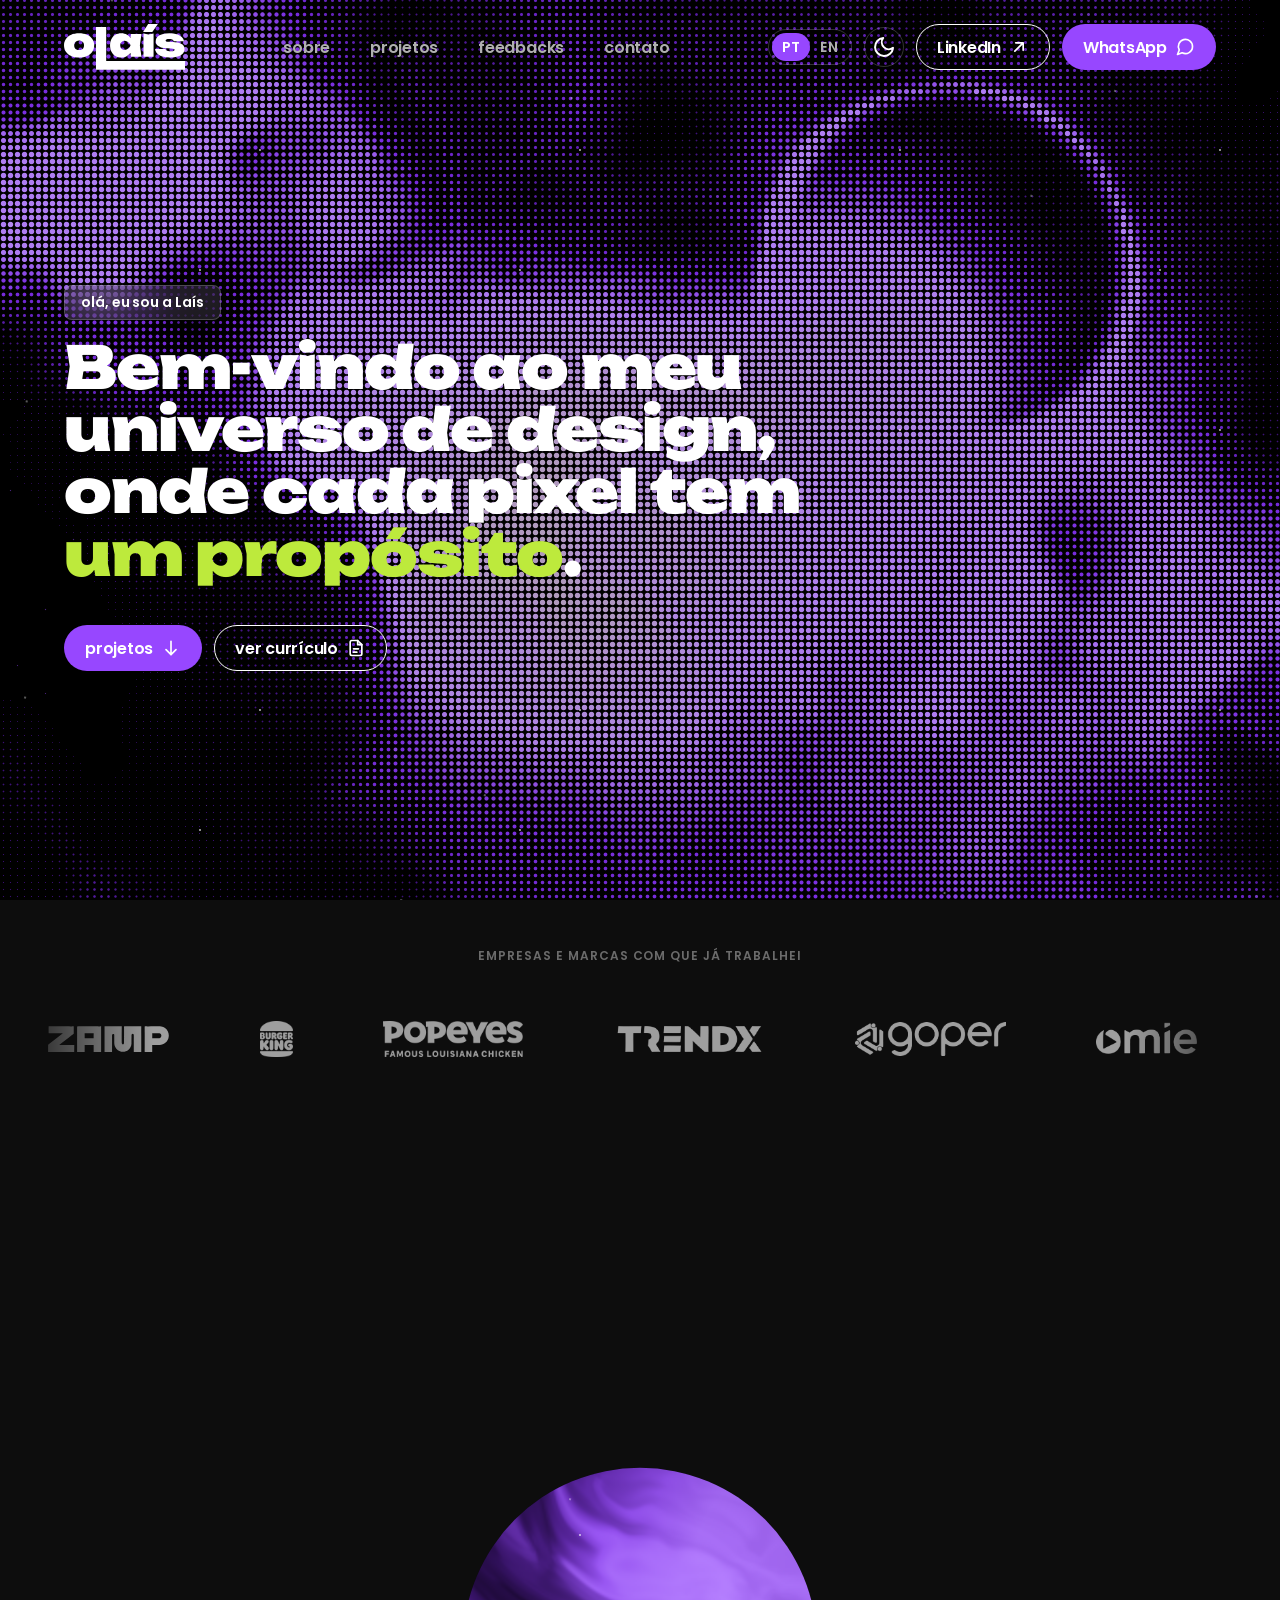
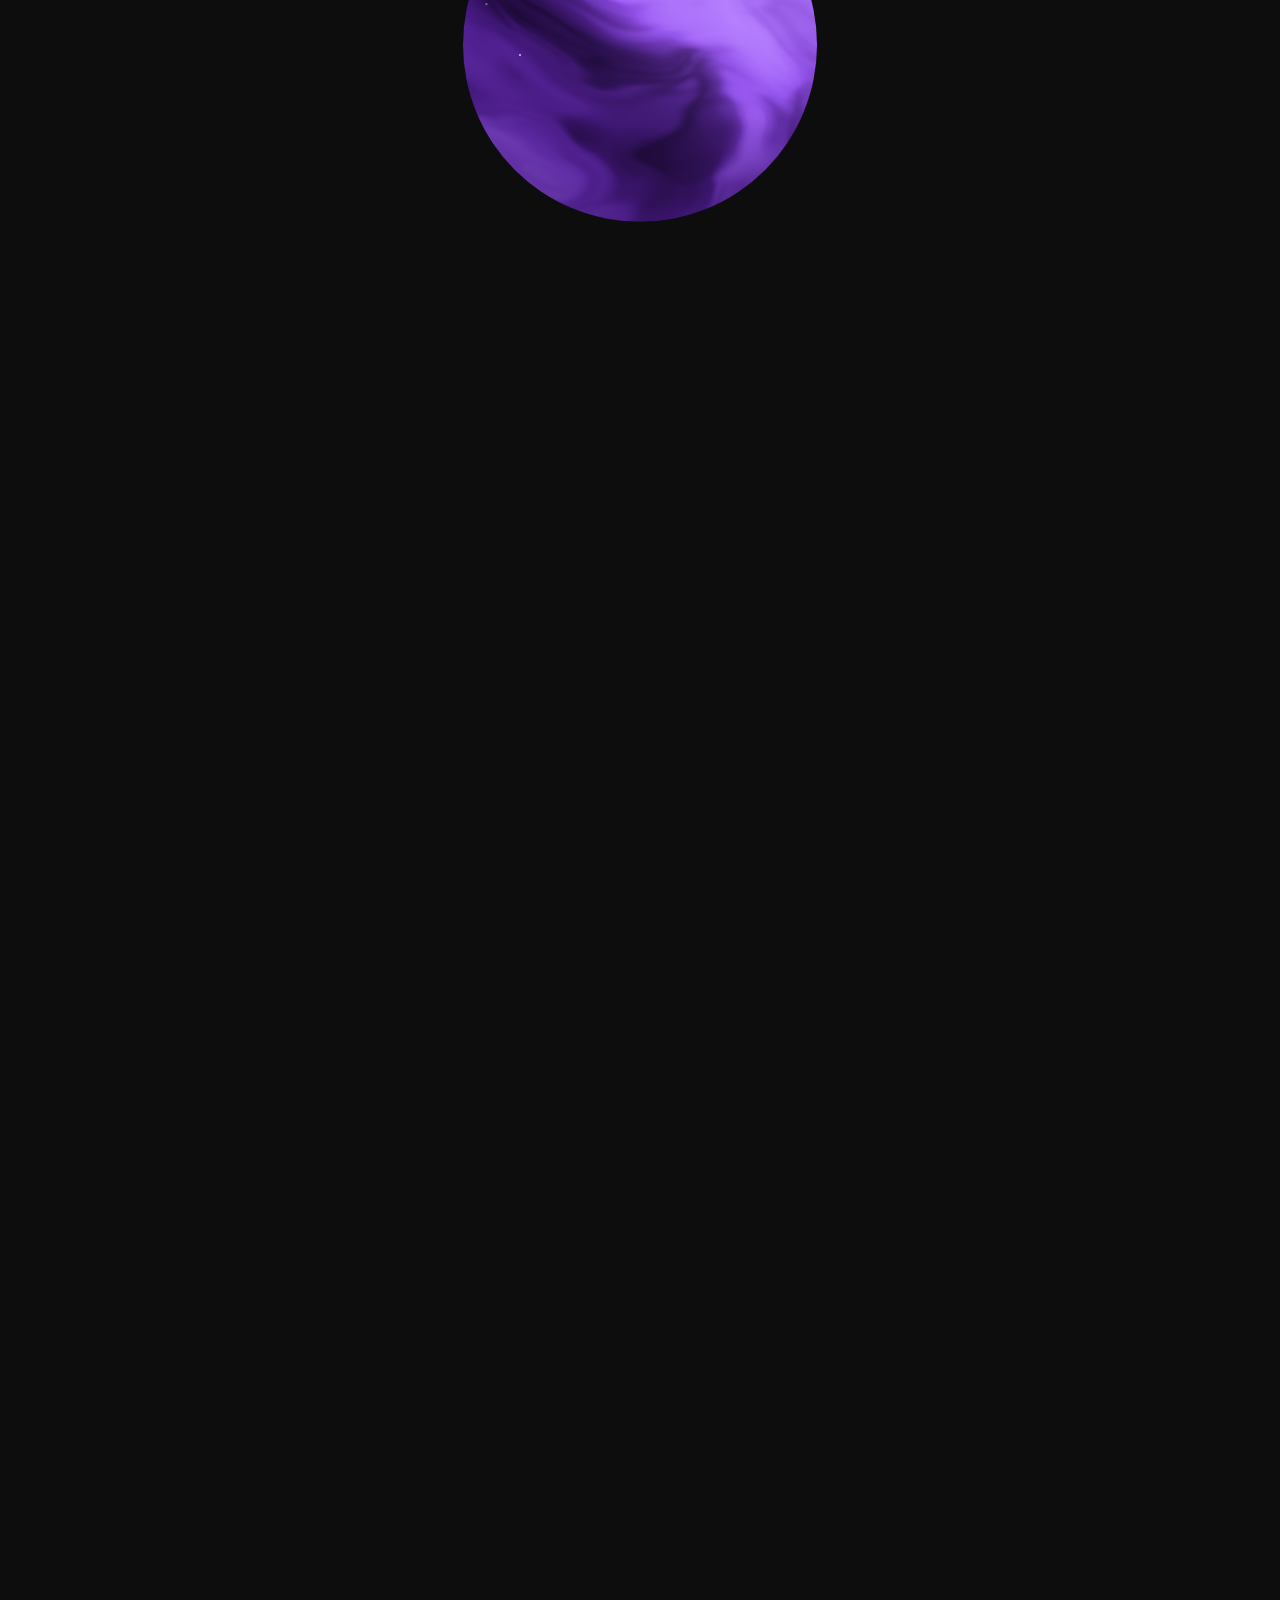
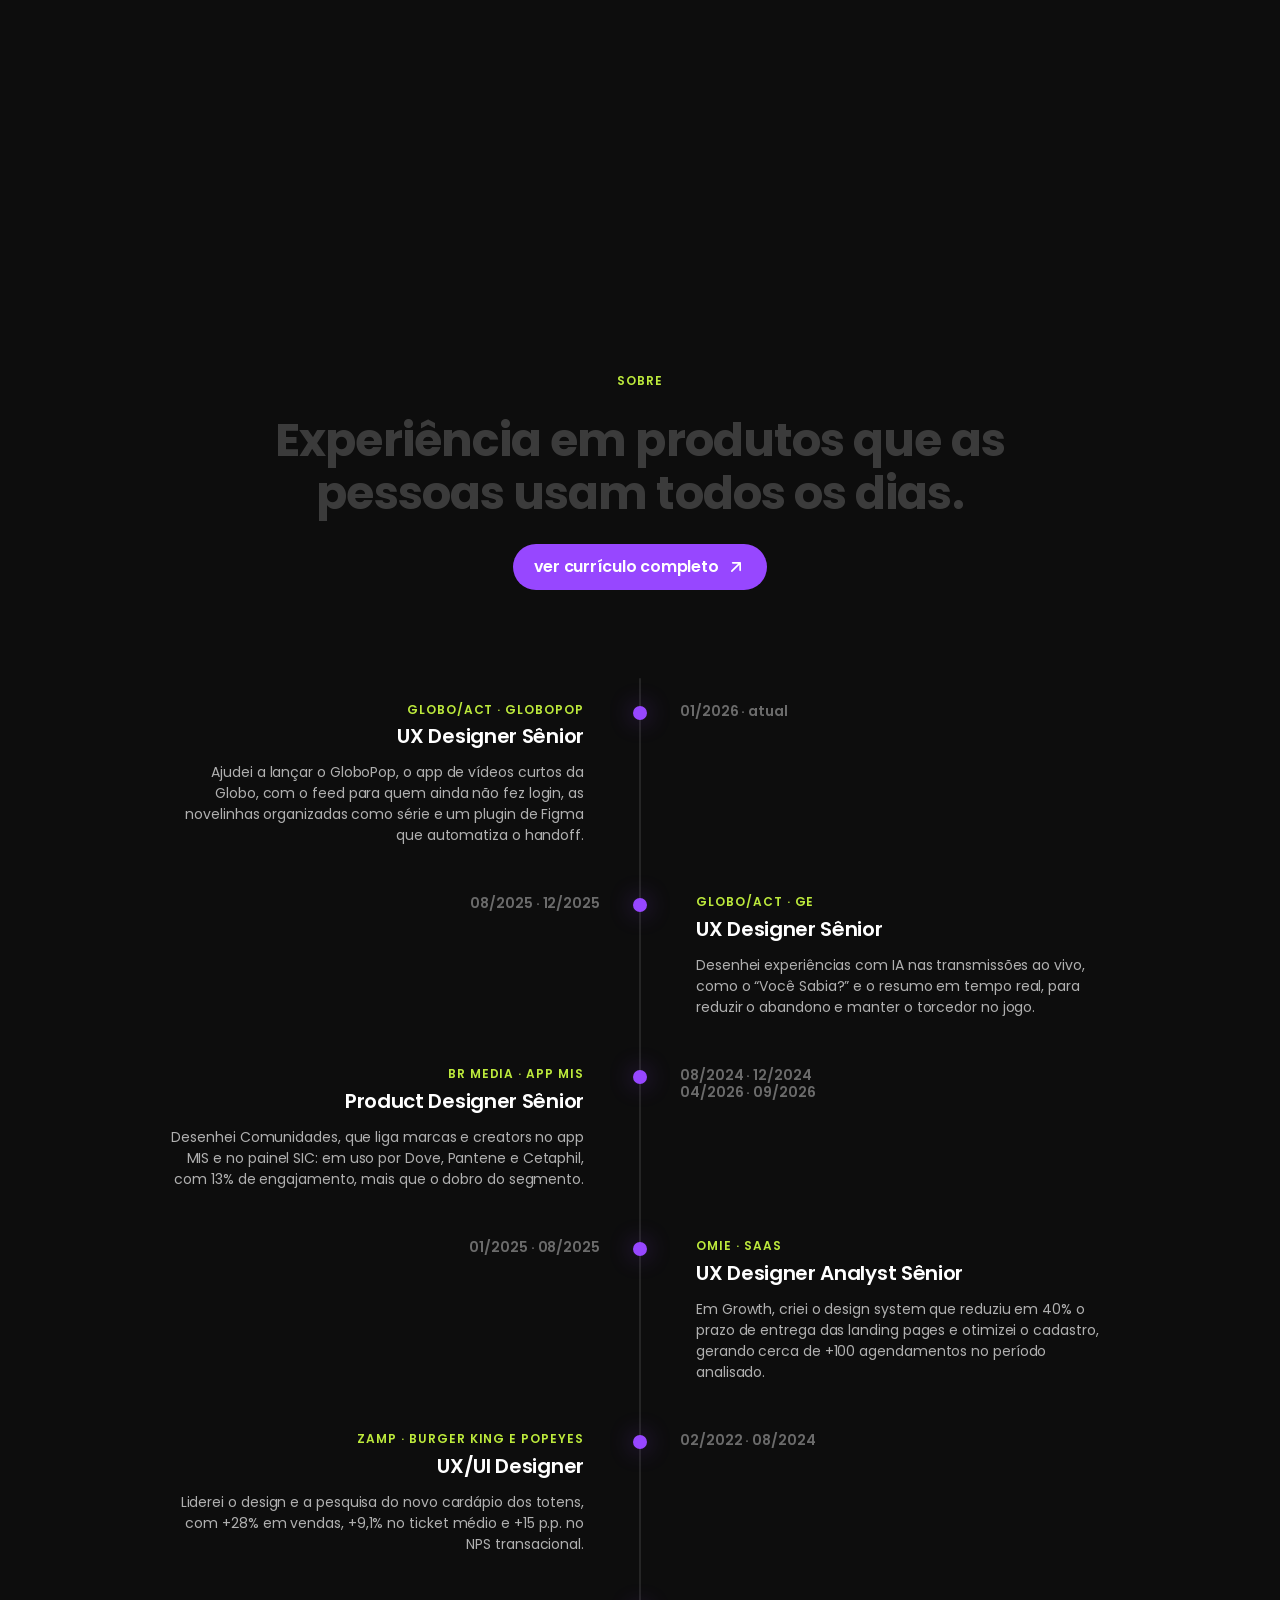
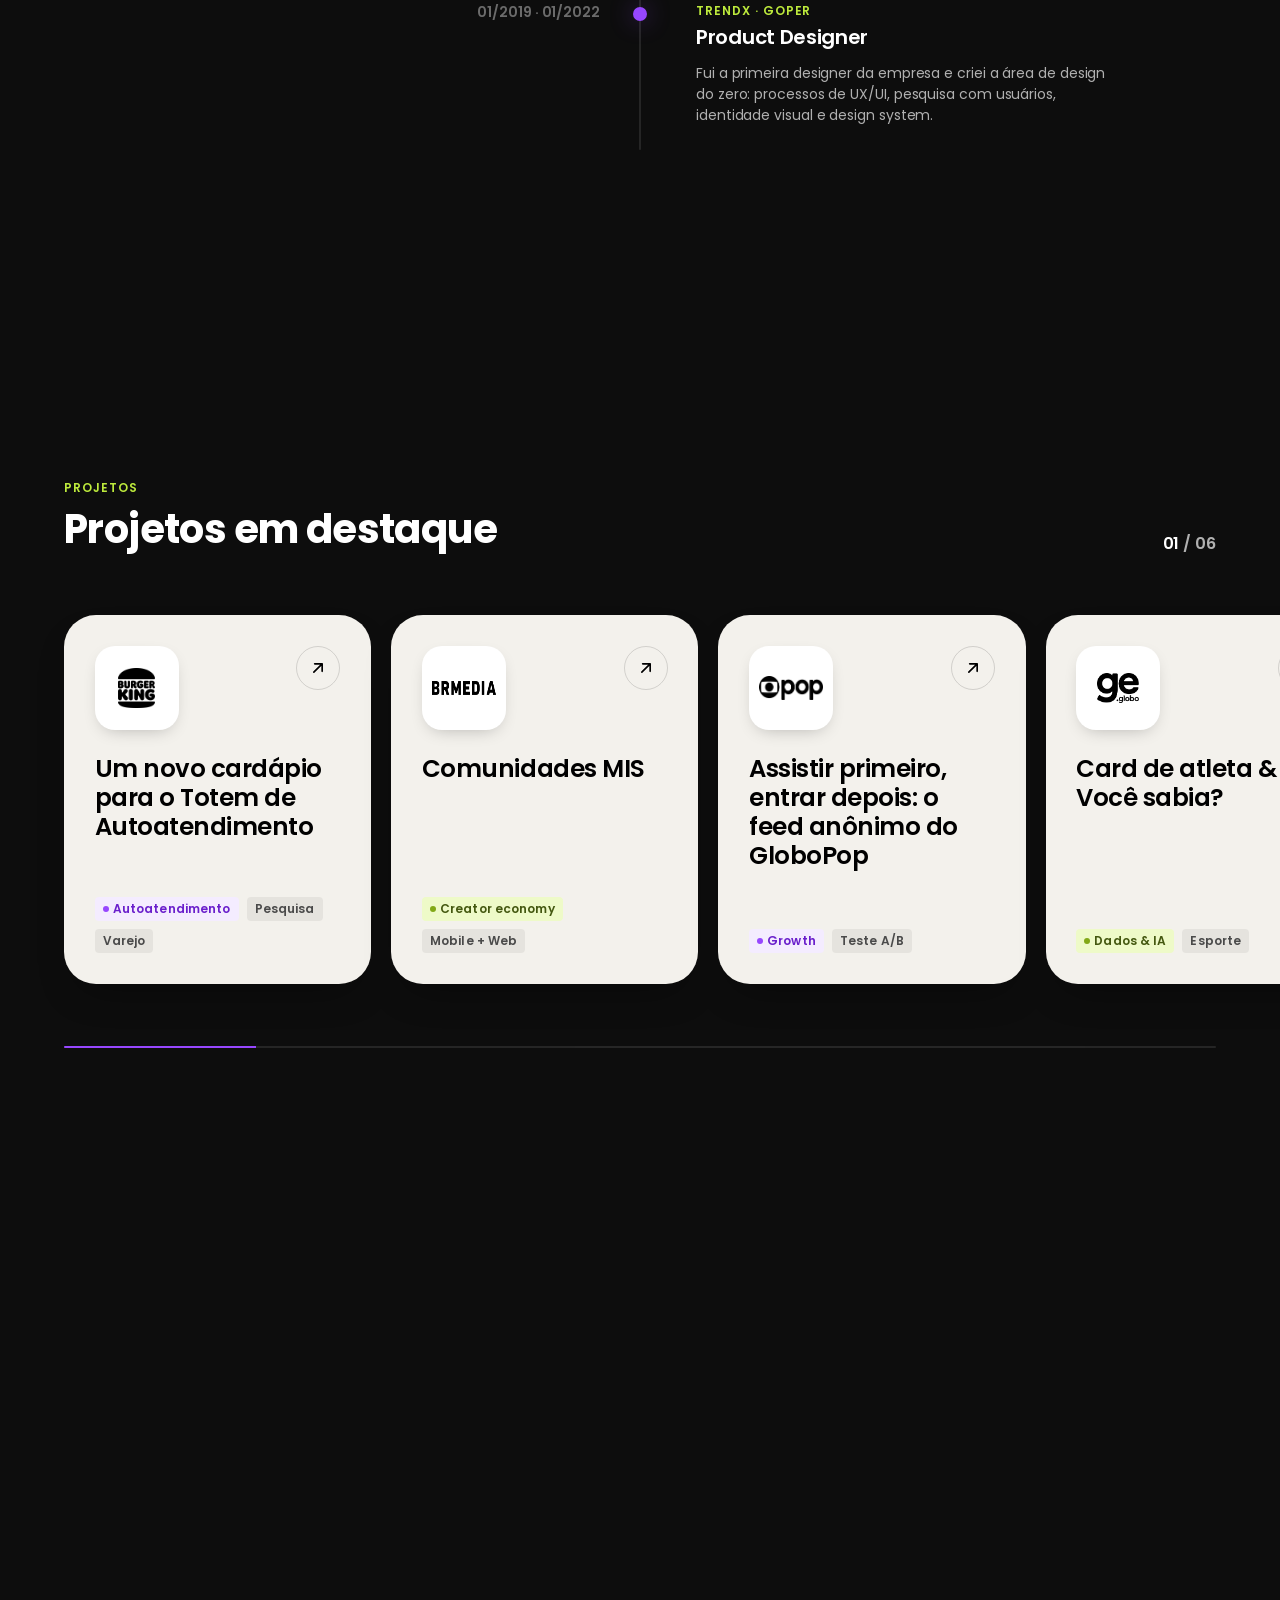
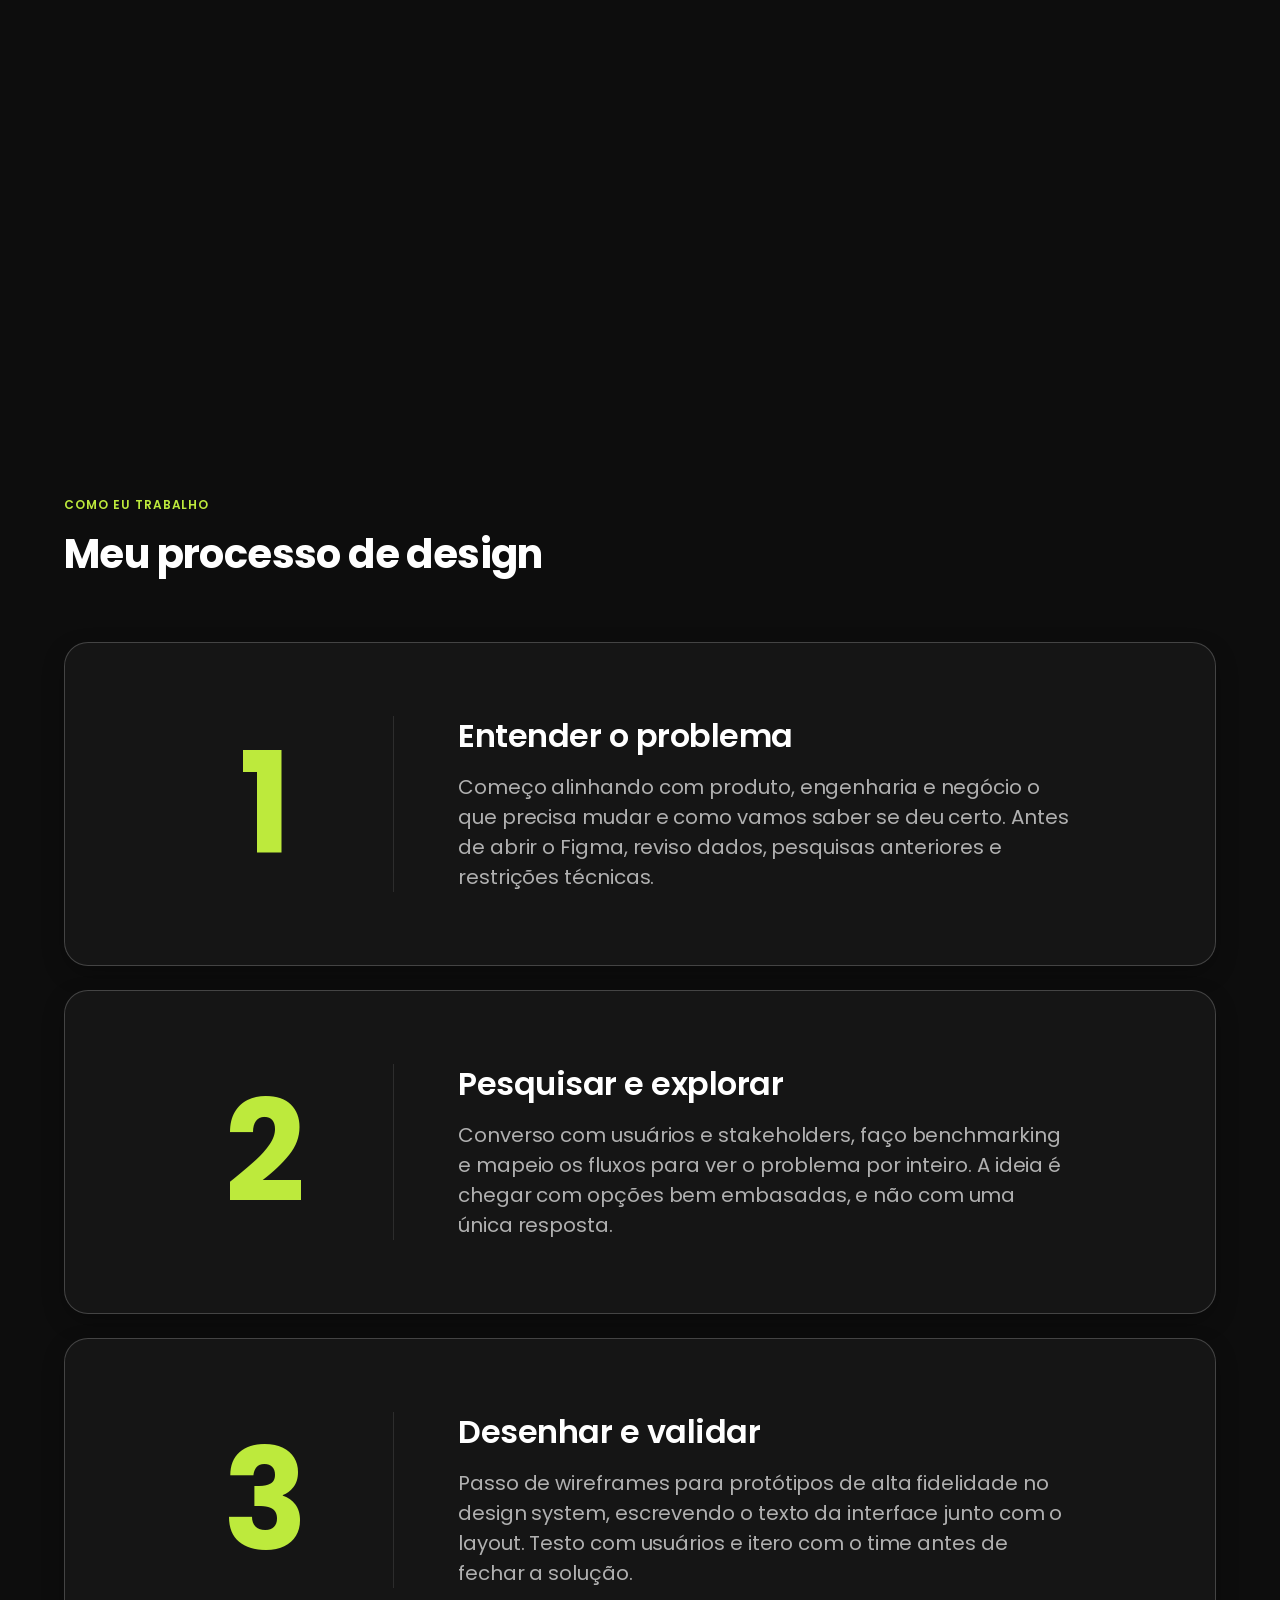
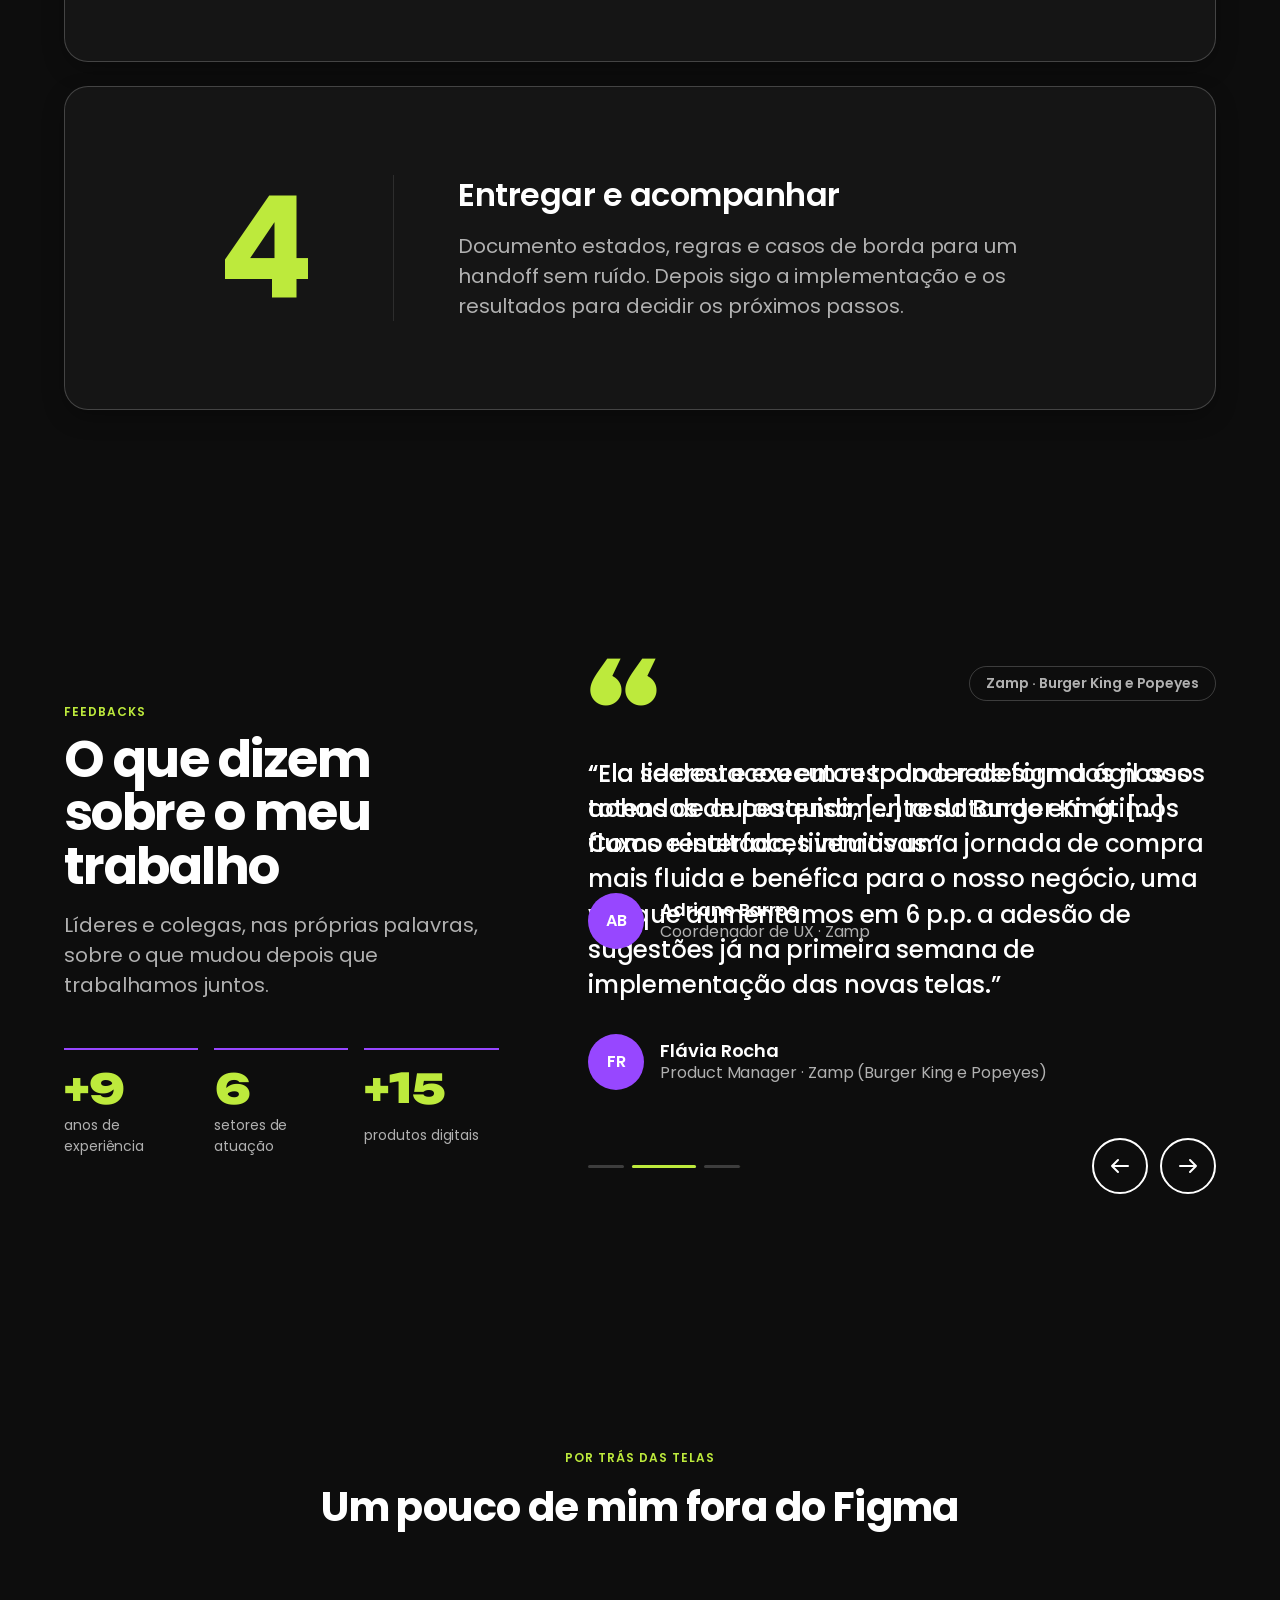
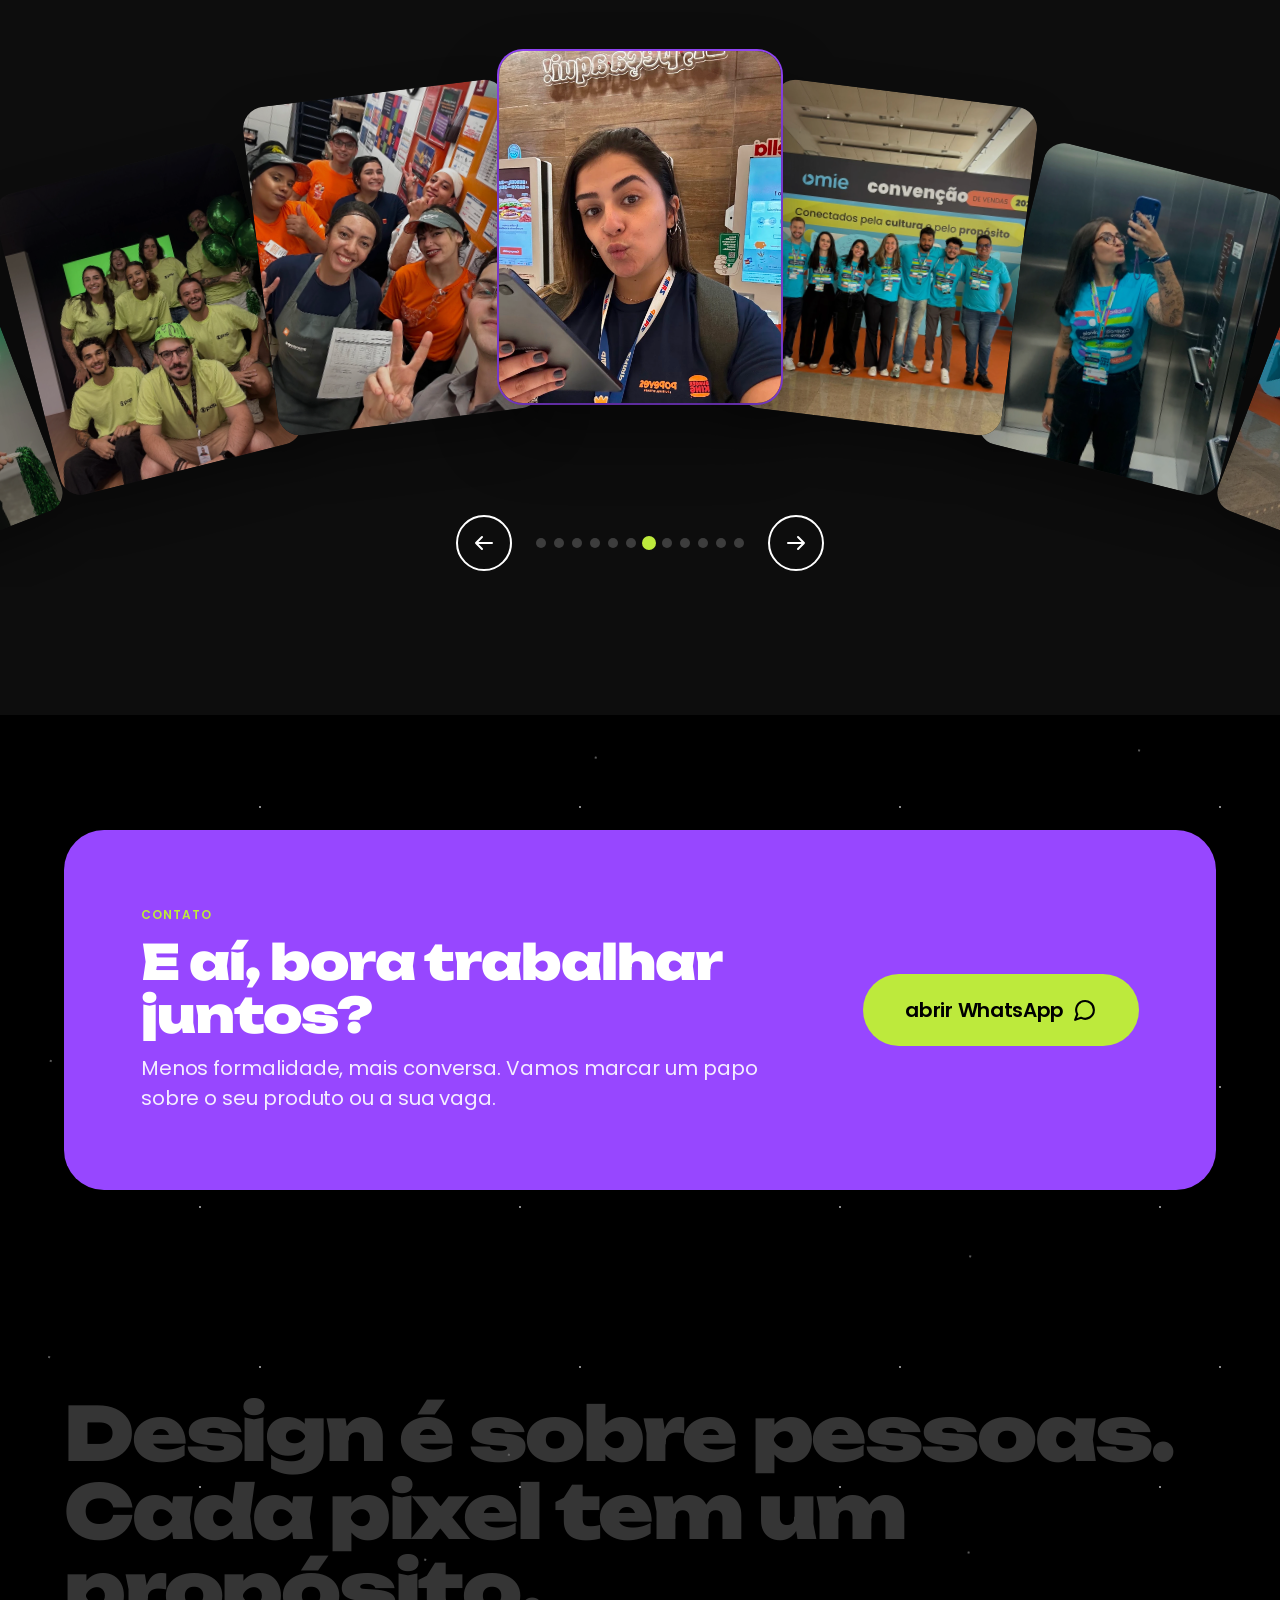
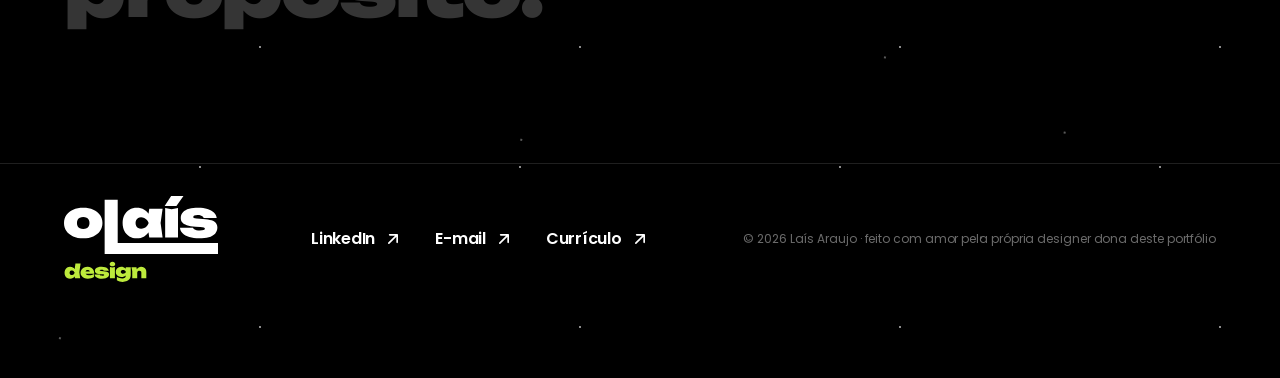
==== index.html @ 25b0c425 "Tags usam os tokens novos do Figma (color/tag/*, radius-xs, spacing) Co-Authored-By: Claude Opus 5.5" ====
<!doctype html>
<html lang="pt-BR">
<head>
  <meta charset="utf-8">
  <meta name="viewport" content="width=device-width, initial-scale=1">
  <title>Laís Araujo — Product Designer | UX/UI</title>
  <meta name="description" content="Portfólio de Laís Araujo, Product Designer e UX/UI Designer em São Paulo. Pesquisa, prototipação e Design System para produtos digitais.">
  <meta property="og:title" content="Laís Araujo — Product Designer">
  <meta property="og:description" content="Bem-vindo ao meu universo de design, onde cada pixel tem um propósito.">
  <meta name="theme-color" content="#000000">
  <link rel="icon" href="assets/favicon.svg?v=2" type="image/svg+xml">
  <link rel="icon" href="assets/favicon-32.png?v=2" sizes="32x32" type="image/png">
  <link rel="apple-touch-icon" href="assets/apple-touch-icon.png?v=2">
  <link rel="preconnect" href="https://fonts.googleapis.com">
  <link rel="preconnect" href="https://fonts.gstatic.com" crossorigin>
  <link href="https://fonts.googleapis.com/css2?family=Poppins:wght@400;600;700&family=Unbounded:wght@900&display=swap" rel="stylesheet">
  <link rel="stylesheet" href="styles/tokens.css?v=64">
  <link rel="stylesheet" href="styles/main.css?v=64">
  <link rel="stylesheet" href="styles/home.css?v=64">
  <link rel="stylesheet" href="styles/motion.css?v=64">
  <script>try{var t=localStorage.getItem('theme');if(t)document.documentElement.dataset.theme=t}catch(e){}document.documentElement.classList.add('js');/* captura da miniatura (navegador automatizado ou sem armazenamento): pula a abertura e mostra a home pronta */(function(){var c=navigator.webdriver===true||/[?&]thumb/.test(location.search);try{sessionStorage.setItem('_t','1');sessionStorage.removeItem('_t')}catch(e){c=true}if(c)document.documentElement.classList.add('is-capture')})()</script>
</head>
<body>
  <!-- Ícones (antes em assets/icons.svg): ficam dentro da página para aparecerem também abrindo o arquivo direto -->
  <svg aria-hidden="true" style="position:absolute;width:0;height:0;overflow:hidden" xmlns="http://www.w3.org/2000/svg">
  <symbol id="arrow-up-right" viewBox="0 0 24 24"><path d="M7 17 17 7M8 7h9v9"/></symbol>
  <symbol id="arrow-right" viewBox="0 0 24 24"><path d="M4 12h16M14 6l6 6-6 6"/></symbol>
  <symbol id="arrow-down" viewBox="0 0 24 24"><path d="M12 4v16M6 14l6 6 6-6"/></symbol>
  <symbol id="mail" viewBox="0 0 24 24"><path d="M3 6h18v12H3zM3 6l9 7 9-7"/></symbol>
  <symbol id="sun" viewBox="0 0 24 24"><circle cx="12" cy="12" r="4"/><path d="M12 2v2M12 20v2M4.9 4.9l1.4 1.4M17.7 17.7l1.4 1.4M2 12h2M20 12h2M4.9 19.1l1.4-1.4M17.7 6.3l1.4-1.4"/></symbol>
  <symbol id="moon" viewBox="0 0 24 24"><path d="M21 12.8A9 9 0 1 1 11.2 3a7 7 0 0 0 9.8 9.8z"/></symbol>
  <symbol id="star" viewBox="0 0 34 34"><path d="M17 0c1.2 9.6 7.4 15.8 17 17-9.6 1.2-15.8 7.4-17 17-1.2-9.6-7.4-15.8-17-17C9.6 15.8 15.8 9.6 17 0z" stroke="none"/></symbol>
  <symbol id="chat" viewBox="0 0 24 24"><path d="M21 11.5a8.4 8.4 0 0 1-12.4 7.4L3 21l2.1-5.4A8.5 8.5 0 1 1 21 11.5z"/></symbol>
  <symbol id="file" viewBox="0 0 24 24"><path d="M14 3H7a2 2 0 0 0-2 2v14a2 2 0 0 0 2 2h10a2 2 0 0 0 2-2V8z"/><path d="M14 3v5h5M9 13h6M9 17h4"/></symbol>
  <symbol id="quote" viewBox="0 0 24 24"><path d="M10 7H6a2 2 0 0 0-2 2v3a2 2 0 0 0 2 2h3v1a3 3 0 0 1-3 3M20 7h-4a2 2 0 0 0-2 2v3a2 2 0 0 0 2 2h3v1a3 3 0 0 1-3 3"/></symbol>
  <symbol id="plus" viewBox="0 0 24 24"><path d="M12 5v14M5 12h14"/></symbol>
</svg>
  <!-- Tela de abertura (animação do logo, 1x por visita; dá para pular) -->
  <div class="preloader" data-preloader>
    <svg viewBox="0 0 800 500" class="logo-intro__svg" aria-hidden="true">
      <g id="li-cam">
        <g id="li-logo" transform="scale(2.136) translate(0 -59.74)">
          <defs><clipPath id="li-lClip"><rect id="li-lRect" x="57" y="0" width="20.7" height="59.74"/></clipPath></defs>
          <g id="li-gO"><path d="M27.4507 61.0418C21.9606 61.0418 17.1447 60.1268 13.003 58.2968C8.90945 56.4667 5.70687 53.8902 3.39522 50.5672C1.13174 47.2442 0 43.3915 0 39.009C0 34.5784 1.13174 30.7015 3.39522 27.3786C5.70687 24.0556 8.90945 21.4791 13.003 19.649C17.1447 17.819 21.9606 16.9039 27.4507 16.9039C32.9409 16.9039 37.7327 17.819 41.8263 19.649C45.968 21.4791 49.1706 24.0556 51.434 27.3786C53.7457 30.7015 54.9015 34.5784 54.9015 39.009C54.9015 43.3915 53.7457 47.2442 51.434 50.5672C49.1706 53.8902 45.968 56.4667 41.8263 58.2968C37.7327 60.1268 32.9409 61.0418 27.4507 61.0418ZM27.4507 47.6777C29.3771 47.6777 30.9904 47.3406 32.2907 46.6663C33.6392 45.9921 34.6505 45.0048 35.3248 43.7045C36.0472 42.4042 36.4084 40.8391 36.4084 39.009C36.4084 37.1308 36.0472 35.5415 35.3248 34.2412C34.6505 32.9409 33.6392 31.9537 32.2907 31.2795C30.9904 30.6052 29.3771 30.2681 27.4507 30.2681C25.5725 30.2681 23.9592 30.6052 22.6107 31.2795C21.2623 31.9537 20.2269 32.9409 19.5045 34.2412C18.8302 35.5415 18.4931 37.1308 18.4931 39.009C18.4931 40.8391 18.8302 42.4042 19.5045 43.7045C20.2269 45.0048 21.2623 45.9921 22.6107 46.6663C23.9592 47.3406 25.5725 47.6777 27.4507 47.6777Z"/></g>
          <g id="li-gL"><path clip-path="url(#li-lClip)" d="M76.7052 5.5625V78.806L68.3255 67.7239H220V83.7314H58.0676V5.5625H76.7052Z"/></g>
          <g id="li-gA"><path d="M121.801 59.7416L119.706 45.0771L121.801 39.009L119.706 33.0132L121.801 18.2042H140.872L137.983 38.9368L140.872 59.7416H121.801ZM125.63 39.009C125.148 43.4397 123.944 47.3165 122.018 50.6395C120.14 53.9143 117.66 56.4667 114.577 58.2968C111.543 60.1268 108.052 61.0418 104.103 61.0418C100.057 61.0418 96.4936 60.1268 93.4114 58.2968C90.3774 56.4667 87.9935 53.8902 86.2598 50.5672C84.5742 47.2442 83.7314 43.3915 83.7314 39.009C83.7314 34.5784 84.5742 30.7015 86.2598 27.3786C87.9935 24.0556 90.3774 21.4791 93.4114 19.649C96.4936 17.819 100.057 16.9039 104.103 16.9039C108.052 16.9039 111.543 17.819 114.577 19.649C117.66 21.4309 120.164 23.9833 122.09 27.3063C124.017 30.5812 125.197 34.482 125.63 39.009ZM102.225 39.009C102.225 40.5983 102.538 42.019 103.164 43.2711C103.838 44.4751 104.753 45.4383 105.909 46.1607C107.113 46.883 108.485 47.2442 110.026 47.2442C111.616 47.2442 113.157 46.883 114.65 46.1607C116.143 45.4383 117.443 44.4751 118.551 43.2711C119.706 42.019 120.501 40.5983 120.934 39.009C120.501 37.4198 119.706 35.9991 118.551 34.7469C117.443 33.4948 116.143 32.5075 114.65 31.7851C113.157 31.0627 111.616 30.7015 110.026 30.7015C108.485 30.7015 107.113 31.0627 105.909 31.7851C104.753 32.5075 103.838 33.4948 103.164 34.7469C102.538 35.9991 102.225 37.4198 102.225 39.009Z"/></g>
          <g id="li-gI"><path d="M144.525 17.3373L153.699 19.2155L162.874 17.3373V59.7415H144.525V17.3373Z"/></g>
          <g id="li-gS"><path d="M219.119 45.5827C219.119 49.0502 218.036 51.9398 215.868 54.2514C213.701 56.5149 210.667 58.2245 206.766 59.3804C202.914 60.488 198.387 61.0418 193.185 61.0418C187.84 61.0418 183.12 60.4158 179.027 59.1636C174.981 57.8633 171.779 56.0574 169.419 53.7457C167.107 51.4341 165.879 48.7372 165.735 45.655H184.372C184.709 46.57 185.287 47.3406 186.106 47.9666C186.925 48.5445 187.984 49.002 189.284 49.3392C190.633 49.6281 192.27 49.7726 194.197 49.7726C196.508 49.7726 198.266 49.5559 199.47 49.1224C200.674 48.6409 201.276 47.9907 201.276 47.172C201.276 46.3533 200.77 45.7754 199.759 45.4383C198.748 45.1012 197.11 44.8604 194.847 44.7159L188.056 44.2824C182.807 43.9453 178.617 43.2711 175.487 42.2598C172.405 41.2003 170.189 39.7796 168.841 37.9977C167.492 36.2158 166.818 34.0727 166.818 31.5684C166.818 28.2454 167.854 25.5004 169.924 23.3332C172.043 21.166 174.981 19.5527 178.738 18.4932C182.494 17.4337 186.876 16.9039 191.885 16.9039C196.797 16.9039 201.156 17.53 204.96 18.7821C208.765 19.9861 211.823 21.6958 214.135 23.9111C216.446 26.1264 217.795 28.7029 218.18 31.6407H199.542C199.302 30.7738 198.82 30.0273 198.098 29.4012C197.375 28.7752 196.436 28.2936 195.28 27.9565C194.124 27.6194 192.728 27.4508 191.09 27.4508C188.875 27.4508 187.262 27.7157 186.25 28.2454C185.239 28.727 184.733 29.3772 184.733 30.1959C184.733 30.9664 185.046 31.5203 185.673 31.8574C186.299 32.1463 187.527 32.339 189.357 32.4353L198.459 33.0132C203.66 33.3021 207.754 33.9764 210.739 35.0359C213.773 36.0472 215.917 37.4198 217.169 39.1535C218.469 40.8872 219.119 43.0303 219.119 45.5827Z"/></g>
          <g id="li-gAc"><path d="M129.873 0H112.247L103 14.4478H119.759L129.873 0Z"/></g>
        </g>
        <text id="li-design" class="design" x="124" y="96" textLength="346" lengthAdjust="spacing">design</text>
        <g id="li-caps" class="cap" display="none">
          <text id="li-cO" text-anchor="end">o</text>
          <text id="li-cLa">lá</text>
          <text id="li-cComma">,</text>
          <text id="li-cLais"><tspan id="li-cLaisLa">la</tspan><tspan id="li-cLaisIs">ís</tspan></text>
        </g>
      </g>
    </svg>
    <button class="logo-intro__skip" type="button" data-intro-skip data-i18n="intro.skip">pular intro</button>
  </div>
  <a class="skip-link btn btn--primary" href="#conteudo">Pular para o conteúdo</a>

  <!-- ============ Header ============ -->
  <!-- Sem fundo, fixo no topo: some ao descer e volta ao subir -->
  <header class="site-header site-header--overlay">
    <div class="container site-header__inner">
      <a href="#inicio" aria-label="olaís — início"><img class="logo" src="assets/logo.svg" alt="" width="121" height="46"></a>
      <nav class="site-nav" aria-label="Principal">
        <a href="#sobre" data-i18n="nav.about">sobre</a>
        <a href="#projetos" data-i18n="nav.projects">projetos</a>
        <a href="#feedbacks" data-i18n="nav.feedbacks">feedbacks</a>
        <a href="#contato" data-i18n="nav.contact">contato</a>
      </nav>
      <div class="site-header__actions">
        <div class="lang-switch" role="group" aria-label="Idioma / Language">
          <button type="button" data-lang="pt" aria-pressed="true" lang="pt-BR" aria-label="Português">PT</button>
          <button type="button" data-lang="en" aria-pressed="false" lang="en" aria-label="English">EN</button>
        </div>
        <button class="icon-btn theme-toggle" type="button" data-theme-toggle aria-label="Alternar tema">
          <svg class="icon icon-moon" aria-hidden="true"><use href="#moon"/></svg>
          <svg class="icon icon-sun" aria-hidden="true"><use href="#sun"/></svg>
        </button>
        <a class="btn btn--outline" href="https://www.linkedin.com/in/laisaaraujo/" target="_blank" rel="noopener">LinkedIn
          <svg class="icon" aria-hidden="true"><use href="#arrow-up-right"/></svg></a>
        <!-- WhatsApp (55 + DDD + número, só dígitos) -->
        <a class="btn btn--primary" href="https://wa.me/5511966239797" target="_blank" rel="noopener">WhatsApp
          <svg class="icon" aria-hidden="true"><use href="#chat"/></svg></a>
      </div>
    </div>
  </header>

  <nav class="menu-toggle" aria-label="Atalhos">
    <a href="#projetos" class="is-active"><span data-i18n="nav.projects">projetos</span> <svg class="icon" aria-hidden="true"><use href="#arrow-up-right"/></svg></a>
    <a href="#contato" data-i18n="nav.talk">fale comigo</a>
  </nav>

  <main id="conteudo">
    <!-- ============ 1. Hero ============ -->
    <section class="intro" id="inicio" data-nebula>
      <div class="starfield" aria-hidden="true"></div>
      <!-- Foto em silhueta (PNG com fundo transparente), à direita como no exemplo:
           <img class="intro__portrait" src="images/lais-silhueta.png" alt=""> -->
      <div class="container intro__inner">
        <p class="hello hero-in" style="--i:0" data-i18n="hero.hello">olá, eu sou a Laís</p>
        <h1 class="intro__title" data-split data-i18n="hero.title">Bem-vindo ao meu universo de design, onde cada pixel tem <span class="highlight">um propósito</span>.</h1>
        <div class="intro__actions hero-in" style="--i:2">
          <a class="btn btn--primary" href="#projetos"><span data-i18n="hero.projects">projetos</span> <svg class="icon" aria-hidden="true"><use href="#arrow-down"/></svg></a>
          <a class="btn btn--outline" href="assets/curriculo-lais-araujo.pdf" target="_blank" rel="noopener"><span data-i18n="hero.cv">ver currículo</span> <svg class="icon" aria-hidden="true"><use href="#file"/></svg></a>
        </div>
      </div>
    </section>

    <!-- ============ 2. Empresas que trabalhei ============ -->
    <section class="logos" aria-label="Empresas onde trabalhei" data-logos>
      <p class="overline logos__label" data-i18n="logos.label">empresas e marcas com que já trabalhei</p>
      <!-- Logos monocromáticos (assets/logos/): a cor vem do token --color-icon-secondary, então ficam claros no tema escuro e escuros no tema claro -->
      <!-- Uma faixa só, com todas as empresas, passando para a esquerda.
           Para mudar a velocidade, ajuste --logos-duration em styles/home.css (maior = mais lento). -->
      <div class="logos__viewport">
      <div class="logos__track logos__track--left">
        <div class="logos__group">
          <span class="logos__item"><img class="company-logo" src="assets/logos/zamp.svg" alt="Zamp" style="--ratio: 234/67; --h: 36px" loading="lazy"></span>
          <span class="logos__item"><img class="company-logo" src="assets/logos/burger-king.png" alt="Burger King" style="--ratio: 184/200; --h: 36px" loading="lazy"></span>
          <span class="logos__item"><img class="company-logo" src="assets/logos/popeyes.png" alt="Popeyes" style="--ratio: 780/200; --h: 36px" loading="lazy"></span>
          <span class="logos__item"><img class="company-logo" src="assets/logos/trendx.png" alt="Trendx" style="--ratio: 900/200; --h: 34px" loading="lazy"></span>
          <span class="logos__item"><img class="company-logo" src="assets/logos/goper.png" alt="Goper" style="--ratio: 887/200; --h: 34px" loading="lazy"></span>
          <span class="logos__item"><img class="company-logo" src="assets/logos/omie.png" alt="Omie" style="--ratio: 594/200; --h: 34px" loading="lazy"></span>
          <span class="logos__item"><img class="company-logo" src="assets/logos/tv-globo.svg" alt="TV Globo" style="--ratio: 96/71; --h: 36px" loading="lazy"></span>
          <span class="logos__item"><img class="company-logo" src="assets/logos/ge.png" alt="ge" style="--ratio: 282/200; --h: 36px" loading="lazy"></span>
          <span class="logos__item"><img class="company-logo" src="assets/logos/opop.png" alt="O POP" style="--ratio: 556/200; --h: 34px" loading="lazy"></span>
          <span class="logos__item"><img class="company-logo" src="assets/logos/mis.png" alt="MIS" style="--ratio: 564/200; --h: 32px" loading="lazy"></span>
          <span class="logos__item"><img class="company-logo" src="assets/logos/br-media.png" alt="BR Media Group" style="--ratio: 1312/200; --h: 26px" loading="lazy"></span>
        </div>
        <div class="logos__group" aria-hidden="true">
          <span class="logos__item"><img class="company-logo" src="assets/logos/zamp.svg" alt="" style="--ratio: 234/67; --h: 36px" loading="lazy"></span>
          <span class="logos__item"><img class="company-logo" src="assets/logos/burger-king.png" alt="" style="--ratio: 184/200; --h: 36px" loading="lazy"></span>
          <span class="logos__item"><img class="company-logo" src="assets/logos/popeyes.png" alt="" style="--ratio: 780/200; --h: 36px" loading="lazy"></span>
          <span class="logos__item"><img class="company-logo" src="assets/logos/trendx.png" alt="" style="--ratio: 900/200; --h: 34px" loading="lazy"></span>
          <span class="logos__item"><img class="company-logo" src="assets/logos/goper.png" alt="" style="--ratio: 887/200; --h: 34px" loading="lazy"></span>
          <span class="logos__item"><img class="company-logo" src="assets/logos/omie.png" alt="" style="--ratio: 594/200; --h: 34px" loading="lazy"></span>
          <span class="logos__item"><img class="company-logo" src="assets/logos/tv-globo.svg" alt="" style="--ratio: 96/71; --h: 36px" loading="lazy"></span>
          <span class="logos__item"><img class="company-logo" src="assets/logos/ge.png" alt="" style="--ratio: 282/200; --h: 36px" loading="lazy"></span>
          <span class="logos__item"><img class="company-logo" src="assets/logos/opop.png" alt="" style="--ratio: 556/200; --h: 34px" loading="lazy"></span>
          <span class="logos__item"><img class="company-logo" src="assets/logos/mis.png" alt="" style="--ratio: 564/200; --h: 32px" loading="lazy"></span>
          <span class="logos__item"><img class="company-logo" src="assets/logos/br-media.png" alt="" style="--ratio: 1312/200; --h: 26px" loading="lazy"></span>
        </div>
      </div>
      </div>
    </section>

    <!-- ============ 3. Dobra de descanso: círculo que cresce até ocupar a tela ============ -->
    <section class="reel" aria-label="Respira" data-reel>
      <div class="reel__sticky">
        <div class="reel__media" data-fluid="dark">
          <!-- Fundo: fumaça roxa que segue o mouse (fluid.js) + estrelas -->
          <div class="starfield" aria-hidden="true"></div>
        </div>
        <div class="container reel__caption">
          <p class="reel__text" data-i18n="rest.phrase"><span class="highlight">Respira.</span> Bons produtos nascem de boas perguntas.</p>
          <a class="btn btn--outline reel__btn" href="#projetos"><span data-i18n="rest.cta">ver projetos</span> <svg class="icon" aria-hidden="true"><use href="#arrow-down"/></svg></a>
        </div>
      </div>
    </section>

    <!-- ============ 4. Sobre + mini currículo ============ -->
    <!-- Conteúdo resumido de assets/curriculo-lais-araujo.pdf -->
    <section class="section" id="sobre">
      <div class="container about-cv about-cv--center">
        <div class="about-cv__text reveal">
          <p class="overline" data-i18n="about.overline">Sobre</p>
          <h2 class="about-cv__title scrub-text" data-scrub data-i18n="about.title">Experiência em produtos que as pessoas usam todos os dias.</h2>
          <div class="about-cv__actions">
            <a class="btn btn--primary" href="assets/curriculo-lais-araujo.pdf" target="_blank" rel="noopener"><span data-i18n="about.cv">ver currículo completo</span> <svg class="icon" aria-hidden="true"><use href="#arrow-up-right"/></svg></a>
          </div>
        </div>

        <!-- Linha do tempo: a linha cresce com o scroll e cada experiência entra uma a uma -->
        <ol class="cv cv--timeline cv--center" aria-label="Experiência profissional" data-timeline>
          <li class="cv__item">
            <p class="cv__company">Globo/ACT · GloboPop</p>
            <h3 class="cv__role" data-i18n="cv.ux.role">UX Designer Sênior</h3>
            <p class="cv__period" data-i18n="cv.globopop.per">01/2026 · atual</p>
            <p class="cv__desc" data-i18n="cv.globopop.desc">Ajudei a lançar o GloboPop, o app de vídeos curtos da Globo, com o feed para quem ainda não fez login, as novelinhas organizadas como série e um plugin de Figma que automatiza o handoff.</p>
          </li>
          <li class="cv__item">
            <p class="cv__company">Globo/ACT · ge</p>
            <h3 class="cv__role" data-i18n="cv.ux.role">UX Designer Sênior</h3>
            <p class="cv__period">08/2025 · 12/2025</p>
            <p class="cv__desc" data-i18n="cv.ge.desc">Desenhei experiências com IA nas transmissões ao vivo, como o “Você Sabia?” e o resumo em tempo real, para reduzir o abandono e manter o torcedor no jogo.</p>
          </li>
          <li class="cv__item">
            <p class="cv__company">BR Media · App MIS</p>
            <h3 class="cv__role" data-i18n="cv.mis.role">Product Designer Sênior</h3>
            <p class="cv__period" data-i18n="cv.mis.per">08/2024 · 12/2024<br>04/2026 · 09/2026</p>
            <p class="cv__desc" data-i18n="cv.mis.desc">Desenhei Comunidades, que liga marcas e creators no app MIS e no painel SIC: em uso por Dove, Pantene e Cetaphil, com 13% de engajamento, mais que o dobro do segmento.</p>
          </li>
          <li class="cv__item">
            <p class="cv__company">Omie · SaaS</p>
            <h3 class="cv__role" data-i18n="cv.omie.role">UX Designer Analyst Sênior</h3>
            <p class="cv__period">01/2025 · 08/2025</p>
            <p class="cv__desc" data-i18n="cv.omie.desc">Em Growth, criei o design system que reduziu em 40% o prazo de entrega das landing pages e otimizei o cadastro, gerando cerca de +100 agendamentos no período analisado.</p>
          </li>
          <li class="cv__item">
            <p class="cv__company" data-i18n="cv.zamp.co">Zamp · Burger King e Popeyes</p>
            <h3 class="cv__role">UX/UI Designer</h3>
            <p class="cv__period">02/2022 · 08/2024</p>
            <p class="cv__desc" data-i18n="cv.zamp.desc">Liderei o design e a pesquisa do novo cardápio dos totens, com +28% em vendas, +9,1% no ticket médio e +15 p.p. no NPS transacional.</p>
          </li>
          <li class="cv__item">
            <p class="cv__company">Trendx · Goper</p>
            <h3 class="cv__role">Product Designer</h3>
            <p class="cv__period">01/2019 · 01/2022</p>
            <p class="cv__desc" data-i18n="cv.goper.desc">Fui a primeira designer da empresa e criei a área de design do zero: processos de UX/UI, pesquisa com usuários, identidade visual e design system.</p>
          </li>
        </ol>
      </div>
    </section>

    <!-- ============ 5. Projetos em destaque ============ -->
    <section class="section section--projects" id="projetos">
      <!-- No computador a seção fica parada e os projetos andam para o lado com o scroll; no celular, deslizam com o dedo -->
      <div class="hscroll" data-hscroll>
        <div class="hscroll__sticky">
        <div class="container hscroll__head">
          <header class="section-header reveal">
            <p class="overline" data-i18n="projects.overline">Projetos</p>
            <h2 class="h2" data-i18n="projects.title">Projetos em destaque</h2>
          </header>
          <div class="hscroll__meta" aria-hidden="true"><span data-hscroll-count>01</span> / <span data-hscroll-total>03</span></div>
        </div>
        <div class="projects hscroll__track" data-hscroll-track>
          <!-- Cards sem imagem: logo da empresa (assets/logos/), título e tags. --h ajusta o tamanho de cada logo -->
          <article class="project-card reveal" data-tilt>
            <div class="project-card__inner">
              <div class="project-card__top">
                <span class="project-card__logo" role="img" aria-label="Burger King"><img class="company-logo" src="assets/logos/burger-king.png" alt="" style="--ratio: 184/200; --h: 40px" loading="lazy"></span>
                <span class="project-card__arrow" aria-hidden="true"><svg class="icon"><use href="#arrow-up-right"/></svg></span>
              </div>
              <h3 class="project-card__title"><a class="project-card__link" href="projetos/burger-king-totem.html" data-i18n="card.bk.title">Um novo cardápio para o Totem de Autoatendimento</a></h3>
              <div class="project-card__foot">
                <ul class="tag-list"><li class="tag tag--brand" data-i18n="card.bk.tag0">Autoatendimento</li><li class="tag tag--outline" data-i18n="card.bk.tag1">Pesquisa</li><li class="tag tag--outline" data-i18n="card.bk.tag2">Varejo</li></ul>
              </div>
            </div>
          </article>
          <article class="project-card reveal" data-tilt>
            <div class="project-card__inner">
              <div class="project-card__top">
                <span class="project-card__logo" role="img" aria-label="BR Media"><img class="company-logo" src="assets/logos/br-media.png" alt="" style="--ratio: 1312/200; --h: 14px" loading="lazy"></span>
                <span class="project-card__arrow" aria-hidden="true"><svg class="icon"><use href="#arrow-up-right"/></svg></span>
              </div>
              <h3 class="project-card__title"><a class="project-card__link" href="projetos/mis-comunidades.html" data-i18n="card.mis.title">Comunidades MIS</a></h3>
              <div class="project-card__foot">
                <ul class="tag-list"><li class="tag tag--accent" data-i18n="card.mis.tag0">Creator economy</li><li class="tag tag--outline" data-i18n="card.mis.tag1">Mobile + Web</li></ul>
              </div>
            </div>
          </article>
          <article class="project-card reveal" data-tilt>
            <div class="project-card__inner">
              <div class="project-card__top">
                <span class="project-card__logo" role="img" aria-label="GloboPop"><img class="company-logo" src="assets/logos/opop.png" alt="" style="--ratio: 556/200; --h: 24px" loading="lazy"></span>
                <span class="project-card__arrow" aria-hidden="true"><svg class="icon"><use href="#arrow-up-right"/></svg></span>
              </div>
              <h3 class="project-card__title"><a class="project-card__link" href="projetos/globopop-feed-anonimo.html" data-i18n="card.feed.title">Assistir primeiro, entrar depois: o feed anônimo do GloboPop</a></h3>
              <div class="project-card__foot">
                <ul class="tag-list"><li class="tag tag--brand" data-i18n="card.feed.tag0">Growth</li><li class="tag tag--outline" data-i18n="card.feed.tag1">Teste A/B</li></ul>
              </div>
            </div>
          </article>
          <article class="project-card reveal" data-tilt>
            <div class="project-card__inner">
              <div class="project-card__top">
                <span class="project-card__logo" role="img" aria-label="ge"><img class="company-logo" src="assets/logos/ge.png" alt="" style="--ratio: 282/200; --h: 30px" loading="lazy"></span>
                <span class="project-card__arrow" aria-hidden="true"><svg class="icon"><use href="#arrow-up-right"/></svg></span>
              </div>
              <h3 class="project-card__title"><a class="project-card__link" href="projetos/ge-card-de-atleta.html" data-i18n="card.ge.title">Card de atleta & Você sabia?</a></h3>
              <div class="project-card__foot">
                <ul class="tag-list"><li class="tag tag--accent" data-i18n="card.ge.tag0">Dados & IA</li><li class="tag tag--outline" data-i18n="card.ge.tag1">Esporte</li></ul>
              </div>
            </div>
          </article>
          <article class="project-card reveal" data-tilt>
            <div class="project-card__inner">
              <div class="project-card__top">
                <span class="project-card__logo" role="img" aria-label="GloboPop"><img class="company-logo" src="assets/logos/opop.png" alt="" style="--ratio: 556/200; --h: 24px" loading="lazy"></span>
                <span class="project-card__arrow" aria-hidden="true"><svg class="icon"><use href="#arrow-up-right"/></svg></span>
              </div>
              <h3 class="project-card__title"><a class="project-card__link" href="projetos/globopop-novelinhas.html" data-i18n="card.novelinhas.title">Microdramas & Novelinhas</a></h3>
              <div class="project-card__foot">
                <ul class="tag-list"><li class="tag tag--brand" data-i18n="card.novelinhas.tag0">Retenção</li><li class="tag tag--outline" data-i18n="card.novelinhas.tag1">Vídeo vertical</li></ul>
              </div>
            </div>
          </article>
          <article class="project-card reveal" data-tilt>
            <div class="project-card__inner">
              <div class="project-card__top">
                <span class="project-card__logo" role="img" aria-label="Goper"><img class="company-logo" src="assets/logos/goper.png" alt="" style="--ratio: 887/200; --h: 18px" loading="lazy"></span>
                <span class="project-card__arrow" aria-hidden="true"><svg class="icon"><use href="#arrow-up-right"/></svg></span>
              </div>
              <h3 class="project-card__title"><a class="project-card__link" href="projetos/goper.html" data-i18n="card.goper.title">A academia que cabe na rotina</a></h3>
              <div class="project-card__foot">
                <ul class="tag-list"><li class="tag tag--accent" data-i18n="card.goper.tag0">Fitness</li><li class="tag tag--outline" data-i18n="card.goper.tag1">Produto 0→1</li><li class="tag tag--outline" data-i18n="card.goper.tag2">Branding</li></ul>
              </div>
            </div>
          </article>
        </div>
        <!-- linha que acompanha o scroll dos projetos -->
        <div class="container hscroll__progress" aria-hidden="true"><span class="hscroll__line"><span data-hscroll-bar></span></span></div>
        </div>
      </div>
    </section>

    <!-- ============ 6. Meu processo de design ============ -->
    <section class="section" id="processo">
      <div class="container">
        <header class="section-header reveal">
          <p class="overline" data-i18n="process.overline">Como eu trabalho</p>
          <h2 class="h2" data-i18n="process.heading">Meu processo de design</h2>
        </header>
        <ol class="process process--stack">
          <li class="process__step reveal">
            <div class="process__text">
              <h3 data-i18n="process.1.title">Entender o problema</h3>
              <p data-i18n="process.1.text">Começo alinhando com produto, engenharia e negócio o que precisa mudar e como vamos saber se deu certo. Antes de abrir o Figma, reviso dados, pesquisas anteriores e restrições técnicas.</p>
            </div>
          </li>
          <li class="process__step reveal">
            <div class="process__text">
              <h3 data-i18n="process.2.title">Pesquisar e explorar</h3>
              <p data-i18n="process.2.text">Converso com usuários e stakeholders, faço benchmarking e mapeio os fluxos para ver o problema por inteiro. A ideia é chegar com opções bem embasadas, e não com uma única resposta.</p>
            </div>
          </li>
          <li class="process__step reveal">
            <div class="process__text">
              <h3 data-i18n="process.3.title">Desenhar e validar</h3>
              <p data-i18n="process.3.text">Passo de wireframes para protótipos de alta fidelidade no design system, escrevendo o texto da interface junto com o layout. Testo com usuários e itero com o time antes de fechar a solução.</p>
            </div>
          </li>
          <li class="process__step reveal">
            <div class="process__text">
              <h3 data-i18n="process.4.title">Entregar e acompanhar</h3>
              <p data-i18n="process.4.text">Documento estados, regras e casos de borda para um handoff sem ruído. Depois sigo a implementação e os resultados para decidir os próximos passos.</p>
            </div>
          </li>
        </ol>
      </div>
    </section>

    <!-- ============ 7. Prova social + números ============ -->
    <section class="section testi" id="feedbacks">
      <div class="container testi__layout">
        <div class="testi__intro">
        <header class="testi__head reveal">
          <div>
            <p class="overline" data-i18n="testi.overline">Feedbacks</p>
            <h2 class="testi__title" data-i18n="testi.title">O que dizem sobre o meu trabalho</h2>
          </div>
          <p class="testi__sub" data-i18n="testi.sub">Líderes e colegas, nas próprias palavras, sobre o que mudou depois que trabalhamos juntos.</p>
        </header>

        <div class="numbers testi__numbers reveal">
          <div class="number"><span class="number__value" data-count>+9</span><span class="number__label" data-i18n="num.years">anos de experiência</span></div>
          <div class="number"><span class="number__value" data-count>6</span><span class="number__label" data-i18n="num.sectors">setores de atuação</span></div>
          <div class="number"><span class="number__value" data-count>+15</span><span class="number__label" data-i18n="num.products">produtos digitais</span></div>
        </div>
        </div>

        <!-- Carrossel de depoimentos: troca sozinho, pausa com o mouse em cima, setas e tracinhos para navegar.
             Para adicionar um depoimento: duplique um <figure class="testi__slide"> e um botão em .testi__dots -->
        <div class="testi__slider reveal" data-testimonials aria-roledescription="carrossel" aria-label="Depoimentos">
          <div class="testi__content">
            <div class="testi__top">
              <span class="testi__mark" aria-hidden="true">“</span>
              <span class="testi__badge" data-i18n="testi.badge">Zamp · Burger King e Popeyes</span>
            </div>
            <div class="testi__slides" aria-live="polite">
            <figure class="testi__slide is-active" id="depoimento-1" aria-roledescription="slide" aria-label="1 de 3">
              <blockquote class="testi__quote">“Ela liderou e executou todo o redesign dos nossos totens de autoatendimento do Burger King. […] Como resultado, tivemos uma jornada de compra mais fluida e benéfica para o nosso negócio, uma vez que aumentamos em 6 p.p. a adesão de sugestões já na primeira semana de implementação das novas telas.”</blockquote>
              <figcaption class="testi__author">
                <span class="testi__avatar testi__avatar--l" aria-hidden="true">FR</span>
                <span><span class="testi__name">Flávia Rocha</span><span class="testi__role" data-i18n="testi.role1">Product Manager · Zamp (Burger King e Popeyes)</span></span>
              </figcaption>
            </figure>
            <figure class="testi__slide" id="depoimento-2" aria-roledescription="slide" aria-label="2 de 3" aria-hidden="true">
              <blockquote class="testi__quote">“Ela se destacou em responder de forma ágil aos achados de pesquisa, […] resultando em ótimos fluxos e interfaces intuitivas.”</blockquote>
              <figcaption class="testi__author">
                <span class="testi__avatar testi__avatar--l" aria-hidden="true">AB</span>
                <span><span class="testi__name">Adriano Barros</span><span class="testi__role" data-i18n="testi.role2">Coordenador de UX · Zamp</span></span>
              </figcaption>
            </figure>
            <figure class="testi__slide" id="depoimento-3" aria-roledescription="slide" aria-label="3 de 3" aria-hidden="true">
              <blockquote class="testi__quote">“Sua proatividade em padronização junto ao nosso Design System e habilidade em comunicar para o time e demais stakeholders […] são parte de um caminho de sucesso.”</blockquote>
              <figcaption class="testi__author">
                <span class="testi__avatar testi__avatar--l" aria-hidden="true">MR</span>
                <span><span class="testi__name">Marcos Razuk</span><span class="testi__role" data-i18n="testi.role3">Líder de Visual Design · Zamp</span></span>
              </figcaption>
            </figure>
            </div>
            <div class="testi__controls">
              <div class="testi__dots"><button type="button" class="testi__dot is-active" aria-label="Depoimento 1" aria-controls="depoimento-1" aria-current="true"><span></span></button><button type="button" class="testi__dot" aria-label="Depoimento 2" aria-controls="depoimento-2"><span></span></button><button type="button" class="testi__dot" aria-label="Depoimento 3" aria-controls="depoimento-3"><span></span></button></div>
              <div class="testi__arrows">
                <button type="button" class="icon-btn testi__prev" aria-label="Depoimento anterior"><svg class="icon" aria-hidden="true" style="rotate:180deg"><use href="#arrow-right"/></svg></button>
                <button type="button" class="icon-btn testi__next" aria-label="Próximo depoimento"><svg class="icon" aria-hidden="true"><use href="#arrow-right"/></svg></button>
              </div>
            </div>
          </div>
        </div>
      </div>
    </section>

    <!-- ============ 8. Galeria de fotos pessoais ============ -->
    <!-- Fotos em images/galeria/. Para adicionar: copie a foto (formato 4:5) para lá e duplique um <li class="arc__item"> e um botão em .arc__dots -->
    <section class="section gallery" id="galeria" aria-label="Fotos pessoais">
      <div class="container">
        <header class="section-header section-header--center reveal">
          <p class="overline" data-i18n="gallery.overline">Por trás das telas</p>
          <h2 class="h2" data-i18n="gallery.title">Um pouco de mim fora do Figma</h2>
        </header>
      </div>
      <div class="arc" data-arc aria-roledescription="carrossel" aria-label="Galeria de fotos">
        <ul class="arc__stage">
          <li class="arc__item"><img src="images/galeria/foto-01.webp" alt="Laís mostrando o app do Goper ao lado da bike" loading="lazy" draggable="false"></li>
          <li class="arc__item"><img src="images/galeria/foto-02.webp" alt="Laís sentada na escada da Zamp" loading="lazy" draggable="false"></li>
          <li class="arc__item"><img src="images/galeria/foto-03.webp" alt="Logo da Globo no escritório" loading="lazy" draggable="false"></li>
          <li class="arc__item"><img src="images/galeria/foto-04.webp" alt="Laís no estúdio do GloboPop" loading="lazy" draggable="false"></li>
          <li class="arc__item"><img src="images/galeria/foto-05.webp" alt="Time do GloboPop" loading="lazy" draggable="false"></li>
          <li class="arc__item"><img src="images/galeria/foto-06.webp" alt="Laís com o time de uma loja Popeyes" loading="lazy" draggable="false"></li>
          <li class="arc__item"><img src="images/galeria/foto-07.webp" alt="Laís diante dos totens do Burger King" loading="lazy" draggable="false"></li>
          <li class="arc__item"><img src="images/galeria/foto-08.webp" alt="Time da Omie na convenção de vendas" loading="lazy" draggable="false"></li>
          <li class="arc__item"><img src="images/galeria/foto-09.webp" alt="Laís no elevador na convenção da Omie" loading="lazy" draggable="false"></li>
          <li class="arc__item"><img src="images/galeria/foto-10.webp" alt="Letreiro da Omie na convenção de vendas 2025" loading="lazy" draggable="false"></li>
          <li class="arc__item"><img src="images/galeria/foto-11.webp" alt="Laís no estande da Trendx numa feira" loading="lazy" draggable="false"></li>
          <li class="arc__item"><img src="images/galeria/foto-12.webp" alt="Time da Trendx no estande da feira" loading="lazy" draggable="false"></li>
        </ul>
        <div class="arc__controls">
          <button type="button" class="icon-btn arc__prev" aria-label="Foto anterior"><svg class="icon" aria-hidden="true" style="rotate:180deg"><use href="#arrow-right"/></svg></button>
          <div class="arc__dots"><button type="button" class="arc__dot" aria-label="Foto 1"></button><button type="button" class="arc__dot" aria-label="Foto 2"></button><button type="button" class="arc__dot" aria-label="Foto 3"></button><button type="button" class="arc__dot" aria-label="Foto 4"></button><button type="button" class="arc__dot" aria-label="Foto 5"></button><button type="button" class="arc__dot" aria-label="Foto 6"></button><button type="button" class="arc__dot" aria-label="Foto 7"></button><button type="button" class="arc__dot" aria-label="Foto 8"></button><button type="button" class="arc__dot" aria-label="Foto 9"></button><button type="button" class="arc__dot" aria-label="Foto 10"></button><button type="button" class="arc__dot" aria-label="Foto 11"></button><button type="button" class="arc__dot" aria-label="Foto 12"></button></div>
          <button type="button" class="icon-btn arc__next" aria-label="Próxima foto"><svg class="icon" aria-hidden="true"><use href="#arrow-right"/></svg></button>
        </div>
      </div>
    </section>

    <!-- ============ 9. Última chamada para contato + frase ============ -->
    <section class="final-cta" id="contato">
      <div class="starfield" aria-hidden="true"></div>
      <div class="container final-cta__inner">
        <div class="cta-card reveal">
          <div class="cta-card__text">
            <p class="overline" data-i18n="cta.overline">Contato</p>
            <h2 class="cta-card__title" data-i18n="cta.title">E aí, bora trabalhar juntos?</h2>
            <p data-i18n="cta.text">Menos formalidade, mais conversa. Vamos marcar um papo sobre o seu produto ou a sua vaga.</p>
          </div>
          <a class="btn btn--accent btn--l cta-card__btn" href="https://wa.me/5511966239797?text=Ol%C3%A1%20La%C3%ADs%2C%20vi%20seu%20portf%C3%B3lio!" target="_blank" rel="noopener"><span data-i18n="cta.btn">abrir WhatsApp</span> <svg class="icon" aria-hidden="true"><use href="#chat"/></svg></a>
        </div>
        <p class="closing__phrase final-cta__phrase scrub-text" data-scrub data-i18n="cta.phrase">Design é sobre pessoas.<br> <span class="highlight">Cada pixel</span> tem um<br> <span class="brand">propósito</span>.</p>
      </div>
    </section>
  </main>

  <!-- ============ 10. Footer ============ -->
  <footer class="site-foot">
    <div class="starfield" aria-hidden="true"></div>
    <div class="container site-foot__inner">
      <img class="site-foot__logo" src="assets/logo-lockup.svg" alt="olaís design" width="160" height="90">
      <ul class="social">
        <li><a class="link" href="https://www.linkedin.com/in/laisaaraujo/" target="_blank" rel="noopener">LinkedIn <svg class="icon" aria-hidden="true"><use href="#arrow-up-right"/></svg></a></li>
        <li><a class="link" href="mailto:olais.design@gmail.com">E-mail <svg class="icon" aria-hidden="true"><use href="#arrow-up-right"/></svg></a></li>
        <li><a class="link" href="assets/curriculo-lais-araujo.pdf" target="_blank" rel="noopener"><span data-i18n="foot.cv">Currículo</span> <svg class="icon" aria-hidden="true"><use href="#arrow-up-right"/></svg></a></li>
      </ul>
      <p class="caption text-tertiary">© <span data-year>2026</span> Laís Araujo · <span data-i18n="foot.note">feito com amor pela própria designer dona deste portfólio</span></p>
    </div>
  </footer>

  <script src="i18n.js?v=64" defer></script>
  <script src="logo-intro.js?v=64" defer></script>
  <script src="scripts.js?v=64" defer></script>
  <script src="fluid.js?v=64" defer></script>
  <script src="nebula.js?v=64" defer></script>
</body>
</html>
---- styles/tokens.css ----
/* ==========================================================================
   olaís design system — tokens
   Espelha as variáveis do Figma (arquivo "Design System": Primitives, Color,
   Spacing, Radius) e os estilos de texto/efeito. Use sempre os semânticos
   (--color-*) nos componentes; as primitivas existem só para alimentá-los.
   ========================================================================== */

:root {
  /* ---------- Primitives ---------- */
  --purple-50: #F4ECFF;  --purple-100: #E6D5FF; --purple-200: #CFADFF; --purple-300: #B884FF; --purple-400: #A766FF;
  --purple-500: #9747FF; --purple-600: #7F2EEB; --purple-700: #6A1FCC; --purple-800: #5214A3; --purple-900: #3A0E75;

  --lime-50: #F7FDE6;  --lime-100: #EEFAC8; --lime-200: #DDF494; --lime-300: #CDEF66; --lime-400: #BDEA3C;
  --lime-500: #A3D21F; --lime-600: #82A916; --lime-700: #627F12; --lime-800: #445810; --lime-900: #2A360B;

  --neutral-0: #FFFFFF;   --neutral-50: #F5F5F5;  --neutral-100: #E8E8E8; --neutral-200: #D1D1D1; --neutral-300: #B0B0B0;
  --neutral-400: #8A8A8A; --neutral-500: #6B6B6B; --neutral-600: #4A4A4A; --neutral-700: #2C2C2C; --neutral-800: #1F1F1F;
  --neutral-850: #151515; --neutral-900: #0D0D0D; --neutral-1000: #000000;

  --lilac-400: #B993D6; --sky-400: #8CA6DB; --mint-200: #BDFFF3;
  --green-400: #4ADE80; --green-600: #16A34A; --amber-400: #FBBF24; --amber-600: #D97706; --red-400: #F87171; --red-600: #DC2626;

  --alpha-white-5: rgb(255 255 255 / 0.05); --alpha-white-10: rgb(255 255 255 / 0.10); --alpha-white-20: rgb(255 255 255 / 0.20);
  --alpha-black-5: rgb(0 0 0 / 0.05); --alpha-black-10: rgb(0 0 0 / 0.10); --alpha-black-30: rgb(0 0 0 / 0.30); --alpha-black-60: rgb(0 0 0 / 0.60);

  /* ---------- Spacing (escala de 4px) ---------- */
  --spacing-0: 0;      --spacing-1: 4px;   --spacing-2: 8px;   --spacing-3: 12px;  --spacing-4: 16px;
  --spacing-5: 20px;   --spacing-6: 24px;  --spacing-8: 32px;  --spacing-10: 40px; --spacing-12: 48px;
  --spacing-16: 64px;  --spacing-20: 80px; --spacing-24: 96px; --spacing-30: 120px; --spacing-32: 128px;

  /* ---------- Radius ---------- */
  --radius-none: 0; --radius-xs: 4px; --radius-sm: 8px; --radius-md: 16px; --radius-lg: 24px; --radius-xl: 40px; --radius-full: 999px;

  /* ---------- Typography (Poppins) ---------- */
  --font-family: "Poppins", system-ui, -apple-system, "Segoe UI", sans-serif;
  --font-brand: "Unbounded", "Poppins", system-ui, sans-serif; /* Brand · Unbounded Black (900) */
  --text-brand-hero: 900 clamp(40px, 4.6vw, 80px)/1.06 var(--font-brand);
  /* tamanhos fluidos: mínimo no celular → valor do Figma no desktop */
  --text-display-xl: 700 clamp(44px, 7vw, 72px)/1.05 var(--font-family);
  --text-display-l:  600 clamp(36px, 5.5vw, 56px)/1.1 var(--font-family);
  --text-h1:         600 clamp(32px, 4.5vw, 48px)/1.15 var(--font-family);
  --text-h2:         700 clamp(28px, 4vw, 40px)/1.2 var(--font-family);
  --text-h3:         600 clamp(24px, 3vw, 32px)/1.25 var(--font-family);
  --text-h4:         700 24px/1.3 var(--font-family);
  --text-h5:         600 20px/1.4 var(--font-family);
  --text-body-l:     400 clamp(18px, 1.6vw, 20px)/1.5 var(--font-family);
  --text-body-m:     400 16px/1.5 var(--font-family);
  --text-body-s:     400 14px/1.5 var(--font-family);
  --text-label-l:    600 18px/1.2 var(--font-family);
  --text-label-m:    600 16px/1.2 var(--font-family);
  --text-label-s:    600 14px/1.2 var(--font-family);
  --text-caption:    400 12px/1.4 var(--font-family);
  --text-overline:   600 12px/1.4 var(--font-family);
  --tracking-tight: -0.015em; /* títulos e labels */
  --tracking-body:  -0.005em;
  --tracking-overline: 0.08em;

  /* ---------- Effects ---------- */
  --blur-sm: blur(15px);
  --blur-lg: blur(25px);
  --shadow-sm: 0 2px 8px rgb(0 0 0 / 0.25);
  --shadow-md: 0 8px 24px -4px rgb(0 0 0 / 0.35);
  --shadow-glow-brand: 0 0 24px rgb(151 71 255 / 0.45);

  /* ---------- Gradients ---------- */
  --color-gradient-lilac-start: var(--lilac-400); --color-gradient-lilac-end: var(--sky-400);
  --color-gradient-lime-start: var(--lime-400);   --color-gradient-lime-end: var(--mint-200);
  --gradient-lilac: linear-gradient(90deg, var(--color-gradient-lilac-start), var(--color-gradient-lilac-end));
  --gradient-lime: linear-gradient(90deg, var(--color-gradient-lime-start), var(--color-gradient-lime-end));

  /* ---------- Layout ---------- */
  --container: 1280px;
  --gutter: clamp(16px, 5vw, 80px);
}

/* ---------- Color — modo Dark (padrão) ---------- */
:root,
:root[data-theme="dark"] {
  color-scheme: dark;
  --color-bg-base: var(--neutral-1000);
  --color-bg-primary: var(--neutral-900);
  --color-bg-secondary: var(--neutral-850);
  --color-bg-elevated: var(--neutral-800);
  --color-bg-inverse: var(--neutral-0);
  --color-bg-glass: var(--alpha-white-10);
  --color-bg-scrim: var(--alpha-black-10);
  --color-bg-scrim-strong: var(--alpha-black-30);
  --color-bg-overlay: var(--alpha-black-60);

  --color-surface-brand: var(--purple-500);
  --color-surface-brand-hover: var(--purple-400);
  --color-surface-brand-subtle: var(--purple-900);
  --color-surface-accent: var(--lime-400);
  --color-surface-accent-subtle: var(--lime-900);
  --color-surface-neutral: var(--neutral-700);
  --color-surface-disabled: var(--neutral-800);

  --color-text-primary: var(--neutral-0);
  --color-text-secondary: var(--neutral-300);
  --color-text-tertiary: var(--neutral-500);
  --color-text-disabled: var(--neutral-600);
  --color-text-inverse: var(--neutral-900);
  --color-text-brand: var(--purple-300);
  --color-text-accent: var(--lime-400);
  --color-text-on-brand: var(--neutral-0);
  --color-text-on-accent: var(--neutral-1000);

  --color-border-default: var(--alpha-white-20);
  --color-border-subtle: var(--alpha-white-10);
  --color-border-strong: var(--neutral-0);
  --color-border-brand: var(--purple-500);
  --color-border-focus: var(--lime-400);

  --color-icon-primary: var(--neutral-0);
  --logo-filter: brightness(0) invert(1); /* logos pretos (PNG/SVG) ficam brancos no tema escuro */
  --color-icon-secondary: var(--neutral-300);
  --color-icon-inverse: var(--neutral-900);
  --color-icon-brand: var(--purple-300);
  --color-icon-accent: var(--lime-400);
  --color-icon-on-brand: var(--neutral-0);

  /* tags (etiquetas não clicáveis) */
  --color-tag-brand-bg: rgb(151 71 255 / .18); --color-tag-brand-fg: var(--purple-200); --color-tag-brand-dot: var(--purple-400);
  --color-tag-accent-bg: rgb(189 234 60 / .13); --color-tag-accent-fg: var(--lime-300); --color-tag-accent-dot: var(--lime-400);
  --color-tag-neutral-bg: rgb(255 255 255 / .07); --color-tag-neutral-fg: var(--neutral-300);

  --color-feedback-success: var(--green-400);
  --color-feedback-warning: var(--amber-400);
  --color-feedback-error: var(--red-400);
}

/* ---------- Color — modo Light ---------- */
:root[data-theme="light"] {
  color-scheme: light;
  --color-bg-base: var(--neutral-0);
  --color-bg-primary: var(--neutral-0);
  --color-bg-secondary: var(--neutral-50);
  --color-bg-elevated: var(--neutral-0);
  --color-bg-inverse: var(--neutral-900);
  --color-bg-glass: var(--alpha-black-5);
  --color-bg-scrim: var(--alpha-black-5);
  --color-bg-scrim-strong: var(--alpha-black-10);
  --color-bg-overlay: var(--alpha-black-30);

  --color-surface-brand: var(--purple-500);
  --color-surface-brand-hover: var(--purple-600);
  --color-surface-brand-subtle: var(--purple-50);
  --color-surface-accent: var(--lime-400);
  --color-surface-accent-subtle: var(--lime-50);
  --color-surface-neutral: var(--neutral-100);
  --color-surface-disabled: var(--neutral-100);

  --color-text-primary: var(--neutral-900);
  --color-text-secondary: var(--neutral-700); /* contraste: 13:1 */
  --color-text-tertiary: var(--neutral-500); /* contraste: 5,3:1 (antes 3,4:1) */
  --color-text-disabled: var(--neutral-300);
  --color-text-inverse: var(--neutral-0);
  --color-text-brand: var(--purple-600);
  --color-text-accent: var(--purple-700); /* lima no fundo branco não tem contraste; roxo escuro tem 7:1 */
  --color-text-on-brand: var(--neutral-0);
  --color-text-on-accent: var(--neutral-1000);

  --color-border-default: var(--neutral-300);
  --color-border-subtle: var(--neutral-200);
  --color-border-strong: var(--neutral-900);
  --color-border-brand: var(--purple-500);
  --color-border-focus: var(--purple-600);

  --color-icon-primary: var(--neutral-900);
  --logo-filter: brightness(0); /* e pretos no tema claro */
  --color-icon-secondary: var(--neutral-700);
  --color-icon-inverse: var(--neutral-0);
  --color-icon-brand: var(--purple-500);
  --color-icon-accent: var(--purple-700);
  --color-icon-on-brand: var(--neutral-0);

  --color-tag-brand-bg: var(--purple-50); --color-tag-brand-fg: var(--purple-700); --color-tag-brand-dot: var(--purple-500);
  --color-tag-accent-bg: var(--lime-100); --color-tag-accent-fg: var(--lime-800); --color-tag-accent-dot: var(--lime-600);
  --color-tag-neutral-bg: rgb(0 0 0 / .06); --color-tag-neutral-fg: var(--neutral-600);

  --color-feedback-success: var(--green-600);
  --color-feedback-warning: var(--amber-600);
  --color-feedback-error: var(--red-600);
}
---- styles/main.css ----
/* ==========================================================================
   olaís portfolio — componentes e layout
   Cada bloco corresponde a um componente do Figma (página Componentes).
   Só usa tokens de tokens.css.
   ========================================================================== */

/* ---------- Base ---------- */
*, *::before, *::after { box-sizing: border-box; }
* { margin: 0; }
html { scroll-behavior: smooth; -webkit-text-size-adjust: 100%; }
body {
  background: var(--color-bg-primary);
  color: var(--color-text-primary);
  font: var(--text-body-m);
  letter-spacing: var(--tracking-body);
  -webkit-font-smoothing: antialiased;
  overflow-x: hidden;
  transition: background-color .3s ease, color .3s ease;
}
img, svg { display: block; max-width: 100%; }
a { color: inherit; text-decoration: none; }
button { font: inherit; color: inherit; background: none; border: 0; cursor: pointer; }
:focus-visible { outline: 2px solid var(--color-border-focus); outline-offset: 3px; border-radius: var(--radius-sm); }
::selection { background: var(--color-surface-accent); color: var(--color-text-on-accent); }

.container { width: 100%; max-width: calc(var(--container) + var(--gutter) * 2); margin-inline: auto; padding-inline: var(--gutter); }
.skip-link { position: absolute; left: var(--spacing-4); top: -100px; z-index: 100; }
.skip-link:focus { top: var(--spacing-4); }
.visually-hidden { position: absolute; width: 1px; height: 1px; overflow: hidden; clip: rect(0 0 0 0); white-space: nowrap; }

/* ---------- Typography helpers ---------- */
.display-xl { font: var(--text-display-xl); letter-spacing: -0.02em; }
.display-l  { font: var(--text-display-l);  letter-spacing: -0.02em; }
.h1 { font: var(--text-h1); letter-spacing: var(--tracking-tight); }
.h2 { font: var(--text-h2); letter-spacing: var(--tracking-tight); }
.h3 { font: var(--text-h3); letter-spacing: var(--tracking-tight); }
.h4 { font: var(--text-h4); letter-spacing: var(--tracking-tight); }
.h5 { font: var(--text-h5); letter-spacing: var(--tracking-tight); }
.body-l { font: var(--text-body-l); }
.body-s { font: var(--text-body-s); }
.caption { font: var(--text-caption); }
.overline { font: var(--text-overline); letter-spacing: var(--tracking-overline); text-transform: uppercase; color: var(--color-text-accent); }
.text-secondary { color: var(--color-text-secondary); }
.text-tertiary { color: var(--color-text-tertiary); }
.text-brand { color: var(--color-text-brand); }
.text-accent { color: var(--color-text-accent); }

/* ---------- Logo (máscara: segue color/icon/primary) ---------- */
.logo {
  display: inline-block; width: 121px; height: auto; aspect-ratio: 220 / 84; vertical-align: middle;
  filter: var(--logo-filter); /* o SVG é preto: no tema escuro fica branco */
}

/* ---------- Icon ---------- */
.icon { width: 1.25em; height: 1.25em; flex: none; stroke: currentColor; fill: none; stroke-width: 2; stroke-linecap: round; stroke-linejoin: round; }

/* ---------- Button ---------- */
.btn {
  --btn-bg: transparent; --btn-fg: var(--color-text-primary); --btn-bd: transparent;
  display: inline-flex; align-items: center; justify-content: center; gap: var(--spacing-2);
  padding: var(--spacing-3) var(--spacing-5);
  font: var(--text-label-m); letter-spacing: var(--tracking-tight); white-space: nowrap;
  color: var(--btn-fg); background: var(--btn-bg);
  border: 1px solid var(--btn-bd); border-radius: var(--radius-full);
  transition: background-color .2s ease, color .2s ease, border-color .2s ease, transform .2s ease, box-shadow .2s ease;
}
.btn:active { transform: scale(.97); }
.btn--l { padding: var(--spacing-5) var(--spacing-10); font: var(--text-h5); letter-spacing: var(--tracking-tight); border-width: 2px; }
.btn--primary   { --btn-bg: var(--color-surface-brand); --btn-fg: var(--color-text-on-brand); }
.btn--primary:hover { --btn-bg: var(--color-surface-brand-hover); box-shadow: var(--shadow-glow-brand); }
.btn--secondary { --btn-bg: var(--color-bg-inverse); --btn-fg: var(--color-text-inverse); }
.btn--secondary:hover { --btn-bg: var(--color-surface-accent); --btn-fg: var(--color-text-on-accent); }
.btn--outline   { --btn-bd: var(--color-border-strong); }
.btn--outline:hover, .btn--ghost:hover { --btn-bg: var(--color-bg-glass); }
.btn[disabled], .btn[aria-disabled="true"] { --btn-bg: var(--color-surface-disabled); --btn-fg: var(--color-text-disabled); --btn-bd: transparent; pointer-events: none; box-shadow: none; }

/* ---------- Icon Button ---------- */
.icon-btn {
  display: inline-grid; place-items: center; width: 48px; height: 48px; flex: none;
  border-radius: var(--radius-full); border: 2px solid var(--color-border-strong);
  color: var(--color-icon-primary); transition: background-color .2s ease, color .2s ease, transform .3s ease;
}
.icon-btn .icon { width: 24px; height: 24px; }
.icon-btn--brand { background: var(--color-surface-brand); border-color: transparent; color: var(--color-icon-on-brand); }
.icon-btn--filled, .icon-btn:hover { background: var(--color-bg-inverse); color: var(--color-icon-inverse); }
.icon-btn--brand:hover { background: var(--color-surface-brand-hover); color: var(--color-icon-on-brand); }

/* ---------- Tag ---------- */
/* Tag = etiqueta informativa, não é clicável. Para não parecer botão:
   cantos retos (6px, botões são cápsulas), texto pequeno, fundo suave translúcido
   em vez de cor cheia, ponto colorido de categoria e nenhum efeito de hover. */
.tag {
  --tag-bg: var(--color-tag-neutral-bg); --tag-fg: var(--color-tag-neutral-fg); --tag-dot: transparent;
  display: inline-flex; align-items: center; gap: var(--spacing-1); padding: var(--spacing-1) var(--spacing-2); border-radius: var(--radius-xs); border: 0;
  background: var(--tag-bg); color: var(--tag-fg); font: 600 12px/1.35 var(--font-family); letter-spacing: .01em; white-space: nowrap; cursor: default;
}
.tag--brand::before, .tag--accent::before { content: ""; width: 6px; height: 6px; border-radius: 50%; background: var(--tag-dot); flex: none; }
.tag--brand  { --tag-bg: var(--color-tag-brand-bg); --tag-fg: var(--color-tag-brand-fg); --tag-dot: var(--color-tag-brand-dot); }
.tag--accent { --tag-bg: var(--color-tag-accent-bg); --tag-fg: var(--color-tag-accent-fg); --tag-dot: var(--color-tag-accent-dot); }
/* cards de projeto são sempre claros: usam os valores do tema claro */
.project-card .tag { --tag-bg: rgb(0 0 0 / .06); --tag-fg: var(--neutral-600); }
.project-card .tag--brand { --tag-bg: var(--purple-50); --tag-fg: var(--purple-700); --tag-dot: var(--purple-500); }
.project-card .tag--accent { --tag-bg: var(--lime-100); --tag-fg: var(--lime-800); --tag-dot: var(--lime-600); }
.tag-list { display: flex; flex-wrap: wrap; gap: var(--spacing-2); list-style: none; padding: 0; }

/* ---------- Link ---------- */
.link { display: inline-flex; align-items: center; gap: var(--spacing-2); font: var(--text-label-m); letter-spacing: var(--tracking-tight); color: var(--color-text-primary); transition: color .2s ease; }
.link:hover { color: var(--color-text-accent); text-decoration: underline; text-underline-offset: 4px; }
.link:hover .icon { transform: translate(2px, -2px); }
.link .icon { transition: transform .2s ease; }

/* ---------- Header ---------- */
.site-header {
  position: sticky; top: 0; z-index: 50;
  background: color-mix(in srgb, var(--color-bg-primary) 80%, transparent);
  -webkit-backdrop-filter: var(--blur-sm); backdrop-filter: var(--blur-sm);
  border-bottom: 1px solid var(--color-border-subtle);
}
.site-header__inner { display: flex; align-items: center; justify-content: space-between; gap: var(--spacing-6); padding-block: var(--spacing-4); }
.site-nav { display: flex; align-items: center; gap: var(--spacing-10); }
.site-nav a { font: var(--text-label-m); letter-spacing: var(--tracking-tight); color: var(--color-text-secondary); transition: color .2s ease; }
.site-nav a:hover, .site-nav a[aria-current="page"] { color: var(--color-text-primary); }
.site-header__actions { display: flex; align-items: center; gap: var(--spacing-3); }
.theme-toggle { width: 40px; height: 40px; border-width: 1px; border-color: var(--color-border-default); }
.theme-toggle .icon-sun { display: none; }
:root[data-theme="light"] .theme-toggle .icon-sun { display: block; }
:root[data-theme="light"] .theme-toggle .icon-moon { display: none; }

/* ---------- Menu Toggle (navegação flutuante, celular) ---------- */
.menu-toggle {
  position: fixed; left: 50%; bottom: var(--spacing-5); z-index: 60; translate: -50% 0;
  display: none; gap: var(--spacing-2); padding: var(--spacing-2);
  border-radius: var(--radius-full); border: 2px solid var(--color-border-default);
  background: var(--color-bg-glass); -webkit-backdrop-filter: var(--blur-sm); backdrop-filter: var(--blur-sm);
  box-shadow: var(--shadow-md);
}
.menu-toggle a { display: inline-flex; align-items: center; gap: var(--spacing-2); padding: var(--spacing-3) var(--spacing-5); border-radius: var(--radius-full); font: var(--text-label-m); letter-spacing: var(--tracking-tight); color: var(--color-text-primary); white-space: nowrap; }
.menu-toggle a.is-active { background: var(--color-surface-brand); color: var(--color-text-on-brand); }
.menu-toggle a:not(.is-active) .icon { display: none; }

/* ---------- Section ---------- */
.section { padding-block: clamp(64px, 10vw, 128px); position: relative; }
.section-header { display: grid; gap: var(--spacing-4); max-width: 720px; margin-bottom: clamp(40px, 6vw, 64px); }
.section-header--center { margin-inline: auto; text-align: center; justify-items: center; }
.section-header p:not(.overline) { color: var(--color-text-secondary); font: var(--text-body-l); }
.divider { border: 0; border-top: 1px solid var(--color-border-subtle); }

/* ---------- Hero ---------- */
.hero { position: relative; isolation: isolate; overflow: hidden; padding-block: clamp(72px, 12vw, 160px) clamp(64px, 8vw, 112px); }
.hero__content { display: grid; gap: var(--spacing-8); max-width: 900px; }
.hero__title { font: var(--text-display-xl); letter-spacing: -0.03em; }
.hero__title .highlight { color: var(--color-text-accent); }
.hero__lead { font: var(--text-body-l); color: var(--color-text-secondary); max-width: 640px; }
.hero__actions { display: flex; flex-wrap: wrap; gap: var(--spacing-3); }
.hero__meta { display: flex; flex-wrap: wrap; align-items: center; gap: var(--spacing-3) var(--spacing-6); color: var(--color-text-secondary); font: var(--text-body-s); }
.status-dot { display: inline-flex; align-items: center; gap: var(--spacing-2); }
.status-dot::before { content: ""; width: 8px; height: 8px; border-radius: 50%; background: var(--color-feedback-success); box-shadow: 0 0 0 4px color-mix(in srgb, var(--color-feedback-success) 25%, transparent); }

.blob { position: absolute; z-index: -1; pointer-events: none; user-select: none; }
.blob--lilac { width: clamp(260px, 38vw, 560px); top: -12%; right: -8%; animation: float 14s ease-in-out infinite; }
.blob--lime  { width: clamp(90px, 12vw, 180px); bottom: 14%; right: 26%; animation: float 10s ease-in-out infinite reverse; }
.blob--wave  { width: clamp(280px, 40vw, 600px); bottom: -30%; left: -16%; opacity: .7; animation: float 18s ease-in-out infinite; }
@keyframes float { 50% { transform: translate(12px, -18px) rotate(4deg); } }

/* ---------- Marquee ---------- */
.marquee { background: var(--color-surface-brand); padding-block: var(--spacing-10); overflow: hidden; }
.marquee__band { background: var(--color-bg-inverse); rotate: -2deg; margin-inline: -2%; overflow: hidden; }
.marquee__track { display: flex; width: max-content; animation: marquee 40s linear infinite; }
.marquee__group { display: flex; align-items: center; gap: var(--spacing-6); padding: var(--spacing-2) var(--spacing-3); }
.marquee__item { font: var(--text-h1); letter-spacing: var(--tracking-tight); color: var(--color-text-inverse); white-space: nowrap; }
.marquee__star { width: 28px; height: 28px; flex: none; fill: var(--color-icon-accent); }
@keyframes marquee { to { transform: translateX(-50%); } }

/* ---------- Project Card ----------
   Sem imagem: logo da empresa, título e tags. Cards alinhados; no hover o card sobe,
   ganha borda roxa e brilho, e o quadrado do logo fica preto com o logo branco. */
.projects { display: grid; grid-template-columns: repeat(auto-fit, minmax(min(100%, 320px), 1fr)); gap: var(--spacing-8); }
.project-card {
  --card-bg: #F3F1EC; --card-ink: var(--neutral-1000); --card-mute: #5f5b55; --card-line: rgb(0 0 0 / .14);
  position: relative; display: flex; color: var(--card-ink);
  transition: transform .5s var(--ease-out, ease), opacity .7s ease;
}
.project-card.reveal { transform: translateY(24px); }
.project-card.reveal.is-visible { transform: none; }
.project-card__inner {
  position: relative; display: flex; flex-direction: column; gap: var(--spacing-6); width: 100%;
  padding: clamp(24px, 2.4vw, 36px); border-radius: 32px; background: var(--card-bg);
  overflow: hidden; aspect-ratio: 5 / 6; isolation: isolate;
  box-shadow: 0 18px 40px -18px rgb(0 0 0 / .45);
  transition: background-color .45s ease, box-shadow .5s ease;
}
/* brilho roxo que acompanha o mouse dentro do card (scripts.js → --mx / --my) */
.project-card__inner::before {
  content: ""; position: absolute; inset: 0; z-index: -1; pointer-events: none; opacity: 0;
  background: radial-gradient(320px circle at var(--mx, 50%) var(--my, 0%), rgb(151 71 255 / .22), transparent 70%);
  transition: opacity .4s ease;
}
.project-card__top { display: flex; justify-content: space-between; align-items: flex-start; gap: var(--spacing-3); }
.project-card__logo {
  display: grid; place-items: center; width: 84px; height: 84px; flex: none; border-radius: 20px;
  background: #fff; box-shadow: 0 6px 18px -8px rgb(0 0 0 / .3);
  transition: background-color .45s ease, transform .5s var(--ease-out, ease);
}
.project-card__logo .company-logo { filter: brightness(0); opacity: 1; max-width: 64px; height: var(--h); width: auto; transition: filter .45s ease; }
.project-card__arrow {
  display: grid; place-items: center; width: 44px; height: 44px; border-radius: 50%;
  border: 1px solid var(--card-line); color: var(--card-ink); transition: transform .45s var(--ease-out, ease), background-color .3s, color .3s, border-color .3s;
}
.project-card__arrow .icon { width: 20px; height: 20px; }
.project-card__title {
  font: 600 clamp(22px, 1.9vw, 28px)/1.2 var(--font-family); letter-spacing: -0.02em; color: var(--card-ink);
  overflow-wrap: break-word; transition: color .45s ease;
}
.project-card__foot { margin-top: auto; display: grid; gap: var(--spacing-5); }
.project-card__cta { display: inline-flex; align-items: center; gap: var(--spacing-2); font: var(--text-overline); letter-spacing: .14em; text-transform: uppercase; color: var(--card-ink); transition: color .45s ease; }
.project-card__cta > span { position: relative; }
.project-card__cta > span::after { content: ""; position: absolute; left: 0; right: 0; bottom: -3px; height: 1px; background: currentColor; transform: scaleX(0); transform-origin: left; transition: transform .45s var(--ease-out, ease); }
.project-card__cta .icon { width: 16px; height: 16px; transition: transform .45s var(--ease-out, ease); }
.project-card__link { color: inherit; text-decoration: none; }
.project-card__link::before { content: ""; position: absolute; inset: 0; z-index: 2; border-radius: 32px; } /* card inteiro clicável */
.project-card__link:focus-visible { outline: none; }
.project-card:focus-within .project-card__inner { outline: 2px solid var(--color-border-brand); outline-offset: 4px; }

/* hover: sobe, fica lilás, título roxo, brilho seguindo o mouse e logo invertido */
.project-card:hover, .project-card:focus-within { z-index: 2; }
.project-card.reveal.is-visible:hover, .project-card.reveal.is-visible:focus-within { transform: translateY(-8px); }
.project-card:hover .project-card__inner, .project-card:focus-within .project-card__inner {
  background: var(--purple-100); box-shadow: 0 30px 60px -24px rgb(58 14 117 / .55);
}
.project-card:hover .project-card__inner::before, .project-card:focus-within .project-card__inner::before { opacity: 1; }
.project-card:hover .project-card__title, .project-card:focus-within .project-card__title { color: var(--purple-900); }
.project-card:hover .project-card__logo, .project-card:focus-within .project-card__logo { background: var(--neutral-1000); transform: scale(1.06); }
.project-card:hover .project-card__logo .company-logo, .project-card:focus-within .project-card__logo .company-logo { filter: brightness(0) invert(1); }
.project-card:hover .project-card__arrow, .project-card:focus-within .project-card__arrow { background: var(--purple-500); border-color: transparent; color: #fff; transform: rotate(45deg); }
.project-card:hover .project-card__cta, .project-card:focus-within .project-card__cta { color: var(--purple-900); }
.project-card:hover .project-card__cta > span::after, .project-card:focus-within .project-card__cta > span::after { transform: scaleX(1); }
.project-card:hover .project-card__cta .icon, .project-card:focus-within .project-card__cta .icon { transform: translateX(4px); }
@media (prefers-reduced-motion: reduce) { .project-card, .project-card.reveal.is-visible:hover { transform: none !important; } }

/* ---------- About ---------- */
.about { display: grid; grid-template-columns: 1fr 1.4fr; gap: clamp(40px, 6vw, 96px); align-items: start; }
.about__photo { aspect-ratio: 4 / 5; border-radius: var(--radius-lg); overflow: hidden; background: var(--gradient-lilac); display: grid; place-items: center; color: var(--color-text-on-accent); font: var(--text-label-s); }
.about__photo img { width: 100%; height: 100%; object-fit: cover; }
.about__text { display: grid; gap: var(--spacing-6); }
.about__text p:not(.overline) { font: var(--text-body-l); color: var(--color-text-secondary); }
.about__text strong { color: var(--color-text-primary); font-weight: 600; }
.facts { display: grid; grid-template-columns: repeat(auto-fit, minmax(160px, 1fr)); gap: var(--spacing-6); padding-top: var(--spacing-6); border-top: 1px solid var(--color-border-subtle); }
.facts h3 { font: var(--text-overline); letter-spacing: var(--tracking-overline); text-transform: uppercase; color: var(--color-text-tertiary); margin-bottom: var(--spacing-3); }
.facts ul { list-style: none; padding: 0; display: grid; gap: var(--spacing-1); font: var(--text-body-m); }

/* ---------- Timeline (experiência) ---------- */
.timeline { list-style: none; padding: 0; display: grid; }
.timeline__item { display: grid; grid-template-columns: 220px 1fr; gap: var(--spacing-8); padding-block: var(--spacing-8); border-top: 1px solid var(--color-border-subtle); }
.timeline__item:last-child { border-bottom: 1px solid var(--color-border-subtle); }
.timeline__period { font: var(--text-label-m); color: var(--color-text-tertiary); }
.timeline__role { font: var(--text-h4); letter-spacing: var(--tracking-tight); }
.timeline__company { color: var(--color-text-accent); font: var(--text-label-m); margin-top: var(--spacing-1); }
.timeline__desc { color: var(--color-text-secondary); margin-top: var(--spacing-4); max-width: 720px; }

/* ---------- Metric ---------- */
.metrics { display: grid; grid-template-columns: repeat(auto-fit, minmax(180px, 1fr)); gap: var(--spacing-8); }
.metric { display: grid; gap: var(--spacing-1); }
.metric__value { font: var(--text-display-l); letter-spacing: -0.02em; color: var(--color-text-accent); }
.metric--brand .metric__value { color: var(--color-text-brand); }
.metric__label { font: var(--text-body-s); color: var(--color-text-secondary); }

/* ---------- Testimonial Card ---------- */
.testimonial { display: grid; gap: var(--spacing-6); padding: var(--spacing-8); border-radius: var(--radius-lg); background: var(--color-bg-glass); border: 1px solid var(--color-border-subtle); -webkit-backdrop-filter: var(--blur-sm); backdrop-filter: var(--blur-sm); }
.testimonial blockquote { font: var(--text-body-l); }
.testimonial blockquote::before { content: "“"; display: block; font: var(--text-display-l); color: var(--color-text-accent); line-height: .6; margin-bottom: var(--spacing-3); }

/* ---------- Input ---------- */
.form { display: grid; gap: var(--spacing-6); }
.form__row { display: grid; grid-template-columns: 1fr 1fr; gap: var(--spacing-6); }
.field { display: grid; gap: var(--spacing-2); }
.field label { font: var(--text-label-s); color: var(--color-text-secondary); }
.field input, .field textarea {
  width: 100%; padding: var(--spacing-4) var(--spacing-5); font: var(--text-body-m); color: var(--color-text-primary);
  background: var(--color-bg-secondary); border: 1px solid var(--color-border-default); border-radius: var(--radius-md);
  transition: border-color .2s ease, box-shadow .2s ease;
}
.field textarea { min-height: 140px; resize: vertical; }
.field input::placeholder, .field textarea::placeholder { color: var(--color-text-tertiary); }
.field input:focus, .field textarea:focus { outline: none; border-color: var(--color-border-focus); box-shadow: 0 0 0 1px var(--color-border-focus); }
.field input[aria-invalid="true"] { border-color: var(--color-feedback-error); box-shadow: 0 0 0 1px var(--color-feedback-error); }
.field__helper { font: var(--text-caption); color: var(--color-text-tertiary); }
.field__helper--error { color: var(--color-feedback-error); }

/* ---------- Contact ---------- */
.contact { display: grid; grid-template-columns: 1fr 1fr; gap: clamp(40px, 6vw, 96px); align-items: start; }
.contact__info { display: grid; gap: var(--spacing-6); }
.contact__email { font: var(--text-h3); letter-spacing: var(--tracking-tight); color: var(--color-text-brand); word-break: break-word; transition: color .2s ease; }
.contact__email:hover { color: var(--color-text-accent); }

/* ---------- Footer ---------- */
.site-footer { background: var(--color-bg-base); padding-block: clamp(64px, 8vw, 96px) var(--spacing-10); }
.site-footer__cta { display: grid; gap: var(--spacing-4); margin-bottom: var(--spacing-16); }
.site-footer__bottom { display: flex; flex-wrap: wrap; align-items: center; justify-content: space-between; gap: var(--spacing-6); padding-top: var(--spacing-6); border-top: 1px solid var(--color-border-subtle); }
.social { display: flex; flex-wrap: wrap; gap: var(--spacing-8); list-style: none; padding: 0; }

/* ---------- Case study ---------- */
.case-hero { padding-block: clamp(48px, 8vw, 96px) var(--spacing-12); display: grid; gap: var(--spacing-8); }
.case-hero__back { width: fit-content; color: var(--color-text-secondary); }
.case-hero__back .icon { rotate: 180deg; }
.case-meta { display: grid; grid-template-columns: repeat(auto-fit, minmax(160px, 1fr)); gap: var(--spacing-6); padding-block: var(--spacing-8); border-block: 1px solid var(--color-border-subtle); }
.case-meta dt { font: var(--text-overline); letter-spacing: var(--tracking-overline); text-transform: uppercase; color: var(--color-text-tertiary); margin-bottom: var(--spacing-2); }
.case-meta dd { font: var(--text-label-m); }
.case-cover { aspect-ratio: 16 / 9; border-radius: var(--radius-lg); overflow: hidden; background: var(--gradient-lilac); display: grid; place-items: center; color: var(--color-text-on-accent); font: var(--text-label-m); }
.case-cover img { width: 100%; height: 100%; object-fit: cover; }
.case-body { display: grid; grid-template-columns: 240px 1fr; gap: clamp(32px, 6vw, 96px); padding-block: var(--spacing-16); }
.case-toc { position: sticky; top: 112px; align-self: start; display: grid; gap: var(--spacing-3); list-style: none; padding: 0; }
.case-toc a { font: var(--text-label-s); color: var(--color-text-tertiary); transition: color .2s ease; }
.case-toc a:hover, .case-toc a.is-active { color: var(--color-text-primary); }
.case-content { display: grid; gap: var(--spacing-20); min-width: 0; }
.case-section { display: grid; gap: var(--spacing-6); scroll-margin-top: 112px; }
.case-section > p:not(.overline), .case-section li { font: var(--text-body-l); color: var(--color-text-secondary); }
.case-section ul { display: grid; gap: var(--spacing-3); padding-left: 1.2em; }
.case-section li::marker { color: var(--color-text-accent); }
.case-figure { display: grid; gap: var(--spacing-3); }
.case-figure__img { aspect-ratio: 16 / 10; border-radius: var(--radius-lg); background: var(--color-bg-secondary); border: 1px dashed var(--color-border-default); display: grid; place-items: center; color: var(--color-text-tertiary); font: var(--text-label-s); text-align: center; padding: var(--spacing-6); overflow: hidden; }
.case-figure__img img { width: 100%; height: 100%; object-fit: cover; }
.case-figure figcaption { font: var(--text-caption); color: var(--color-text-tertiary); }
.callout { padding: var(--spacing-8); border-radius: var(--radius-lg); background: var(--color-surface-brand-subtle); border-left: 4px solid var(--color-border-brand); font: var(--text-h5); letter-spacing: var(--tracking-tight); }
.next-case { display: flex; flex-wrap: wrap; align-items: center; justify-content: space-between; gap: var(--spacing-6); padding: var(--spacing-10); border-radius: var(--radius-lg); background: var(--color-bg-secondary); border: 1px solid var(--color-border-subtle); }

/* Marca conteúdo que você precisa substituir (some quando trocar) */
.todo { outline: 1px dashed var(--color-feedback-warning); outline-offset: 2px; }

/* ---------- Reveal on scroll ---------- */
.reveal { opacity: 0; transform: translateY(24px); transition: opacity .7s ease, transform .7s ease; }
.reveal.is-visible { opacity: 1; transform: none; }

/* ---------- Responsive ---------- */
@media (max-width: 1100px) {
  .contact { grid-template-columns: 1fr; }
}
@media (max-width: 960px) {
  .about, .case-body { grid-template-columns: 1fr; }
  .case-toc { display: none; }
  .timeline__item { grid-template-columns: 1fr; gap: var(--spacing-3); }
}
@media (max-width: 768px) {
  .site-nav, .site-header .btn { display: none; }
  .menu-toggle { display: flex; }
  .form__row { grid-template-columns: 1fr; }
  .site-footer { padding-bottom: 120px; } /* espaço para o menu flutuante */
  .marquee__item { font: var(--text-h3); }
  .about__photo { max-width: 360px; }
}

@media (prefers-reduced-motion: reduce) {
  *, *::before, *::after { animation: none !important; transition: none !important; scroll-behavior: auto !important; }
  .reveal { opacity: 1; transform: none; }
}

/* ---------- Estudo de caso: título na fonte da marca e imagens dos decks ---------- */
.case-title { font: 900 clamp(32px, 4.2vw, 64px)/1.08 var(--font-brand); letter-spacing: -0.02em; max-width: 18em; }
.case-shot { display: block; width: 100%; height: auto; border-radius: var(--radius-lg); border: 1px solid var(--color-border-subtle); background: var(--neutral-1000, #000); }
.case-cover-figure { display: grid; gap: var(--spacing-3); margin: 0; }
.case-cover-figure figcaption, .case-figure figcaption { font: var(--text-caption); color: var(--color-text-tertiary); }
.case-section .h4 { margin-top: var(--spacing-2); }
.case-links { list-style: none; padding: 0 !important; display: flex !important; flex-wrap: wrap; gap: var(--spacing-3) var(--spacing-6); }
.case-section .case-links li { font: var(--text-label-m); }
/* títulos longos (Unbounded) quebram sem estourar a tela no celular */
.case-title { overflow-wrap: break-word; hyphens: manual; }
.case-hero > * { min-width: 0; }
@media (max-width: 480px) { .case-title { font-size: clamp(26px, 7.6vw, 32px); } }
/* estudos de caso bilíngues: evita "piscar" em português quando o idioma salvo é EN */
.lang-en [data-lang-block="pt"] { display: none; }
.lang-en [data-lang-block="en"][hidden] { display: block; }
@media (max-width: 640px) { .logo { width: 100px; } }

/* ---------- Rodapé dos estudos de caso (Figma "Footer" · 245:30073) ---------- */
.case-foot { background: var(--color-bg-base); padding-block: var(--spacing-24) var(--spacing-10); }
.case-foot > .container { display: grid; gap: var(--spacing-16); }
.case-foot__cta { display: flex; flex-wrap: wrap; align-items: center; justify-content: space-between; gap: var(--spacing-8); padding: var(--spacing-16); border-radius: 48px; background: #8e4cf6; }
.case-foot__text { display: grid; gap: var(--spacing-4); max-width: 640px; }
.case-foot__overline { font: 600 12px/1.2 var(--font-family); letter-spacing: .08em; text-transform: uppercase; color: var(--lime-400); }
.case-foot__title { font: 900 clamp(32px, 3.9vw, 56px)/1.05 var(--font-brand); letter-spacing: -0.01em; color: #fff; }
.case-foot__btn { --btn-bg: #c8ea5c; --btn-fg: #000; border-color: #c8ea5c; font-size: 22px; padding: var(--spacing-6) 36px; }
.case-foot__bottom { display: flex; flex-wrap: wrap; align-items: center; justify-content: space-between; gap: var(--spacing-6); padding-top: var(--spacing-6); border-top: 1px solid var(--color-border-subtle); }
.case-foot__bottom .social { gap: var(--spacing-8); }
.case-foot__copy { width: 340px; max-width: 100%; text-align: right; font: 400 13px/1.4 var(--font-family); color: var(--color-text-tertiary); }
@media (max-width: 760px) {
  .case-foot { padding-top: var(--spacing-16); padding-bottom: 120px; } /* espaço para o menu flutuante */
  .case-foot > .container { gap: var(--spacing-10); }
  .case-foot__cta { padding: var(--spacing-8) var(--spacing-6); border-radius: 32px; }
  .case-foot__btn { width: 100%; justify-content: center; font-size: 18px; }
  .case-foot__bottom { flex-direction: column; align-items: flex-start; }
  .case-foot__copy { text-align: left; }
}
.case-foot__btn:hover, .case-foot__btn:focus-visible { --btn-bg: #fff; --btn-fg: #000; border-color: #fff; }
---- styles/home.css ----
/* ==========================================================================
   Home — seções da nova estrutura (só tokens do design system)
   ========================================================================== */

/* ---------- Céu estrelado (identidade "universo de design") ---------- */
.starfield { position: absolute; inset: 0; z-index: -2; pointer-events: none; overflow: hidden; }
.starfield::before, .starfield::after {
  content: ""; position: absolute; inset: -50%;
  background-image:
    radial-gradient(1px 1px at 20px 30px, var(--neutral-0) 50%, transparent 51%),
    radial-gradient(1px 1px at 120px 80px, var(--neutral-0) 50%, transparent 51%),
    radial-gradient(1.5px 1.5px at 200px 160px, var(--neutral-0) 50%, transparent 51%),
    radial-gradient(1px 1px at 60px 200px, var(--neutral-0) 50%, transparent 51%),
    radial-gradient(2px 2px at 260px 40px, var(--neutral-0) 50%, transparent 51%),
    radial-gradient(1px 1px at 300px 240px, var(--neutral-0) 50%, transparent 51%);
  background-size: 320px 280px; opacity: .55;
  animation: twinkle 6s ease-in-out infinite alternate;
}
.starfield::after { background-size: 470px 410px; opacity: .35; animation-delay: -3s; transform: rotate(12deg); }
@keyframes twinkle { to { opacity: .15; } }
:root[data-theme="light"] .starfield { display: none; }

/* ---------- Hero (alinhado à esquerda, tela cheia) ---------- */
.intro { position: relative; isolation: isolate; overflow: hidden; min-height: 100vh; min-height: 100svh; display: grid; align-items: center;
  padding-block: calc(var(--header-h, 96px) + clamp(32px, 6vw, 72px)) clamp(64px, 9vw, 112px); background: var(--color-bg-base); }
:root[data-theme="light"] .intro { background: var(--color-bg-secondary); }
.intro__inner { display: grid; justify-items: start; gap: var(--spacing-8); }
.hello { display: inline-flex; align-items: center; padding: var(--spacing-2) var(--spacing-4); border-radius: var(--radius-sm); border: 1px solid var(--color-border-default); background: var(--color-bg-glass); -webkit-backdrop-filter: var(--blur-sm); backdrop-filter: var(--blur-sm); font: var(--text-label-s); }
.intro__title { font: var(--text-brand-hero); letter-spacing: -0.02em; max-width: 14em; margin-top: calc(var(--spacing-4) * -1); }
.intro__title .highlight { color: var(--color-text-accent); }
.intro__lead { font: var(--text-body-l); color: var(--color-text-secondary); max-width: 600px; }
.intro__actions { display: flex; flex-wrap: wrap; gap: var(--spacing-3); margin-top: var(--spacing-2); }
/* Foto em silhueta: fica à direita, por trás do texto, e some suavemente embaixo */
.intro__portrait { position: absolute; z-index: -1; right: 0; bottom: 0; height: 92%; max-width: 55%; object-fit: contain; object-position: right bottom; pointer-events: none; user-select: none;
  -webkit-mask-image: linear-gradient(to top, transparent, #000 22%); mask-image: linear-gradient(to top, transparent, #000 22%); }
@media (max-width: 960px) { .intro__portrait { height: 62%; max-width: 90%; opacity: .45; } }

/* ---------- Logos das empresas ---------- */
.logos { padding-block: var(--spacing-12); overflow: hidden; display: grid; gap: clamp(28px, 4vw, 48px); }
.logos__label { text-align: center; margin-bottom: var(--spacing-2); color: var(--color-text-tertiary); }
.logos__viewport { overflow: hidden;
  -webkit-mask-image: linear-gradient(90deg, transparent, #000 12%, #000 88%, transparent);
          mask-image: linear-gradient(90deg, transparent, #000 12%, #000 88%, transparent); }
.logos__track { display: flex; width: max-content; animation: logos-slide var(--logos-duration, 45s) linear infinite; will-change: transform; }
@keyframes logos-slide { from { transform: translateX(0); } to { transform: translateX(-50%); } }
.logos__track--left  { --logos-duration: 60s; }
.logos__track--right { --logos-duration: 62s; animation-direction: reverse; }
.logos__group { display: flex; align-items: center; gap: clamp(48px, 7vw, 96px); padding-inline: clamp(24px, 3.5vw, 48px); }
.logos__item { font: var(--text-h4); letter-spacing: var(--tracking-tight); color: var(--color-text-tertiary); white-space: nowrap; transition: color .2s ease; }
.logos__item { display: flex; align-items: center; }
.company-logo { display: block; height: var(--h, 32px); width: auto; max-width: none; flex: none;
  filter: var(--logo-filter); opacity: .6; transition: opacity .2s ease; }
.logos__item:hover .company-logo { opacity: 1; }
@media (max-width: 640px) { .company-logo { height: calc(var(--h, 32px) * .75); } }
.logos__viewport:hover .logos__track, .logos:focus-within .logos__track { animation-play-state: paused; }
/* Entrada: os logos surgem um a um quando a faixa aparece na tela */
.logos[data-logos] .logos__item { opacity: 0; transform: translateY(16px) scale(.96); transition: opacity .6s ease, transform .6s cubic-bezier(.2,.7,.2,1); }
.logos.is-in .logos__item { opacity: 1; transform: none; }
.logos.is-in .logos__group .logos__item:nth-child(1)  { transition-delay: .05s; }
.logos.is-in .logos__group .logos__item:nth-child(2)  { transition-delay: .12s; }
.logos.is-in .logos__group .logos__item:nth-child(3)  { transition-delay: .19s; }
.logos.is-in .logos__group .logos__item:nth-child(4)  { transition-delay: .26s; }
.logos.is-in .logos__group .logos__item:nth-child(5)  { transition-delay: .33s; }
.logos.is-in .logos__group .logos__item:nth-child(6)  { transition-delay: .40s; }
.logos.is-in .logos__group .logos__item:nth-child(7)  { transition-delay: .47s; }
.logos.is-in .logos__group .logos__item:nth-child(8)  { transition-delay: .54s; }
.logos.is-in .logos__group .logos__item:nth-child(9)  { transition-delay: .61s; }
.logos.is-in .logos__group .logos__item:nth-child(10) { transition-delay: .68s; }
.logos.is-in .logos__group .logos__item:nth-child(11) { transition-delay: .75s; }
.logos.is-in .logos__group .logos__item:nth-child(12) { transition-delay: .82s; }
.logos.is-in .logos__group .logos__item:nth-child(13) { transition-delay: .89s; }
@media (max-width: 640px) { .logos__track--left { --logos-duration: 38s; } .logos__track--right { --logos-duration: 44s; } }
/* Quem pediu menos movimento no sistema vê todos os logos parados, em grade */
@media (prefers-reduced-motion: reduce) {
  .logos__viewport { -webkit-mask-image: none; mask-image: none; }
  .logos__track { width: auto; flex-wrap: wrap; justify-content: center; }
  .logos__group { flex-wrap: wrap; justify-content: center; row-gap: var(--spacing-8); }
  .logos__group[aria-hidden="true"] { display: none; }
  .logos[data-logos] .logos__item { opacity: 1; transform: none; }
}

/* ---------- Sobre + mini currículo ---------- */
.about-cv { display: grid; grid-template-columns: 1fr 1fr; gap: clamp(40px, 7vw, 120px); align-items: start; }
.about-cv__text { display: grid; gap: var(--spacing-6); }
.about-cv__text p:not(.overline) { font: var(--text-body-l); color: var(--color-text-secondary); }
.about-cv__text strong { color: var(--color-text-primary); font-weight: 600; }
.about-cv__actions { display: flex; flex-wrap: wrap; align-items: center; gap: var(--spacing-3) var(--spacing-6); }
.cv { list-style: none; padding: 0; }
.cv__item { display: grid; grid-template-columns: 1fr auto; gap: var(--spacing-1) var(--spacing-6); padding-block: var(--spacing-6); border-bottom: 1px solid var(--color-border-subtle); }
.cv__item:first-child { border-top: 1px solid var(--color-border-subtle); }
.cv__company { font: var(--text-overline); letter-spacing: var(--tracking-overline); text-transform: uppercase; color: var(--color-text-accent); }
.cv__role { font: var(--text-h5); letter-spacing: var(--tracking-tight); grid-column: 1; }
.cv__period { font: var(--text-body-s); color: var(--color-text-tertiary); grid-column: 2; grid-row: 1 / span 2; align-self: center; white-space: nowrap; }
.cv__desc { grid-column: 1 / -1; font: var(--text-body-s); color: var(--color-text-secondary); margin-top: var(--spacing-2); }

/* ---------- Projetos: rodapé da seção ---------- */
.projects-footer { display: flex; justify-content: center; margin-top: var(--spacing-12); }
.project-card--soon { background: var(--color-bg-secondary); border: 1px dashed var(--color-border-default); justify-content: center; align-items: center; text-align: center; gap: var(--spacing-3); color: var(--color-text-secondary); }
.project-card--soon::after { display: none; }

/* ---------- Processo ---------- */
.process { display: grid; grid-template-columns: repeat(3, 1fr); gap: var(--spacing-6); counter-reset: step; list-style: none; padding: 0; }
.process__step { position: relative; display: grid; align-content: start; gap: var(--spacing-4); padding: var(--spacing-8); border-radius: var(--radius-lg); border: 1px solid var(--color-border-default); background: var(--color-bg-secondary); overflow: hidden; transition: border-color .2s ease, transform .3s ease; }
.process__step:hover { border-color: var(--color-border-brand); transform: translateY(-4px); }
.process__step::before { counter-increment: step; content: counter(step); font: 700 120px/0.8 var(--font-family); letter-spacing: -0.04em; color: var(--color-text-accent); }
.process__step h3 { font: var(--text-h4); letter-spacing: var(--tracking-tight); }
.process__step p { color: var(--color-text-secondary); }

/* ---------- Feedbacks + números ---------- */
.feedback { display: grid; grid-template-columns: 1fr 1.5fr; gap: clamp(40px, 6vw, 96px); align-items: start; }
.feedback__intro { display: grid; gap: var(--spacing-8); position: sticky; top: 120px; }
.numbers { display: grid; grid-template-columns: repeat(3, 1fr); gap: var(--spacing-4); }
.number { display: grid; gap: var(--spacing-1); padding-top: var(--spacing-4); border-top: 2px solid var(--color-border-brand); }
.number__value { font: var(--text-display-l); letter-spacing: -0.02em; color: var(--color-text-accent); }
.number__label { font: var(--text-body-s); color: var(--color-text-secondary); }
.testimonials { display: grid; grid-template-columns: repeat(2, 1fr); gap: var(--spacing-6); }
.testimonials .testimonial:first-child { grid-column: 1 / -1; }
.testimonial__author { display: flex; align-items: center; gap: var(--spacing-4); }
.testimonial__avatar { width: 48px; height: 48px; border-radius: 50%; background: var(--color-surface-brand-subtle); flex: none; overflow: hidden; }
.testimonial__avatar img { width: 100%; height: 100%; object-fit: cover; }
.testimonial__name { font: var(--text-label-m); }
.testimonial__role { font: var(--text-caption); color: var(--color-text-secondary); }

/* ---------- WhatsApp CTA ---------- */
.whats { position: relative; isolation: isolate; overflow: hidden; border-radius: var(--radius-xl); padding: clamp(40px, 6vw, 80px); background: var(--color-surface-brand); color: var(--color-text-on-brand); display: flex; flex-wrap: wrap; align-items: center; justify-content: space-between; gap: var(--spacing-8); }
.whats .blob { opacity: .6; }
.whats__text { display: grid; gap: var(--spacing-3); max-width: 640px; }
.whats__text .overline { color: var(--color-text-on-brand); opacity: .8; }
.whats__text p:not(.overline) { font: var(--text-body-l); opacity: .85; }
.btn--accent { --btn-bg: var(--color-surface-accent); --btn-fg: var(--color-text-on-accent); }
.btn--accent:hover { --btn-bg: var(--color-bg-inverse); --btn-fg: var(--color-text-inverse); }

/* ---------- Frase final ---------- */
.closing { position: relative; isolation: isolate; overflow: hidden; background: var(--color-bg-base); padding-block: clamp(80px, 12vw, 160px) var(--spacing-10); }
:root[data-theme="light"] .closing { background: var(--neutral-900); color: var(--neutral-0); --color-text-primary: var(--neutral-0); --color-text-secondary: var(--neutral-300); --color-text-tertiary: var(--neutral-500); --color-border-subtle: var(--alpha-white-10); --color-icon-primary: var(--neutral-0); --color-text-accent: var(--lime-400); }
.closing__phrase { font: var(--text-display-xl); letter-spacing: -0.03em; max-width: 1000px; }
.closing__phrase .highlight { color: var(--color-text-accent); }
.closing__phrase .brand { color: var(--purple-400); }
.closing__bottom { display: flex; flex-wrap: wrap; align-items: center; justify-content: space-between; gap: var(--spacing-6); margin-top: clamp(64px, 10vw, 128px); padding-top: var(--spacing-6); border-top: 1px solid var(--color-border-subtle); }

/* ---------- Responsivo ---------- */
@media (max-width: 960px) {
  .about-cv, .feedback { grid-template-columns: 1fr; }
  .feedback__intro { position: static; }
  .process { grid-template-columns: 1fr; }
}
@media (max-width: 640px) {
  .testimonials { grid-template-columns: 1fr; }
  .numbers { grid-template-columns: repeat(3, 1fr); gap: var(--spacing-3); }
  .number__value { font: var(--text-h2); }
  .cv__item { grid-template-columns: 1fr; }
  .cv__period { grid-column: 1; grid-row: auto; }
  .whats .btn { width: 100%; }
}

/* ---------- 8. Galeria de fotos pessoais ---------- */
.gallery { overflow: hidden; }
.gallery__grid {
  display: grid; grid-template-columns: repeat(4, 1fr); grid-auto-rows: clamp(180px, 20vw, 280px); gap: var(--spacing-4);
  width: 100%; max-width: calc(var(--container) + var(--gutter) * 2); margin-inline: auto; padding-inline: var(--gutter);
}
.gallery__item { position: relative; margin: 0; border-radius: var(--radius-lg); overflow: hidden; background: var(--color-surface-brand-subtle); }
.gallery__item--tall { grid-row: span 2; }
.gallery__item--wide { grid-column: span 2; }
.gallery__photo { width: 100%; height: 115%; object-fit: cover; display: grid; place-items: center; text-align: center; padding: var(--spacing-4);
  background: var(--gradient-lilac); color: var(--color-text-on-accent); font: var(--text-label-s);
  transform: translateY(var(--py, 0px)) scale(1.02); transition: transform .1s linear; }
img.gallery__photo { padding: 0; }
.gallery__item:hover img.gallery__photo { scale: 1.04; transition: scale .6s var(--ease-out, ease), transform .1s linear; }
@media (max-width: 768px) {
  .gallery__grid { grid-template-columns: repeat(2, 1fr); grid-auto-rows: 180px; gap: var(--spacing-3); }
  .gallery__item--wide { grid-column: span 2; }
}

/* ---------- 9. Última chamada para contato + frase ---------- */
.final-cta { position: relative; isolation: isolate; overflow: hidden; background: var(--color-bg-base); padding-block: clamp(80px, 12vw, 160px); }
:root[data-theme="light"] .final-cta, :root[data-theme="light"] .site-foot { background: var(--neutral-900); color: var(--neutral-0); --color-text-primary: var(--neutral-0); --color-text-secondary: var(--neutral-300); --color-text-tertiary: var(--neutral-500); --color-border-subtle: var(--alpha-white-10); --color-border-default: var(--alpha-white-20, rgb(255 255 255 / .2)); --color-icon-primary: var(--neutral-0); --color-text-accent: var(--lime-400); }
.final-cta__blob { right: 8%; top: 12%; width: clamp(90px, 12vw, 180px); }
.final-cta__inner { display: grid; gap: clamp(56px, 9vw, 112px); }
.final-cta__contact { display: grid; justify-items: start; gap: var(--spacing-8); padding-top: clamp(40px, 6vw, 64px); border-top: 1px solid var(--color-border-subtle); }
.final-cta__text { display: grid; gap: var(--spacing-3); max-width: 560px; }
.final-cta__email { display: inline-flex; align-items: center; gap: var(--spacing-3); justify-self: start; font: var(--text-display-l); letter-spacing: -0.03em; color: var(--color-text-primary); transition: color .2s ease; }
.final-cta__email .icon { width: .7em; height: .7em; transition: transform .3s var(--ease-out, ease); }
.final-cta__email:hover { color: var(--color-text-accent); }
.final-cta__email:hover .icon { transform: translate(6px, -6px); }
.final-cta__actions { display: flex; flex-wrap: wrap; gap: var(--spacing-3); }
@media (max-width: 960px) {
  .final-cta__email { font: var(--text-h2); }
}
@media (max-width: 640px) {
  .final-cta__email { font-size: clamp(16px, 5.2vw, 28px); }
}
@media (max-width: 640px) { .final-cta__actions, .final-cta__actions .btn { width: 100%; justify-content: center; } }

/* ---------- 10. Footer ---------- */
.site-foot { background: var(--color-bg-base); border-top: 1px solid var(--color-border-subtle); padding-block: var(--spacing-8) clamp(96px, 12vw, var(--spacing-8)); }
.site-foot__inner { display: flex; flex-wrap: wrap; align-items: center; justify-content: space-between; gap: var(--spacing-6); }

/* ---------- 4. Sobre: título maior + linha do tempo ---------- */
.about-cv__title { font: 700 clamp(32px, 3.6vw, 52px)/1.15 var(--font-family); letter-spacing: -0.02em; }
.about-cv__text { position: sticky; top: 120px; }
.cv--timeline { position: relative; padding-left: 36px; }
.cv--timeline::before, .cv--timeline::after { content: ""; position: absolute; left: 6px; top: 0; bottom: 0; width: 2px; border-radius: 2px; }
.cv--timeline::before { background: var(--color-border-subtle); }
.cv--timeline::after { background: var(--color-border-brand); transform-origin: top; transform: scaleY(var(--tl, 0)); }
.cv--timeline .cv__item { position: relative; padding-block: var(--spacing-8); }
.cv--timeline .cv__item:first-child { border-top: 0; }
.cv--timeline .cv__item::before { content: ""; position: absolute; left: -36px; top: calc(var(--spacing-8) + 2px); width: 14px; height: 14px; border-radius: 50%;
  background: var(--color-bg-base); border: 2px solid var(--color-border-default); transition: background-color .4s ease, border-color .4s ease, box-shadow .4s ease; }
.cv--timeline .cv__item.is-in::before { background: var(--color-surface-brand); border-color: var(--color-surface-brand); box-shadow: var(--shadow-glow-brand); }
.cv--timeline .cv__period { text-align: right; line-height: 1.6; }
.js .cv--timeline .cv__item > * { opacity: 0; transform: translateX(24px); transition: opacity .7s var(--ease-out, ease), transform .7s var(--ease-out, ease); }
.js .cv--timeline .cv__item > :nth-child(2) { transition-delay: .06s; }
.js .cv--timeline .cv__item > :nth-child(3) { transition-delay: .12s; }
.js .cv--timeline .cv__item > :nth-child(4) { transition-delay: .16s; }
.js .cv--timeline .cv__item.is-in > * { opacity: 1; transform: none; }
@media (max-width: 960px) { .about-cv__text { position: static; } }
@media (max-width: 640px) { .cv--timeline .cv__period { text-align: left; } }
@media (prefers-reduced-motion: reduce) {
  .js .cv--timeline .cv__item > * { opacity: 1; transform: none; }
  .cv--timeline::after { transform: none; }
}

/* ---------- 4. Sobre centralizado: título em cima, linha do tempo no meio da página ---------- */
.about-cv--center { grid-template-columns: 1fr; justify-items: center; gap: clamp(48px, 7vw, 88px); }
.about-cv--center .about-cv__text { position: static; justify-items: center; text-align: center; max-width: 760px; }
.about-cv--center .about-cv__actions { justify-content: center; }
.cv--center { width: min(100%, 1040px); padding-left: 0; }
.cv--center::before, .cv--center::after { left: calc(50% - 1px); }
.cv--center .cv__item { display: grid; grid-template-columns: 1fr; gap: var(--spacing-1); width: 50%; border: 0; padding-block: var(--spacing-6); }
.cv--center .cv__item:nth-child(odd)  { padding-right: 56px; text-align: right; justify-items: end; }
.cv--center .cv__item:nth-child(even) { margin-left: 50%; padding-left: 56px; }
.cv--center .cv__item::before { left: auto; right: -7px; top: calc(var(--spacing-6) + 4px); }
.cv--center .cv__item:nth-child(even)::before { right: auto; left: -7px; }
.cv--center .cv__role, .cv--center .cv__desc { grid-column: auto; }
.cv--center .cv__desc { max-width: 420px; }
/* a data fica do outro lado da linha, na altura do ponto */
.cv--center .cv__period { position: absolute; top: calc(var(--spacing-6) + 1px); grid-row: auto; grid-column: 1 / -1; white-space: nowrap; text-align: left; font: var(--text-label-s); color: var(--color-text-tertiary); }
.cv--center .cv__item:nth-child(odd) .cv__period  { left: calc(100% + 96px); }
.cv--center .cv__item:nth-child(even) .cv__period { right: calc(100% + 96px); text-align: right; }
.js .cv--center .cv__item:nth-child(odd) > * { transform: translateX(-24px); }
.js .cv--center .cv__item.is-in > * { transform: none; }
@media (max-width: 768px) {
  .cv--center { padding-left: 36px; }
  .cv--center::before, .cv--center::after { left: 6px; }
  .cv--center .cv__item, .cv--center .cv__item:nth-child(odd), .cv--center .cv__item:nth-child(even) { width: 100%; margin-left: 0; padding: var(--spacing-6) 0; text-align: left; justify-items: start; }
  .cv--center .cv__item::before, .cv--center .cv__item:nth-child(even)::before { left: -36px; right: auto; }
  .cv--center .cv__period, .cv--center .cv__item:nth-child(odd) .cv__period, .cv--center .cv__item:nth-child(even) .cv__period { position: static; text-align: left; order: -1; }
  .js .cv--center .cv__item:nth-child(odd) > * { transform: translateX(24px); }
  .js .cv--center .cv__item.is-in > * { transform: none; } /* sem isso, os itens ímpares ficavam deslocados no celular */
}
/* evita que conteúdo animado ou e-mail longo crie rolagem lateral no celular */
#sobre { overflow-x: clip; }
.final-cta__inner > *, .final-cta__contact > * { min-width: 0; }
.final-cta__email { overflow-wrap: anywhere; }

/* ---------- 7. Depoimentos (carrossel) ---------- */
.testi__head { display: flex; flex-wrap: wrap; align-items: flex-end; justify-content: space-between; gap: var(--spacing-6) var(--spacing-12); }
.testi__head > div { display: grid; gap: var(--spacing-3); }
.testi__title { font: 700 clamp(36px, 5vw, 64px)/1.05 var(--font-family); letter-spacing: -0.03em; max-width: 13em; }
.testi__sub { font: var(--text-body-l); color: var(--color-text-secondary); max-width: 420px; }
.testi__numbers { margin-block: clamp(40px, 6vw, 72px); }
.testi__slider { display: grid; grid-template-columns: minmax(0, 0.85fr) minmax(0, 1.4fr); gap: clamp(40px, 6vw, 112px); align-items: center; }
.testi__media { position: relative; aspect-ratio: 1 / 1; }
.testi__img { position: absolute; inset: 0; width: 100%; height: 100%; object-fit: cover; border-radius: var(--radius-lg); background: var(--color-bg-secondary);
  opacity: 0; transform: scale(1.06); transition: opacity .9s var(--ease-out, ease), transform 1.6s var(--ease-out, ease); }
.testi__img.is-active { opacity: 1; transform: none; }
.testi__pill { position: absolute; left: 50%; bottom: 0; translate: -50% 50%; z-index: 1; display: inline-flex; align-items: center; gap: var(--spacing-4); white-space: nowrap;
  padding: var(--spacing-2) var(--spacing-2) var(--spacing-2) var(--spacing-5); border-radius: var(--radius-full);
  background: var(--color-bg-inverse); color: var(--color-text-inverse); font: var(--text-label-s); box-shadow: var(--shadow-md); }
.testi__avatars { display: inline-flex; }
.testi__avatar { display: inline-grid; place-items: center; width: 32px; height: 32px; border-radius: 50%; margin-left: -8px; flex: none;
  background: var(--color-surface-brand); color: var(--color-text-on-brand); font: 600 11px/1 var(--font-family); border: 2px solid var(--color-bg-inverse); }
.testi__avatar:nth-child(2) { background: var(--color-surface-accent); color: var(--color-text-on-accent); }
.testi__avatar:nth-child(3) { background: var(--purple-300); color: var(--neutral-1000); }
.testi__avatar--l { width: 56px; height: 56px; margin: 0; font-size: 16px; border: 0; }
.testi__content { display: grid; gap: var(--spacing-8); min-width: 0; }
.testi__top { display: flex; align-items: flex-start; justify-content: space-between; gap: var(--spacing-4); }
.testi__mark { font: 900 clamp(96px, 9vw, 140px)/0.62 var(--font-brand); color: var(--color-text-accent); height: .5em; }
.testi__badge { padding: var(--spacing-2) var(--spacing-4); border-radius: var(--radius-full); border: 1px solid var(--color-border-default); font: var(--text-label-s); color: var(--color-text-secondary); }
.testi__slides { display: grid; }
.testi__slide { grid-area: 1 / 1; display: grid; gap: var(--spacing-8); align-content: start; margin: 0;
  opacity: 0; visibility: hidden; transform: translateY(24px); transition: opacity .6s var(--ease-out, ease), transform .8s var(--ease-out, ease), visibility 0s linear .8s; }
.testi__slide.is-active { opacity: 1; visibility: visible; transform: none; transition-delay: .15s, .15s, 0s; }
.testi__quote { font: 500 clamp(20px, 2vw, 28px)/1.45 var(--font-family); letter-spacing: -0.01em; color: var(--color-text-primary); }
.testi__author { display: flex; align-items: center; gap: var(--spacing-4); }
.testi__name { display: block; font: var(--text-label-l); }
.testi__role { display: block; font: var(--text-body-m); color: var(--color-text-secondary); }
.testi__controls { display: flex; align-items: center; justify-content: space-between; gap: var(--spacing-6); margin-top: var(--spacing-4); }
.testi__dots { display: flex; gap: var(--spacing-2); }
.testi__dot { position: relative; width: 36px; padding: 12px 0; background: none; border: 0; cursor: pointer; transition: width .4s var(--ease-out, ease); }
.testi__dot::before, .testi__dot > span { content: ""; position: absolute; left: 0; right: 0; top: 50%; height: 3px; margin-top: -1.5px; border-radius: 3px; }
.testi__dot::before { background: var(--color-border-default); }
.testi__dot > span { background: var(--color-text-accent); transform-origin: left; transform: scaleX(0); }
.testi__dot.is-active { width: 64px; }
.testi__dot.is-active > span { animation: testi-progress var(--testi-dur, 7s) linear forwards; }
.testi__slider.is-paused .testi__dot.is-active > span { animation-play-state: paused; }
@keyframes testi-progress { to { transform: scaleX(1); } }
.testi__arrows { display: flex; gap: var(--spacing-3); }
.testi__arrows .icon-btn { width: 56px; height: 56px; }
@media (max-width: 960px) {
  .testi__slider { grid-template-columns: 1fr; gap: var(--spacing-16); }
  .testi__media { aspect-ratio: 4 / 3; }
}
@media (max-width: 640px) {
  .testi__arrows .icon-btn { width: 48px; height: 48px; }
  .testi__pill { font-size: 12px; }
}
@media (prefers-reduced-motion: reduce) {
  .testi__dot.is-active > span { animation: none; transform: scaleX(1); }
}
/* depoimentos sem imagem: uma coluna só, com o texto em destaque */
.testi__slider { grid-template-columns: minmax(0, 1fr); max-width: 980px; }
.testi__quote { font-size: clamp(22px, 2.4vw, 34px); }
/* depoimentos: título, texto e números à esquerda; carrossel à direita */
.testi__layout { display: grid; grid-template-columns: minmax(0, 0.9fr) minmax(0, 1.3fr); gap: clamp(40px, 7vw, 120px); align-items: center; }
.testi__intro { display: grid; gap: clamp(32px, 4vw, 48px); align-content: start; }
.testi__head { display: grid; gap: var(--spacing-4); }
.testi__title { font-size: clamp(34px, 4vw, 56px); }
.testi__numbers { margin-block: 0; grid-template-columns: repeat(3, minmax(0, 1fr)); }
.testi__numbers .number__value { font: var(--text-h1); font-weight: 700; letter-spacing: -0.02em; }
.testi__slider { max-width: none; }
.testi__quote { font-size: clamp(20px, 1.9vw, 28px); }
@media (max-width: 960px) {
  .testi__layout { grid-template-columns: 1fr; }
}
/* números da prova social na fonte da marca (Unbounded Black) */
.testi__numbers .number__value { font: 900 clamp(32px, 3.2vw, 48px)/1.1 var(--font-brand); letter-spacing: -0.02em; }
.testi__numbers .number__value { font-variant-numeric: normal; }
.roll__col > span { display: block; width: max-content; margin-inline: auto; }

/* ---------- 8. Galeria em arco (cards inclinados em leque) ---------- */
.arc { --w: clamp(190px, 22vw, 320px); position: relative; overflow: hidden; padding-block: var(--spacing-8) var(--spacing-4); }
.arc__stage { position: relative; height: calc(var(--w) * 1.25 + 120px); list-style: none; margin: 0; padding: 0; touch-action: pan-y; cursor: grab; user-select: none; }
.arc__stage:active { cursor: grabbing; }
.arc__item {
  position: absolute; left: 50%; top: 24px; width: var(--w); aspect-ratio: 4 / 5; margin-left: calc(var(--w) / -2);
  border-radius: var(--radius-lg); overflow: hidden; background: var(--color-bg-secondary); box-shadow: 0 24px 48px rgb(0 0 0 / .35);
  transform-origin: 50% 120%;
  transform: translateX(calc(var(--d, 0) * var(--w) * .78)) translateY(calc(var(--ad, 0) * var(--ad, 0) * 14px)) rotate(calc(var(--d, 0) * 7deg)) scale(calc(1 - var(--ad, 0) * .06));
  z-index: calc(100 - var(--ad, 0)); opacity: var(--o, 1);
  transition: transform .8s var(--ease-out, ease), opacity .6s ease, filter .6s ease;
  filter: brightness(calc(1 - var(--ad, 0) * .12));
}
.arc__item.is-active { box-shadow: 0 32px 64px rgb(0 0 0 / .45), 0 0 0 2px var(--color-border-brand); }
.arc__item img { width: 100%; height: 100%; object-fit: cover; display: block; pointer-events: none; }
.arc__controls { display: flex; align-items: center; justify-content: center; gap: var(--spacing-6); margin-top: var(--spacing-4); }
.arc__controls .icon-btn { width: 56px; height: 56px; }
.arc__dots { display: flex; gap: var(--spacing-2); }
.arc__dot { width: 10px; height: 10px; padding: 0; border-radius: 50%; border: 0; background: var(--color-border-default); cursor: pointer; transition: background-color .3s ease, transform .3s ease; }
.arc__dot.is-active { background: var(--color-text-accent); transform: scale(1.4); }
@media (max-width: 640px) {
  .arc { --w: 62vw; }
  .arc__controls { gap: var(--spacing-3); }
  .arc__dots { gap: 6px; }
  .arc__dot { width: 7px; height: 7px; }
  .arc__controls .icon-btn { width: 44px; height: 44px; }
}
@media (prefers-reduced-motion: reduce) { .arc__item { transition: none; } }

/* ---------- 9. Última chamada: card roxo + frase grande, fundo estrelado ---------- */
.final-cta { background: var(--neutral-1000); padding-block: clamp(64px, 9vw, 120px) clamp(56px, 8vw, 104px); }
.final-cta__inner { gap: clamp(96px, 16vw, 240px); }
.cta-card { position: relative; display: flex; flex-wrap: wrap; align-items: center; justify-content: space-between; gap: var(--spacing-8) var(--spacing-12);
  padding: clamp(40px, 6vw, 96px) clamp(28px, 6vw, 112px); border-radius: var(--radius-xl); background: var(--color-surface-brand); color: var(--neutral-0); }
.cta-card__text { display: grid; gap: var(--spacing-3); max-width: 760px; }
.cta-card__text .overline { color: var(--lime-400); }
.cta-card__title { font: 900 clamp(30px, 3.8vw, 56px)/1.08 var(--font-brand); letter-spacing: -0.02em; }
.cta-card__text p:not(.overline) { font: var(--text-body-l); color: rgb(255 255 255 / .9); }
.cta-card__btn { flex: none; }
.cta-card__btn:hover { --btn-bg: var(--neutral-0); --btn-fg: var(--neutral-1000); }
.final-cta__phrase { font: 900 clamp(40px, 6.2vw, 96px)/1.05 var(--font-brand); letter-spacing: -0.03em; max-width: 14em; color: var(--neutral-0); }
.final-cta__phrase .highlight { color: var(--lime-400); }
.final-cta__phrase .brand { color: var(--purple-300); }
/* footer no mesmo fundo estrelado, com a linha fina em cima */
.site-foot { position: relative; isolation: isolate; overflow: hidden; background: var(--neutral-1000); border-top: 0; color: var(--neutral-0); }
.site-foot__inner { padding-top: var(--spacing-8); border-top: 1px solid rgb(255 255 255 / .12); }
.site-foot .link { color: var(--neutral-0); }
.site-foot .text-tertiary { color: var(--neutral-500); }
.site-foot .logo { filter: brightness(0) invert(1); }
.site-foot__logo { display: block; width: clamp(120px, 12vw, 160px); height: auto; }
:root[data-theme="light"] .final-cta .starfield, :root[data-theme="light"] .site-foot .starfield { display: block; }
@media (max-width: 640px) { .cta-card__btn { width: 100%; justify-content: center; } }
.cta-card__text { flex: 1 1 560px; max-width: 1040px; }
.final-cta__phrase { max-width: none; font-size: clamp(34px, 5.8vw, 92px); }
---- styles/motion.css ----
/* ==========================================================================
   Motion — animações de scroll e entrada (mesmas cores e fontes do design system)
   As animações só "escondem" conteúdo quando o JS está ativo (.js no <html>)
   e somem por completo para quem pediu menos movimento no sistema.
   ========================================================================== */
:root { --ease-out: cubic-bezier(.16, 1, .3, 1); --ease-in-out: cubic-bezier(.76, 0, .24, 1); }

/* ---------- Tela de abertura ---------- */
.preloader { display: none; }
.js .preloader {
  position: fixed; inset: 0; z-index: 100; display: grid; place-items: center;
  background: #0b0b0b; color: #f4f4ee; cursor: pointer;
  transition: transform .9s var(--ease-in-out);
}
/* animação do logo (logo-intro.js) */
.logo-intro__svg { width: min(100%, 1200px); height: 100%; max-height: 100vh; display: block; }
.logo-intro__svg .design { font: 500 30px var(--font-family); }
.logo-intro__svg .cap { font: 27px var(--font-family); letter-spacing: .02em; }
.logo-intro__skip {
  position: absolute; right: var(--gutter); bottom: var(--spacing-8);
  background: none; border: 1px solid rgba(244, 244, 238, .25); border-radius: 999px;
  color: rgba(244, 244, 238, .7); font: var(--text-label-s); padding: 10px 18px; cursor: pointer;
  transition: color .2s, border-color .2s;
}
.logo-intro__skip:hover, .logo-intro__skip:focus-visible { color: #c8ff2e; border-color: #c8ff2e; }
.preloader.is-done { transform: translateY(-100%); }
.preloader.is-gone { display: none; }
html.is-loading { overflow: hidden; }

/* ---------- Entrada do hero ---------- */
.js .hero-in { opacity: 0; transform: translateY(32px); transition: opacity .9s var(--ease-out), transform .9s var(--ease-out); transition-delay: calc(var(--i, 0) * .1s + .35s); }
.is-ready .hero-in { opacity: 1; transform: none; }
/* título: cada palavra sobe de dentro de uma "máscara" */
.split-word { display: inline-block; overflow: hidden; vertical-align: top; padding-bottom: .08em; margin-bottom: -.08em; }
.split-word > span { display: inline-block; }
.js .split-word > span { transform: translateY(110%); transition: transform 1s var(--ease-out); transition-delay: calc(var(--w, 0) * .045s + .15s); }
.is-ready .split-word > span { transform: none; }

/* ---------- Header some ao descer e volta ao subir ---------- */
.site-header { transition: transform .45s var(--ease-out); }
.site-header.is-hidden { transform: translateY(-100%); }

/* ---------- Vitrine: círculo que cresce até ocupar a tela ---------- */
.reel { position: relative; height: 260vh; --p: 0; }
.reel__sticky { position: sticky; top: 0; height: 100vh; height: 100svh; overflow: hidden; display: grid; }
.reel__media {
  position: absolute; inset: 0; isolation: isolate; overflow: hidden;
  background: var(--neutral-1000);
  clip-path: circle(calc(16% + var(--p) * 60%) at 50% calc(60% - var(--p) * 10%));
  will-change: clip-path;
}
.reel__media video, .reel__media img:not(.blob) { position: absolute; inset: 0; width: 100%; height: 100%; object-fit: cover; transform: scale(calc(1.25 - var(--p) * .25)); }
.reel__media .starfield { z-index: 0; }
.reel__blob { z-index: 1; transition: none; }
.reel__blob--lilac { width: clamp(280px, 40vw, 620px); top: -10%; right: -6%; translate: 0 calc(var(--p) * -80px); }
.reel__blob--lime  { width: clamp(100px, 12vw, 200px); bottom: 22%; right: 30%; translate: 0 calc(var(--p) * -140px); }
.reel__blob--wave  { width: clamp(300px, 44vw, 680px); bottom: -24%; left: -12%; opacity: .7; translate: 0 calc(var(--p) * 60px); }
.reel__caption {
  position: relative; z-index: 2; align-self: end; display: flex; flex-wrap: wrap; align-items: flex-end; justify-content: space-between; gap: var(--spacing-6);
  padding-bottom: clamp(32px, 6vw, 72px); color: var(--neutral-0);
  opacity: clamp(0, (var(--p) - .7) * 5, 1); transform: translateY(calc((1 - clamp(0, (var(--p) - .7) * 5, 1)) * 24px));
}
.reel__text { font: 900 clamp(28px, 4vw, 60px)/1.1 var(--font-brand); letter-spacing: -0.02em; max-width: 15em; }
.reel__text .highlight { color: var(--lime-400); }
.reel__btn { --btn-fg: var(--neutral-0); border-color: var(--alpha-white-30, rgb(255 255 255 / .3)); }
.reel__btn:hover { --btn-bg: var(--neutral-0); --btn-fg: var(--neutral-1000); }

/* ---------- Texto que "acende" palavra a palavra com o scroll ---------- */
.scrub-word { transition: color .35s ease, opacity .35s ease; }
.js [data-scrub] .scrub-word:not(.is-on) { color: var(--color-text-tertiary); opacity: .5; }

/* ---------- Números que giram como contador ---------- */
.number__value { line-height: 1.1; display: inline-flex; }
.roll { display: inline-block; height: 1.1em; overflow: hidden; }
.roll__col { display: flex; flex-direction: column; transition: transform 2s var(--ease-out); transition-delay: var(--d, 0s); }
.roll__col > span { height: 1.1em; }
.js .roll__col { transform: translateY(0); }
.is-counted .roll__col { transform: translateY(calc(var(--to) * -1.1em)); }

/* ---------- Projetos andando para o lado ---------- */
.section--projects { padding-block: clamp(48px, 7vw, 96px); }
.hscroll__sticky { display: flex; flex-direction: column; gap: clamp(24px, 3vw, 40px); }
.hscroll__head { display: flex; flex-wrap: wrap; align-items: flex-end; justify-content: space-between; gap: var(--spacing-4); }
.hscroll__head .section-header { margin-bottom: 0; gap: var(--spacing-2); }
.hscroll__meta { font: var(--text-label-m); font-variant-numeric: tabular-nums; color: var(--color-text-secondary); }
.hscroll__meta [data-hscroll-count] { color: var(--color-text-primary); }
/* linha de progresso embaixo dos cards, na largura do conteúdo */
.hscroll__line { position: relative; display: block; height: 2px; background: var(--color-border-subtle); border-radius: 2px; overflow: hidden; }
.hscroll__line > span { position: absolute; inset: 0; background: var(--color-border-brand); transform-origin: left; transform: scaleX(var(--hp, .33)); transition: transform .15s linear; }
.hscroll__track.projects {
  display: flex; gap: var(--spacing-5); width: max-content; max-width: none;
  padding-inline: max(var(--gutter), calc((100vw - var(--container)) / 2));
  padding-block: 24px; /* espaço para os cards inclinados e a sombra */
}
.hscroll__track .project-card { width: clamp(280px, 24vw, 360px); flex: none; }

/* celular/tablet: os cards deslizam com o dedo */
@media (max-width: 960px) {
  .hscroll__track.projects { width: auto; overflow-x: auto; scroll-snap-type: x mandatory; scrollbar-width: none; -webkit-overflow-scrolling: touch; gap: var(--spacing-4); }
  .hscroll__track::-webkit-scrollbar { display: none; }
  .hscroll__track .project-card { width: min(80vw, 340px); scroll-snap-align: center; }
}
/* computador: a seção "prende" na tela e o scroll vertical move os cards na horizontal */
@media (min-width: 961px) {
  .hscroll.is-active .hscroll__sticky { position: sticky; top: 0; height: 100vh; justify-content: center; overflow: hidden; padding-top: var(--header-h, 72px); }
  .hscroll.is-active .hscroll__track { transform: translate3d(var(--x, 0px), 0, 0); will-change: transform; }
  .section--projects:has(.hscroll.is-active) { padding-block: 0; }
}

/* ---------- Processo: cards que se empilham ---------- */
.process--stack { grid-template-columns: 1fr; gap: var(--spacing-6); }
.process--stack .process__step {
  position: sticky; top: calc(110px + var(--n, 0) * 28px);
  display: grid; grid-template-columns: auto minmax(0, 680px); justify-content: center; align-content: center; align-items: center; /* número + texto no meio do card */
  column-gap: clamp(32px, 6vw, 96px); padding: clamp(32px, 4vw, 56px) clamp(28px, 5vw, 72px);
  min-height: clamp(260px, 36vh, 340px); background: var(--color-bg-secondary); box-shadow: var(--shadow-md);
}
/* número grande em lime, numa coluna própria, separado do texto por uma linha fina */
.process--stack .process__step::before { align-self: center; justify-self: end; min-width: 1.2ch; text-align: center; font: 700 clamp(88px, 11vw, 160px)/0.8 var(--font-family); letter-spacing: -0.05em; }
.process--stack .process__text { display: grid; gap: var(--spacing-4); padding-left: clamp(32px, 5vw, 72px); border-left: 1px solid var(--color-border-subtle); max-width: 760px; }
.process--stack .process__text h3 { font: var(--text-h3); letter-spacing: var(--tracking-tight); }
.process--stack .process__text p { font: var(--text-body-l); color: var(--color-text-secondary); }
.process--stack .process__step:nth-child(1) { --n: 0; }
.process--stack .process__step:nth-child(2) { --n: 1; }
.process--stack .process__step:nth-child(3) { --n: 2; }
.process--stack .process__step:nth-child(4) { --n: 3; }
.process--stack .process__step:hover { transform: none; }
@media (max-width: 640px) {
  .process--stack .process__step { grid-template-columns: 1fr; justify-content: stretch; align-content: center; justify-items: center; text-align: center; row-gap: var(--spacing-6); top: calc(80px + var(--n, 0) * 16px); align-items: start; }
  .process--stack .process__step::before { justify-self: center; }
  .process--stack .process__step::before { font-size: 72px; }
  .process--stack .process__text { padding-left: 0; border-left: 0; padding-top: var(--spacing-6); border-top: 1px solid var(--color-border-subtle); }
}

/* ---------- Quem pediu menos movimento: tudo estático e visível ---------- */
@media (prefers-reduced-motion: reduce) {
  .js .preloader { display: none; }
  .js .hero-in, .js .split-word > span { opacity: 1; transform: none; }
  .reel { height: auto; --p: 1; }
  .reel__sticky { position: relative; height: auto; min-height: 70vh; }
  .reel__caption { opacity: 1; transform: none; }
  .js [data-scrub] .scrub-word:not(.is-on) { color: inherit; opacity: 1; }
  .js .roll__col { transform: translateY(calc(var(--to) * -1.1em)); }
  .process--stack .process__step { position: relative; top: auto; }
}

/* celular: legenda da vitrine fica acima do menu flutuante */
@media (max-width: 768px) {
  .reel__caption { padding-bottom: 112px; }
  .reel__text { font-size: clamp(26px, 7vw, 36px); }
}

/* ---------- Fumaça de luz no hero (segue o mouse) ---------- */
.fluid { position: absolute; inset: 0; z-index: -3; width: 100%; height: 100%; pointer-events: none; opacity: 0; transition: opacity 1.2s ease .3s; }
.has-fluid .fluid { opacity: 1; }

/* ---------- Anel que acompanha o cursor ---------- */
.cursor-ring {
  position: fixed; left: 0; top: 0; z-index: 99; pointer-events: none;
  width: 36px; height: 36px; margin: -18px 0 0 -18px; border-radius: 50%;
  border: 1.5px solid var(--color-border-brand); background: transparent;
  opacity: 0; transition: opacity .3s ease, width .3s var(--ease-out), height .3s var(--ease-out), margin .3s var(--ease-out), background-color .3s ease, border-color .3s ease;
}
.cursor-ring.is-on { opacity: 1; }
.cursor-ring.is-hover { width: 64px; height: 64px; margin: -32px 0 0 -32px; background: color-mix(in srgb, var(--color-surface-brand) 18%, transparent); border-color: transparent; }
.cursor-ring.is-down { width: 26px; height: 26px; margin: -13px 0 0 -13px; }
@media (hover: none), (pointer: coarse), (prefers-reduced-motion: reduce) { .cursor-ring { display: none; } }

/* ---------- Header sem fundo, fixo por cima do hero ---------- */
.site-header--overlay { position: fixed; left: 0; right: 0; top: 0; background: transparent; border-bottom: 0; -webkit-backdrop-filter: none; backdrop-filter: none;
  transition: transform .45s var(--ease-out), -webkit-backdrop-filter .3s ease, backdrop-filter .3s ease; }
/* depois do hero, só um leve desfoque (sem cor) para o menu continuar legível sobre o conteúdo */
.site-header--overlay.is-scrolled { -webkit-backdrop-filter: var(--blur-sm); backdrop-filter: var(--blur-sm); }
.site-header--overlay .site-header__inner { padding-block: var(--spacing-6); }

/* ---------- Troca de idioma PT / EN ---------- */
.lang-switch { display: inline-flex; padding: 3px; border-radius: var(--radius-full); border: 1px solid var(--color-border-default); }
.lang-switch button { font: var(--text-label-s); letter-spacing: .02em; padding: 6px 10px; border-radius: var(--radius-full); color: var(--color-text-secondary); background: transparent; border: 0; cursor: pointer; transition: background-color .2s ease, color .2s ease; }
.lang-switch button:hover { color: var(--color-text-primary); }
.lang-switch button[aria-pressed="true"] { background: var(--color-surface-brand); color: var(--color-text-on-brand); }
@media (max-width: 1100px) { .site-header--overlay .site-nav { gap: var(--spacing-6); } }

/* ---------- Hero: universo em pixels (nebula.js) ---------- */
.nebula { position: absolute; inset: 0; z-index: -3; width: 100%; height: 100%; opacity: 0; transition: opacity 1.4s ease .2s; }
.has-nebula .nebula { opacity: 1; }
.has-nebula .intro { cursor: crosshair; }
.has-nebula .intro a, .has-nebula .intro button { cursor: pointer; }
/* números com largura igual: o "1" não fica com espaço sobrando no contador */
.number__value { font-variant-numeric: tabular-nums; }
.roll__col > span { text-align: center; }

/* celular: o círculo começa mais alto e maior, sem o vão escuro depois da faixa de empresas */
@media (max-width: 768px) and (prefers-reduced-motion: no-preference) {
  .reel { height: 200vh; }
  .reel__media { clip-path: circle(calc(26% + var(--p) * 60%) at 50% calc(30% + var(--p) * 20%)); }
}

/* ---------- Captura da miniatura (Artifact): a home aparece pronta, sem abertura nem animação de entrada ---------- */
.is-capture .preloader { display: none !important; }
.is-capture .hero-in, .is-capture .split-word > span, .is-capture .reveal { opacity: 1 !important; transform: none !important; transition: none !important; }

/* cursor vira o selo da marca sobre imagens e vídeos que abrem maiores:
   círculo roxo, estrela lima e "ampliar" em Unbounded */
.cursor-ring { display: grid; place-items: center; }
.cursor-ring__label { display: grid; justify-items: center; gap: 6px; font: 900 13px/1 var(--font-brand); letter-spacing: -0.01em; color: var(--lime-400); white-space: nowrap; opacity: 0; transform: scale(.6); transition: opacity .2s ease, transform .35s var(--ease-out); }
.cursor-ring__star { width: 16px; height: 16px; fill: var(--lime-400); }
.cursor-ring.is-expand { width: 112px; height: 112px; margin: -56px 0 0 -56px; background: var(--purple-500); border: 2px solid var(--lime-400); box-shadow: 0 0 0 6px rgb(151 71 255 / .18), 0 12px 32px rgb(151 71 255 / .45); }
.cursor-ring.is-expand .cursor-ring__label { opacity: 1; transform: none; }
.cursor-ring.is-expand .cursor-ring__star { animation: cursor-star 4s linear infinite; }
.cursor-ring.is-expand.is-down { width: 98px; height: 98px; margin: -49px 0 0 -49px; }
@keyframes cursor-star { to { transform: rotate(360deg); } }
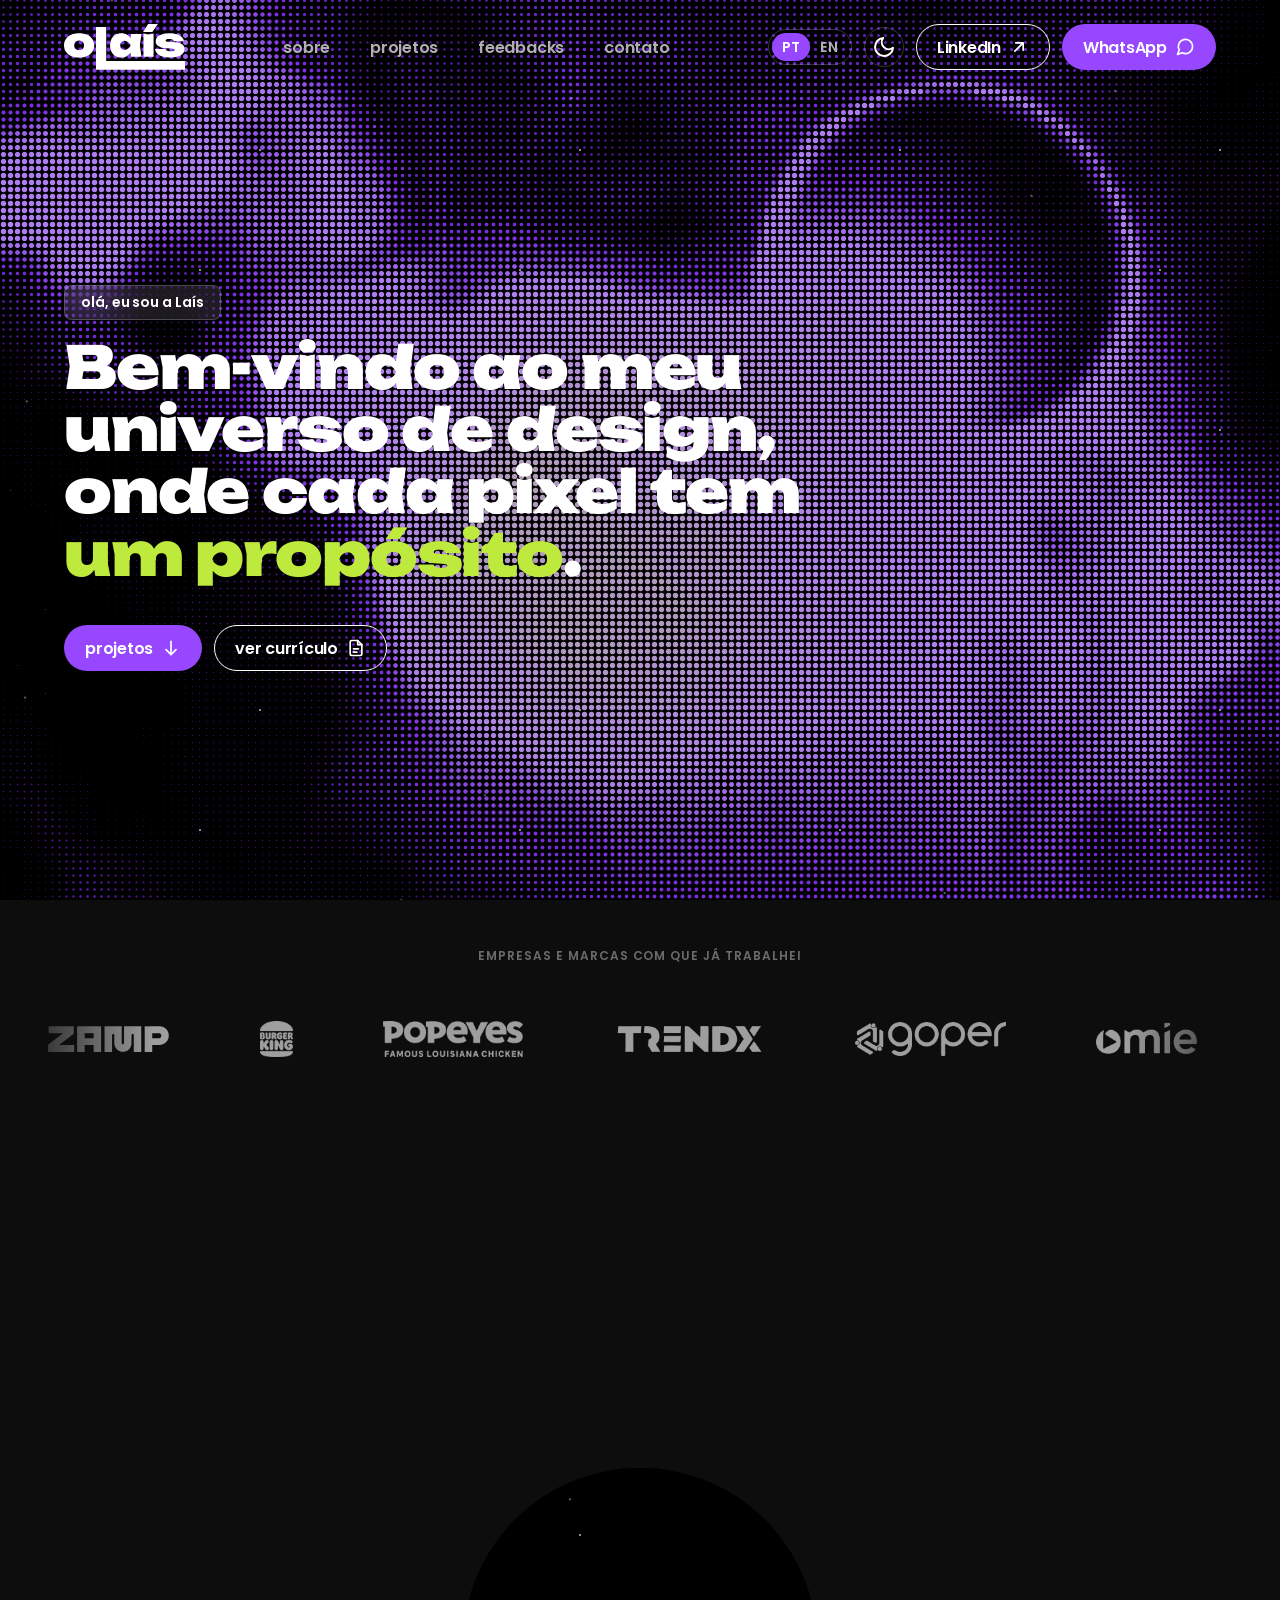
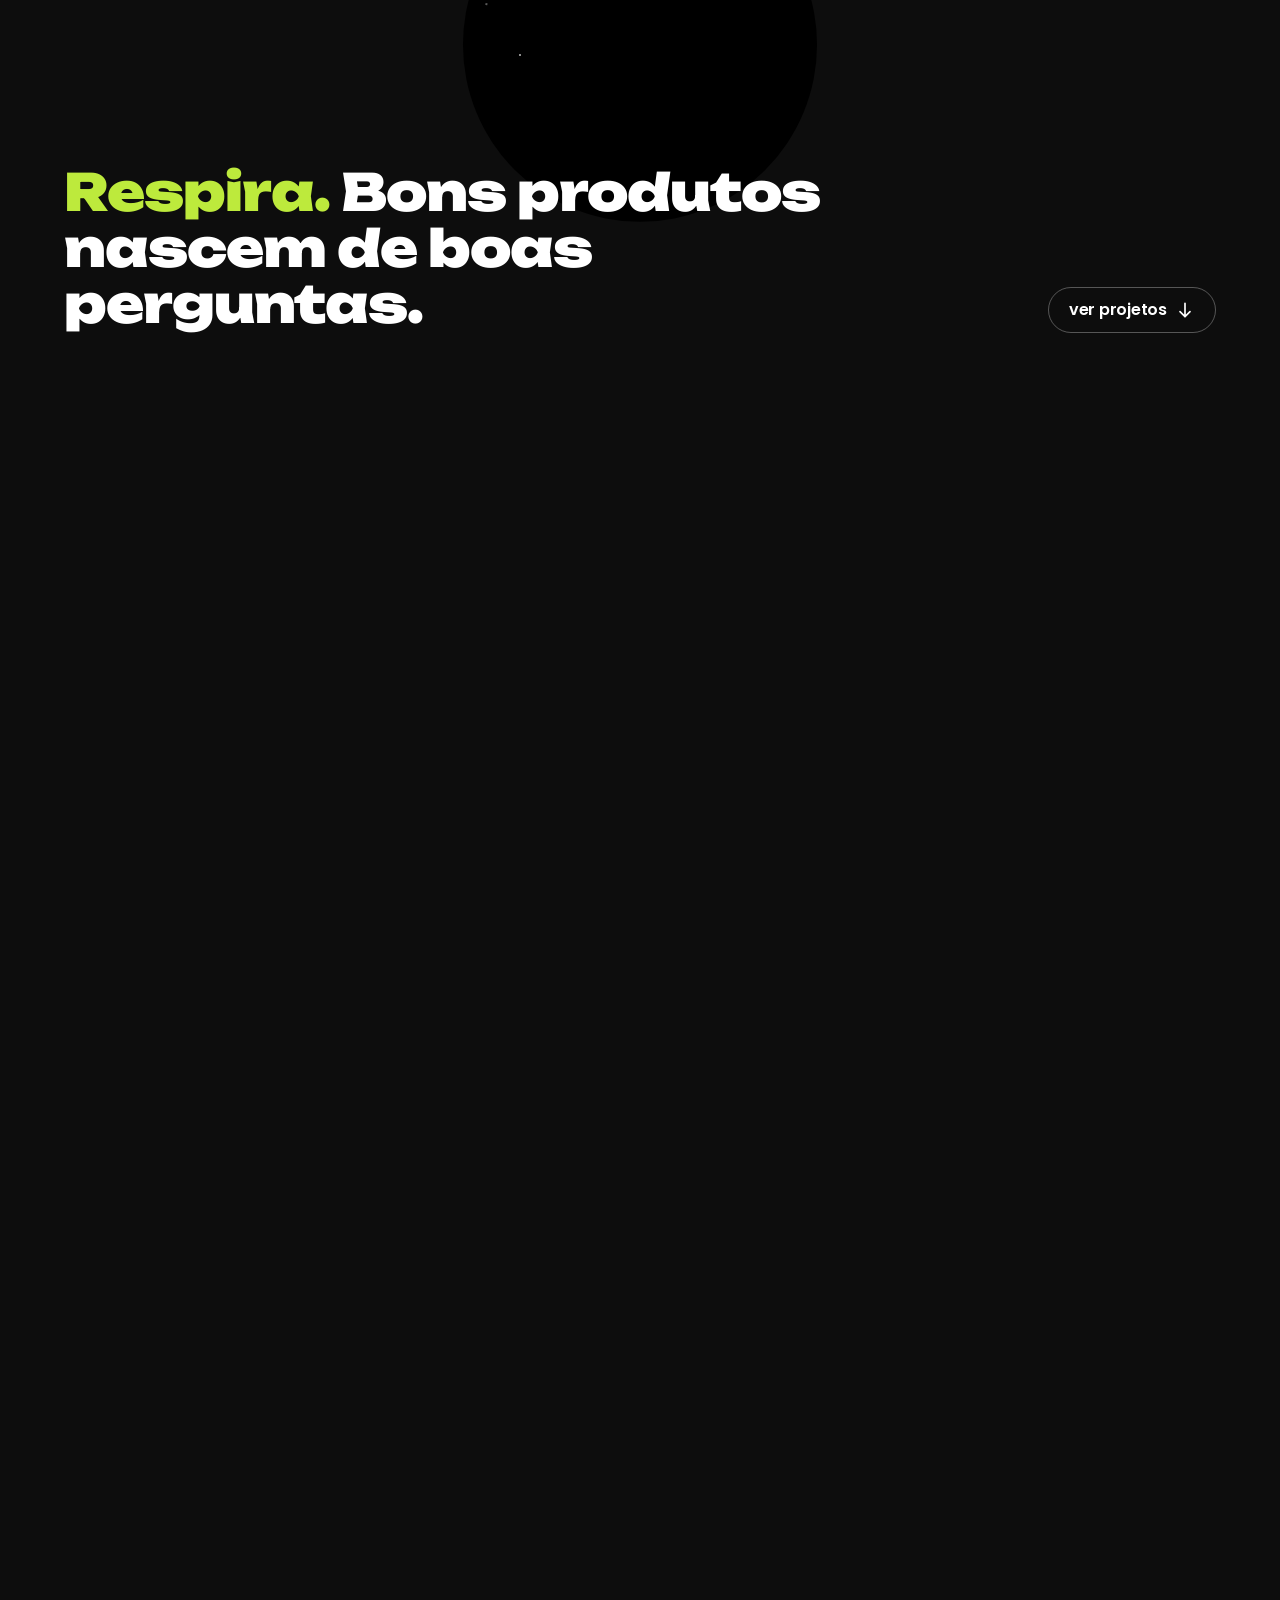
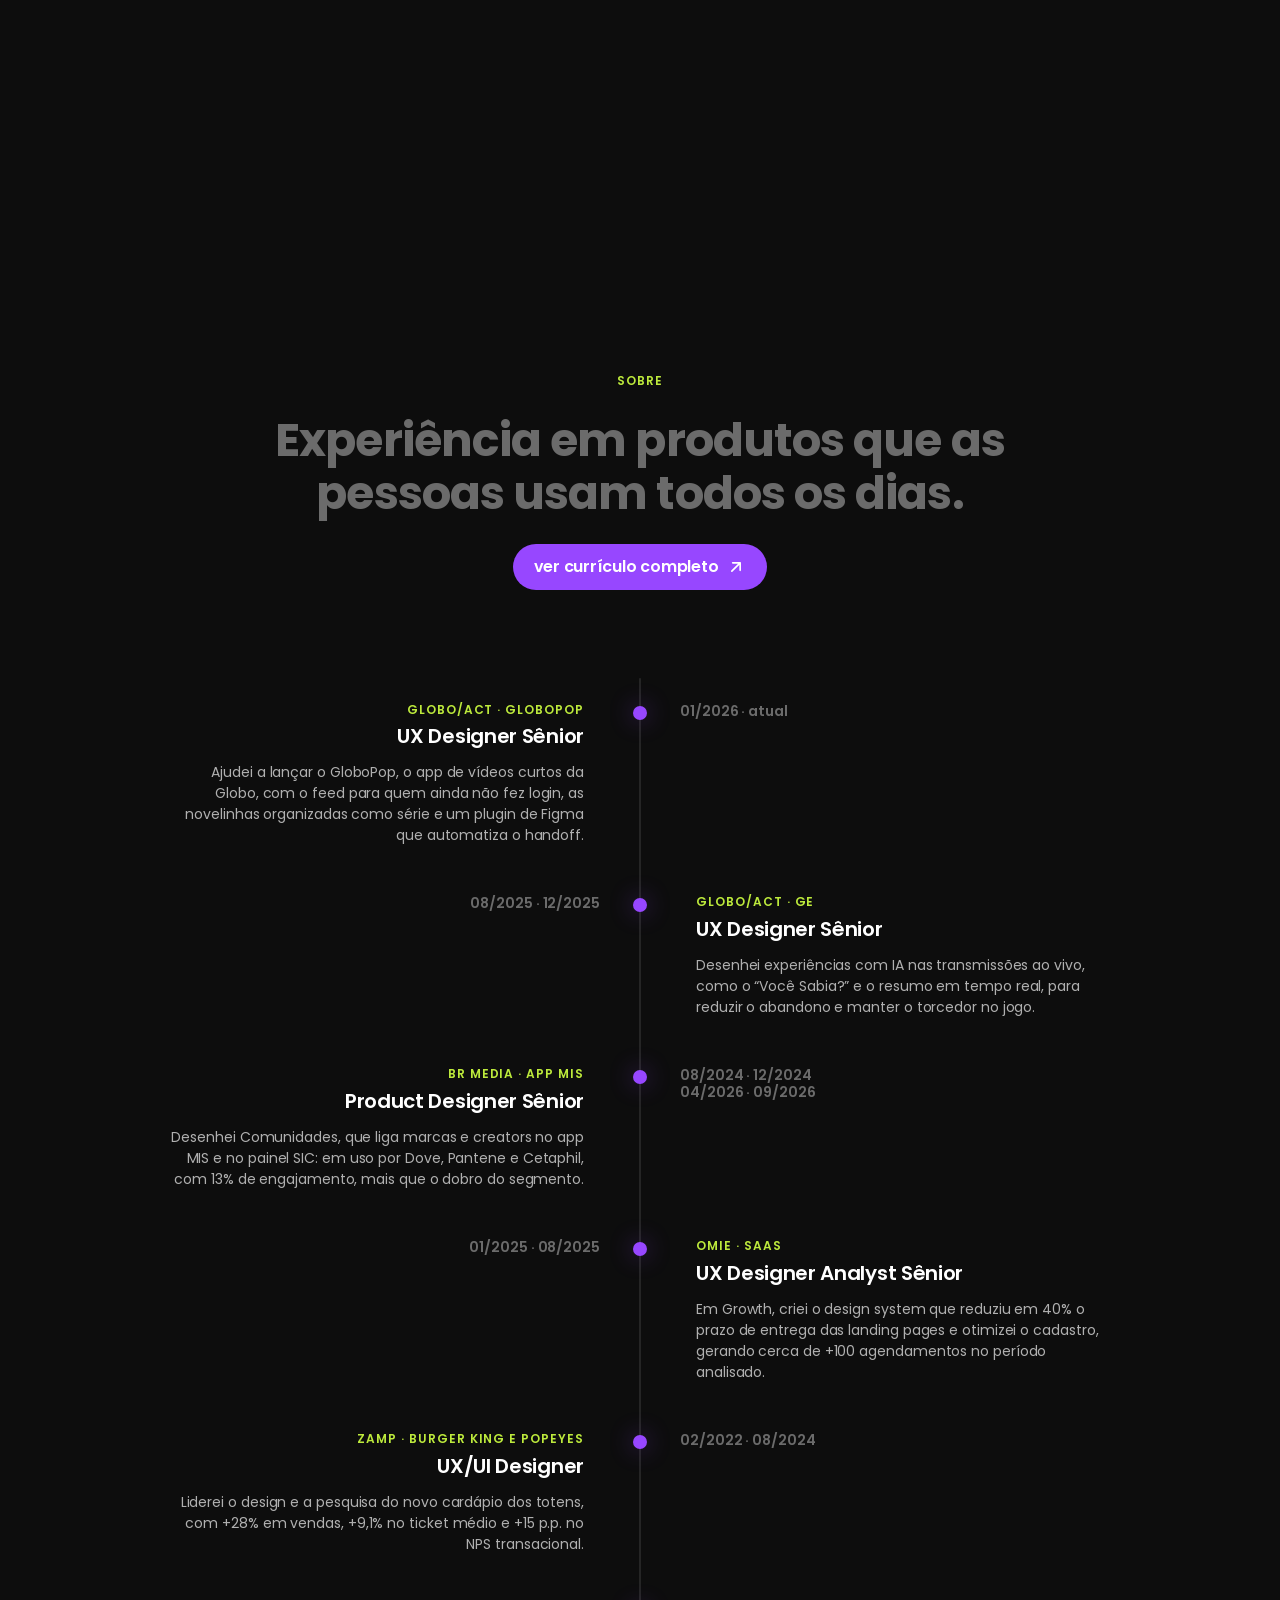
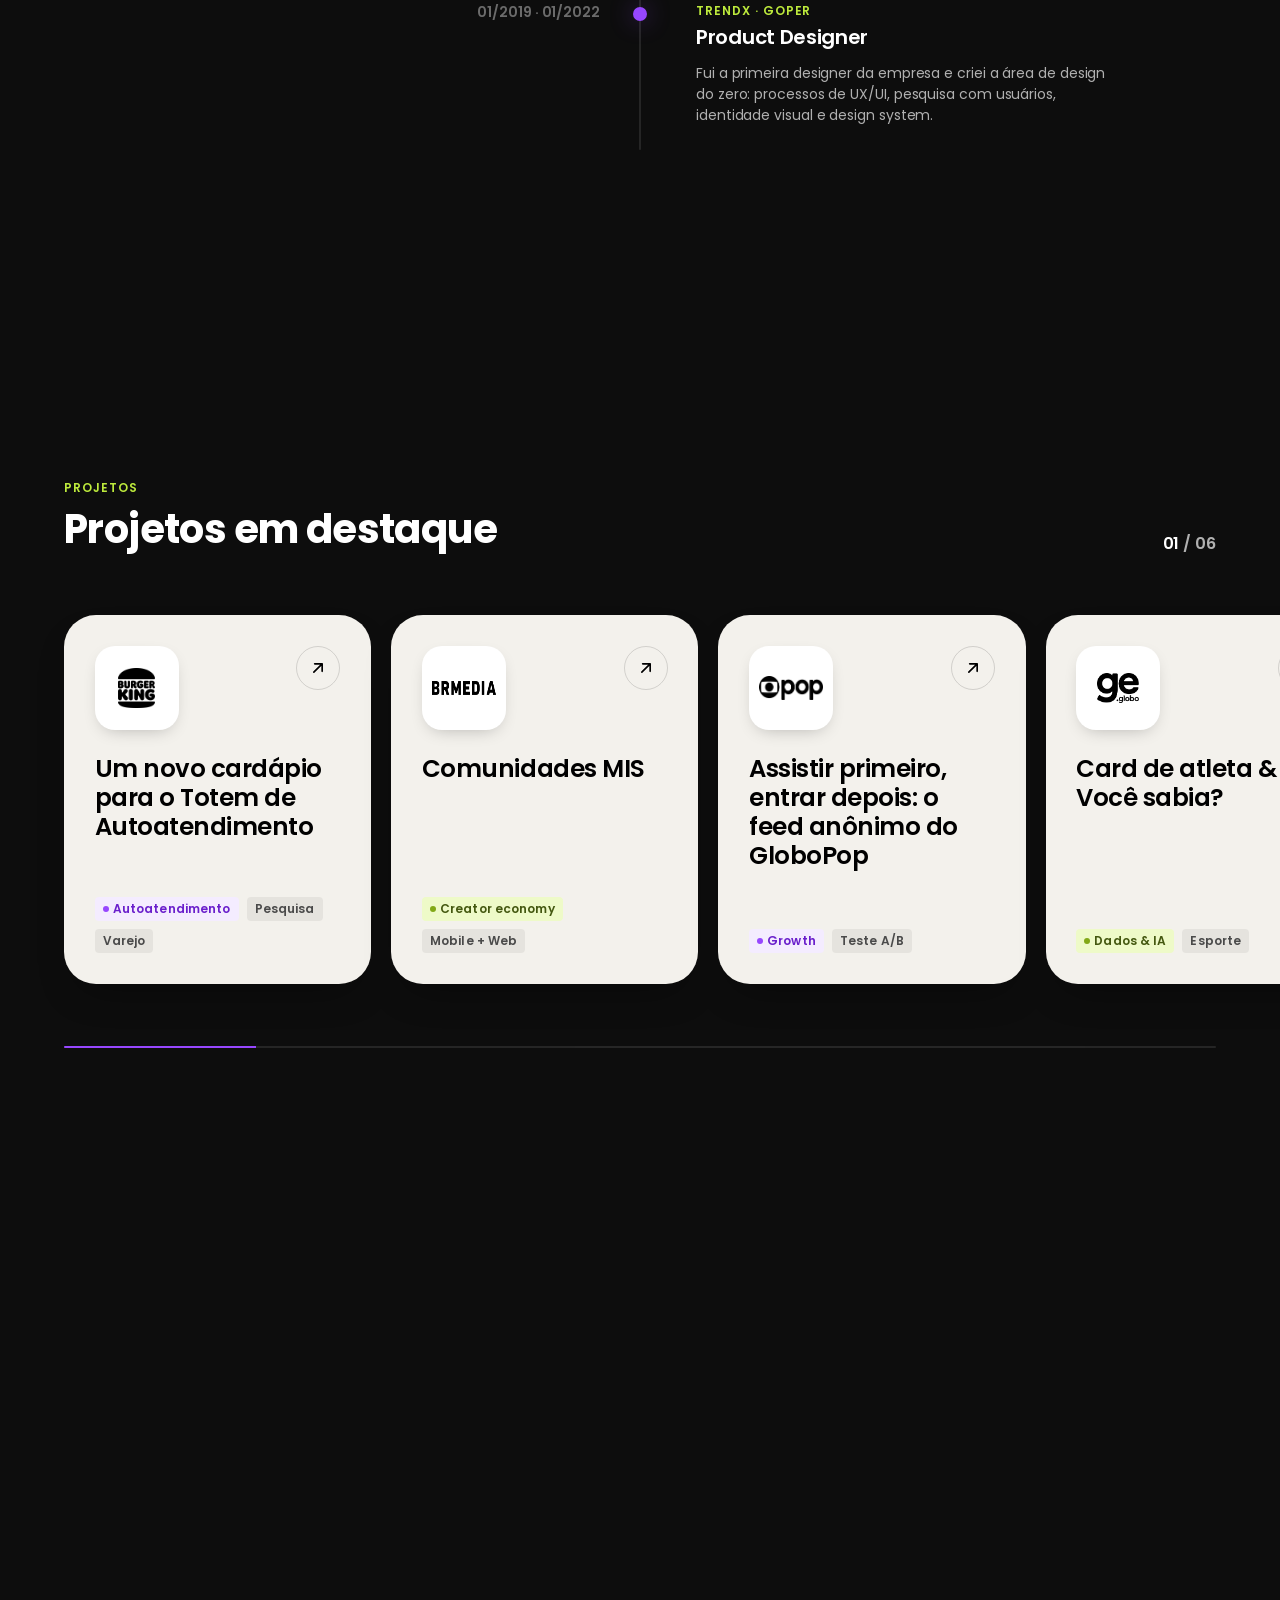
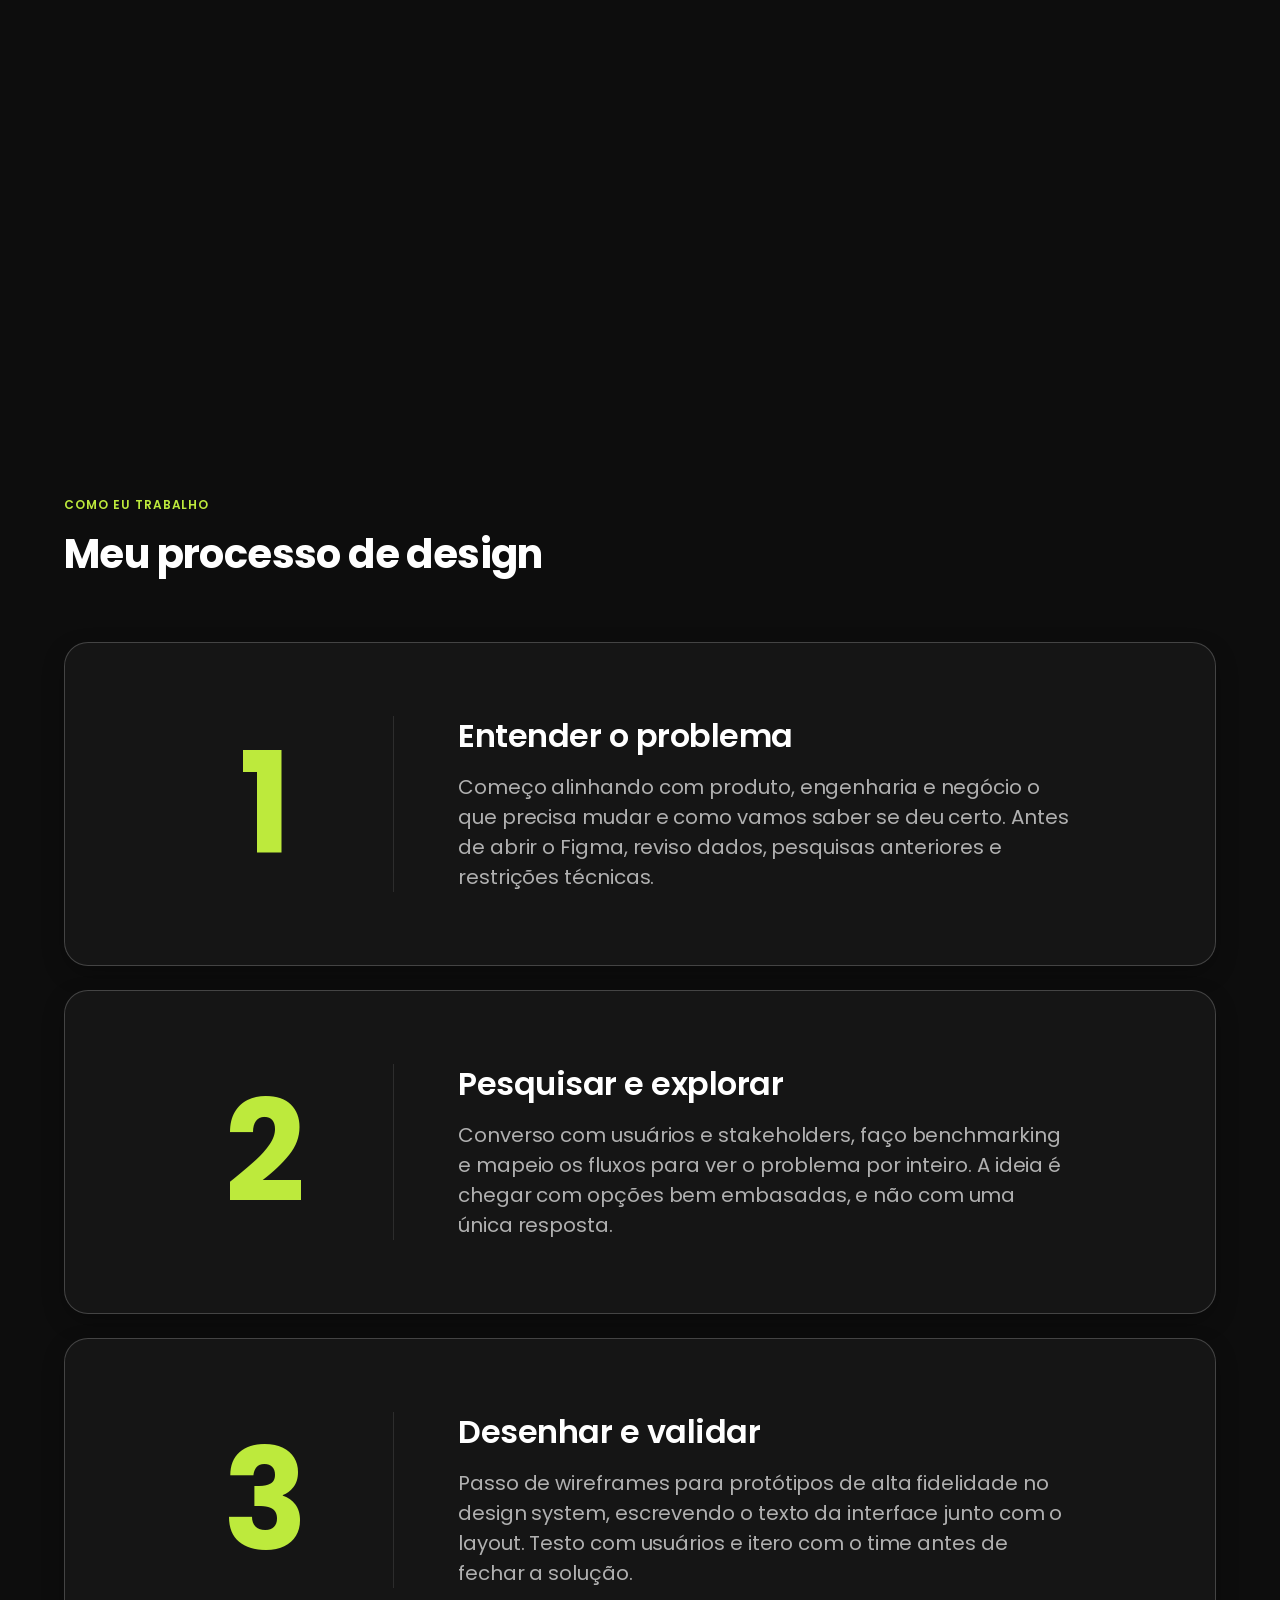
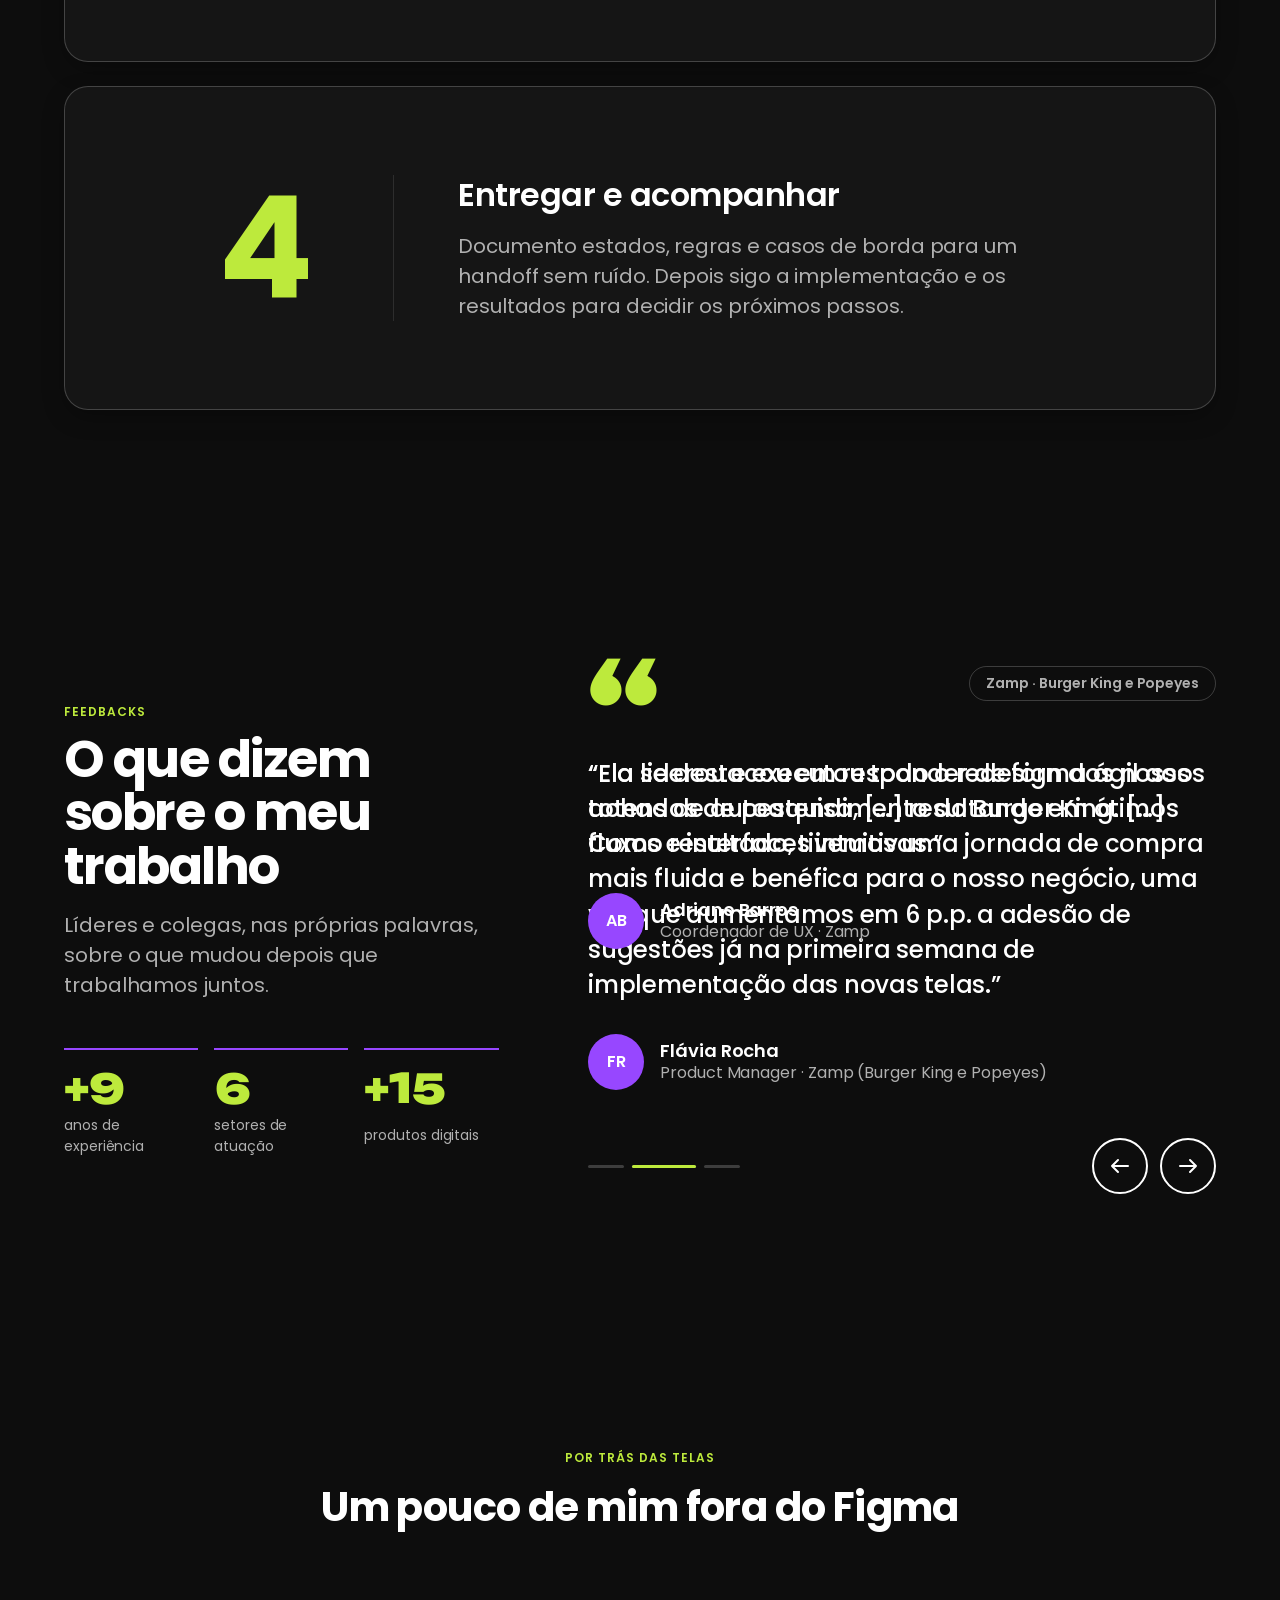
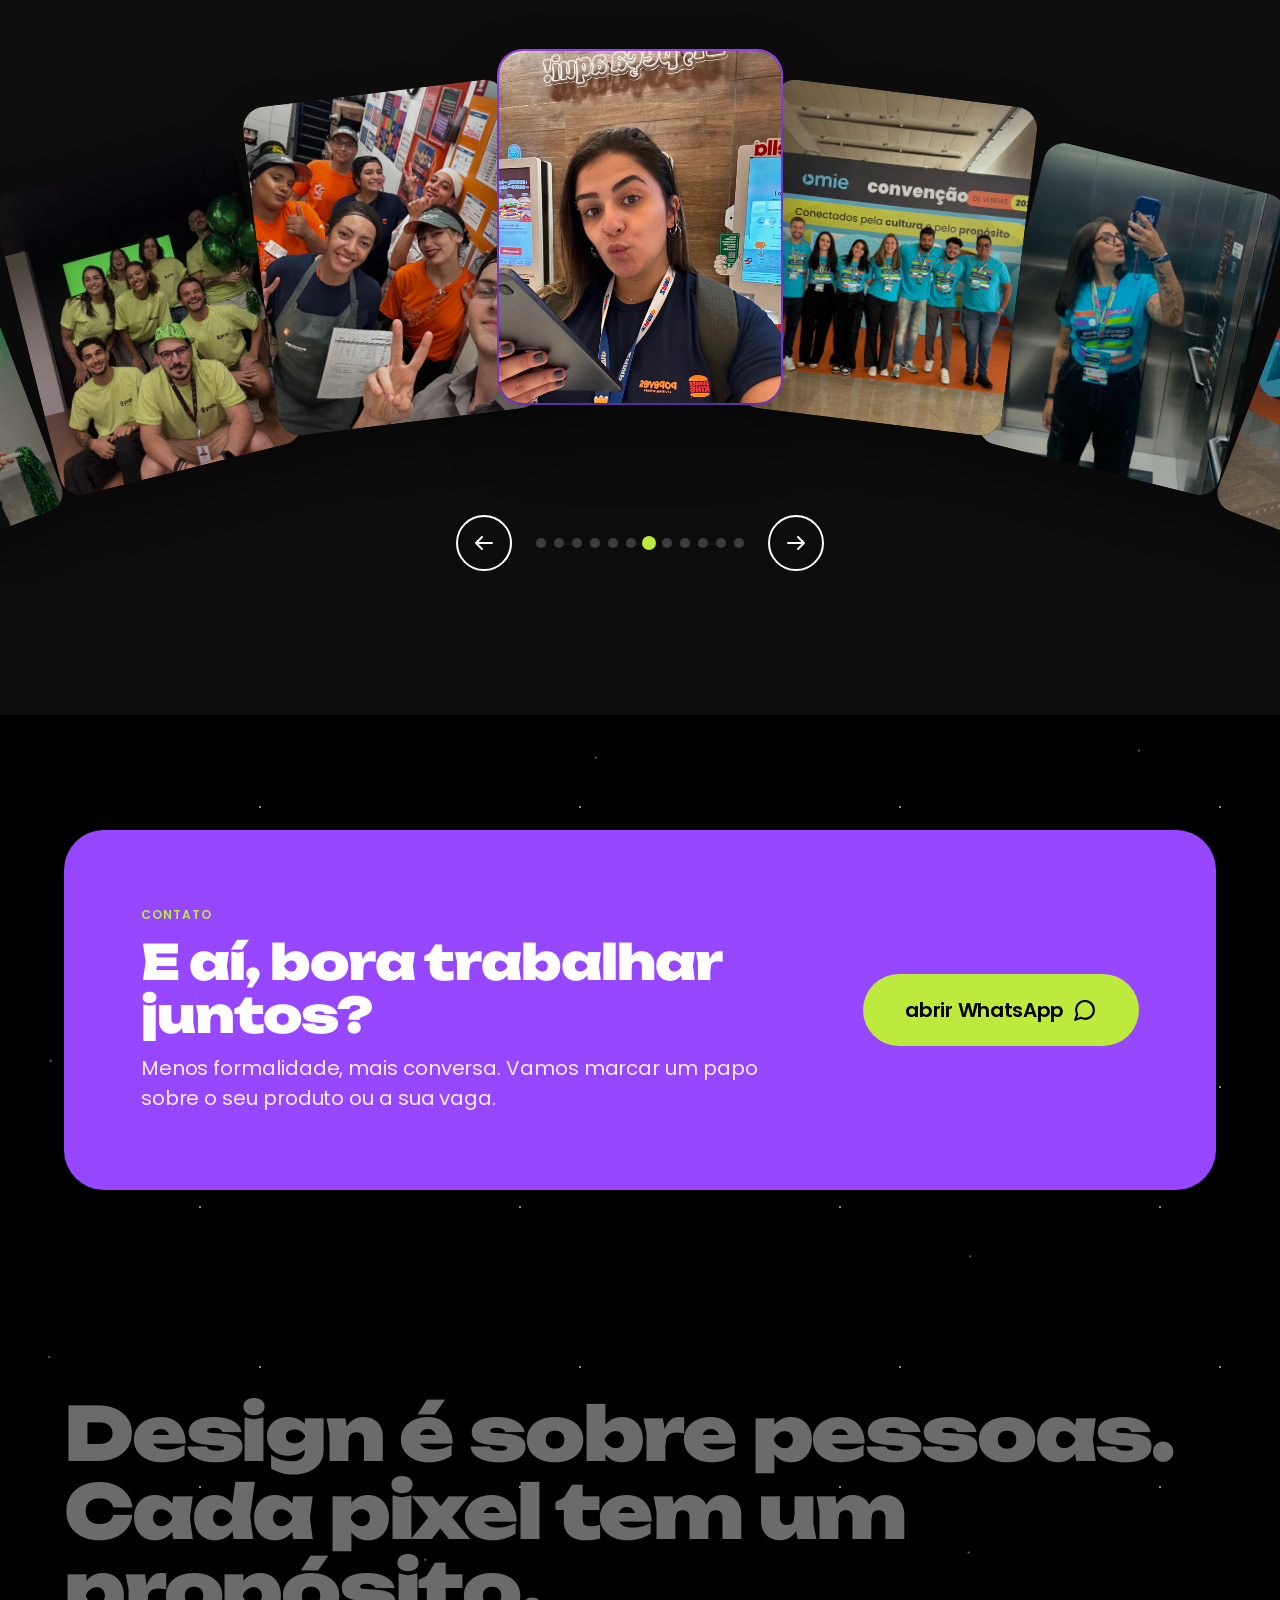
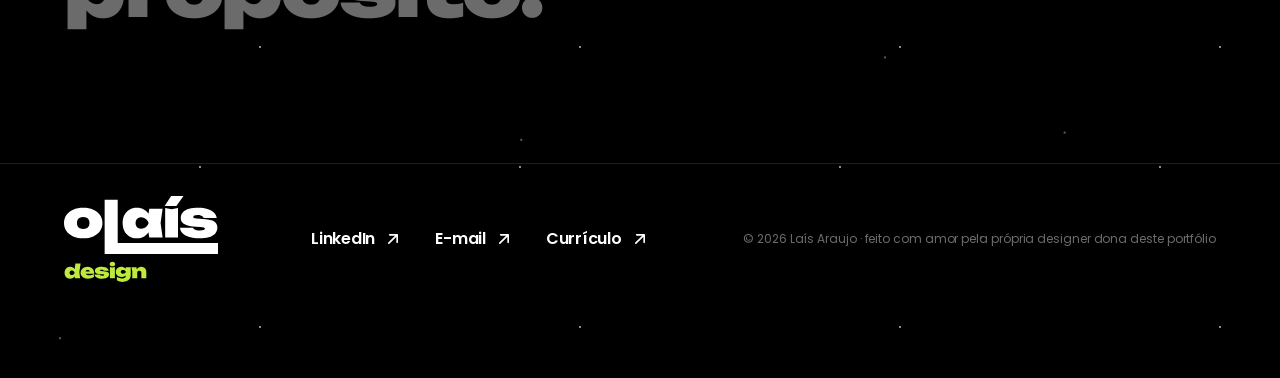
==== commit a6e93484: "Tags: variantes Danger (vermelha) e Warning (laranja) Co-Authored-By: Claude Opus 5.5 <noreply@anthr" ====
--- a/index.html
+++ b/index.html
@@ -14,10 +14,10 @@
   <link rel="preconnect" href="https://fonts.googleapis.com">
   <link rel="preconnect" href="https://fonts.gstatic.com" crossorigin>
   <link href="https://fonts.googleapis.com/css2?family=Poppins:wght@400;600;700&family=Unbounded:wght@900&display=swap" rel="stylesheet">
-  <link rel="stylesheet" href="styles/tokens.css?v=64">
-  <link rel="stylesheet" href="styles/main.css?v=64">
-  <link rel="stylesheet" href="styles/home.css?v=64">
-  <link rel="stylesheet" href="styles/motion.css?v=64">
+  <link rel="stylesheet" href="styles/tokens.css?v=65">
+  <link rel="stylesheet" href="styles/main.css?v=65">
+  <link rel="stylesheet" href="styles/home.css?v=65">
+  <link rel="stylesheet" href="styles/motion.css?v=65">
   <script>try{var t=localStorage.getItem('theme');if(t)document.documentElement.dataset.theme=t}catch(e){}document.documentElement.classList.add('js');/* captura da miniatura (navegador automatizado ou sem armazenamento): pula a abertura e mostra a home pronta */(function(){var c=navigator.webdriver===true||/[?&]thumb/.test(location.search);try{sessionStorage.setItem('_t','1');sessionStorage.removeItem('_t')}catch(e){c=true}if(c)document.documentElement.classList.add('is-capture')})()</script>
 </head>
 <body>
@@ -471,10 +471,10 @@
     </div>
   </footer>
 
-  <script src="i18n.js?v=64" defer></script>
-  <script src="logo-intro.js?v=64" defer></script>
-  <script src="scripts.js?v=64" defer></script>
-  <script src="fluid.js?v=64" defer></script>
-  <script src="nebula.js?v=64" defer></script>
+  <script src="i18n.js?v=65" defer></script>
+  <script src="logo-intro.js?v=65" defer></script>
+  <script src="scripts.js?v=65" defer></script>
+  <script src="fluid.js?v=65" defer></script>
+  <script src="nebula.js?v=65" defer></script>
 </body>
 </html>
--- a/styles/tokens.css
+++ b/styles/tokens.css
@@ -19,6 +19,8 @@
 
   --lilac-400: #B993D6; --sky-400: #8CA6DB; --mint-200: #BDFFF3;
   --green-400: #4ADE80; --green-600: #16A34A; --amber-400: #FBBF24; --amber-600: #D97706; --red-400: #F87171; --red-600: #DC2626;
+  --red-100: #FEE2E2; --red-300: #FCA5A5; --red-500: #EF4444; --red-700: #B91C1C;
+  --orange-100: #FFEDD5; --orange-300: #FDBA74; --orange-400: #FB923C; --orange-500: #F97316; --orange-800: #9A3412;
 
   --alpha-white-5: rgb(255 255 255 / 0.05); --alpha-white-10: rgb(255 255 255 / 0.10); --alpha-white-20: rgb(255 255 255 / 0.20);
   --alpha-black-5: rgb(0 0 0 / 0.05); --alpha-black-10: rgb(0 0 0 / 0.10); --alpha-black-30: rgb(0 0 0 / 0.30); --alpha-black-60: rgb(0 0 0 / 0.60);
@@ -123,6 +125,8 @@
   --color-tag-brand-bg: rgb(151 71 255 / .18); --color-tag-brand-fg: var(--purple-200); --color-tag-brand-dot: var(--purple-400);
   --color-tag-accent-bg: rgb(189 234 60 / .13); --color-tag-accent-fg: var(--lime-300); --color-tag-accent-dot: var(--lime-400);
   --color-tag-neutral-bg: rgb(255 255 255 / .07); --color-tag-neutral-fg: var(--neutral-300);
+  --color-tag-danger-bg: rgb(239 68 68 / .16); --color-tag-danger-fg: var(--red-300); --color-tag-danger-dot: var(--red-400);
+  --color-tag-warning-bg: rgb(249 115 22 / .16); --color-tag-warning-fg: var(--orange-300); --color-tag-warning-dot: var(--orange-400);
 
   --color-feedback-success: var(--green-400);
   --color-feedback-warning: var(--amber-400);
@@ -177,6 +181,8 @@
   --color-tag-brand-bg: var(--purple-50); --color-tag-brand-fg: var(--purple-700); --color-tag-brand-dot: var(--purple-500);
   --color-tag-accent-bg: var(--lime-100); --color-tag-accent-fg: var(--lime-800); --color-tag-accent-dot: var(--lime-600);
   --color-tag-neutral-bg: rgb(0 0 0 / .06); --color-tag-neutral-fg: var(--neutral-600);
+  --color-tag-danger-bg: var(--red-100); --color-tag-danger-fg: var(--red-700); --color-tag-danger-dot: var(--red-500);
+  --color-tag-warning-bg: var(--orange-100); --color-tag-warning-fg: var(--orange-800); --color-tag-warning-dot: var(--orange-500);
 
   --color-feedback-success: var(--green-600);
   --color-feedback-warning: var(--amber-600);
--- a/styles/main.css
+++ b/styles/main.css
@@ -94,13 +94,17 @@
   display: inline-flex; align-items: center; gap: var(--spacing-1); padding: var(--spacing-1) var(--spacing-2); border-radius: var(--radius-xs); border: 0;
   background: var(--tag-bg); color: var(--tag-fg); font: 600 12px/1.35 var(--font-family); letter-spacing: .01em; white-space: nowrap; cursor: default;
 }
-.tag--brand::before, .tag--accent::before { content: ""; width: 6px; height: 6px; border-radius: 50%; background: var(--tag-dot); flex: none; }
+.tag--brand::before, .tag--accent::before, .tag--danger::before, .tag--warning::before { content: ""; width: 6px; height: 6px; border-radius: 50%; background: var(--tag-dot); flex: none; }
 .tag--brand  { --tag-bg: var(--color-tag-brand-bg); --tag-fg: var(--color-tag-brand-fg); --tag-dot: var(--color-tag-brand-dot); }
 .tag--accent { --tag-bg: var(--color-tag-accent-bg); --tag-fg: var(--color-tag-accent-fg); --tag-dot: var(--color-tag-accent-dot); }
+.tag--danger  { --tag-bg: var(--color-tag-danger-bg); --tag-fg: var(--color-tag-danger-fg); --tag-dot: var(--color-tag-danger-dot); }
+.tag--warning { --tag-bg: var(--color-tag-warning-bg); --tag-fg: var(--color-tag-warning-fg); --tag-dot: var(--color-tag-warning-dot); }
 /* cards de projeto são sempre claros: usam os valores do tema claro */
 .project-card .tag { --tag-bg: rgb(0 0 0 / .06); --tag-fg: var(--neutral-600); }
 .project-card .tag--brand { --tag-bg: var(--purple-50); --tag-fg: var(--purple-700); --tag-dot: var(--purple-500); }
 .project-card .tag--accent { --tag-bg: var(--lime-100); --tag-fg: var(--lime-800); --tag-dot: var(--lime-600); }
+.project-card .tag--danger  { --tag-bg: var(--red-100); --tag-fg: var(--red-700); --tag-dot: var(--red-500); }
+.project-card .tag--warning { --tag-bg: var(--orange-100); --tag-fg: var(--orange-800); --tag-dot: var(--orange-500); }
 .tag-list { display: flex; flex-wrap: wrap; gap: var(--spacing-2); list-style: none; padding: 0; }
 
 /* ---------- Link ---------- */
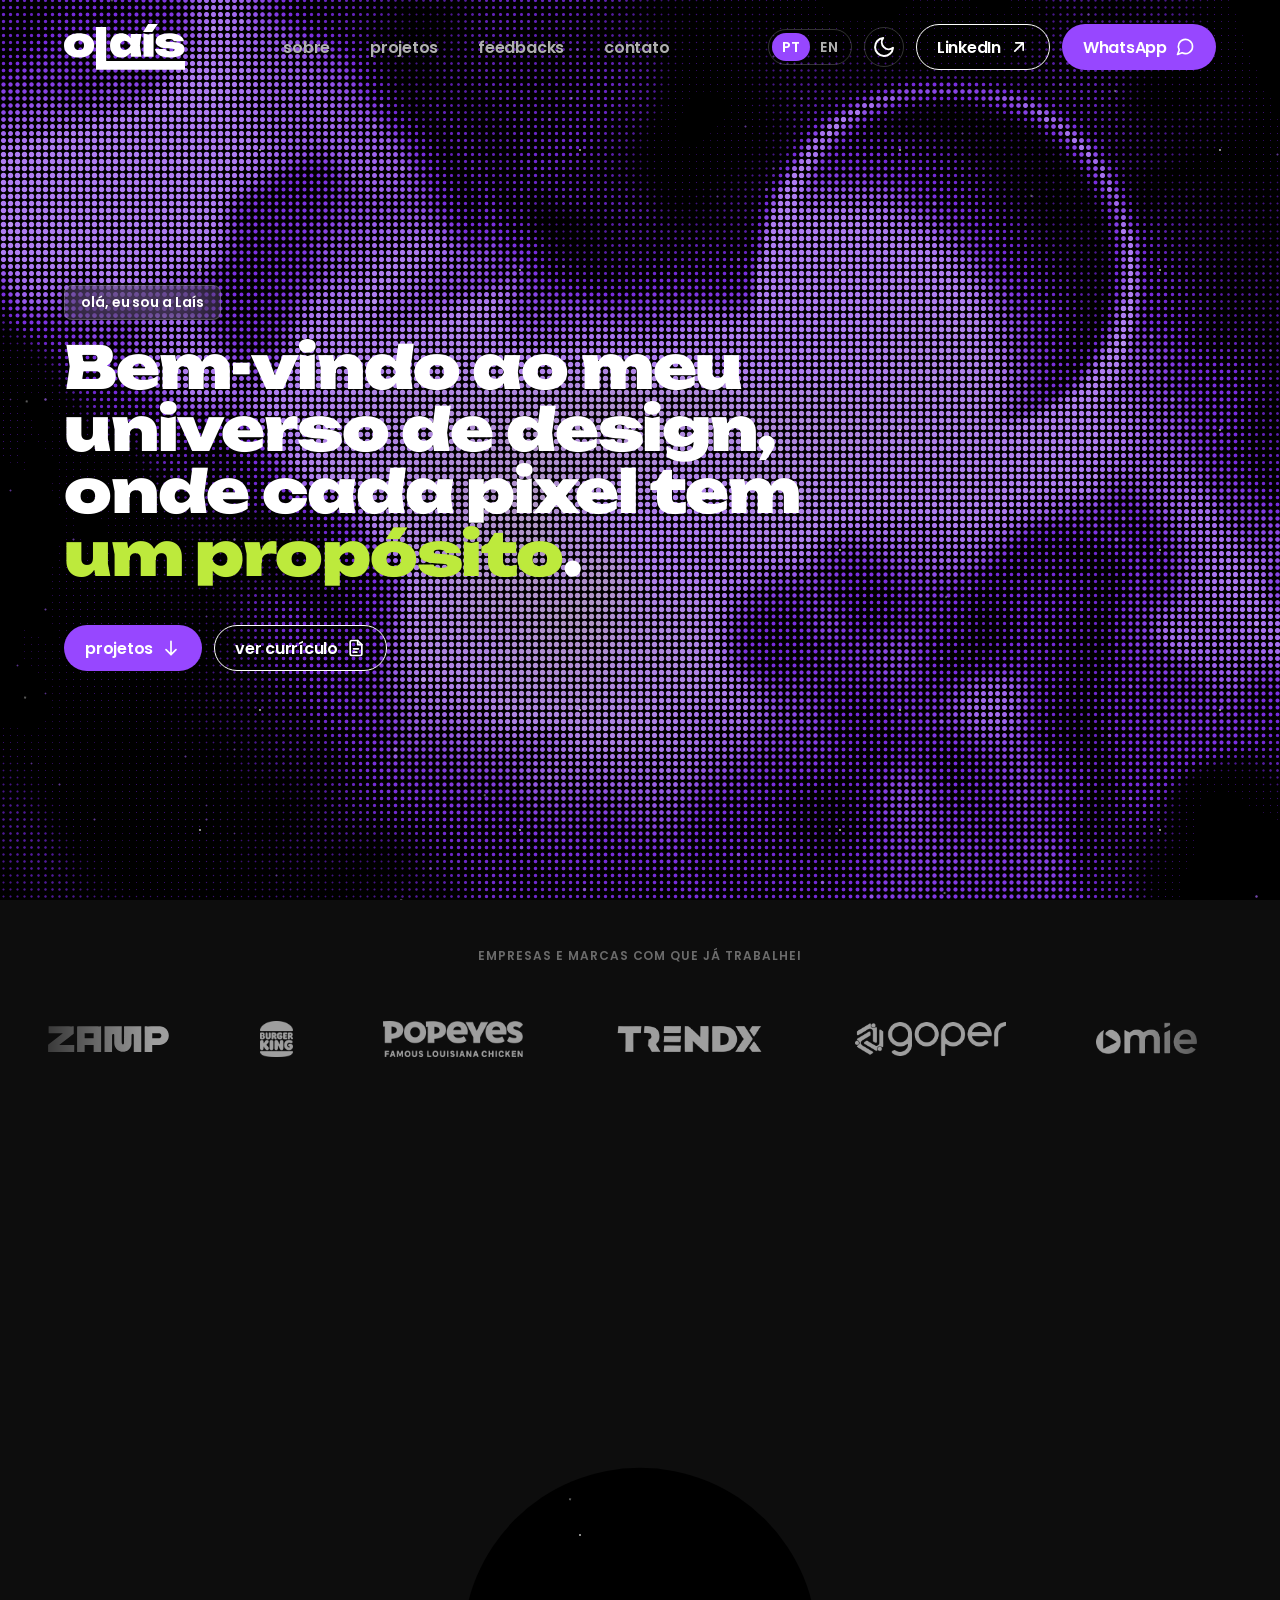
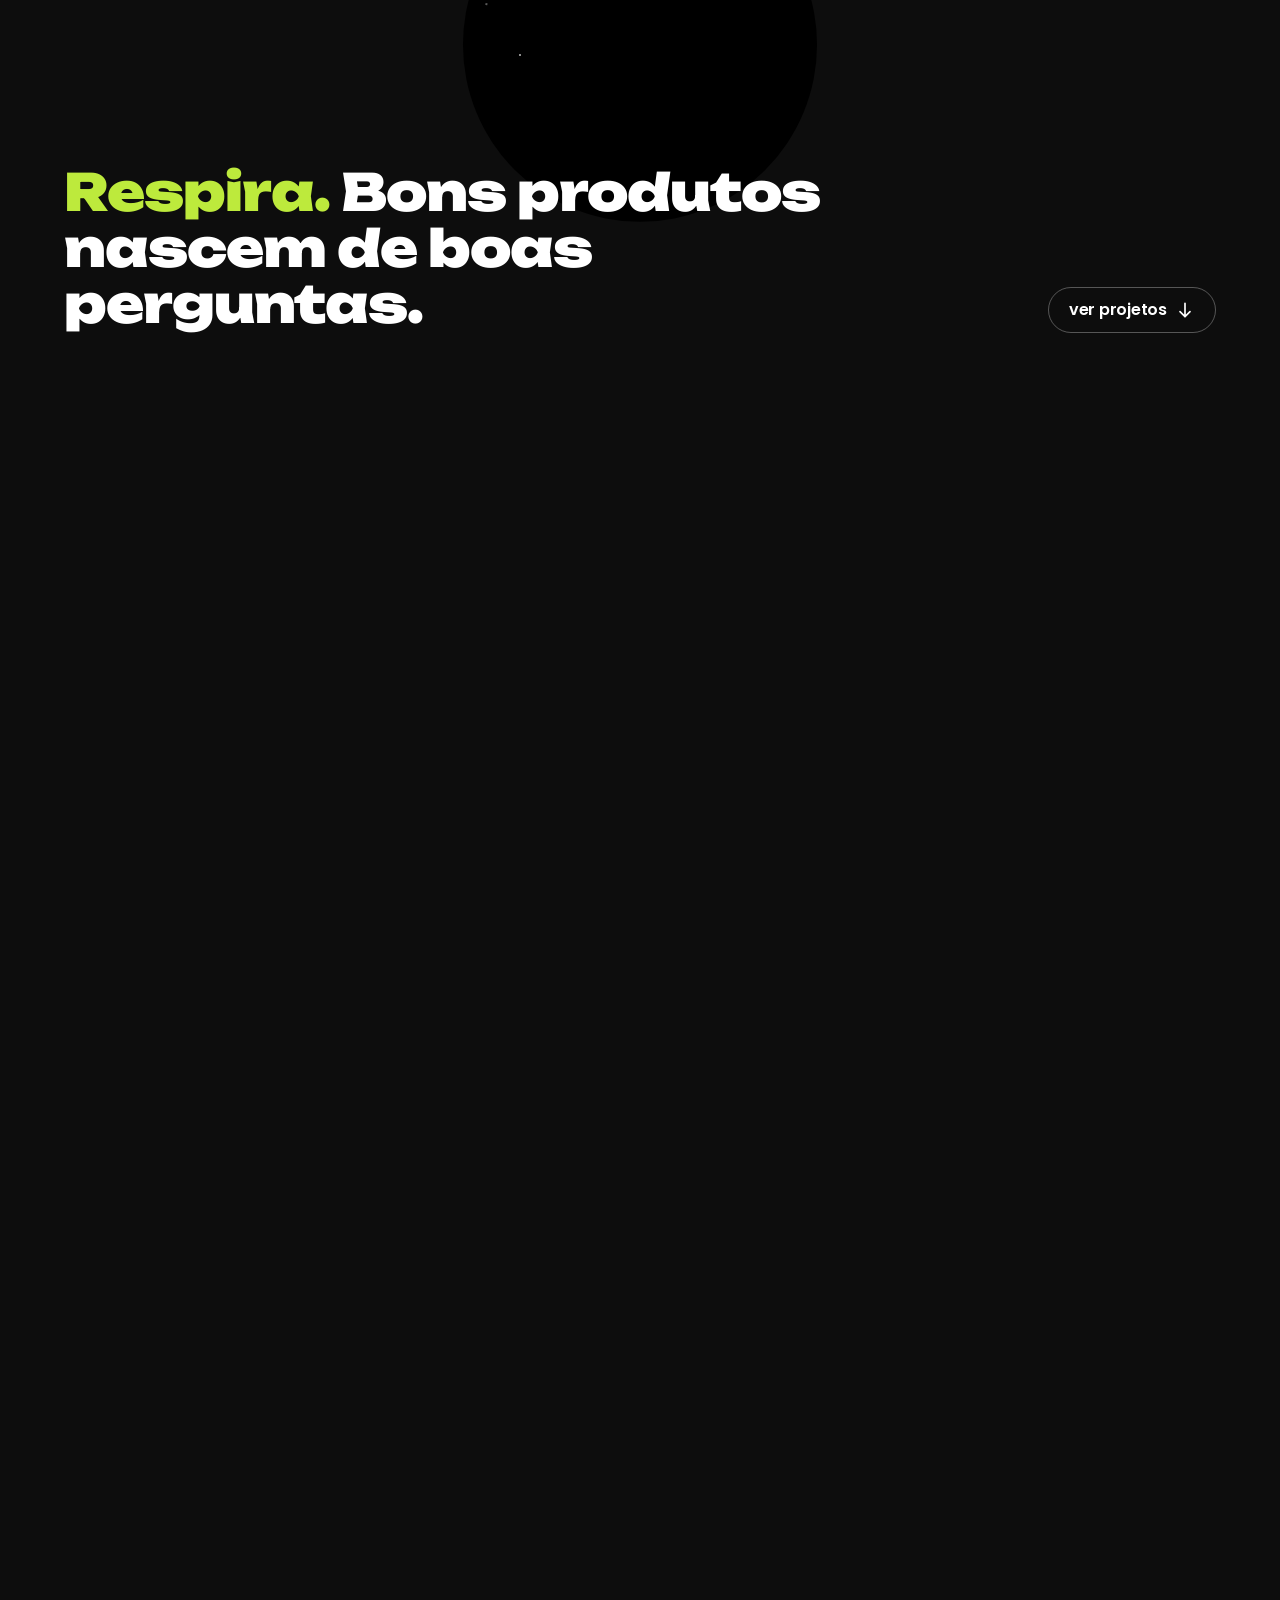
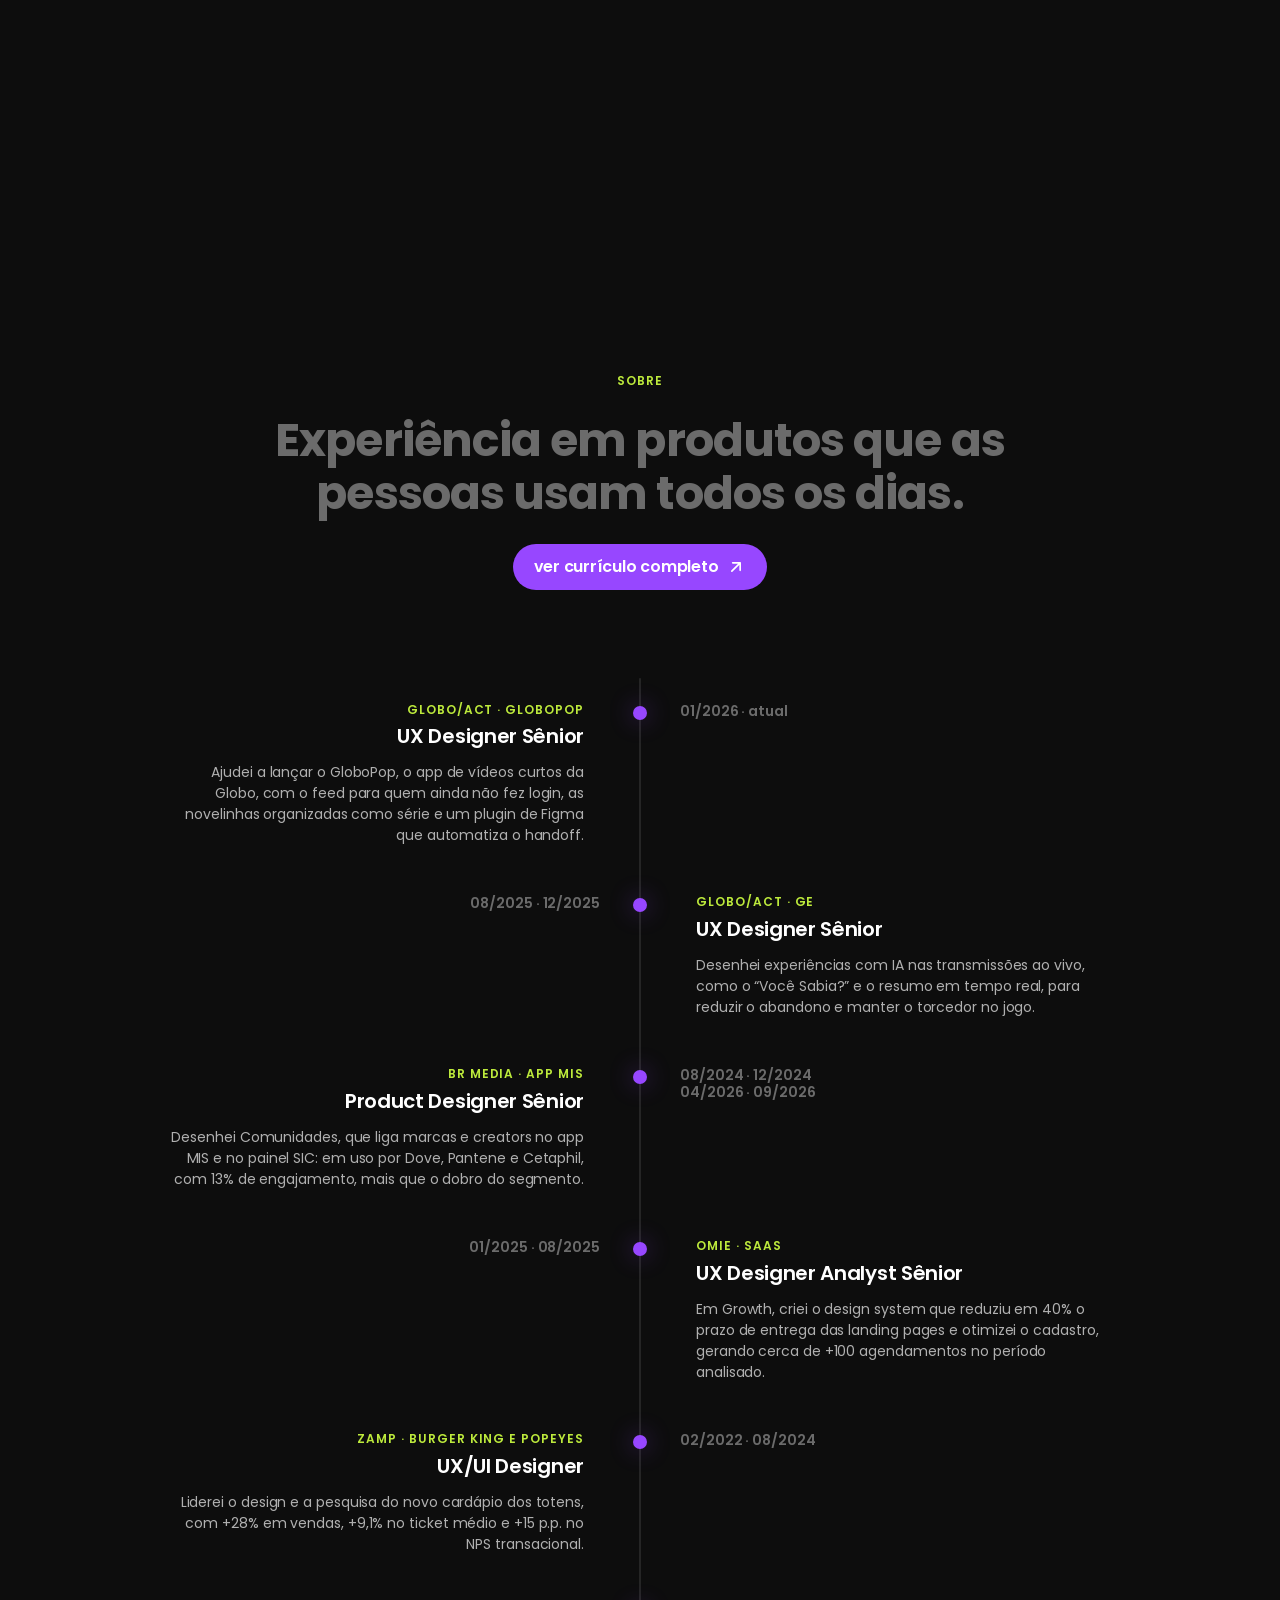
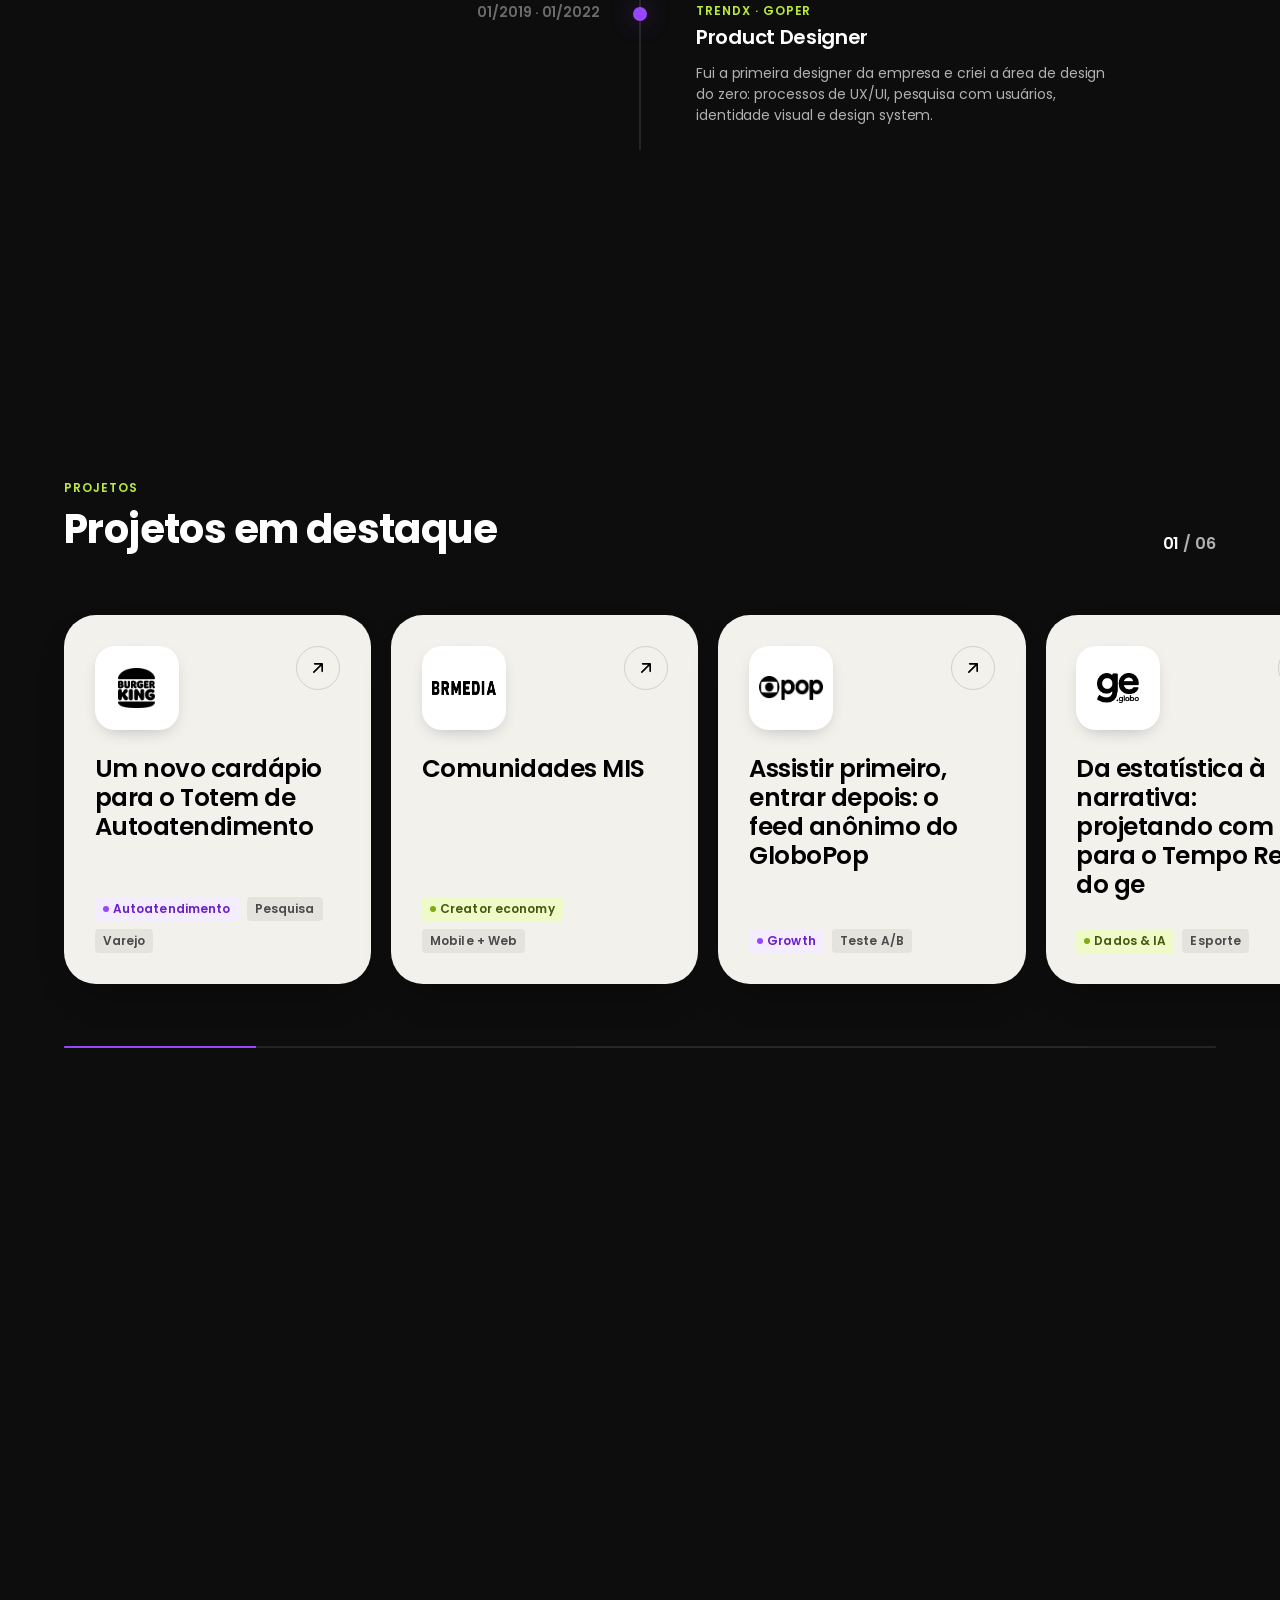
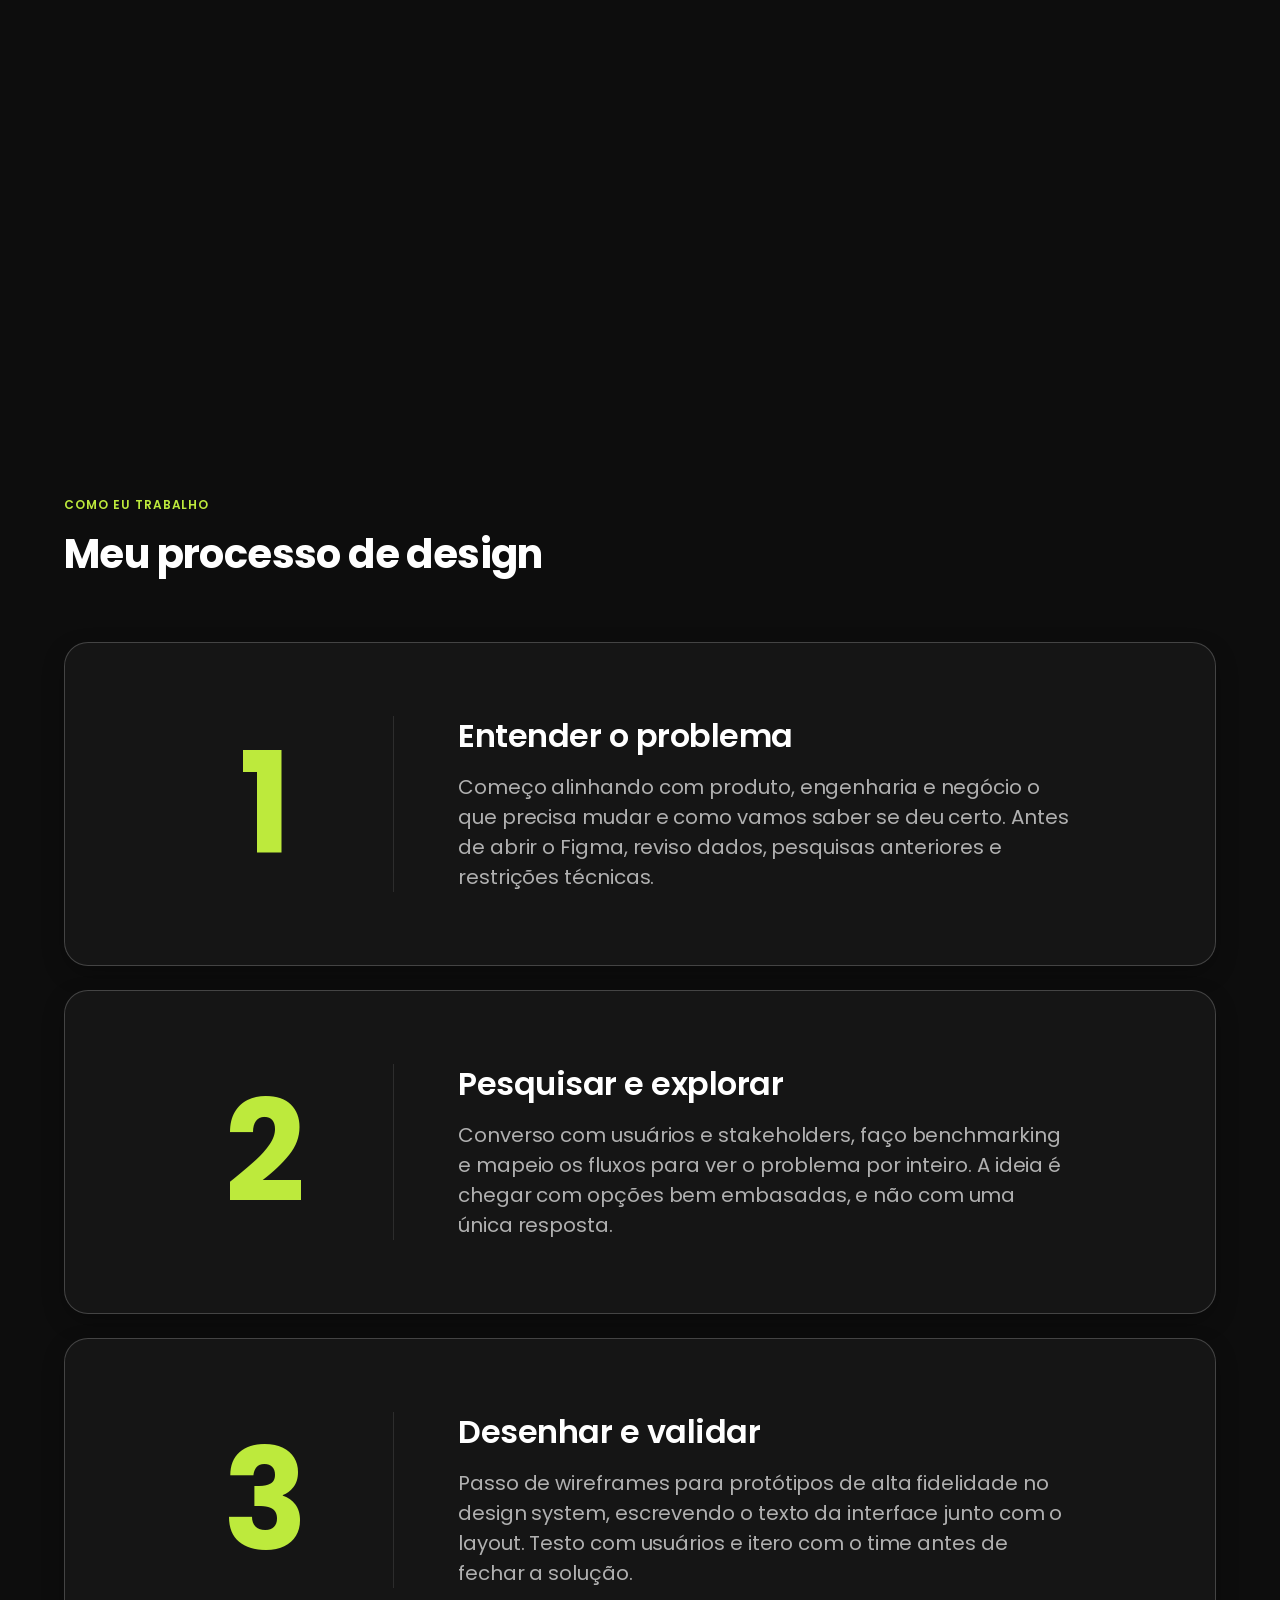
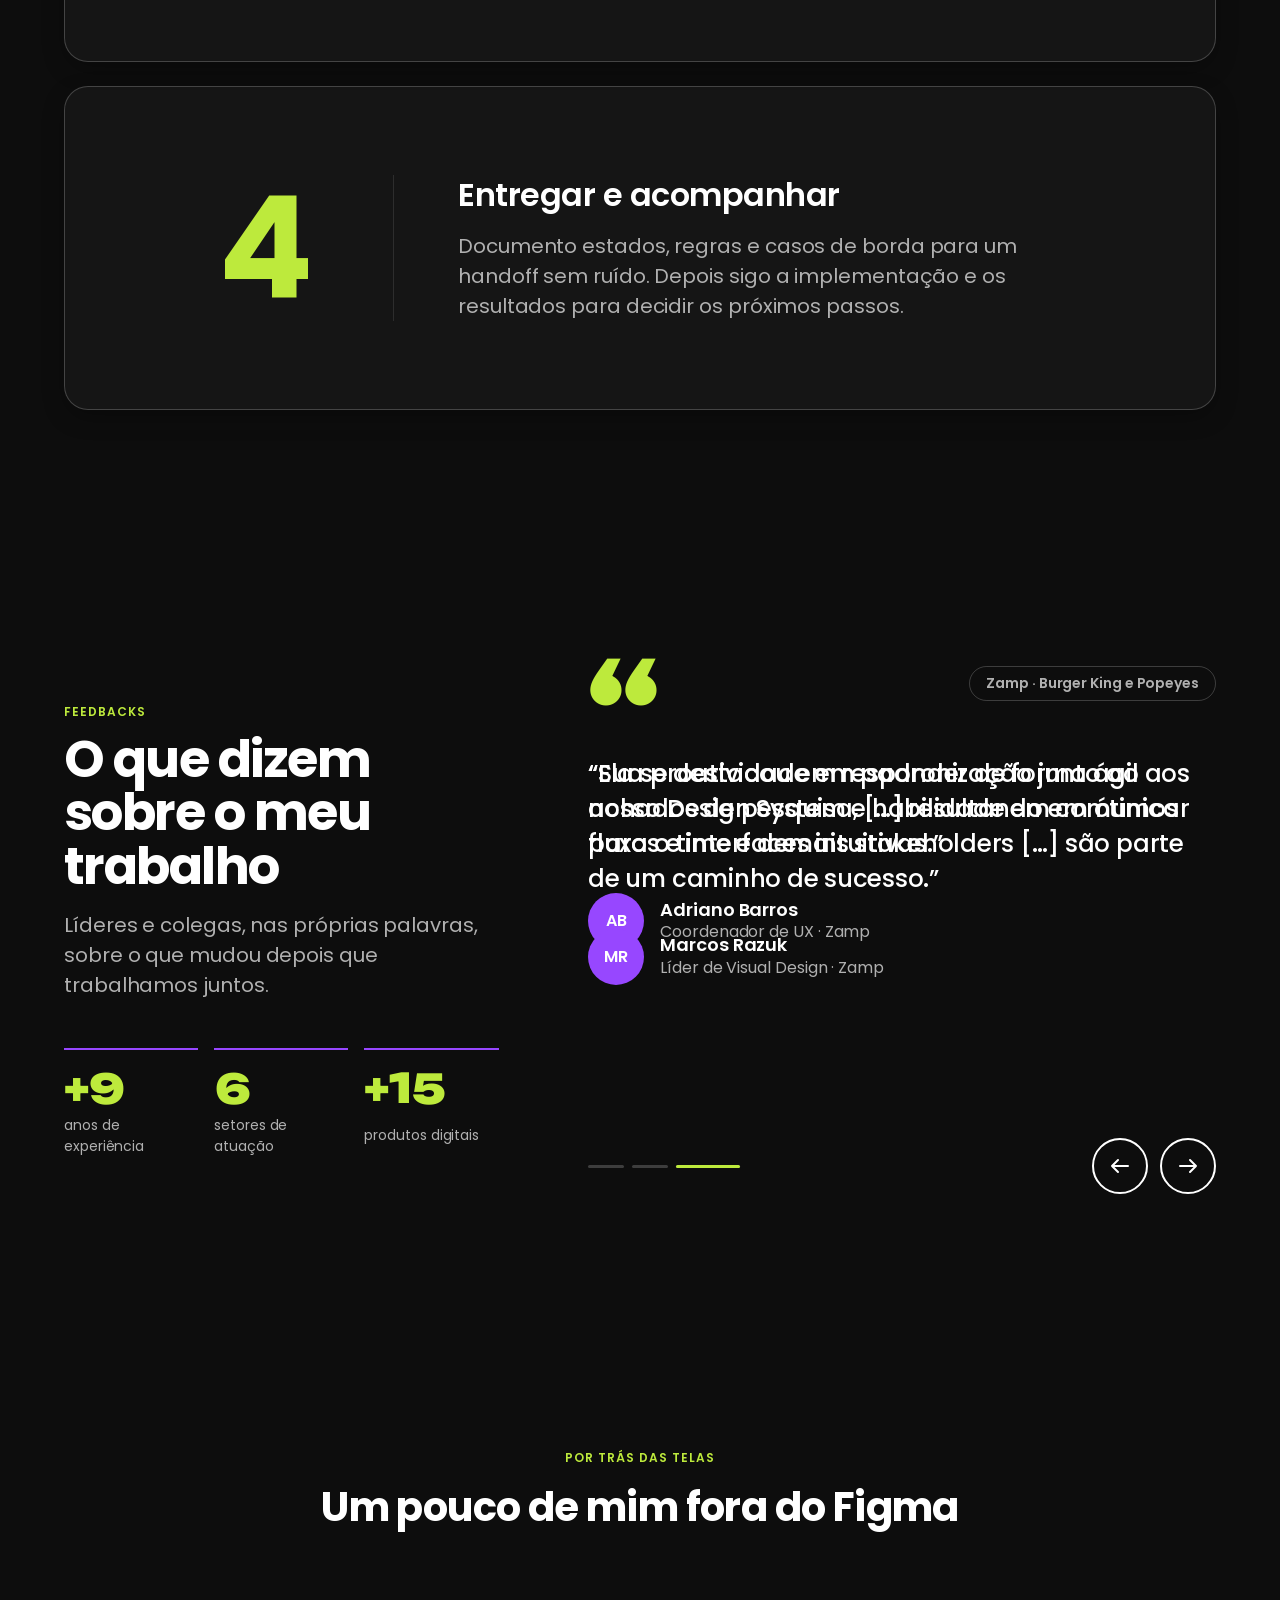
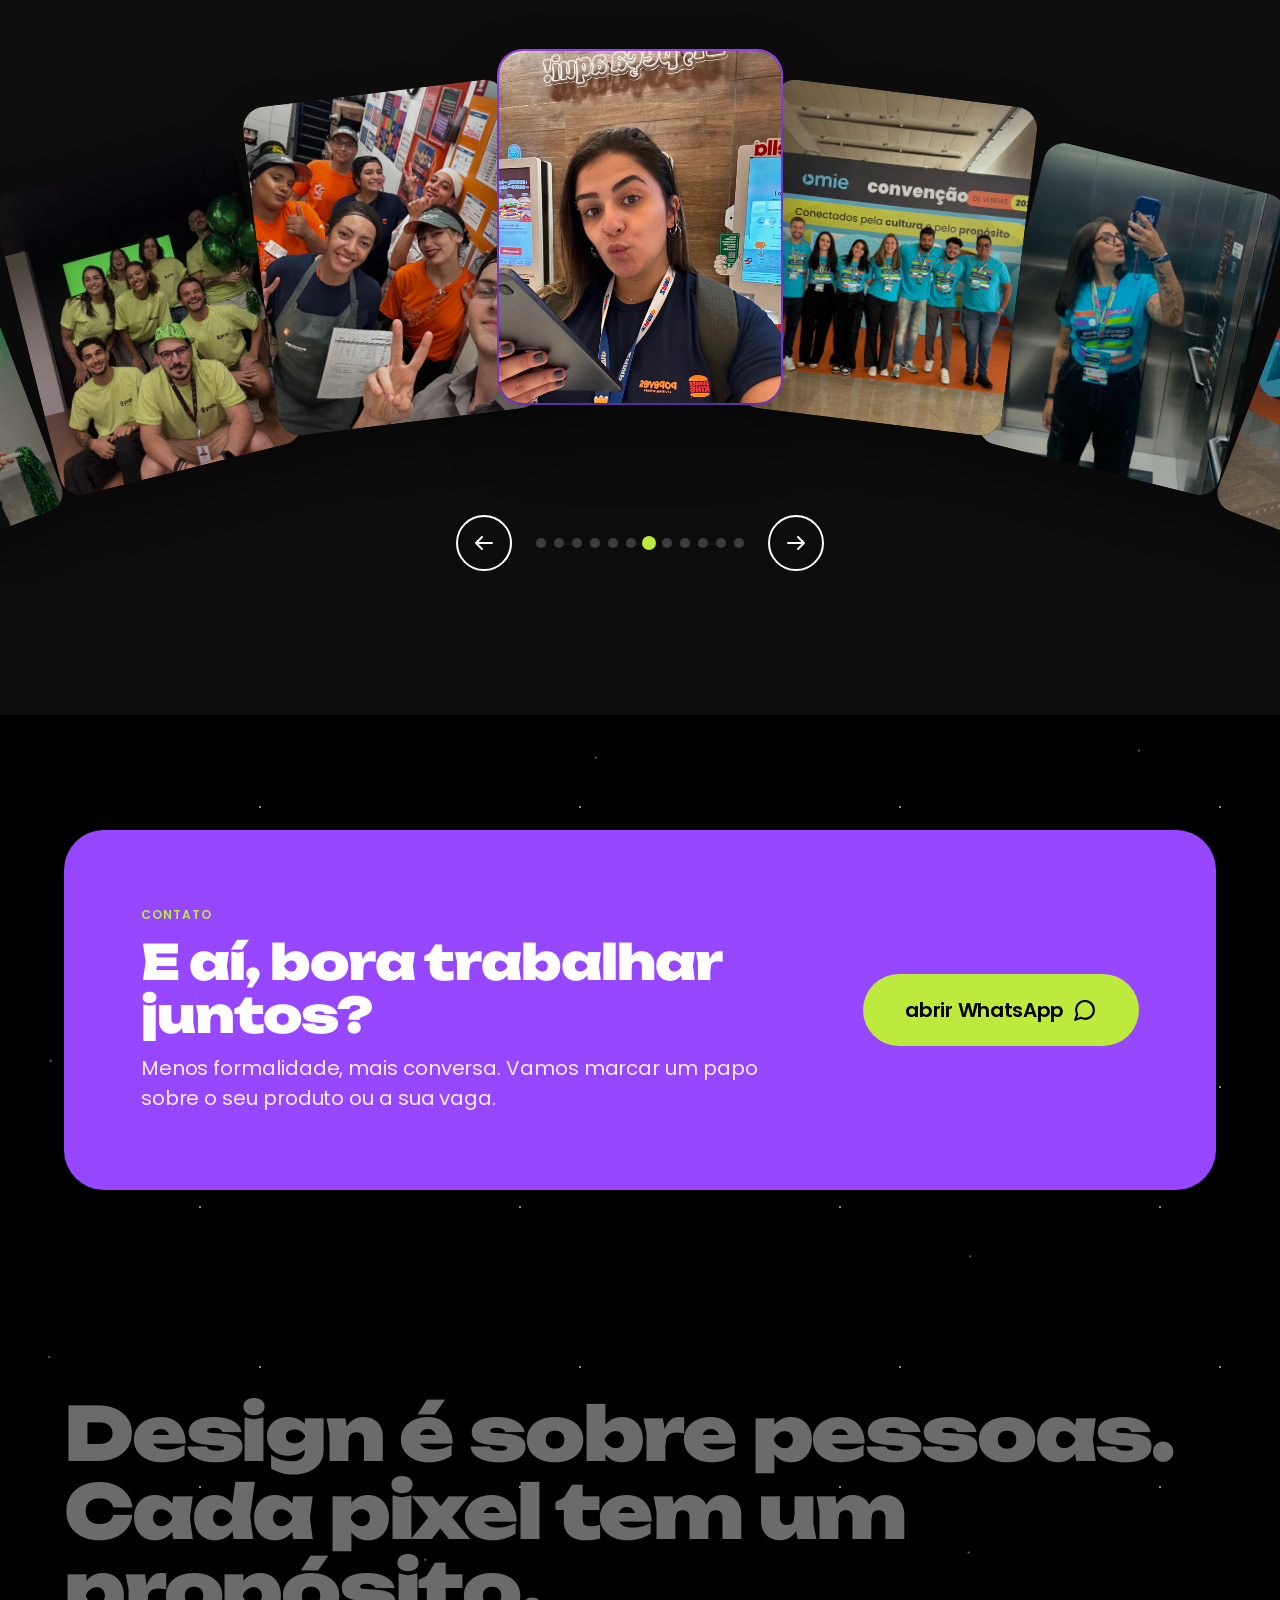
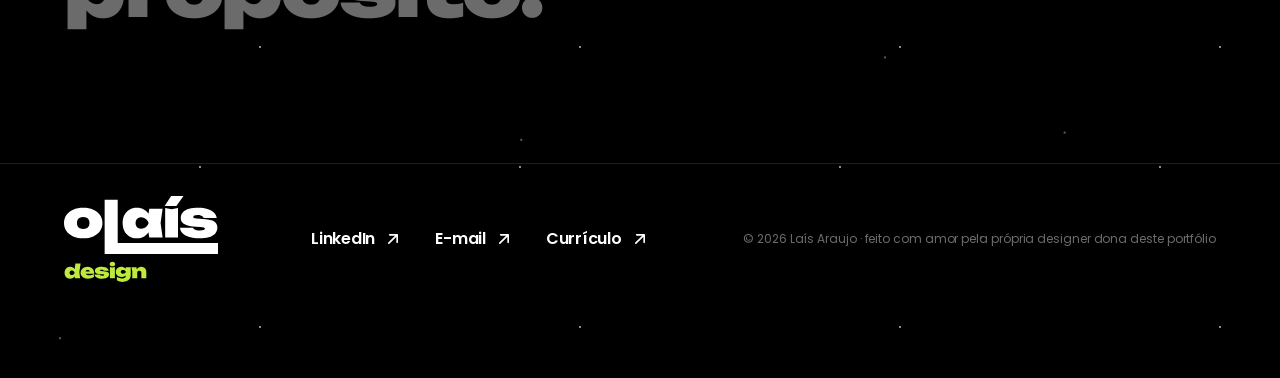
==== commit b9bc8daa: "Cases ge (Tempo Real) e GloboPop Novelinhas no layout v7 do Figma Páginas refeitas a partir do Figma" ====
--- a/index.html
+++ b/index.html
@@ -273,7 +273,7 @@
                 <span class="project-card__logo" role="img" aria-label="ge"><img class="company-logo" src="assets/logos/ge.png" alt="" style="--ratio: 282/200; --h: 30px" loading="lazy"></span>
                 <span class="project-card__arrow" aria-hidden="true"><svg class="icon"><use href="#arrow-up-right"/></svg></span>
               </div>
-              <h3 class="project-card__title"><a class="project-card__link" href="projetos/ge-card-de-atleta.html" data-i18n="card.ge.title">Card de atleta & Você sabia?</a></h3>
+              <h3 class="project-card__title"><a class="project-card__link" href="projetos/ge-card-de-atleta.html" data-i18n="card.ge.title">Da estatística à narrativa: projetando com IA para o Tempo Real do ge</a></h3>
               <div class="project-card__foot">
                 <ul class="tag-list"><li class="tag tag--accent" data-i18n="card.ge.tag0">Dados & IA</li><li class="tag tag--outline" data-i18n="card.ge.tag1">Esporte</li></ul>
               </div>
@@ -285,7 +285,7 @@
                 <span class="project-card__logo" role="img" aria-label="GloboPop"><img class="company-logo" src="assets/logos/opop.png" alt="" style="--ratio: 556/200; --h: 24px" loading="lazy"></span>
                 <span class="project-card__arrow" aria-hidden="true"><svg class="icon"><use href="#arrow-up-right"/></svg></span>
               </div>
-              <h3 class="project-card__title"><a class="project-card__link" href="projetos/globopop-novelinhas.html" data-i18n="card.novelinhas.title">Microdramas & Novelinhas</a></h3>
+              <h3 class="project-card__title"><a class="project-card__link" href="projetos/globopop-novelinhas.html" data-i18n="card.novelinhas.title">Agora ninguém mais perde o próximo capítulo</a></h3>
               <div class="project-card__foot">
                 <ul class="tag-list"><li class="tag tag--brand" data-i18n="card.novelinhas.tag0">Retenção</li><li class="tag tag--outline" data-i18n="card.novelinhas.tag1">Vídeo vertical</li></ul>
               </div>
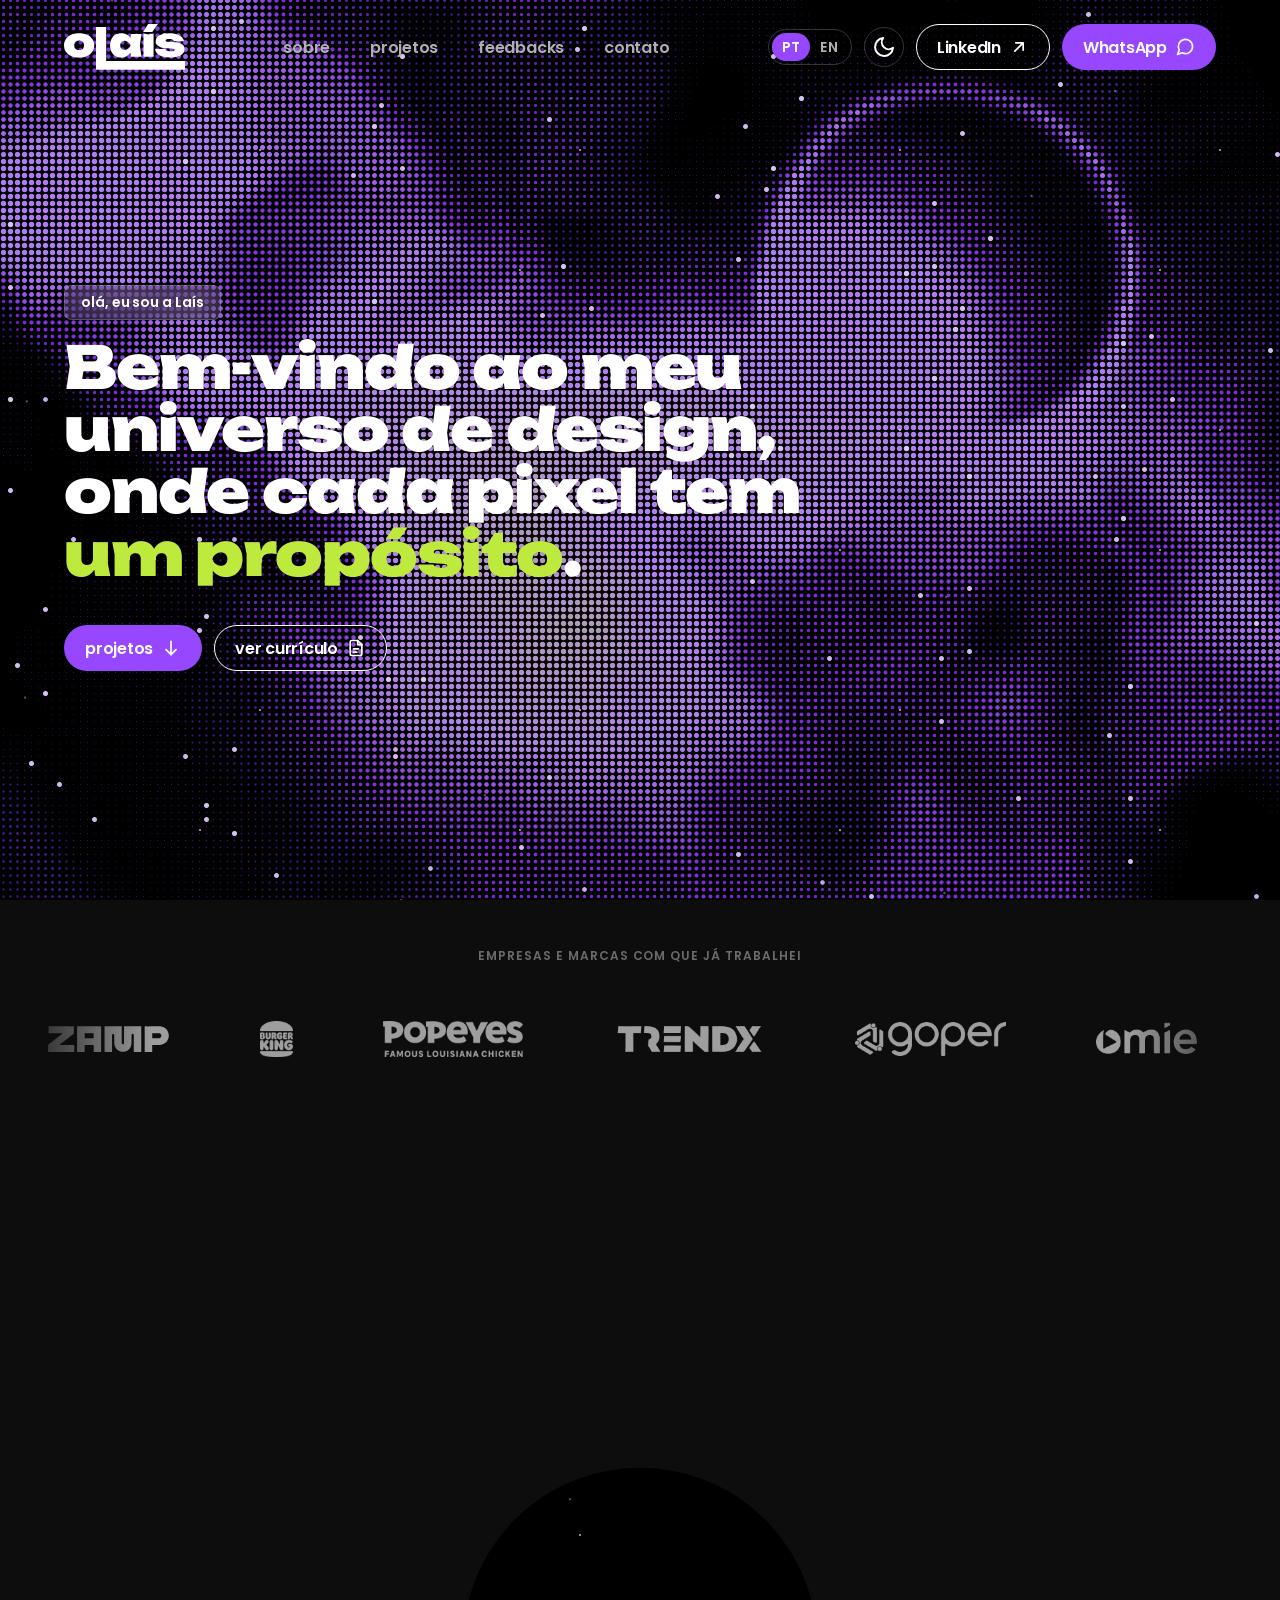
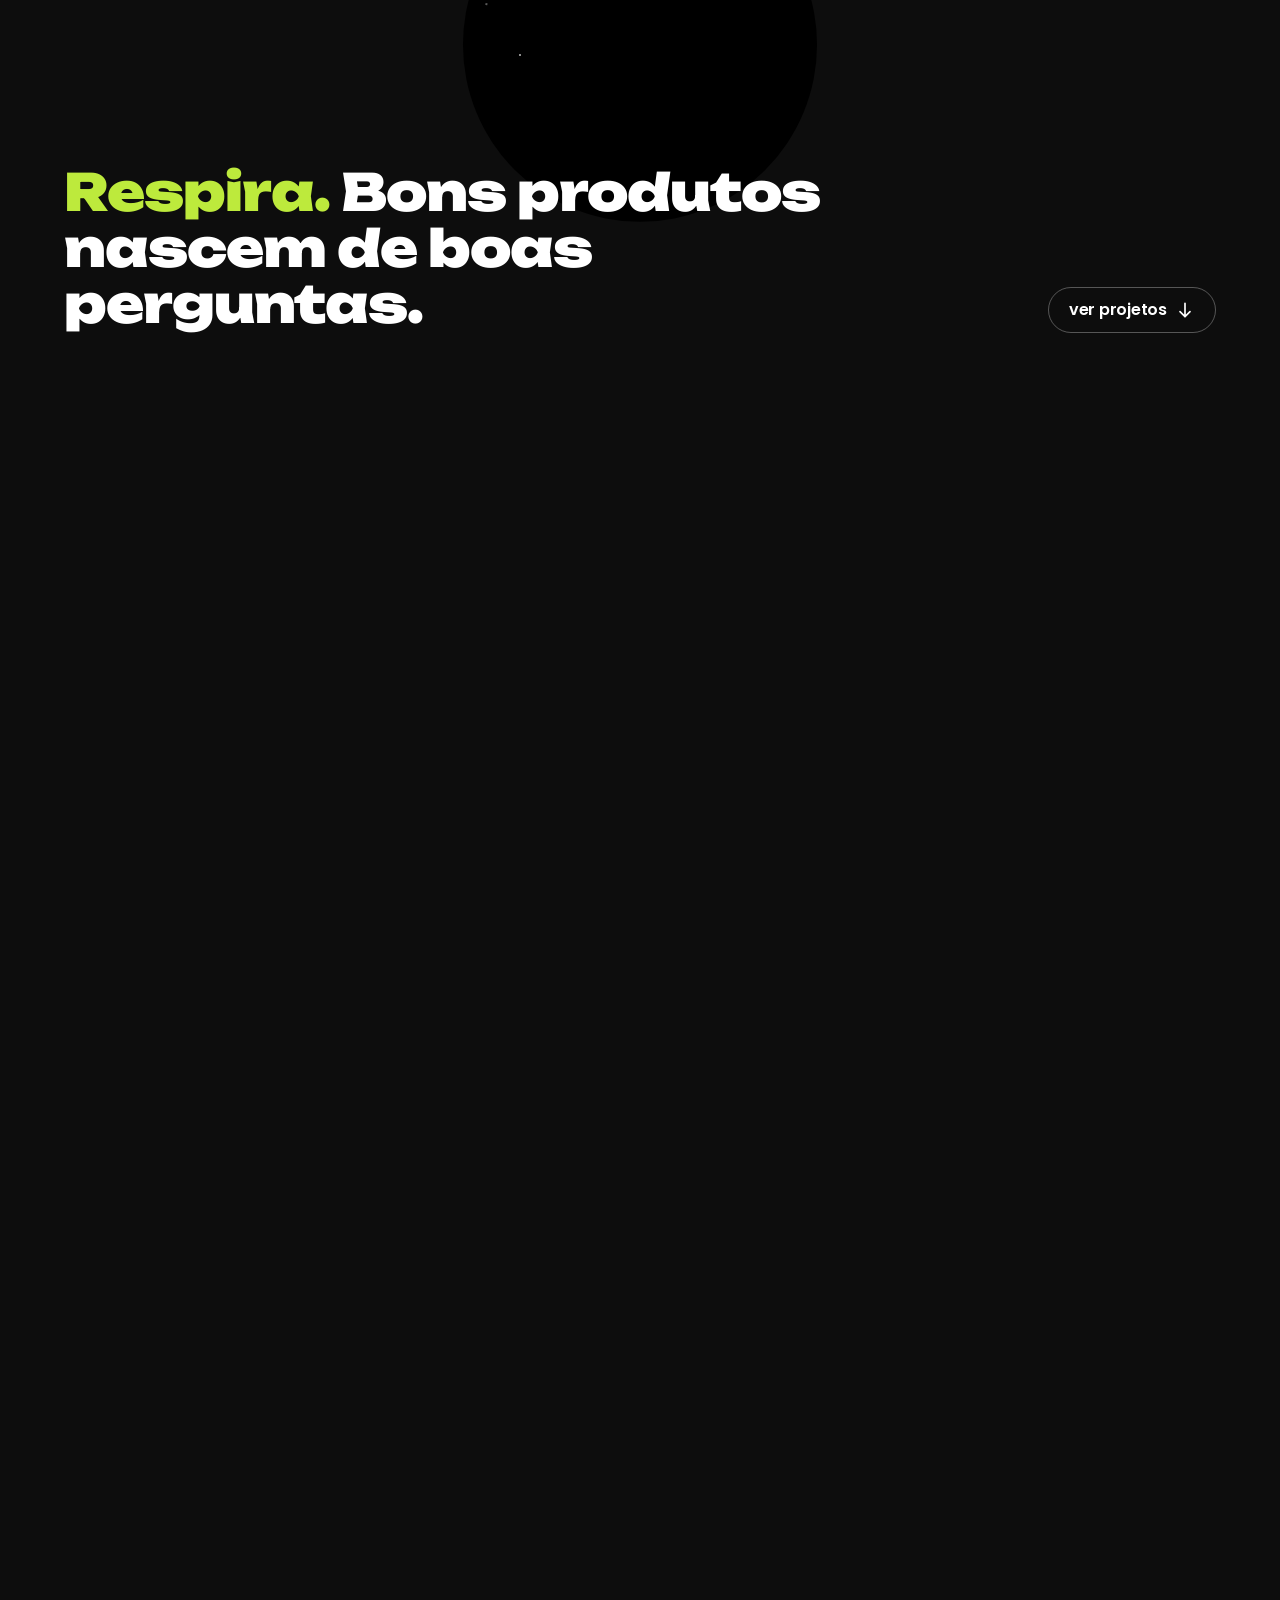
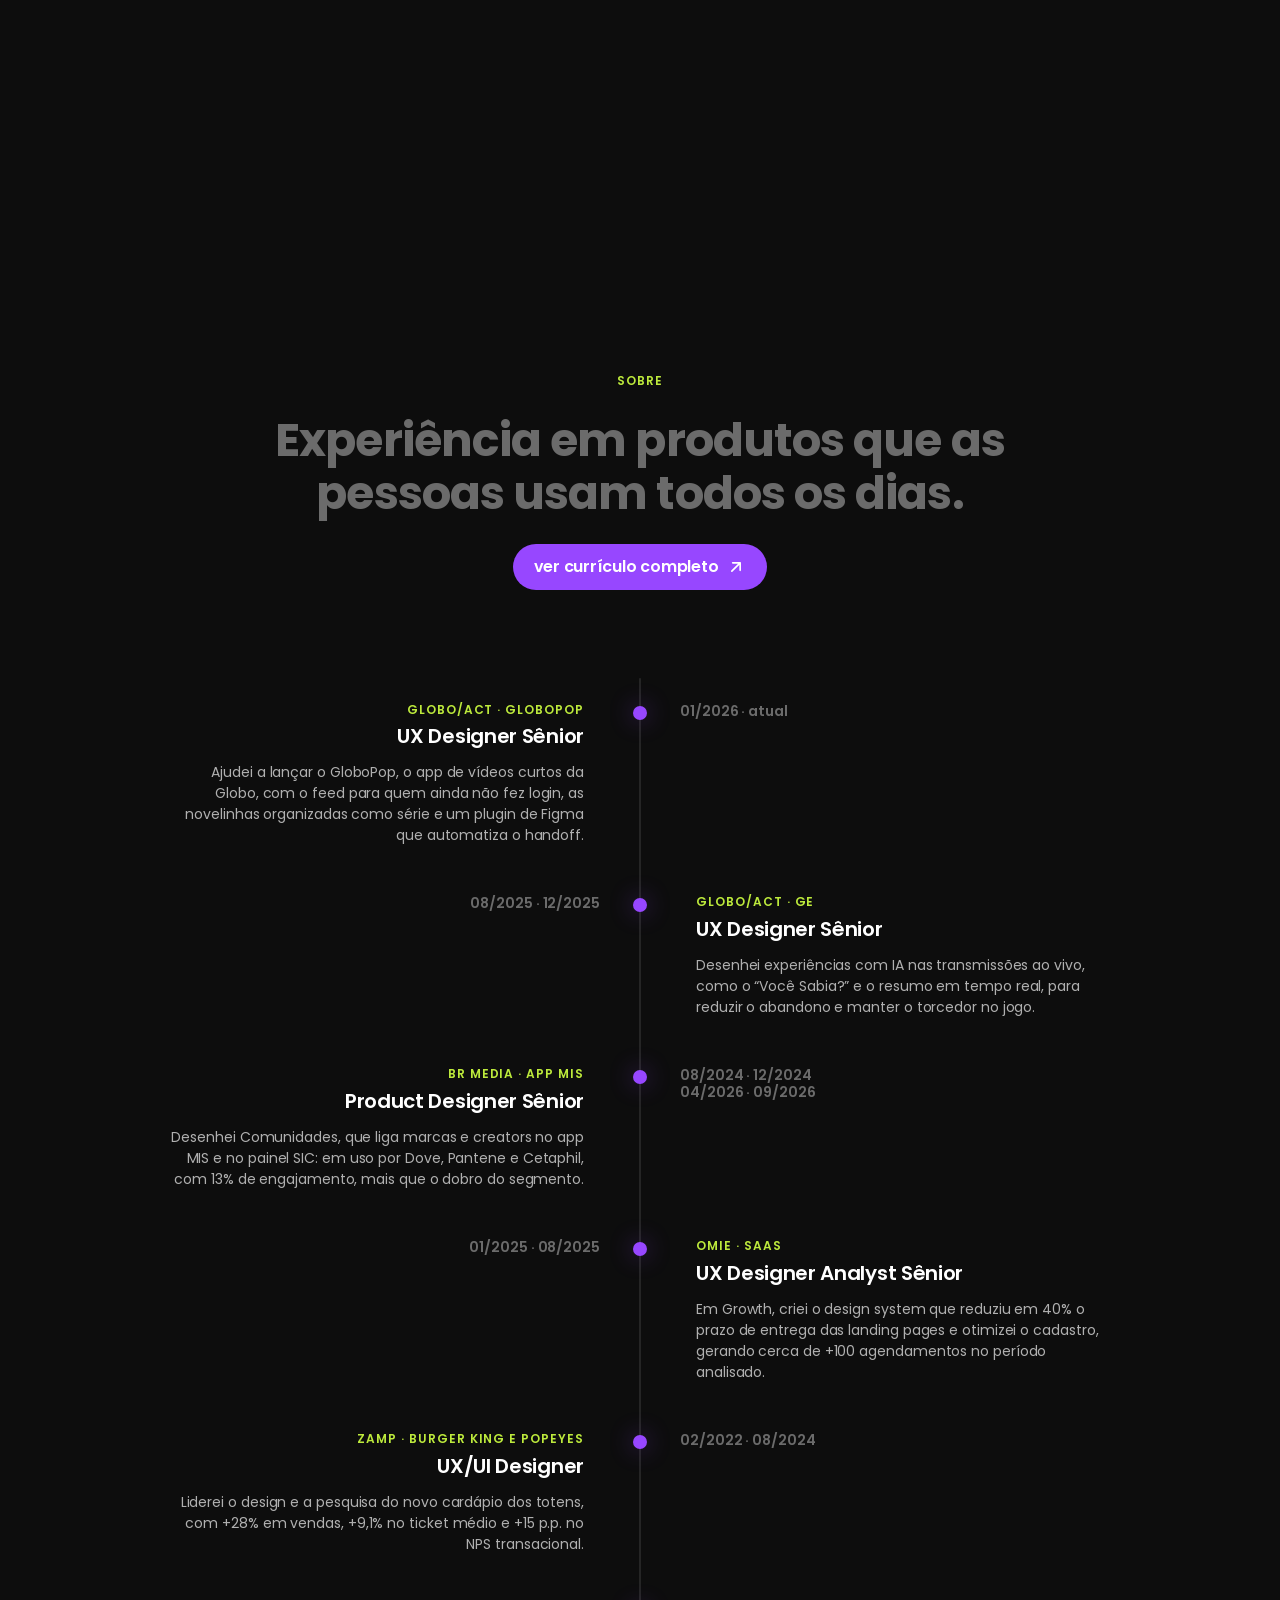
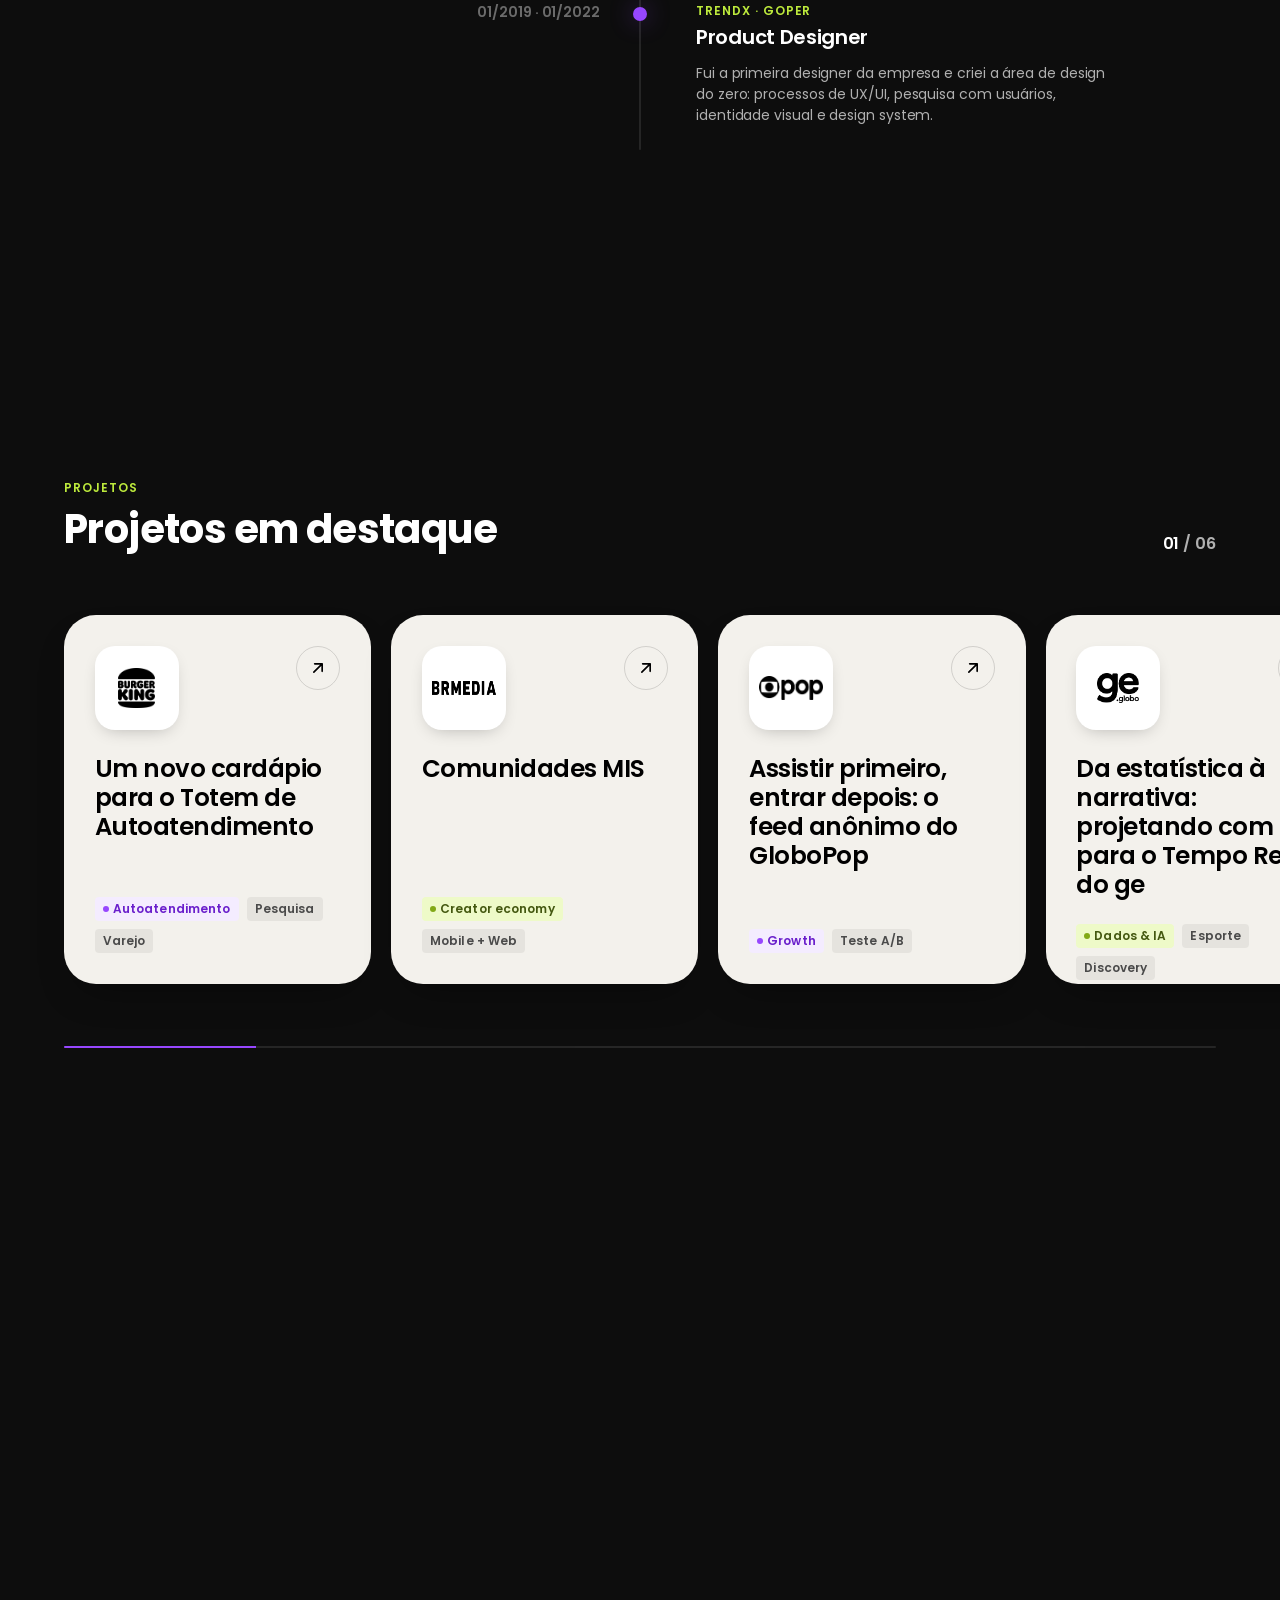
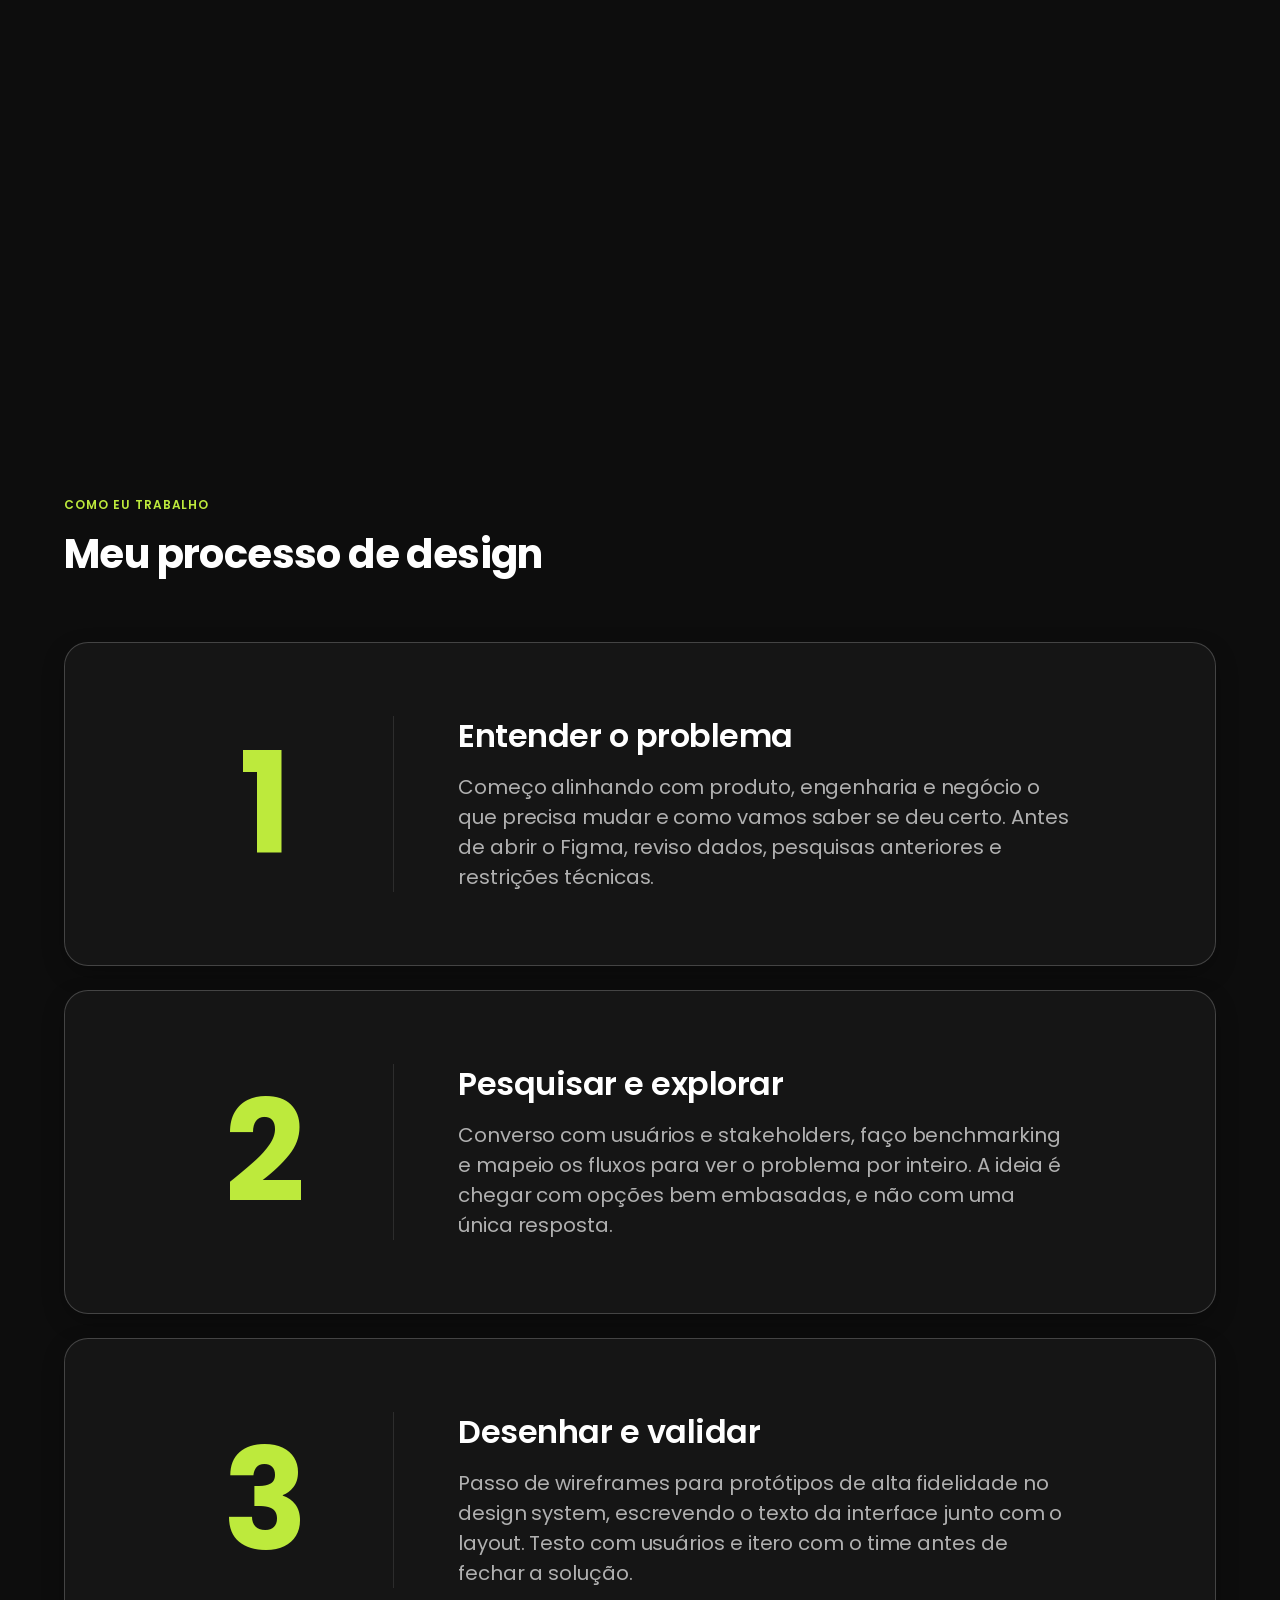
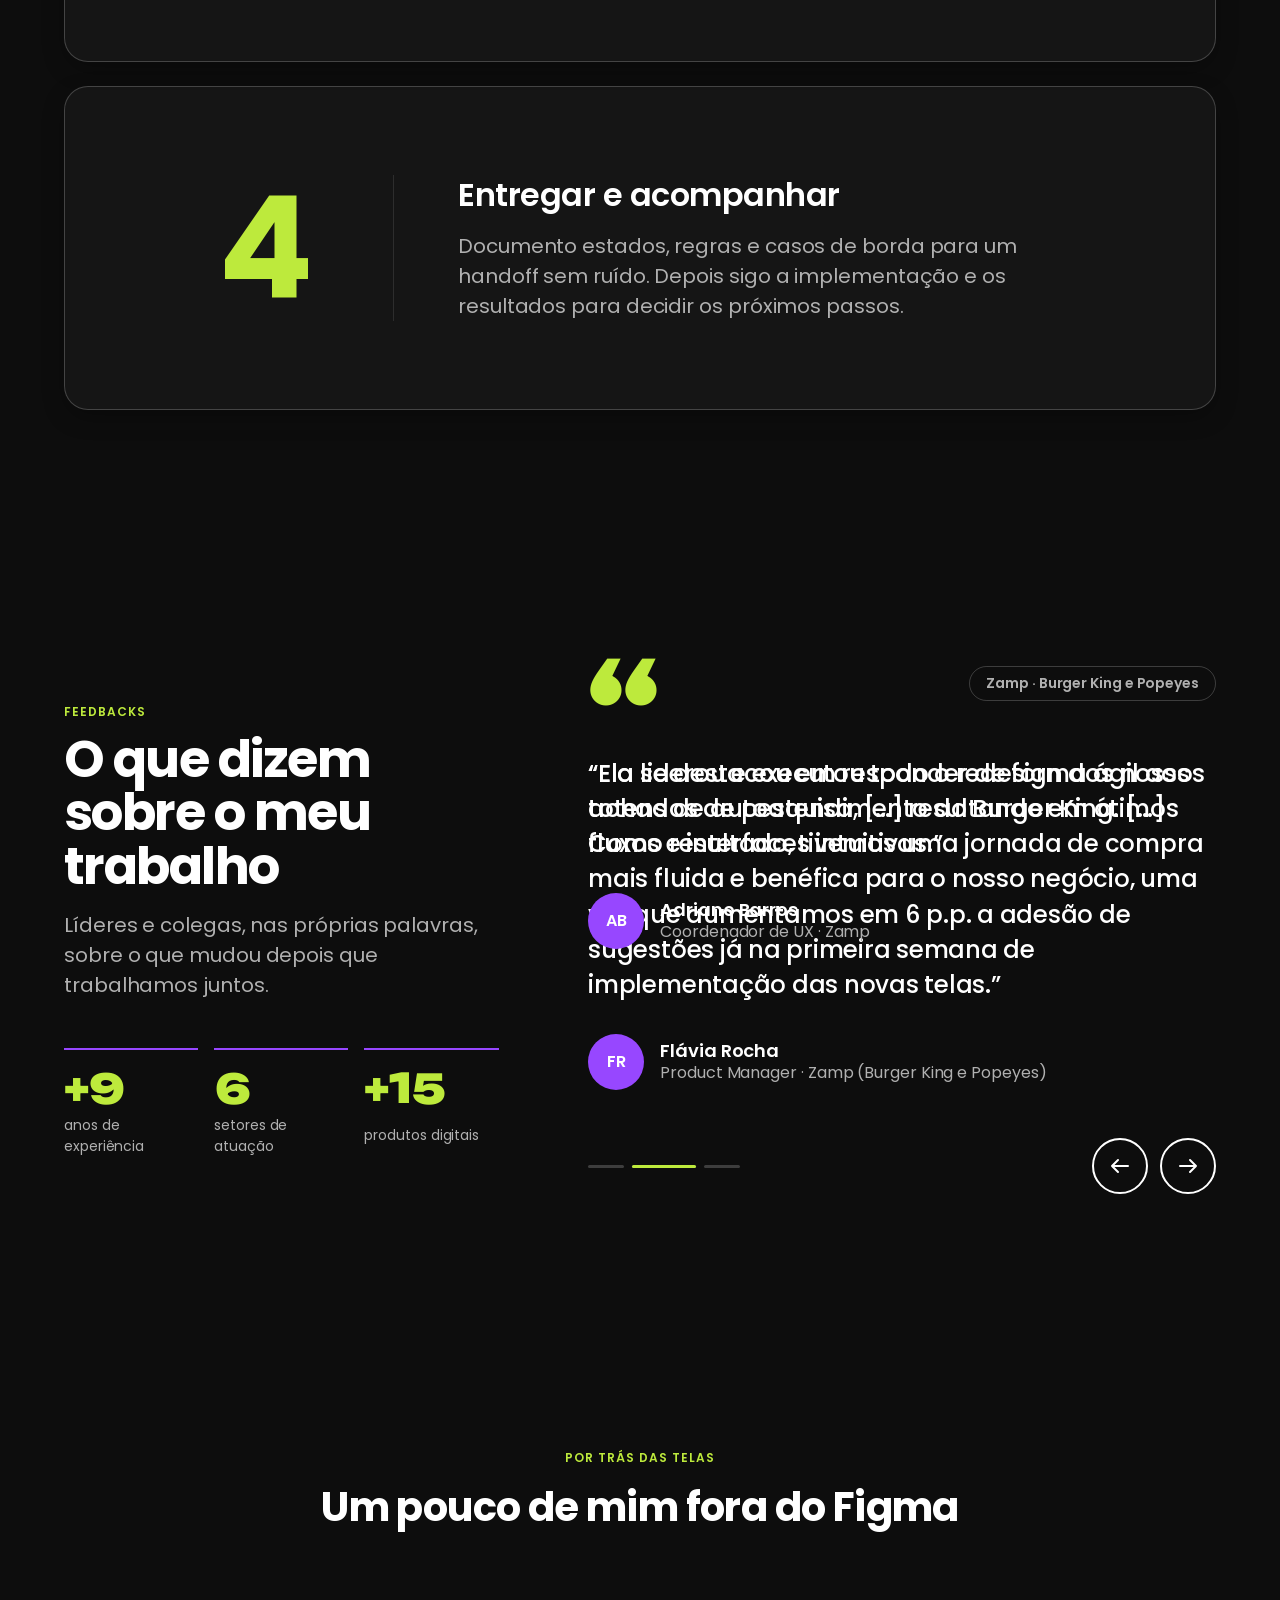
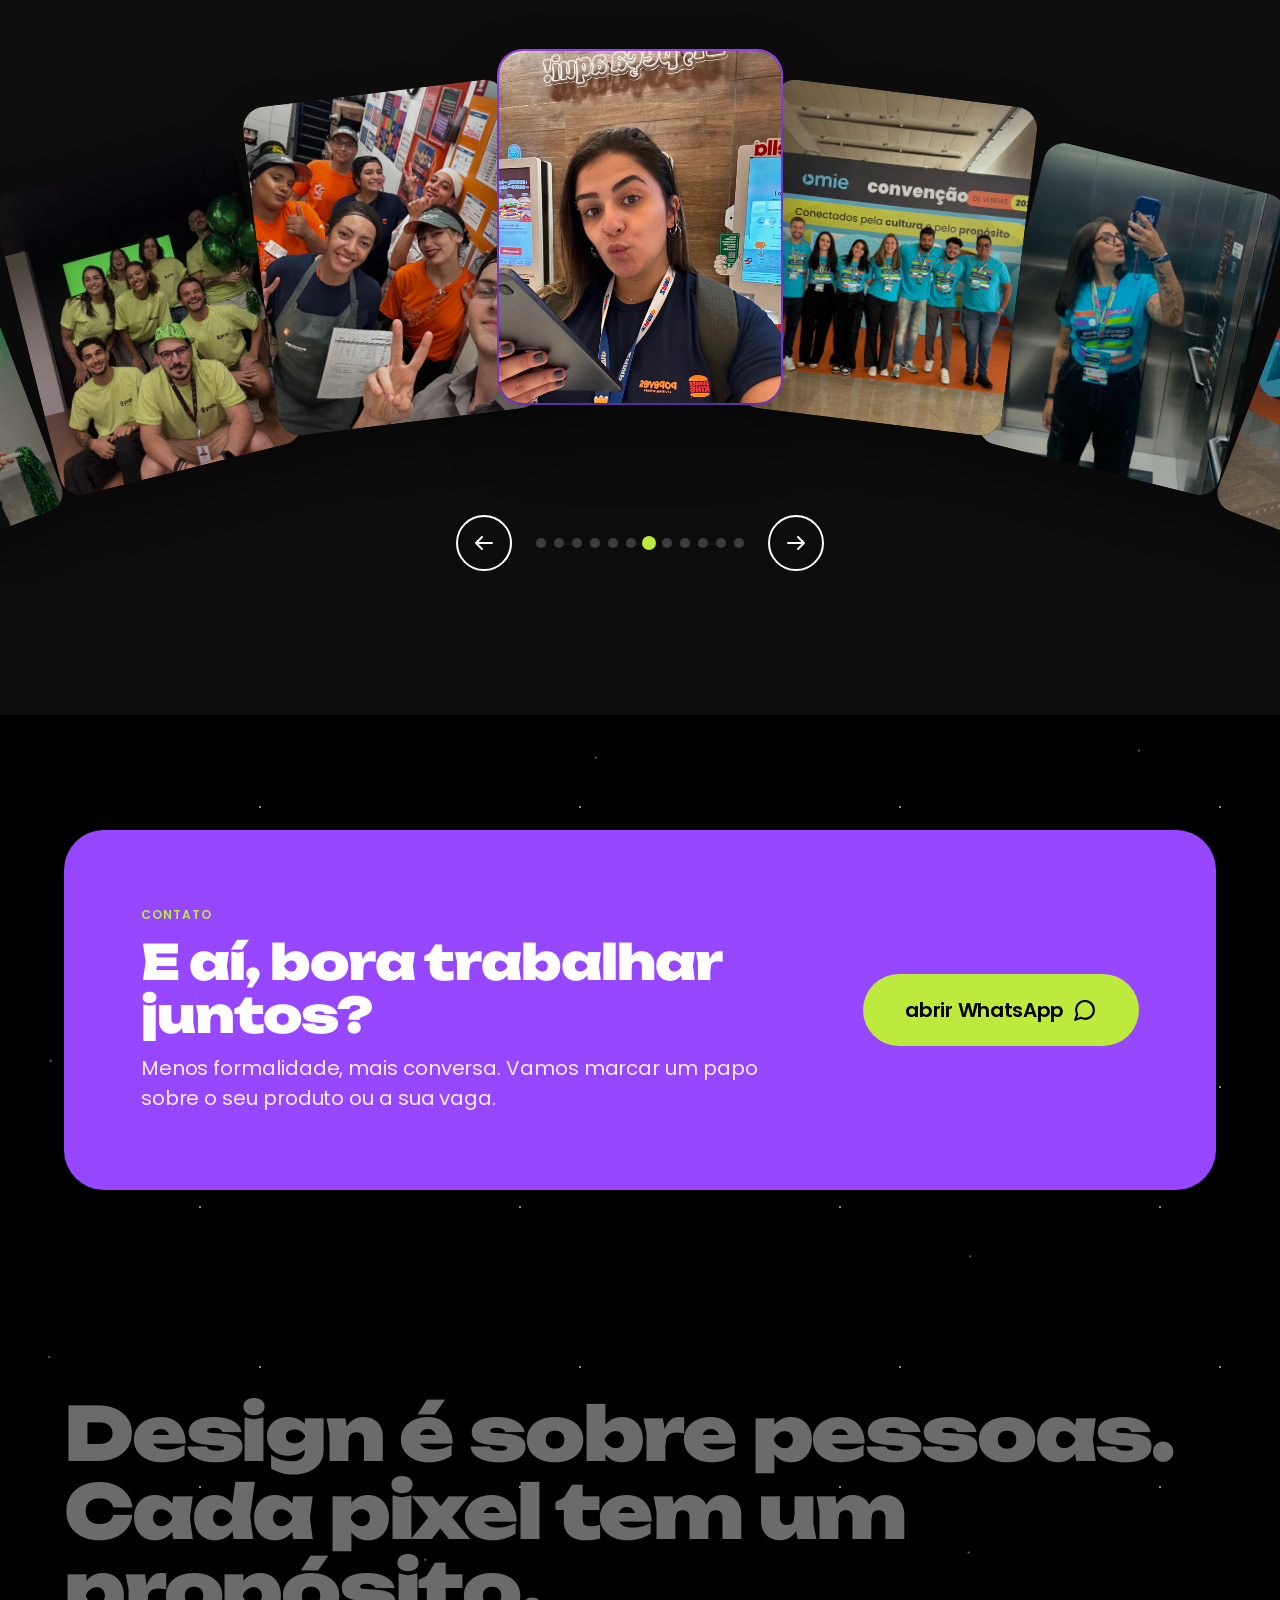
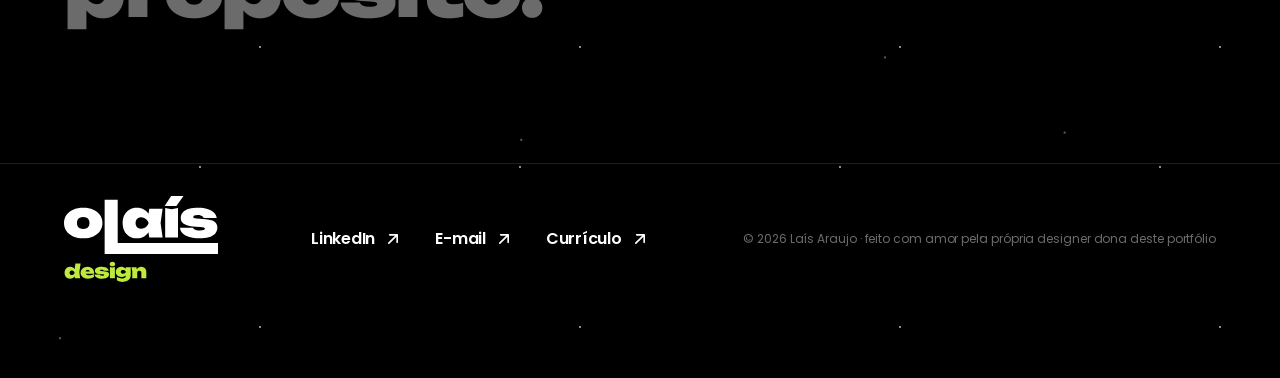
==== commit 81d23096: "Ajustes dos cases ge e Novelinhas, tags dos cards padronizadas e imagens antigas removidas - Novelin" ====
--- a/index.html
+++ b/index.html
@@ -14,10 +14,10 @@
   <link rel="preconnect" href="https://fonts.googleapis.com">
   <link rel="preconnect" href="https://fonts.gstatic.com" crossorigin>
   <link href="https://fonts.googleapis.com/css2?family=Poppins:wght@400;600;700&family=Unbounded:wght@900&display=swap" rel="stylesheet">
-  <link rel="stylesheet" href="styles/tokens.css?v=65">
-  <link rel="stylesheet" href="styles/main.css?v=65">
-  <link rel="stylesheet" href="styles/home.css?v=65">
-  <link rel="stylesheet" href="styles/motion.css?v=65">
+  <link rel="stylesheet" href="styles/tokens.css?v=66">
+  <link rel="stylesheet" href="styles/main.css?v=66">
+  <link rel="stylesheet" href="styles/home.css?v=66">
+  <link rel="stylesheet" href="styles/motion.css?v=66">
   <script>try{var t=localStorage.getItem('theme');if(t)document.documentElement.dataset.theme=t}catch(e){}document.documentElement.classList.add('js');/* captura da miniatura (navegador automatizado ou sem armazenamento): pula a abertura e mostra a home pronta */(function(){var c=navigator.webdriver===true||/[?&]thumb/.test(location.search);try{sessionStorage.setItem('_t','1');sessionStorage.removeItem('_t')}catch(e){c=true}if(c)document.documentElement.classList.add('is-capture')})()</script>
 </head>
 <body>
@@ -275,7 +275,7 @@
               </div>
               <h3 class="project-card__title"><a class="project-card__link" href="projetos/ge-card-de-atleta.html" data-i18n="card.ge.title">Da estatística à narrativa: projetando com IA para o Tempo Real do ge</a></h3>
               <div class="project-card__foot">
-                <ul class="tag-list"><li class="tag tag--accent" data-i18n="card.ge.tag0">Dados & IA</li><li class="tag tag--outline" data-i18n="card.ge.tag1">Esporte</li></ul>
+                <ul class="tag-list"><li class="tag tag--accent" data-i18n="card.ge.tag0">Dados & IA</li><li class="tag tag--outline" data-i18n="card.ge.tag1">Esporte</li><li class="tag tag--outline" data-i18n="card.ge.tag2">Discovery</li></ul>
               </div>
             </div>
           </article>
@@ -287,7 +287,7 @@
               </div>
               <h3 class="project-card__title"><a class="project-card__link" href="projetos/globopop-novelinhas.html" data-i18n="card.novelinhas.title">Agora ninguém mais perde o próximo capítulo</a></h3>
               <div class="project-card__foot">
-                <ul class="tag-list"><li class="tag tag--brand" data-i18n="card.novelinhas.tag0">Retenção</li><li class="tag tag--outline" data-i18n="card.novelinhas.tag1">Vídeo vertical</li></ul>
+                <ul class="tag-list"><li class="tag tag--brand" data-i18n="card.novelinhas.tag0">GloboPop</li><li class="tag tag--outline" data-i18n="card.novelinhas.tag1">App mobile</li><li class="tag tag--outline" data-i18n="card.novelinhas.tag2">Retenção</li></ul>
               </div>
             </div>
           </article>
@@ -471,10 +471,10 @@
     </div>
   </footer>
 
-  <script src="i18n.js?v=65" defer></script>
-  <script src="logo-intro.js?v=65" defer></script>
-  <script src="scripts.js?v=65" defer></script>
-  <script src="fluid.js?v=65" defer></script>
-  <script src="nebula.js?v=65" defer></script>
+  <script src="i18n.js?v=66" defer></script>
+  <script src="logo-intro.js?v=66" defer></script>
+  <script src="scripts.js?v=66" defer></script>
+  <script src="fluid.js?v=66" defer></script>
+  <script src="nebula.js?v=66" defer></script>
 </body>
 </html>
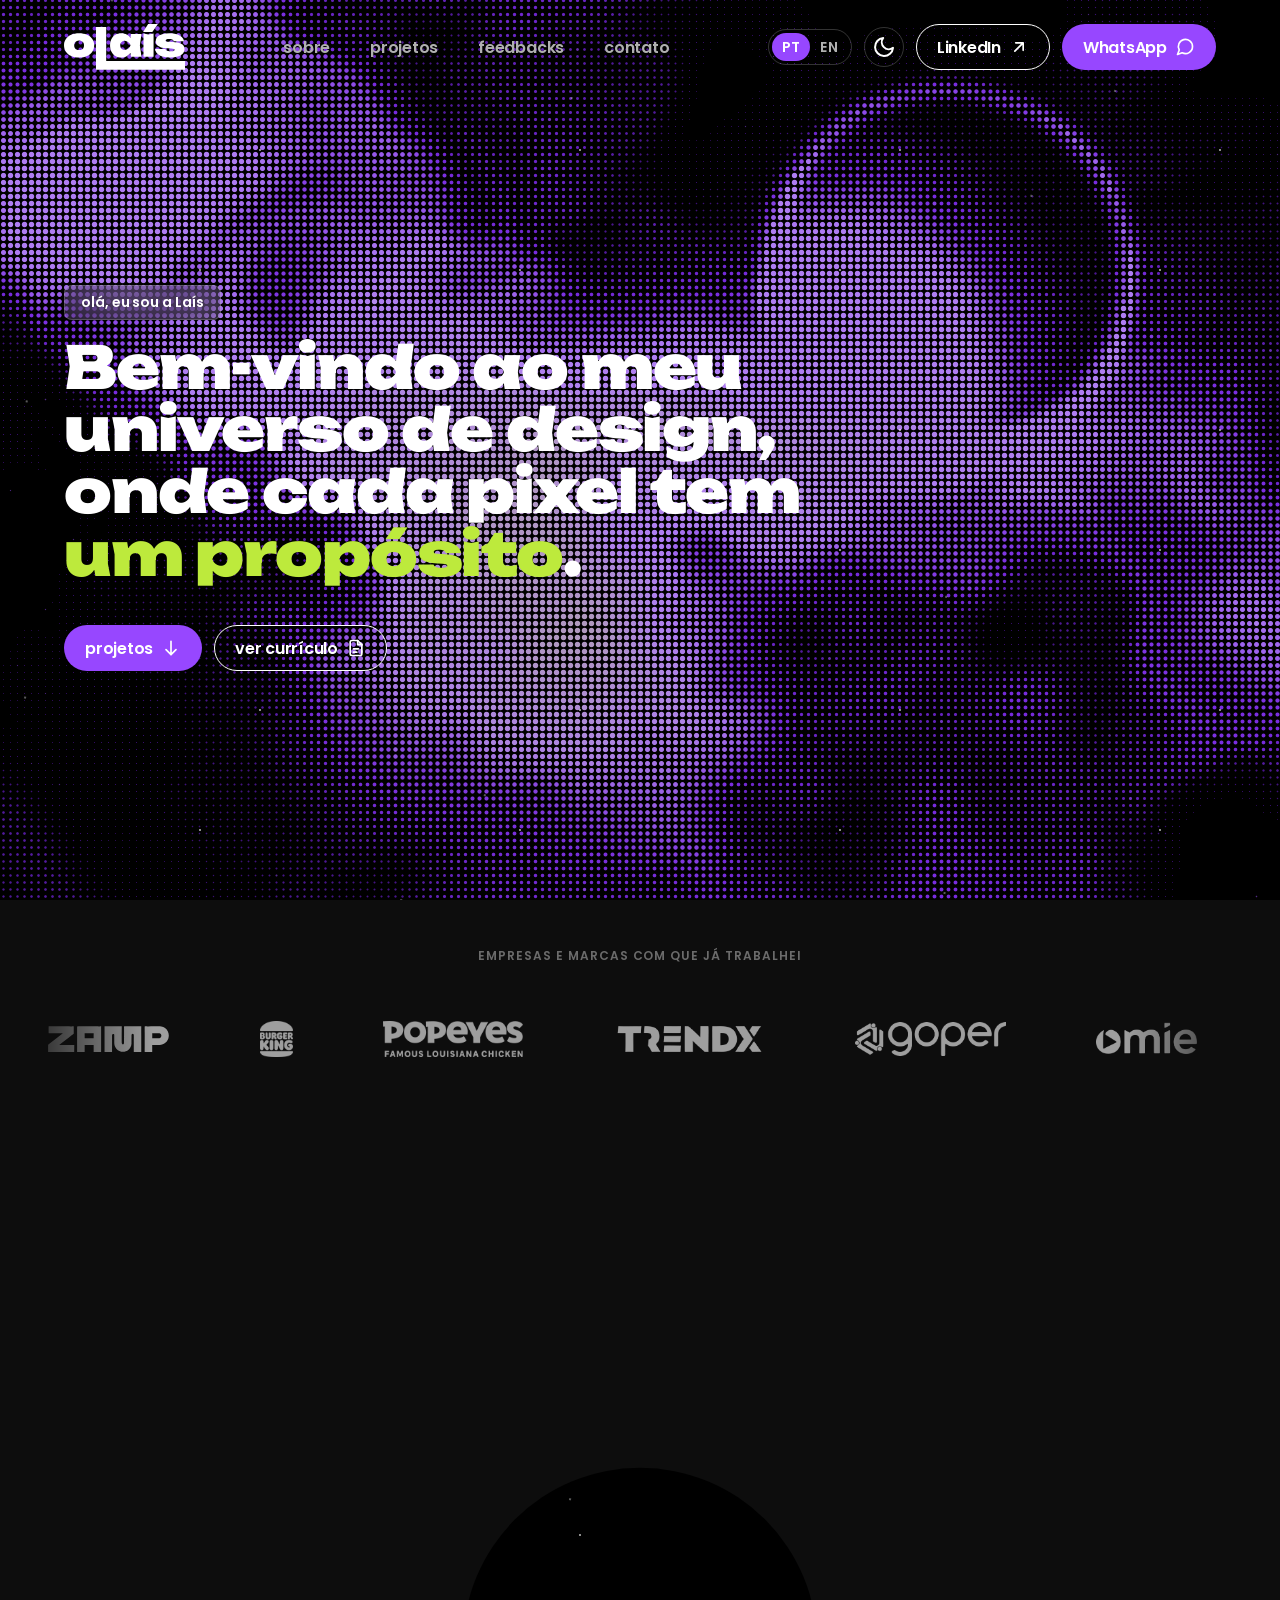
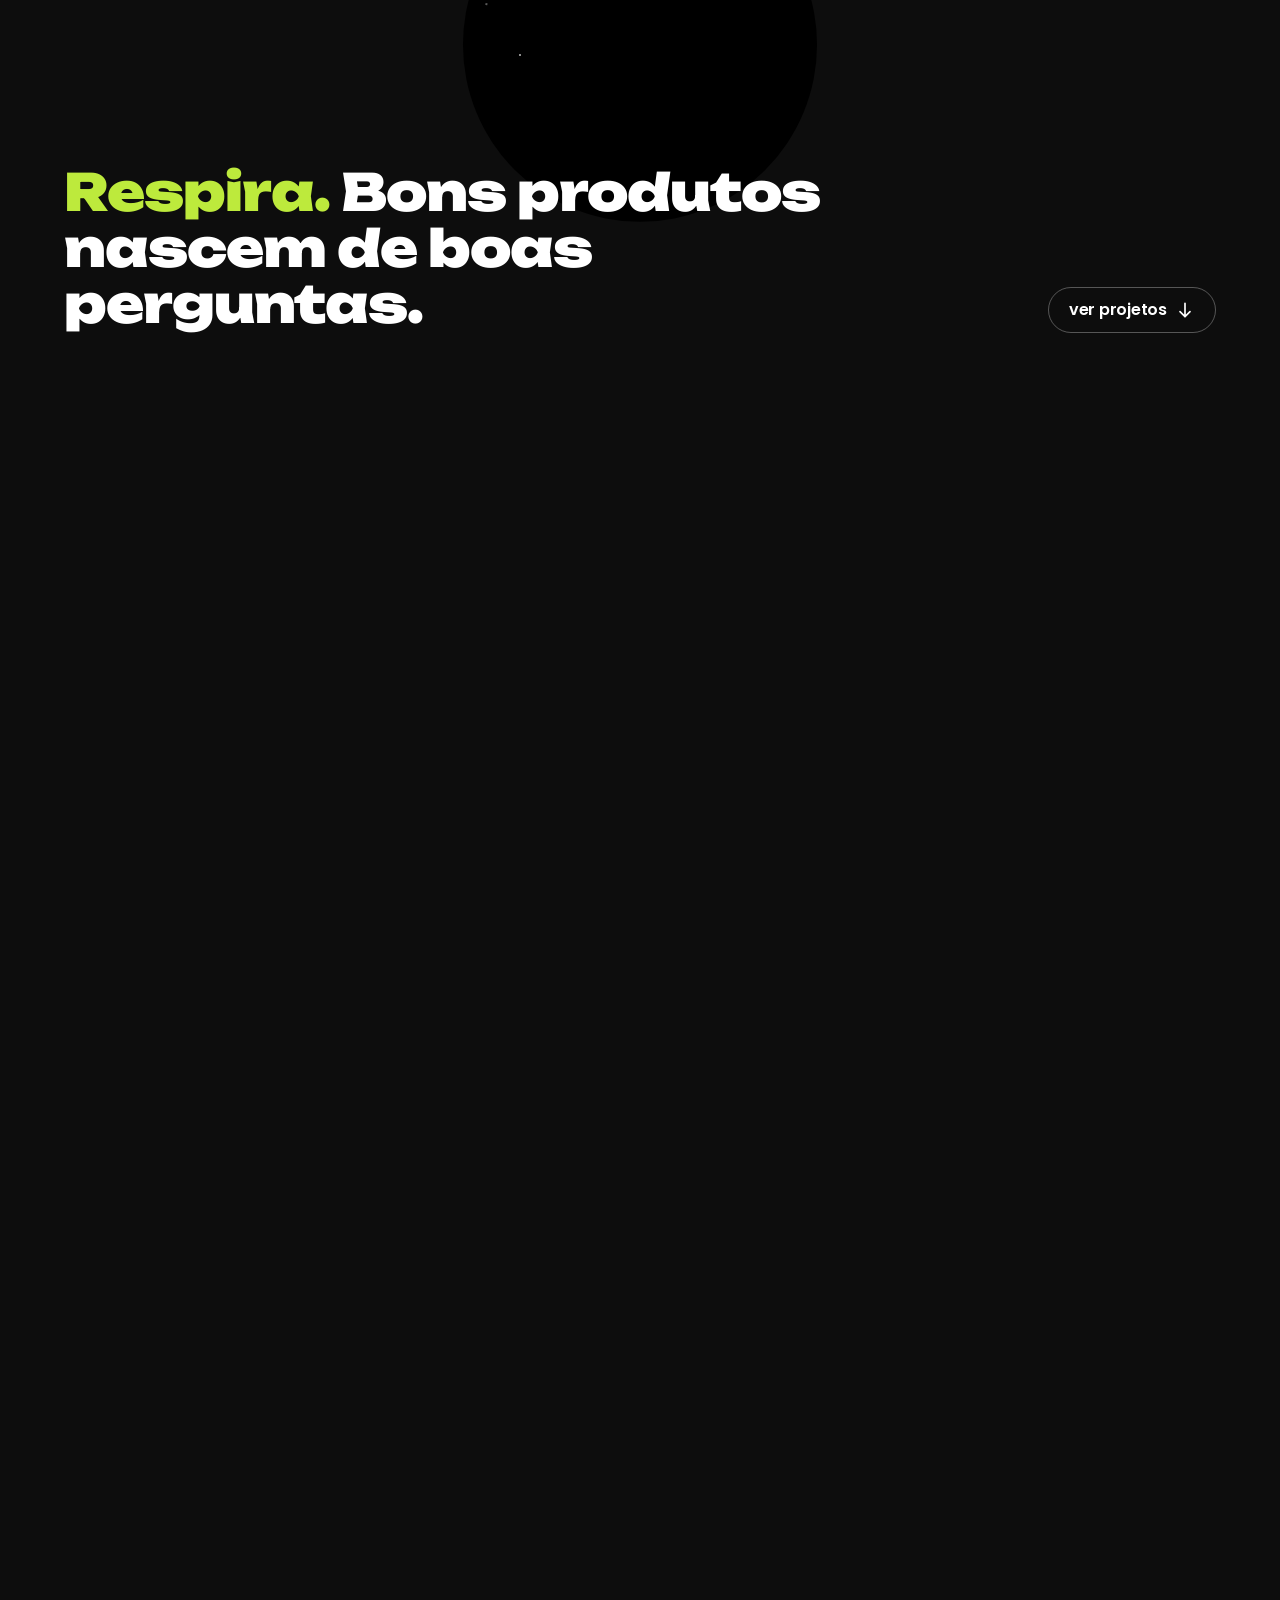
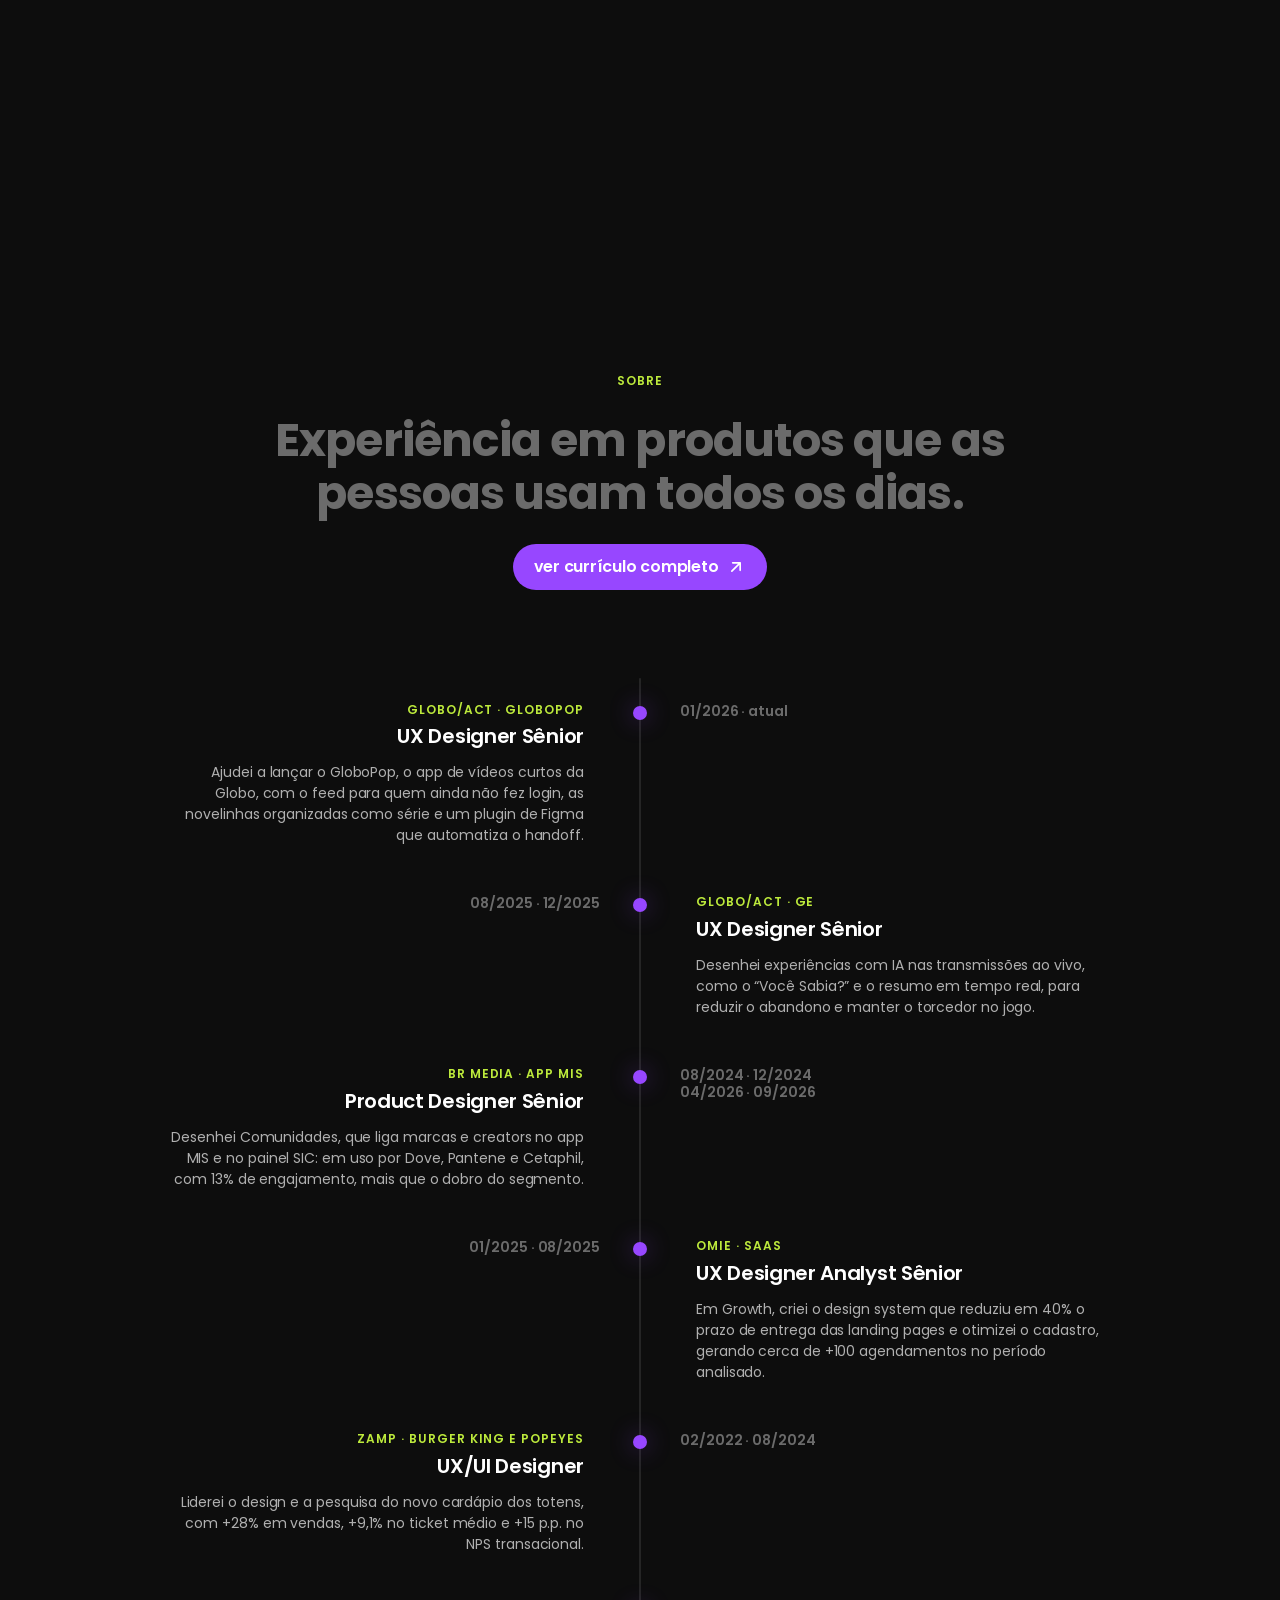
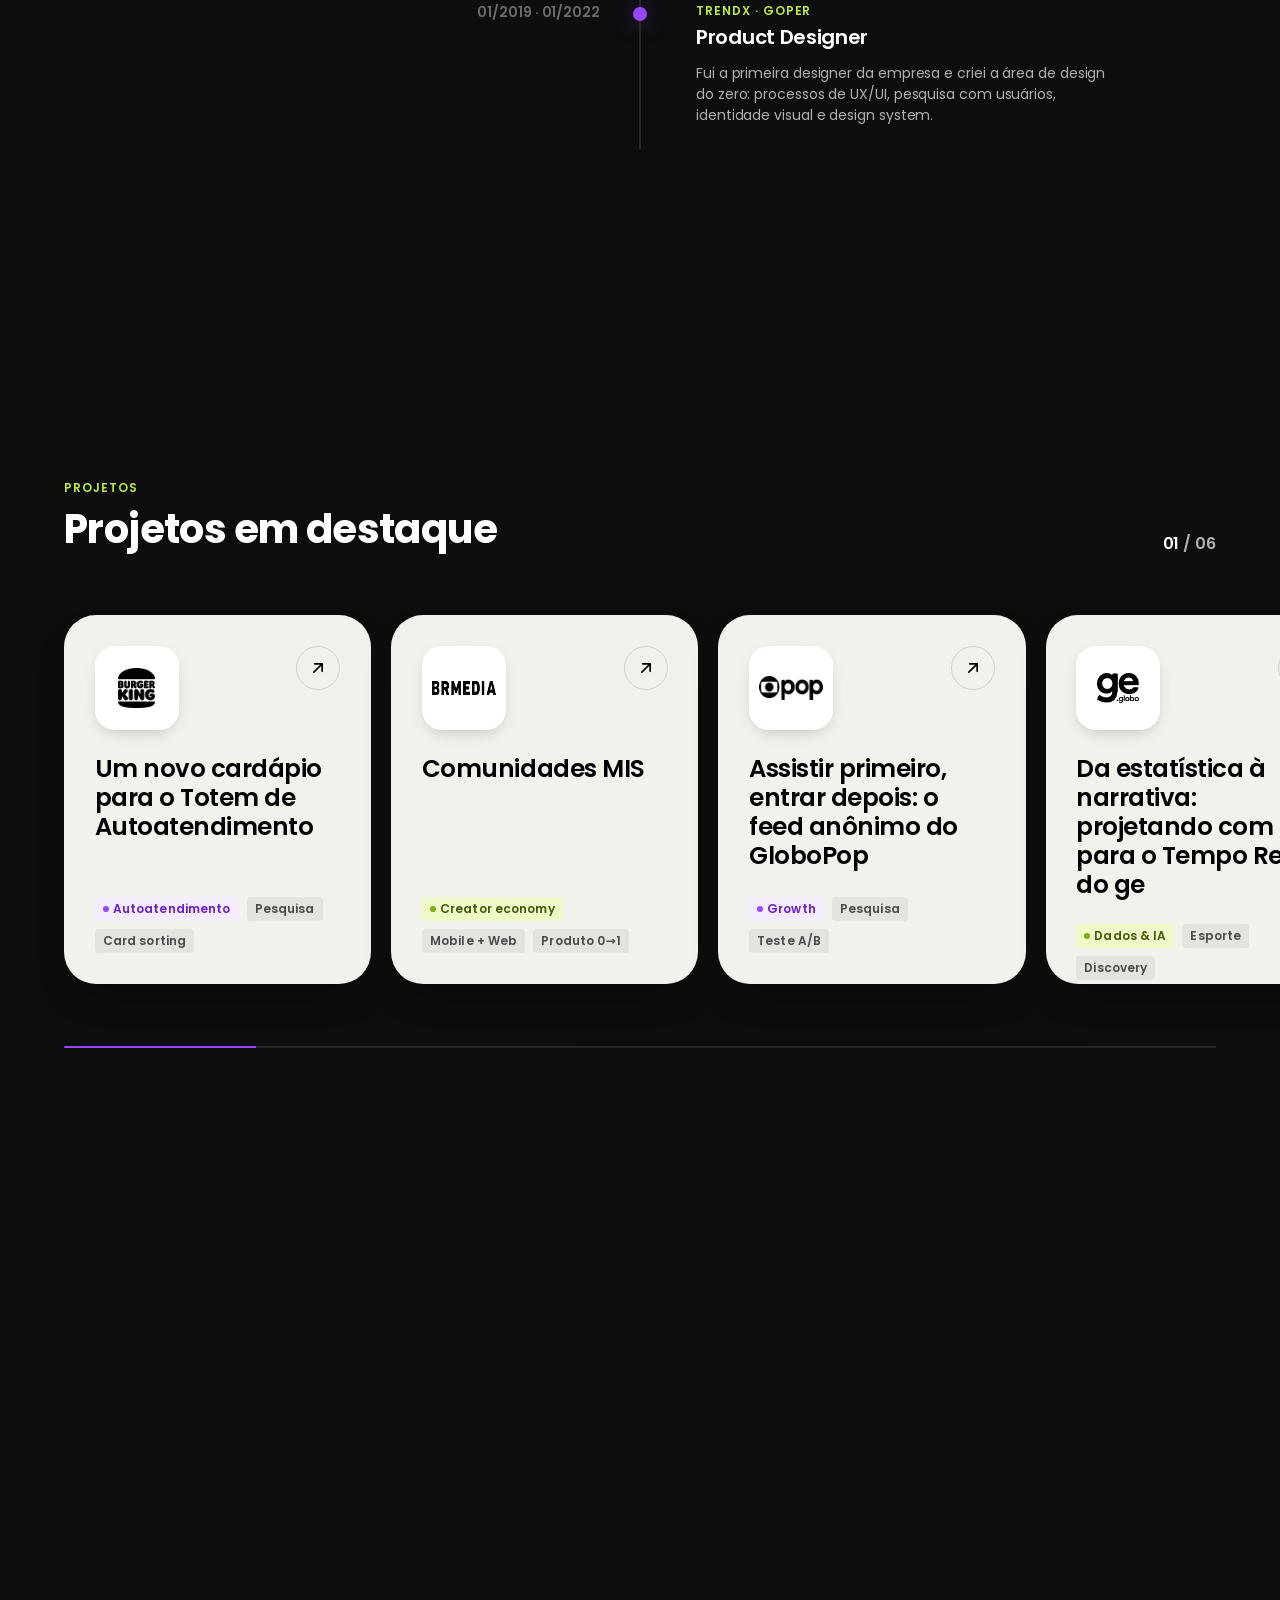
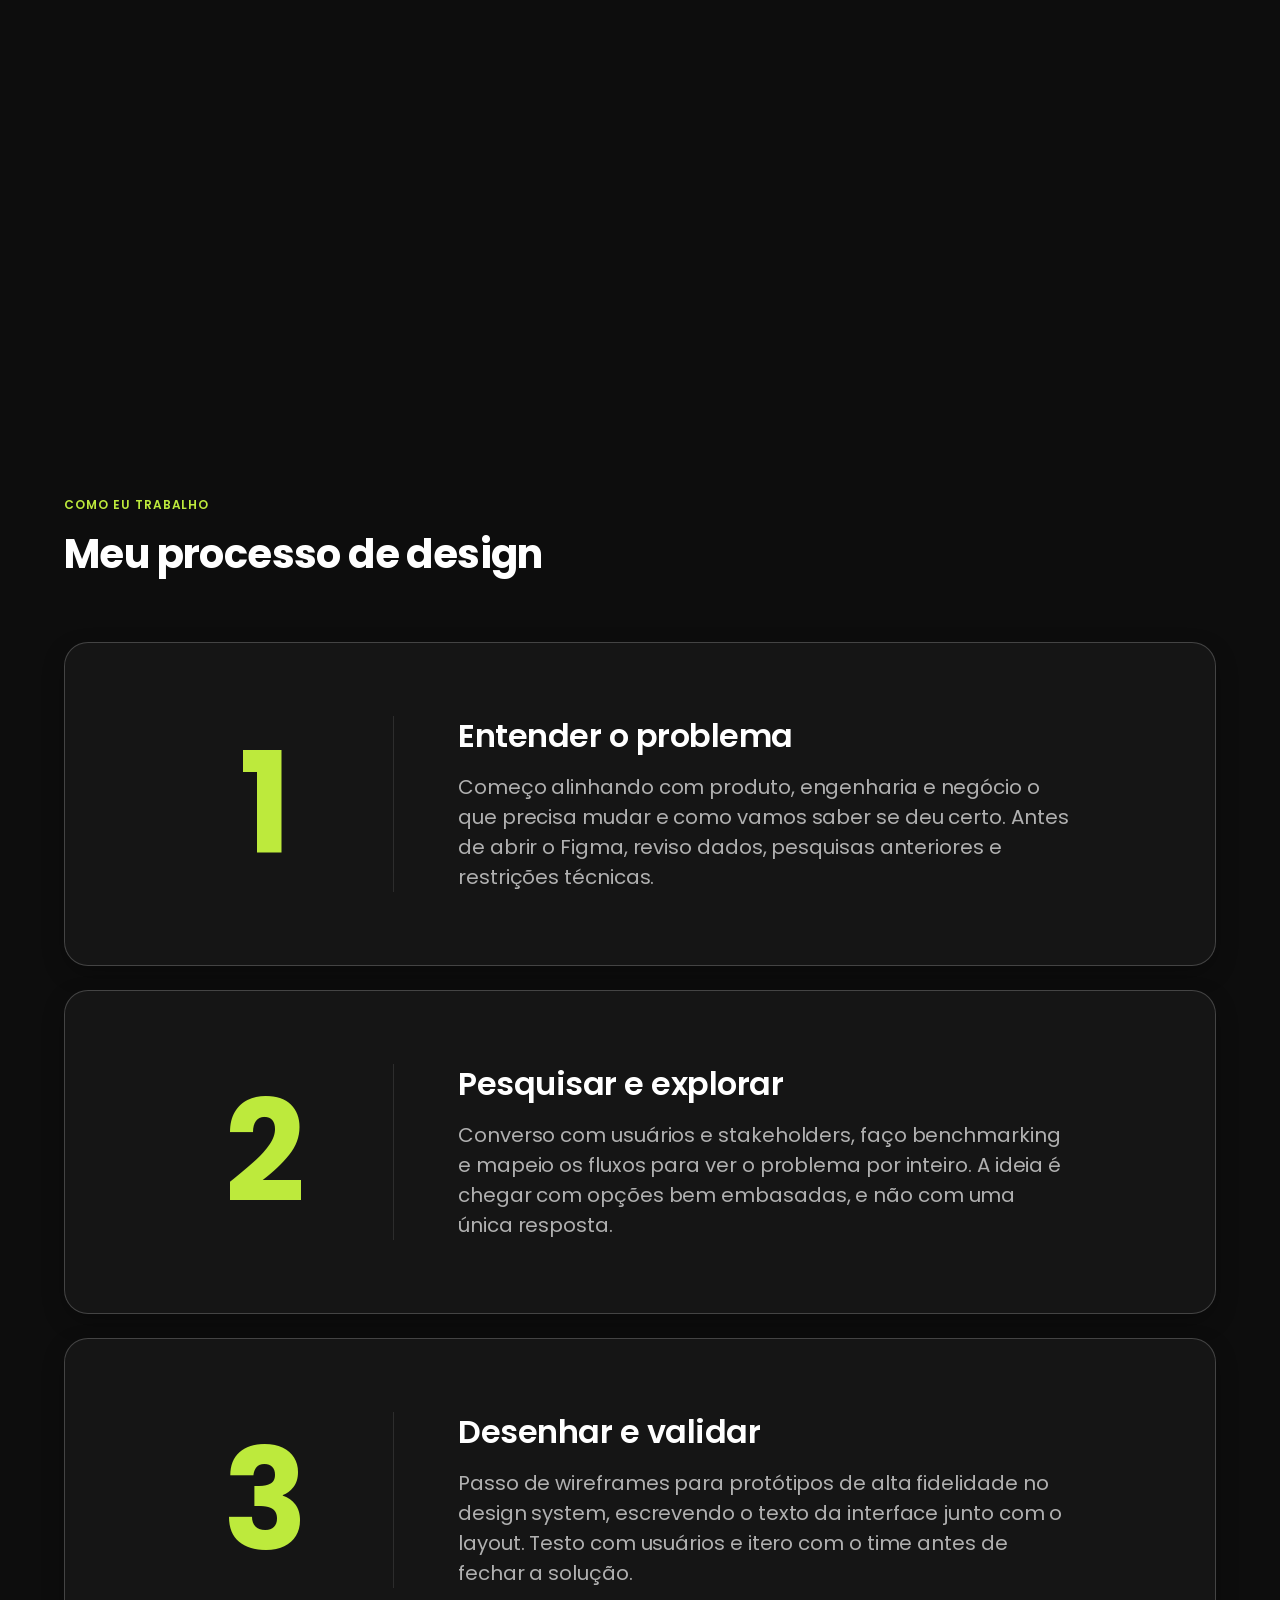
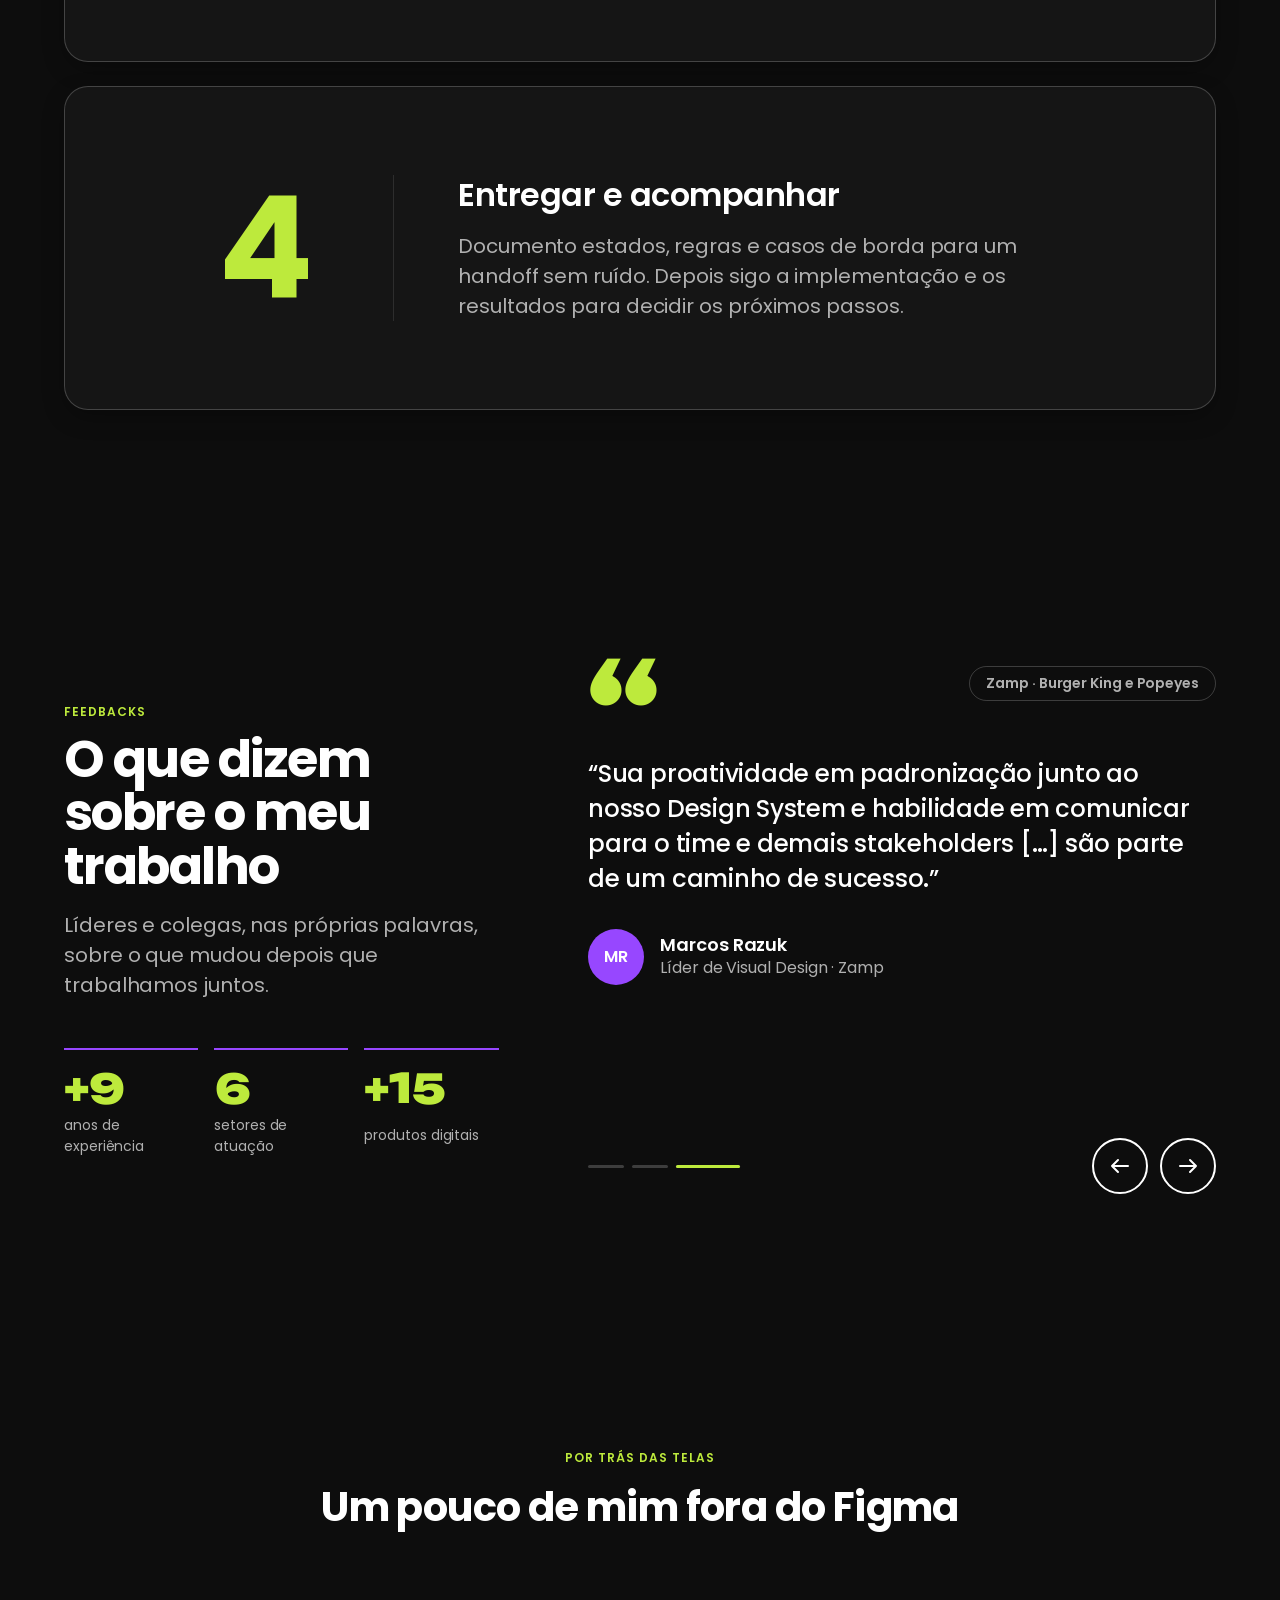
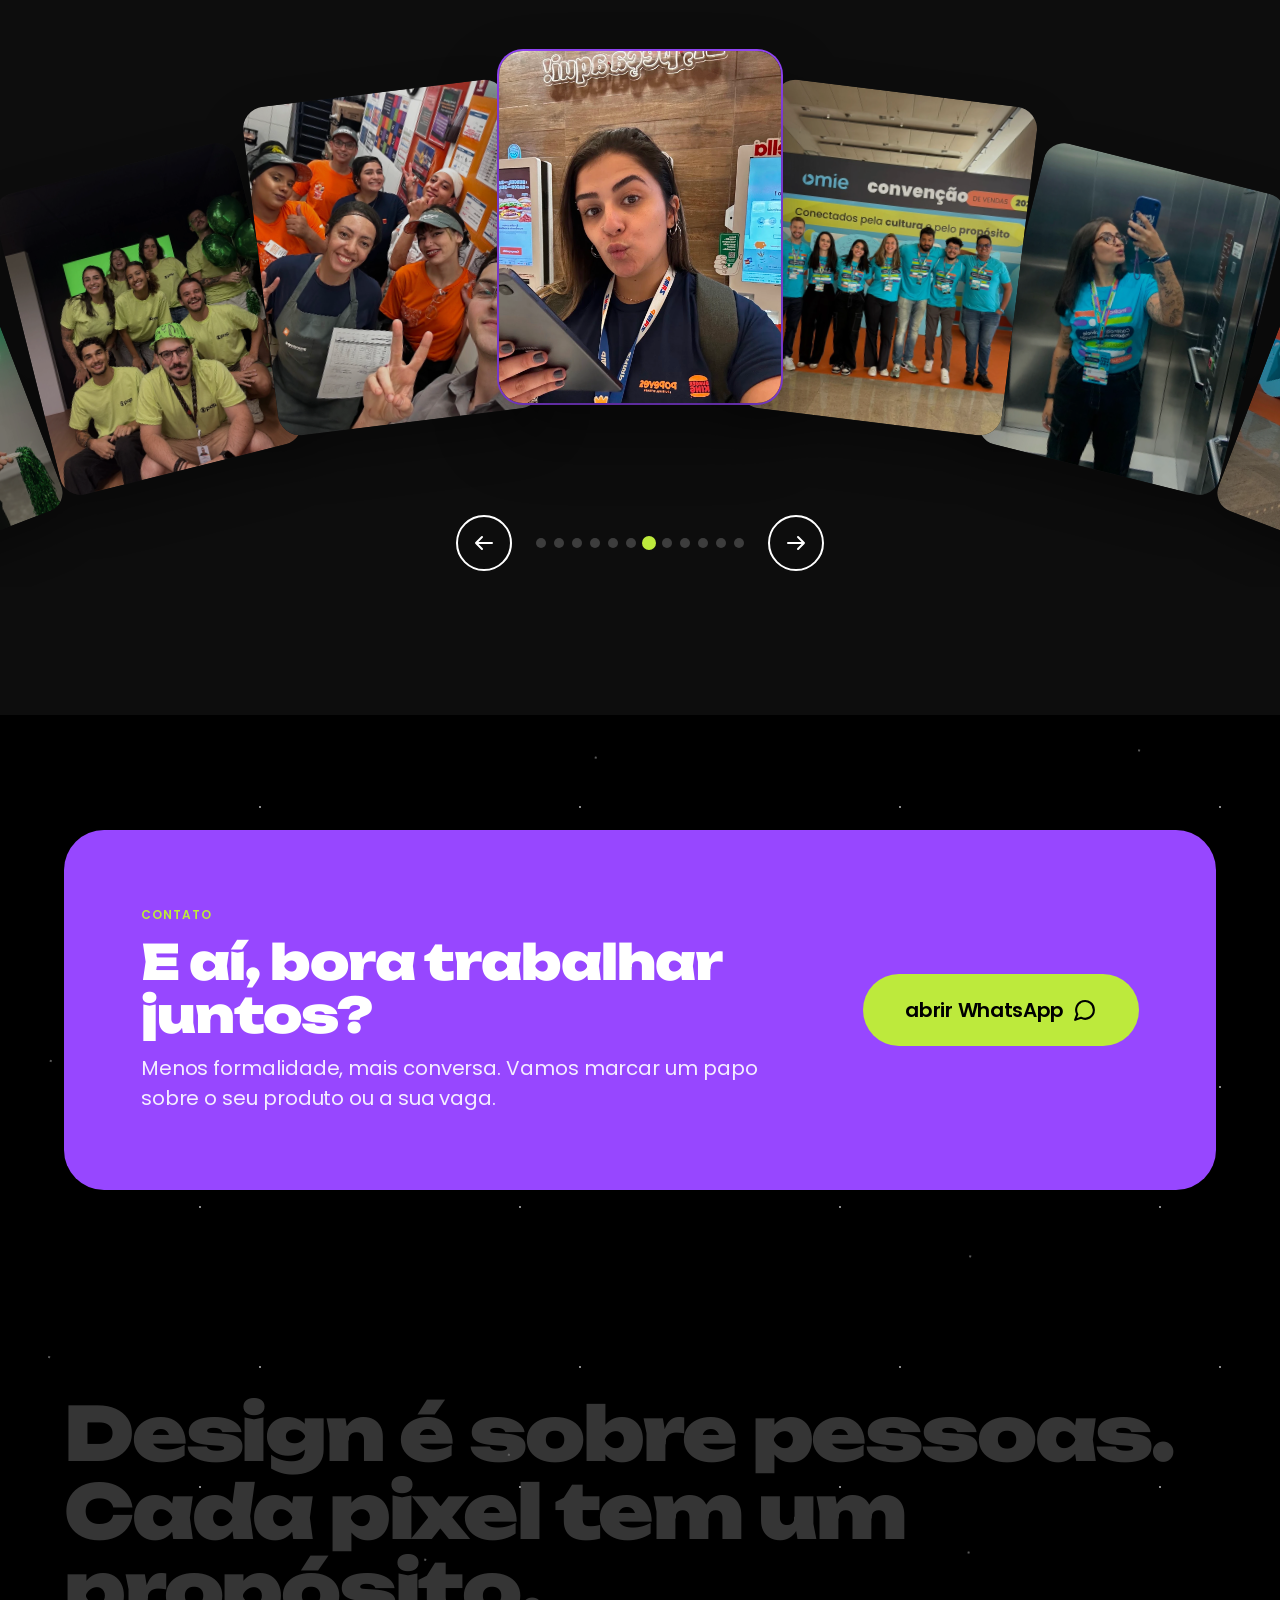
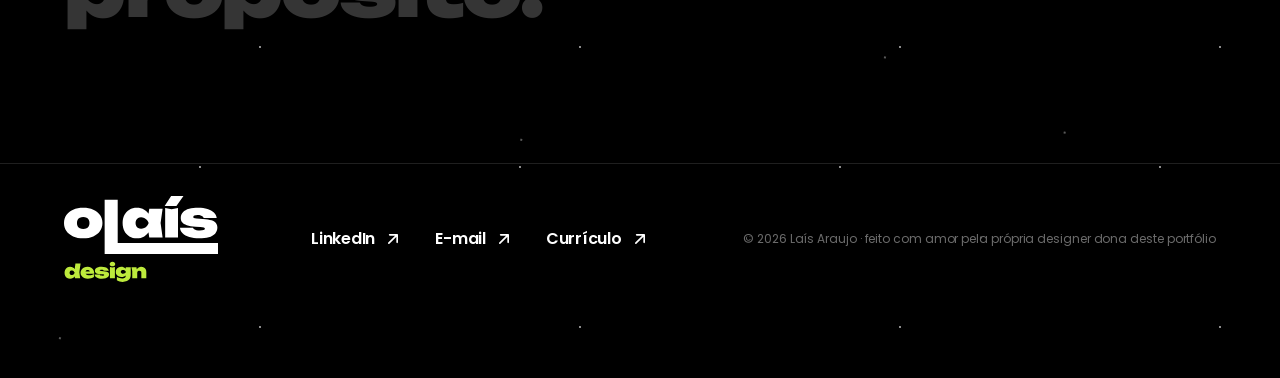
==== commit 77c6d417: "Tags padronizadas entre os cards da home e as páginas dos cases Co-Authored-By: Claude Opus 5.5 <nor" ====
--- a/index.html
+++ b/index.html
@@ -14,10 +14,10 @@
   <link rel="preconnect" href="https://fonts.googleapis.com">
   <link rel="preconnect" href="https://fonts.gstatic.com" crossorigin>
   <link href="https://fonts.googleapis.com/css2?family=Poppins:wght@400;600;700&family=Unbounded:wght@900&display=swap" rel="stylesheet">
-  <link rel="stylesheet" href="styles/tokens.css?v=66">
-  <link rel="stylesheet" href="styles/main.css?v=66">
-  <link rel="stylesheet" href="styles/home.css?v=66">
-  <link rel="stylesheet" href="styles/motion.css?v=66">
+  <link rel="stylesheet" href="styles/tokens.css?v=67">
+  <link rel="stylesheet" href="styles/main.css?v=67">
+  <link rel="stylesheet" href="styles/home.css?v=67">
+  <link rel="stylesheet" href="styles/motion.css?v=67">
   <script>try{var t=localStorage.getItem('theme');if(t)document.documentElement.dataset.theme=t}catch(e){}document.documentElement.classList.add('js');/* captura da miniatura (navegador automatizado ou sem armazenamento): pula a abertura e mostra a home pronta */(function(){var c=navigator.webdriver===true||/[?&]thumb/.test(location.search);try{sessionStorage.setItem('_t','1');sessionStorage.removeItem('_t')}catch(e){c=true}if(c)document.documentElement.classList.add('is-capture')})()</script>
 </head>
 <body>
@@ -239,7 +239,7 @@
               </div>
               <h3 class="project-card__title"><a class="project-card__link" href="projetos/burger-king-totem.html" data-i18n="card.bk.title">Um novo cardápio para o Totem de Autoatendimento</a></h3>
               <div class="project-card__foot">
-                <ul class="tag-list"><li class="tag tag--brand" data-i18n="card.bk.tag0">Autoatendimento</li><li class="tag tag--outline" data-i18n="card.bk.tag1">Pesquisa</li><li class="tag tag--outline" data-i18n="card.bk.tag2">Varejo</li></ul>
+                <ul class="tag-list"><li class="tag tag--brand" data-i18n="card.bk.tag0">Autoatendimento</li><li class="tag tag--outline" data-i18n="card.bk.tag1">Pesquisa</li><li class="tag tag--outline" data-i18n="card.bk.tag2">Card sorting</li></ul>
               </div>
             </div>
           </article>
@@ -251,7 +251,7 @@
               </div>
               <h3 class="project-card__title"><a class="project-card__link" href="projetos/mis-comunidades.html" data-i18n="card.mis.title">Comunidades MIS</a></h3>
               <div class="project-card__foot">
-                <ul class="tag-list"><li class="tag tag--accent" data-i18n="card.mis.tag0">Creator economy</li><li class="tag tag--outline" data-i18n="card.mis.tag1">Mobile + Web</li></ul>
+                <ul class="tag-list"><li class="tag tag--accent" data-i18n="card.mis.tag0">Creator economy</li><li class="tag tag--outline" data-i18n="card.mis.tag1">Mobile + Web</li><li class="tag tag--outline" data-i18n="card.mis.tag2">Produto 0→1</li></ul>
               </div>
             </div>
           </article>
@@ -263,7 +263,7 @@
               </div>
               <h3 class="project-card__title"><a class="project-card__link" href="projetos/globopop-feed-anonimo.html" data-i18n="card.feed.title">Assistir primeiro, entrar depois: o feed anônimo do GloboPop</a></h3>
               <div class="project-card__foot">
-                <ul class="tag-list"><li class="tag tag--brand" data-i18n="card.feed.tag0">Growth</li><li class="tag tag--outline" data-i18n="card.feed.tag1">Teste A/B</li></ul>
+                <ul class="tag-list"><li class="tag tag--brand" data-i18n="card.feed.tag0">Growth</li><li class="tag tag--outline" data-i18n="card.feed.tag1">Pesquisa</li><li class="tag tag--outline" data-i18n="card.feed.tag2">Teste A/B</li></ul>
               </div>
             </div>
           </article>
@@ -471,10 +471,10 @@
     </div>
   </footer>
 
-  <script src="i18n.js?v=66" defer></script>
-  <script src="logo-intro.js?v=66" defer></script>
-  <script src="scripts.js?v=66" defer></script>
-  <script src="fluid.js?v=66" defer></script>
-  <script src="nebula.js?v=66" defer></script>
+  <script src="i18n.js?v=67" defer></script>
+  <script src="logo-intro.js?v=67" defer></script>
+  <script src="scripts.js?v=67" defer></script>
+  <script src="fluid.js?v=67" defer></script>
+  <script src="nebula.js?v=67" defer></script>
 </body>
 </html>
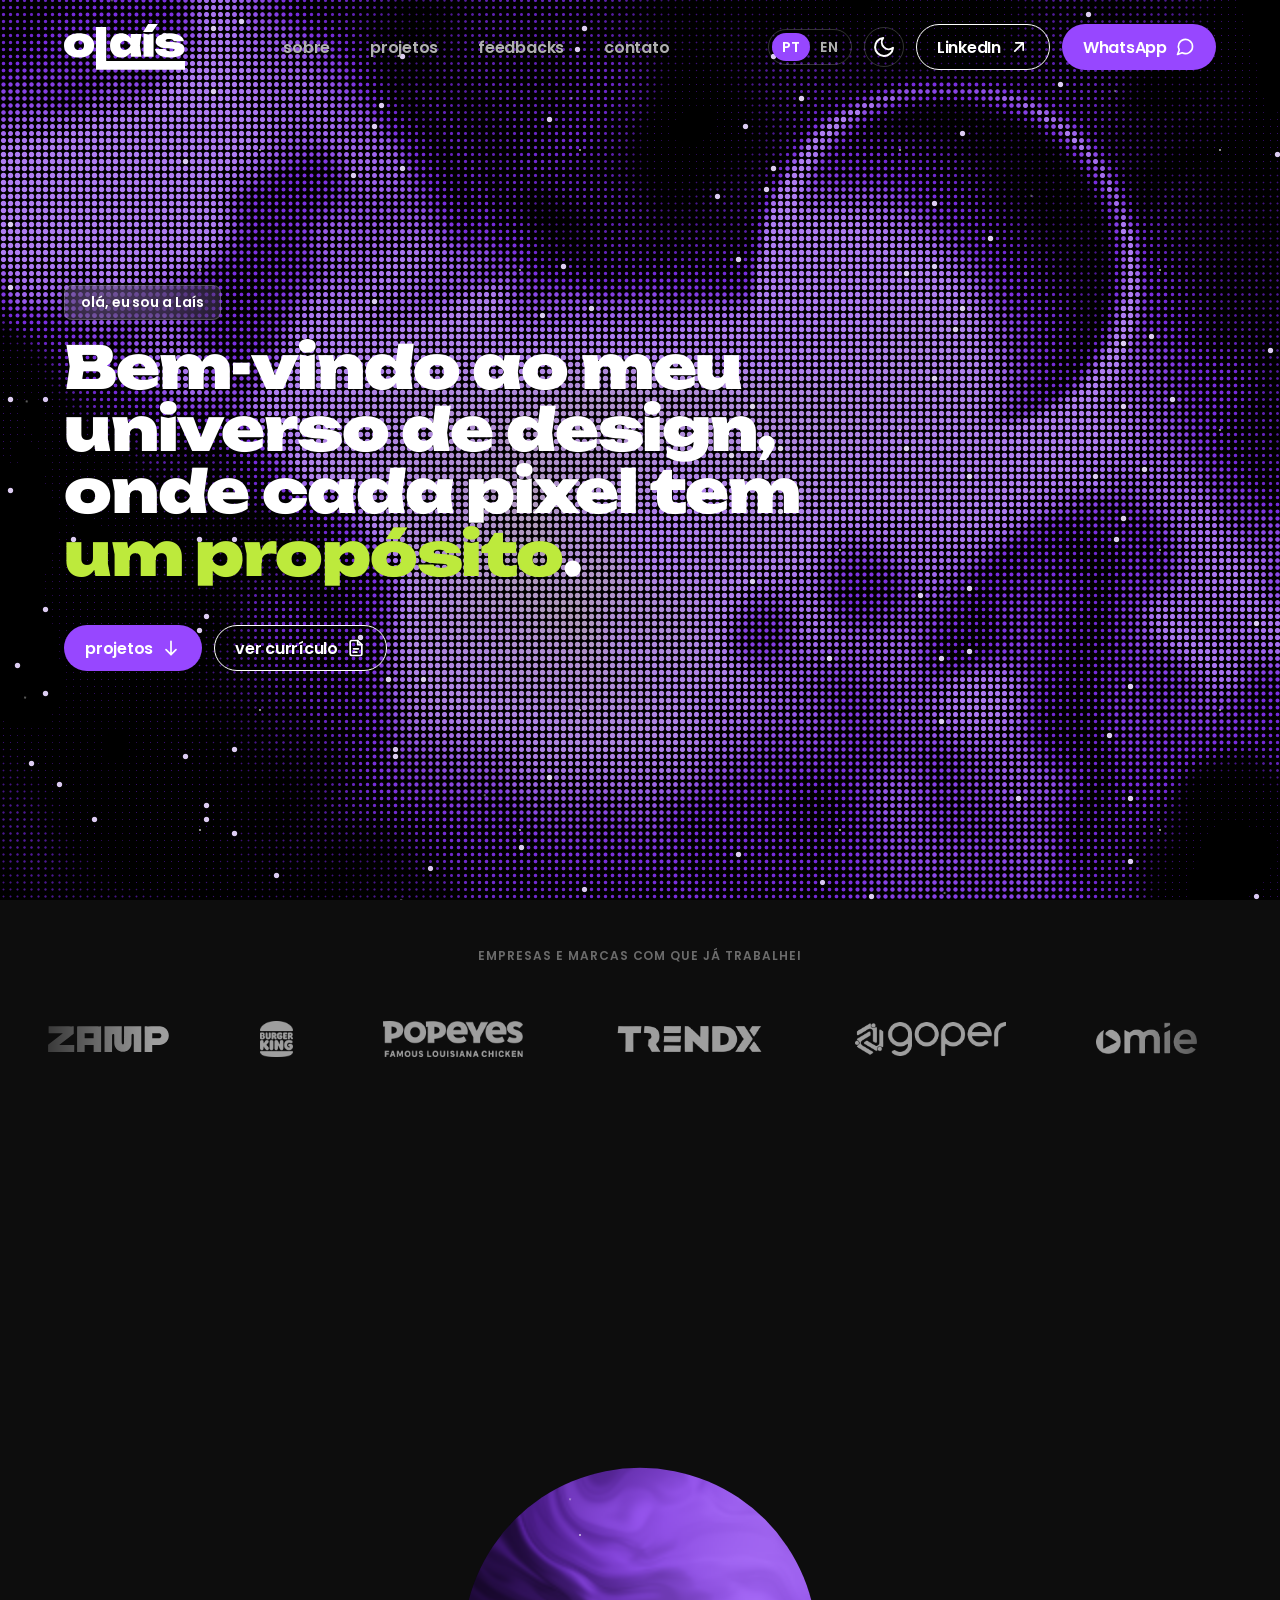
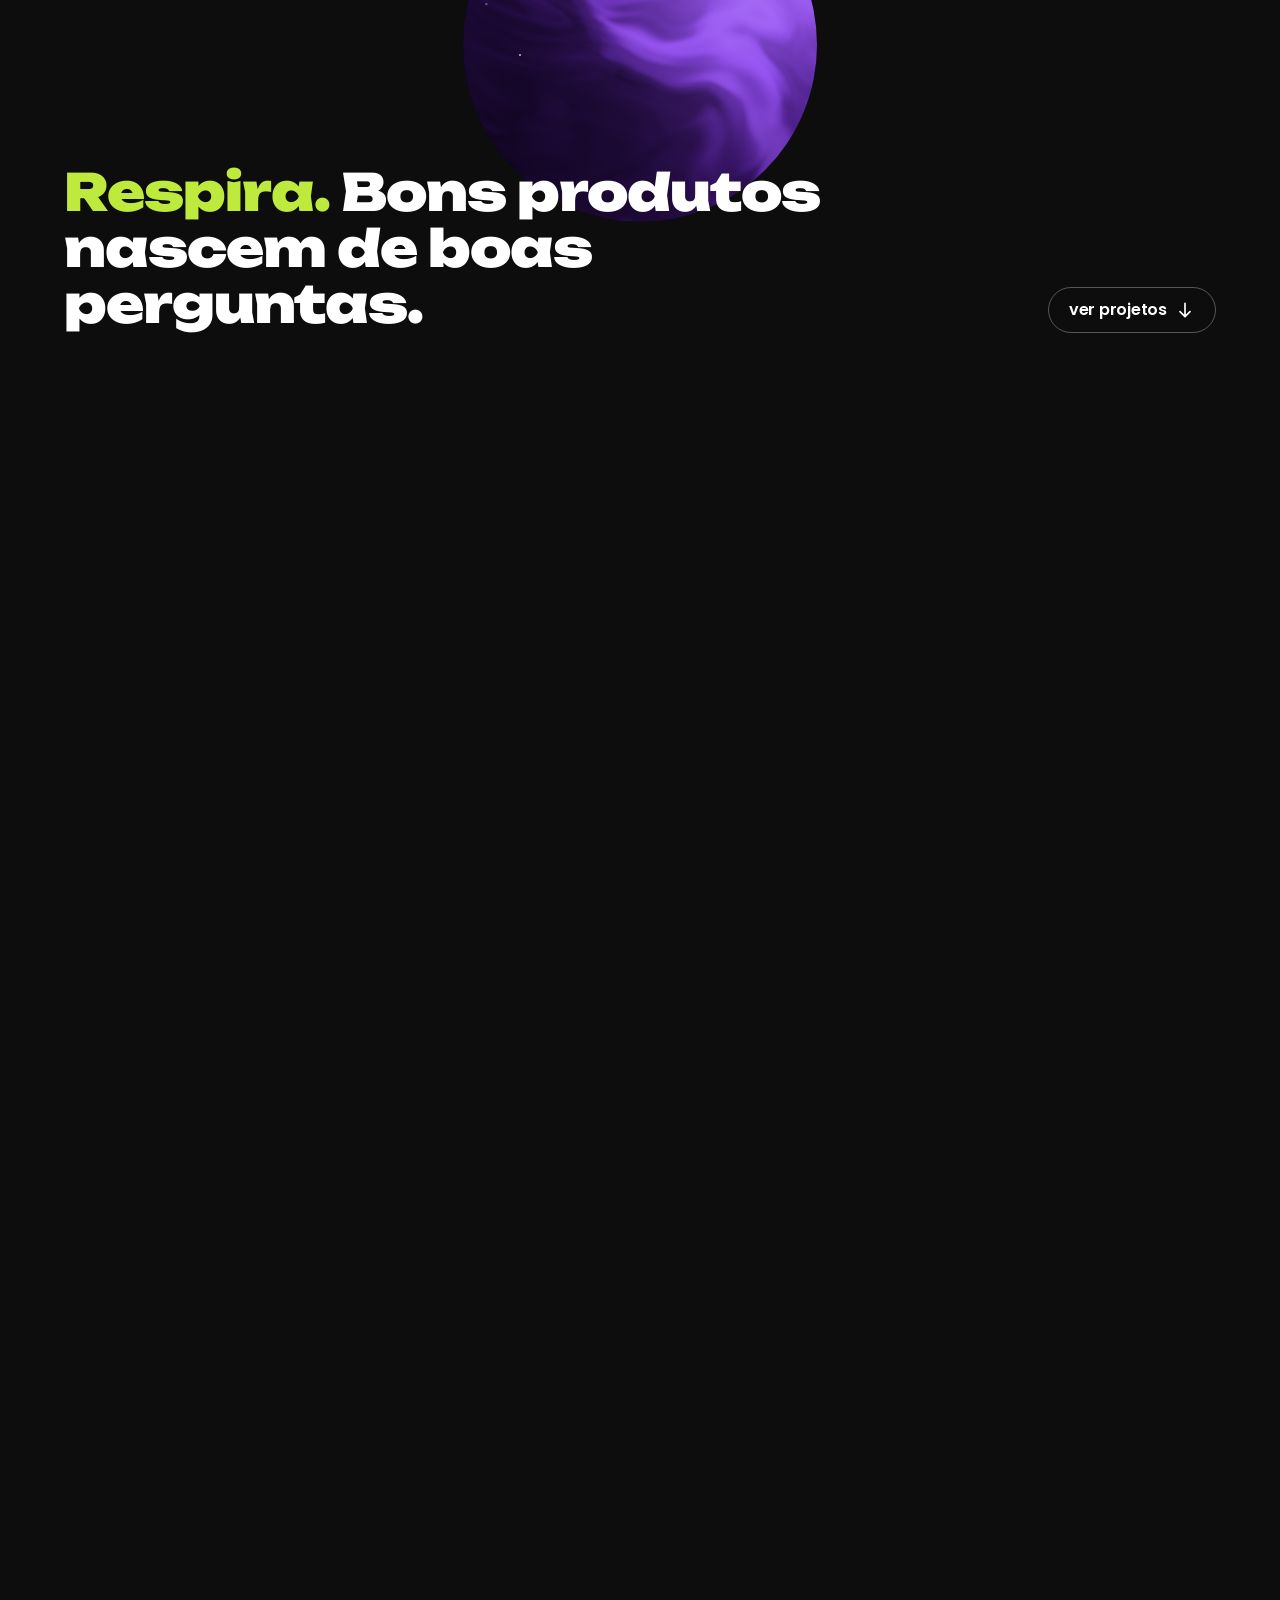
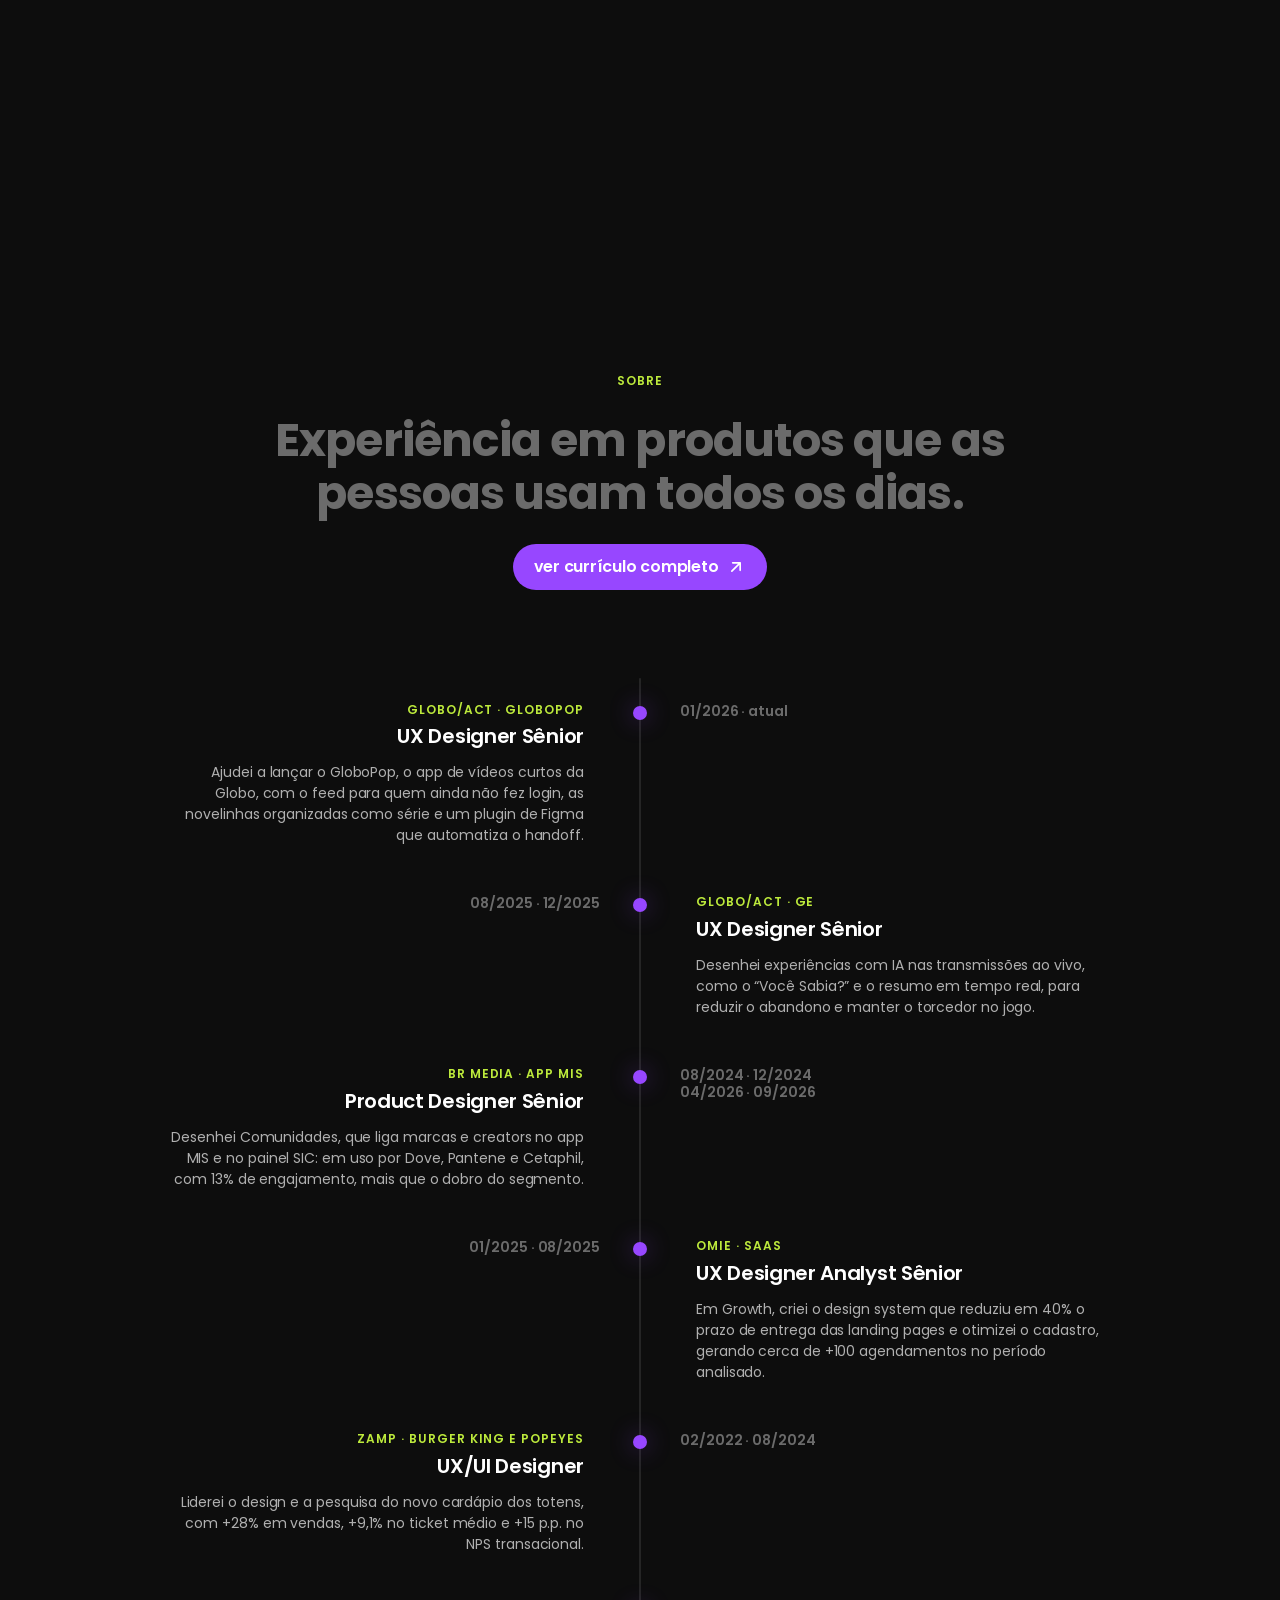
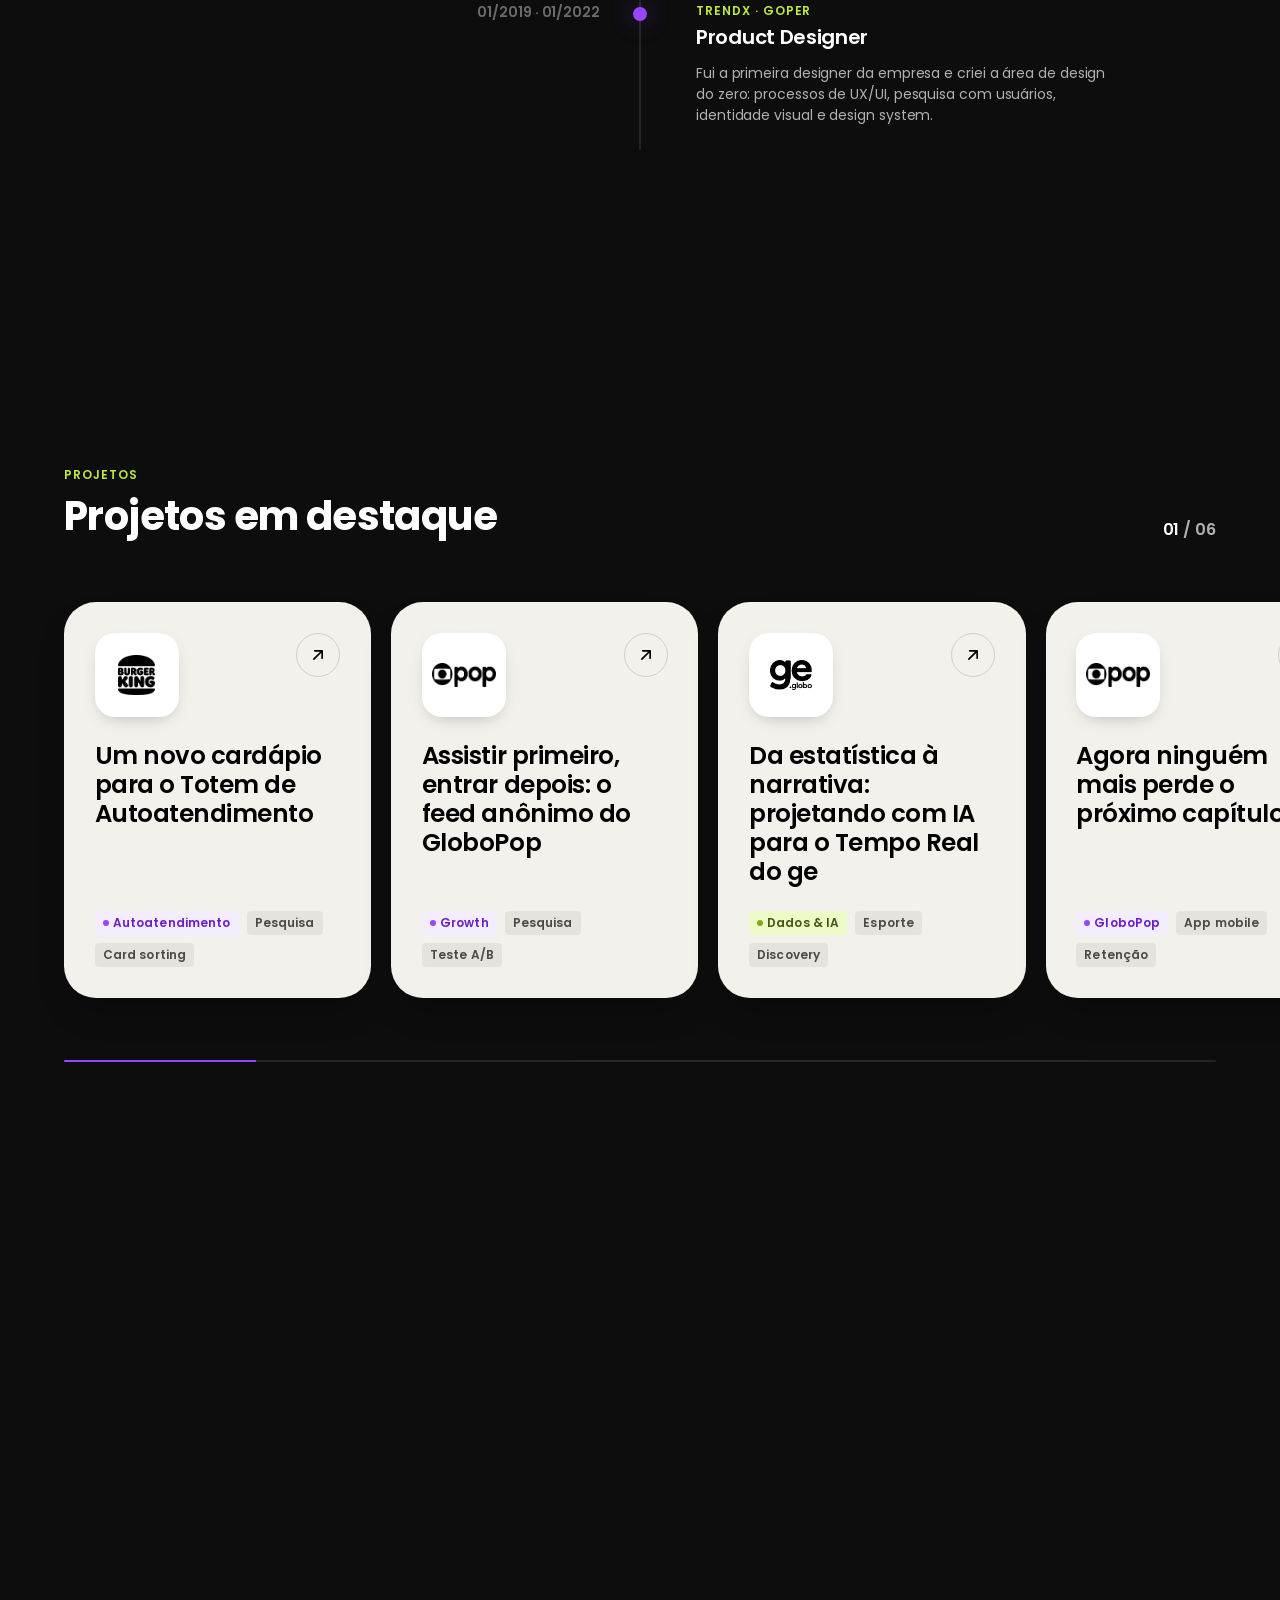
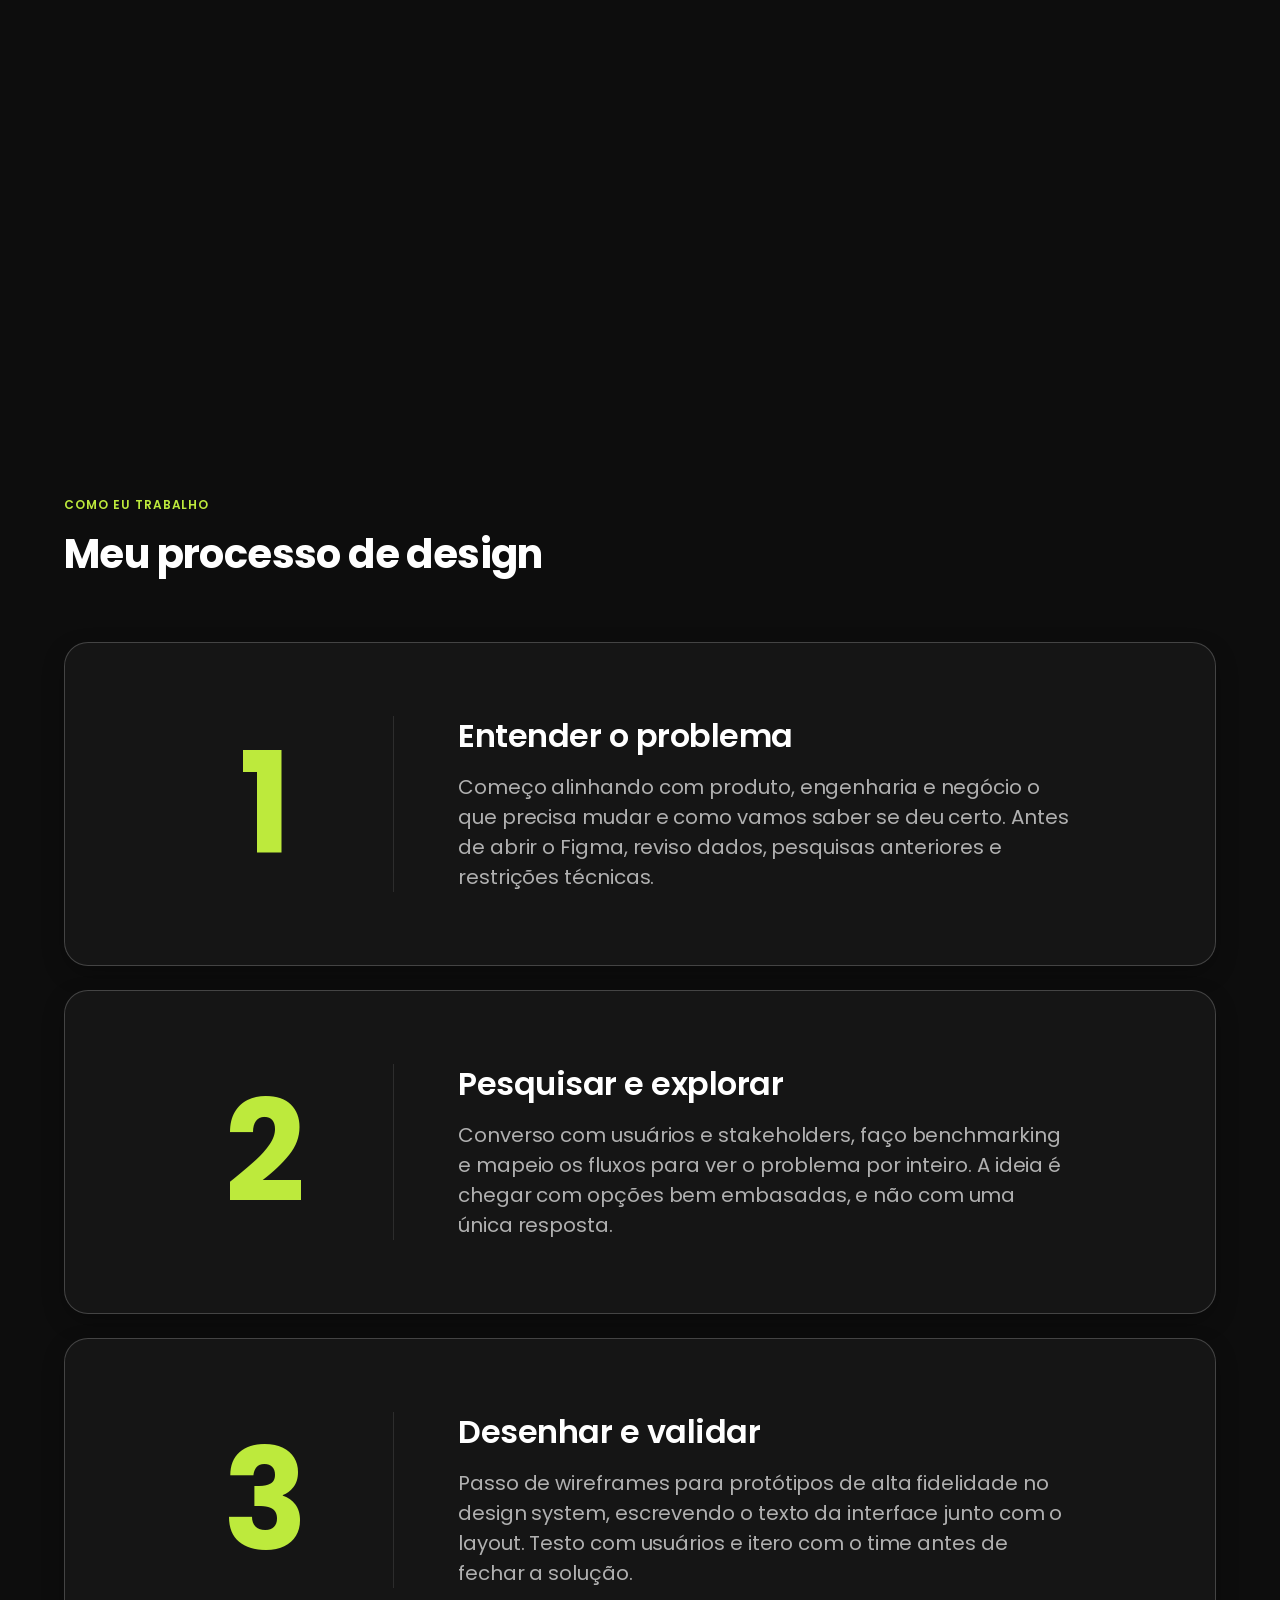
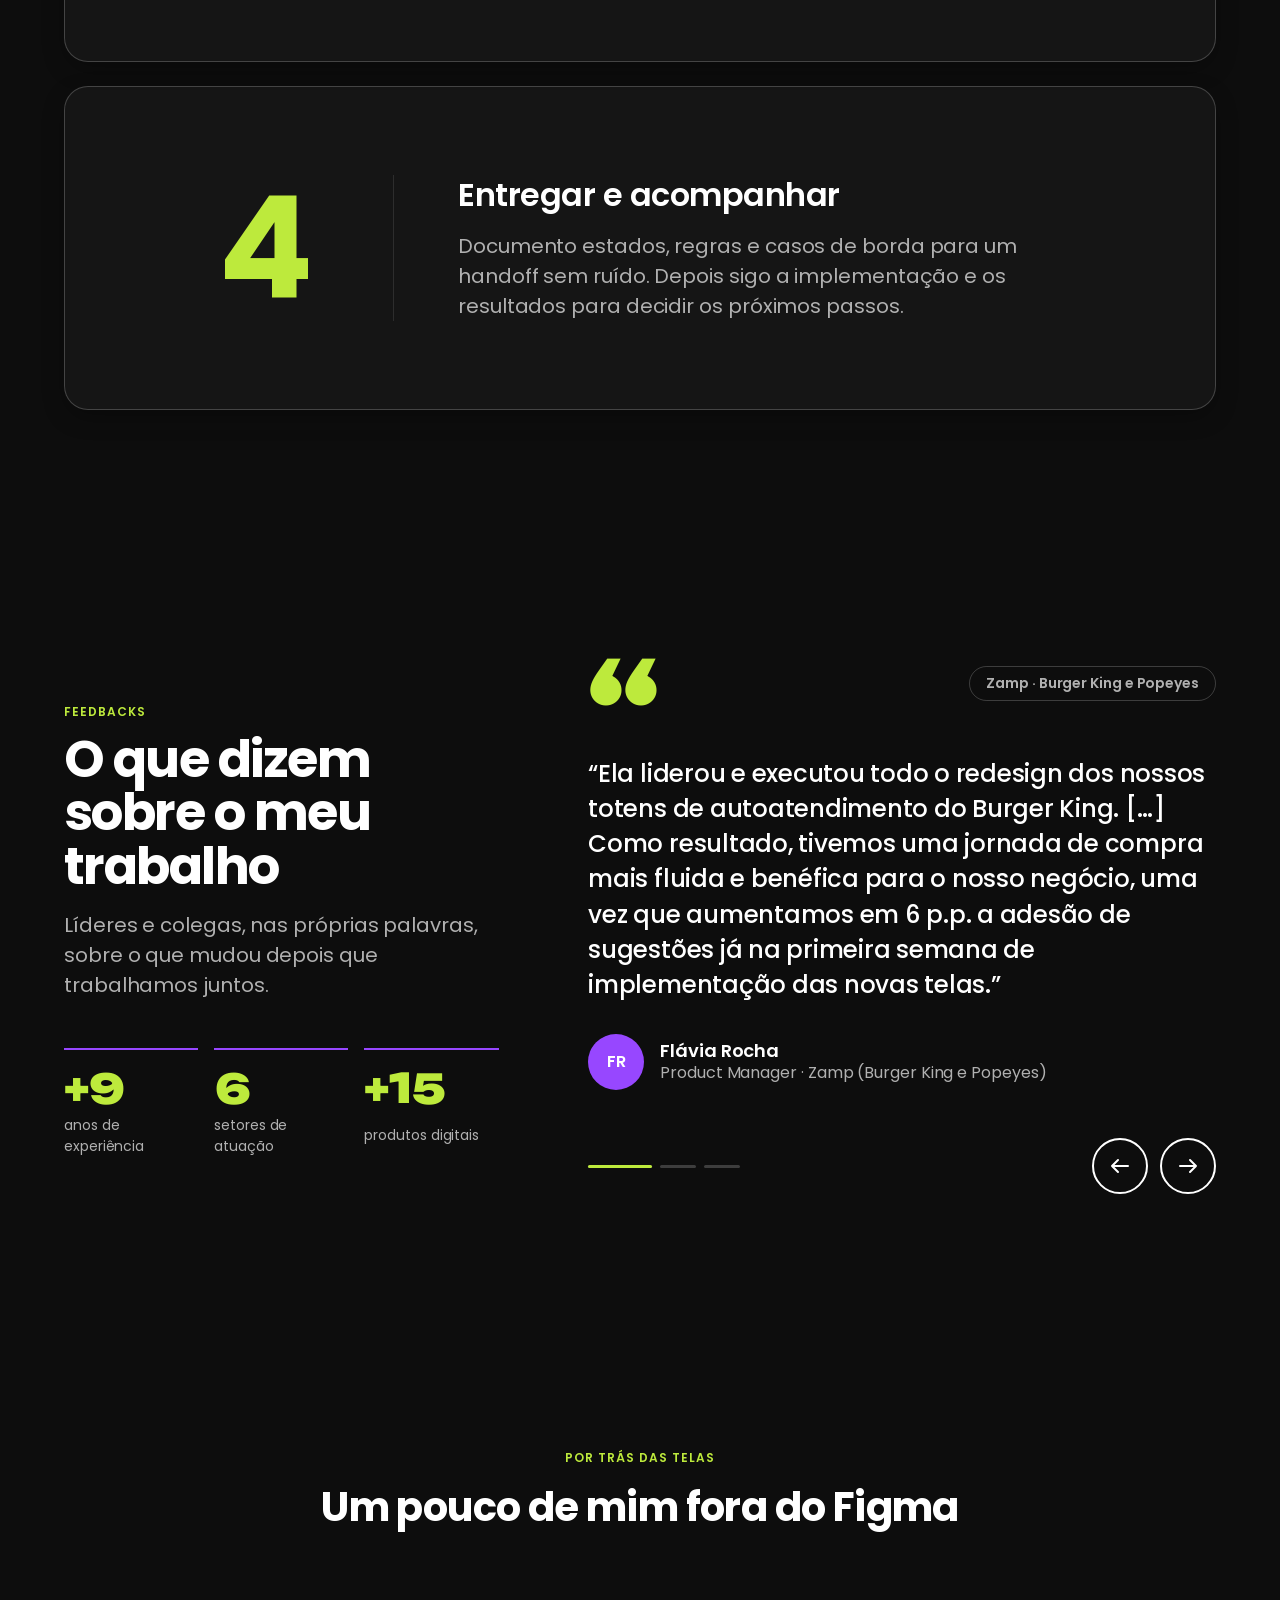
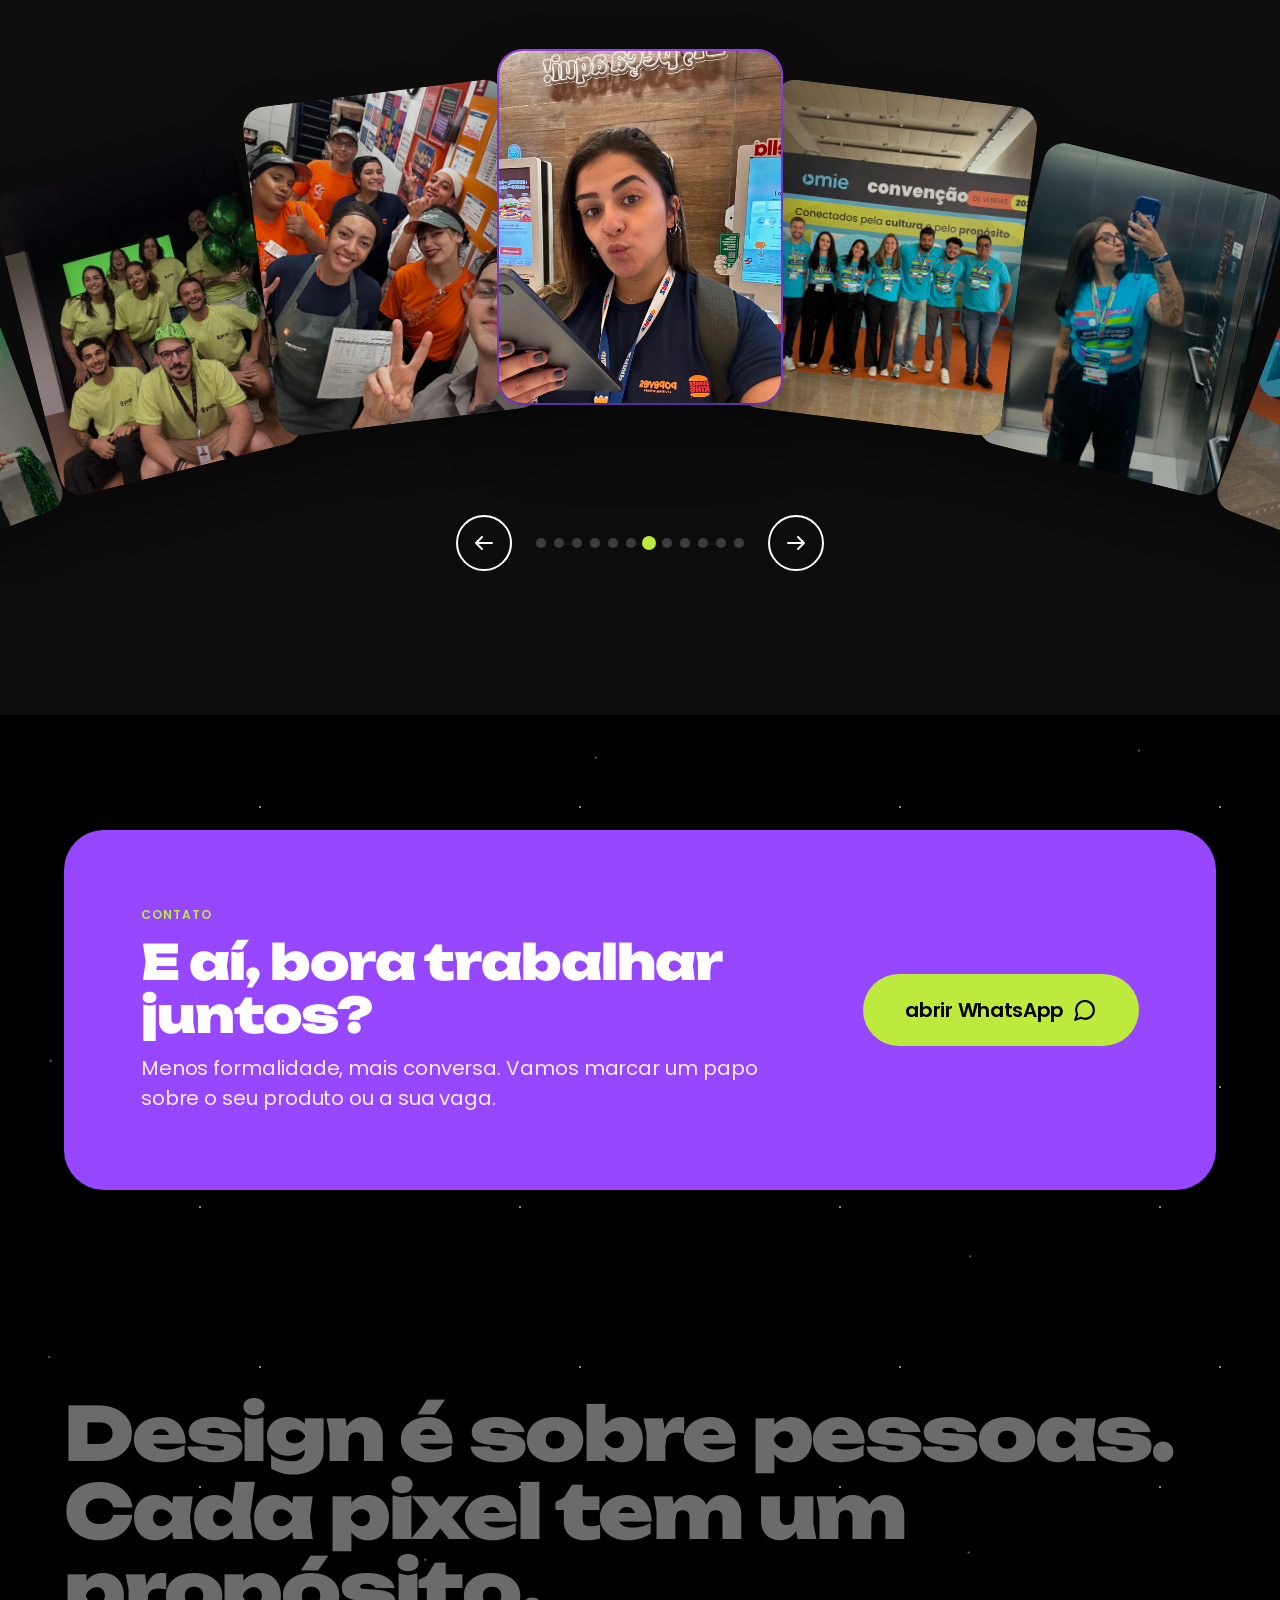
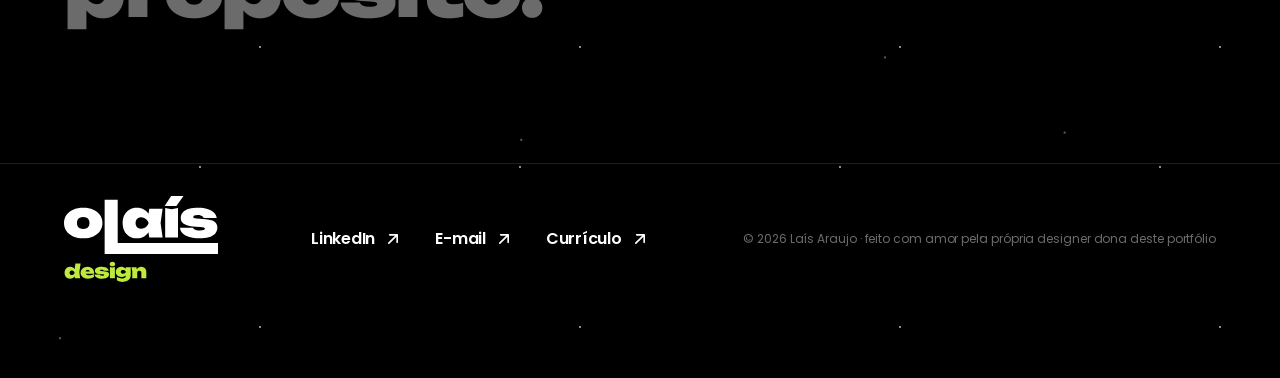
==== commit 297445eb: "Home: MIS e Goper por último nos projetos e cards que respeitam o padding - Nova ordem: BK, Feed anô" ====
--- a/index.html
+++ b/index.html
@@ -14,10 +14,10 @@
   <link rel="preconnect" href="https://fonts.googleapis.com">
   <link rel="preconnect" href="https://fonts.gstatic.com" crossorigin>
   <link href="https://fonts.googleapis.com/css2?family=Poppins:wght@400;600;700&family=Unbounded:wght@900&display=swap" rel="stylesheet">
-  <link rel="stylesheet" href="styles/tokens.css?v=67">
-  <link rel="stylesheet" href="styles/main.css?v=67">
-  <link rel="stylesheet" href="styles/home.css?v=67">
-  <link rel="stylesheet" href="styles/motion.css?v=67">
+  <link rel="stylesheet" href="styles/tokens.css?v=68">
+  <link rel="stylesheet" href="styles/main.css?v=68">
+  <link rel="stylesheet" href="styles/home.css?v=68">
+  <link rel="stylesheet" href="styles/motion.css?v=68">
   <script>try{var t=localStorage.getItem('theme');if(t)document.documentElement.dataset.theme=t}catch(e){}document.documentElement.classList.add('js');/* captura da miniatura (navegador automatizado ou sem armazenamento): pula a abertura e mostra a home pronta */(function(){var c=navigator.webdriver===true||/[?&]thumb/.test(location.search);try{sessionStorage.setItem('_t','1');sessionStorage.removeItem('_t')}catch(e){c=true}if(c)document.documentElement.classList.add('is-capture')})()</script>
 </head>
 <body>
@@ -246,48 +246,48 @@
           <article class="project-card reveal" data-tilt>
             <div class="project-card__inner">
               <div class="project-card__top">
+                <span class="project-card__logo" role="img" aria-label="GloboPop"><img class="company-logo" src="assets/logos/opop.png" alt="" style="--ratio: 556/200; --h: 24px" loading="lazy"></span>
+                <span class="project-card__arrow" aria-hidden="true"><svg class="icon"><use href="#arrow-up-right"/></svg></span>
+              </div>
+              <h3 class="project-card__title"><a class="project-card__link" href="projetos/globopop-feed-anonimo.html" data-i18n="card.feed.title">Assistir primeiro, entrar depois: o feed anônimo do GloboPop</a></h3>
+              <div class="project-card__foot">
+                <ul class="tag-list"><li class="tag tag--brand" data-i18n="card.feed.tag0">Growth</li><li class="tag tag--outline" data-i18n="card.feed.tag1">Pesquisa</li><li class="tag tag--outline" data-i18n="card.feed.tag2">Teste A/B</li></ul>
+              </div>
+            </div>
+          </article>
+          <article class="project-card reveal" data-tilt>
+            <div class="project-card__inner">
+              <div class="project-card__top">
+                <span class="project-card__logo" role="img" aria-label="ge"><img class="company-logo" src="assets/logos/ge.png" alt="" style="--ratio: 282/200; --h: 30px" loading="lazy"></span>
+                <span class="project-card__arrow" aria-hidden="true"><svg class="icon"><use href="#arrow-up-right"/></svg></span>
+              </div>
+              <h3 class="project-card__title"><a class="project-card__link" href="projetos/ge-card-de-atleta.html" data-i18n="card.ge.title">Da estatística à narrativa: projetando com IA para o Tempo Real do ge</a></h3>
+              <div class="project-card__foot">
+                <ul class="tag-list"><li class="tag tag--accent" data-i18n="card.ge.tag0">Dados & IA</li><li class="tag tag--outline" data-i18n="card.ge.tag1">Esporte</li><li class="tag tag--outline" data-i18n="card.ge.tag2">Discovery</li></ul>
+              </div>
+            </div>
+          </article>
+          <article class="project-card reveal" data-tilt>
+            <div class="project-card__inner">
+              <div class="project-card__top">
+                <span class="project-card__logo" role="img" aria-label="GloboPop"><img class="company-logo" src="assets/logos/opop.png" alt="" style="--ratio: 556/200; --h: 24px" loading="lazy"></span>
+                <span class="project-card__arrow" aria-hidden="true"><svg class="icon"><use href="#arrow-up-right"/></svg></span>
+              </div>
+              <h3 class="project-card__title"><a class="project-card__link" href="projetos/globopop-novelinhas.html" data-i18n="card.novelinhas.title">Agora ninguém mais perde o próximo capítulo</a></h3>
+              <div class="project-card__foot">
+                <ul class="tag-list"><li class="tag tag--brand" data-i18n="card.novelinhas.tag0">GloboPop</li><li class="tag tag--outline" data-i18n="card.novelinhas.tag1">App mobile</li><li class="tag tag--outline" data-i18n="card.novelinhas.tag2">Retenção</li></ul>
+              </div>
+            </div>
+          </article>
+          <article class="project-card reveal" data-tilt>
+            <div class="project-card__inner">
+              <div class="project-card__top">
                 <span class="project-card__logo" role="img" aria-label="BR Media"><img class="company-logo" src="assets/logos/br-media.png" alt="" style="--ratio: 1312/200; --h: 14px" loading="lazy"></span>
                 <span class="project-card__arrow" aria-hidden="true"><svg class="icon"><use href="#arrow-up-right"/></svg></span>
               </div>
               <h3 class="project-card__title"><a class="project-card__link" href="projetos/mis-comunidades.html" data-i18n="card.mis.title">Comunidades MIS</a></h3>
               <div class="project-card__foot">
                 <ul class="tag-list"><li class="tag tag--accent" data-i18n="card.mis.tag0">Creator economy</li><li class="tag tag--outline" data-i18n="card.mis.tag1">Mobile + Web</li><li class="tag tag--outline" data-i18n="card.mis.tag2">Produto 0→1</li></ul>
-              </div>
-            </div>
-          </article>
-          <article class="project-card reveal" data-tilt>
-            <div class="project-card__inner">
-              <div class="project-card__top">
-                <span class="project-card__logo" role="img" aria-label="GloboPop"><img class="company-logo" src="assets/logos/opop.png" alt="" style="--ratio: 556/200; --h: 24px" loading="lazy"></span>
-                <span class="project-card__arrow" aria-hidden="true"><svg class="icon"><use href="#arrow-up-right"/></svg></span>
-              </div>
-              <h3 class="project-card__title"><a class="project-card__link" href="projetos/globopop-feed-anonimo.html" data-i18n="card.feed.title">Assistir primeiro, entrar depois: o feed anônimo do GloboPop</a></h3>
-              <div class="project-card__foot">
-                <ul class="tag-list"><li class="tag tag--brand" data-i18n="card.feed.tag0">Growth</li><li class="tag tag--outline" data-i18n="card.feed.tag1">Pesquisa</li><li class="tag tag--outline" data-i18n="card.feed.tag2">Teste A/B</li></ul>
-              </div>
-            </div>
-          </article>
-          <article class="project-card reveal" data-tilt>
-            <div class="project-card__inner">
-              <div class="project-card__top">
-                <span class="project-card__logo" role="img" aria-label="ge"><img class="company-logo" src="assets/logos/ge.png" alt="" style="--ratio: 282/200; --h: 30px" loading="lazy"></span>
-                <span class="project-card__arrow" aria-hidden="true"><svg class="icon"><use href="#arrow-up-right"/></svg></span>
-              </div>
-              <h3 class="project-card__title"><a class="project-card__link" href="projetos/ge-card-de-atleta.html" data-i18n="card.ge.title">Da estatística à narrativa: projetando com IA para o Tempo Real do ge</a></h3>
-              <div class="project-card__foot">
-                <ul class="tag-list"><li class="tag tag--accent" data-i18n="card.ge.tag0">Dados & IA</li><li class="tag tag--outline" data-i18n="card.ge.tag1">Esporte</li><li class="tag tag--outline" data-i18n="card.ge.tag2">Discovery</li></ul>
-              </div>
-            </div>
-          </article>
-          <article class="project-card reveal" data-tilt>
-            <div class="project-card__inner">
-              <div class="project-card__top">
-                <span class="project-card__logo" role="img" aria-label="GloboPop"><img class="company-logo" src="assets/logos/opop.png" alt="" style="--ratio: 556/200; --h: 24px" loading="lazy"></span>
-                <span class="project-card__arrow" aria-hidden="true"><svg class="icon"><use href="#arrow-up-right"/></svg></span>
-              </div>
-              <h3 class="project-card__title"><a class="project-card__link" href="projetos/globopop-novelinhas.html" data-i18n="card.novelinhas.title">Agora ninguém mais perde o próximo capítulo</a></h3>
-              <div class="project-card__foot">
-                <ul class="tag-list"><li class="tag tag--brand" data-i18n="card.novelinhas.tag0">GloboPop</li><li class="tag tag--outline" data-i18n="card.novelinhas.tag1">App mobile</li><li class="tag tag--outline" data-i18n="card.novelinhas.tag2">Retenção</li></ul>
               </div>
             </div>
           </article>
@@ -471,10 +471,10 @@
     </div>
   </footer>
 
-  <script src="i18n.js?v=67" defer></script>
-  <script src="logo-intro.js?v=67" defer></script>
-  <script src="scripts.js?v=67" defer></script>
-  <script src="fluid.js?v=67" defer></script>
-  <script src="nebula.js?v=67" defer></script>
+  <script src="i18n.js?v=68" defer></script>
+  <script src="logo-intro.js?v=68" defer></script>
+  <script src="scripts.js?v=68" defer></script>
+  <script src="fluid.js?v=68" defer></script>
+  <script src="nebula.js?v=68" defer></script>
 </body>
 </html>
--- a/styles/main.css
+++ b/styles/main.css
@@ -189,13 +189,14 @@
 .project-card__inner {
   position: relative; display: flex; flex-direction: column; gap: var(--spacing-6); width: 100%;
   padding: clamp(24px, 2.4vw, 36px); border-radius: 32px; background: var(--card-bg);
-  overflow: hidden; aspect-ratio: 5 / 6; isolation: isolate;
+  /* sem overflow: hidden, o card cresce se o conteúdo passar da proporção 5:6 (nunca corta as tags) */
+  aspect-ratio: 5 / 6; isolation: isolate;
   box-shadow: 0 18px 40px -18px rgb(0 0 0 / .45);
   transition: background-color .45s ease, box-shadow .5s ease;
 }
 /* brilho roxo que acompanha o mouse dentro do card (scripts.js → --mx / --my) */
 .project-card__inner::before {
-  content: ""; position: absolute; inset: 0; z-index: -1; pointer-events: none; opacity: 0;
+  content: ""; position: absolute; inset: 0; z-index: -1; pointer-events: none; opacity: 0; border-radius: inherit;
   background: radial-gradient(320px circle at var(--mx, 50%) var(--my, 0%), rgb(151 71 255 / .22), transparent 70%);
   transition: opacity .4s ease;
 }
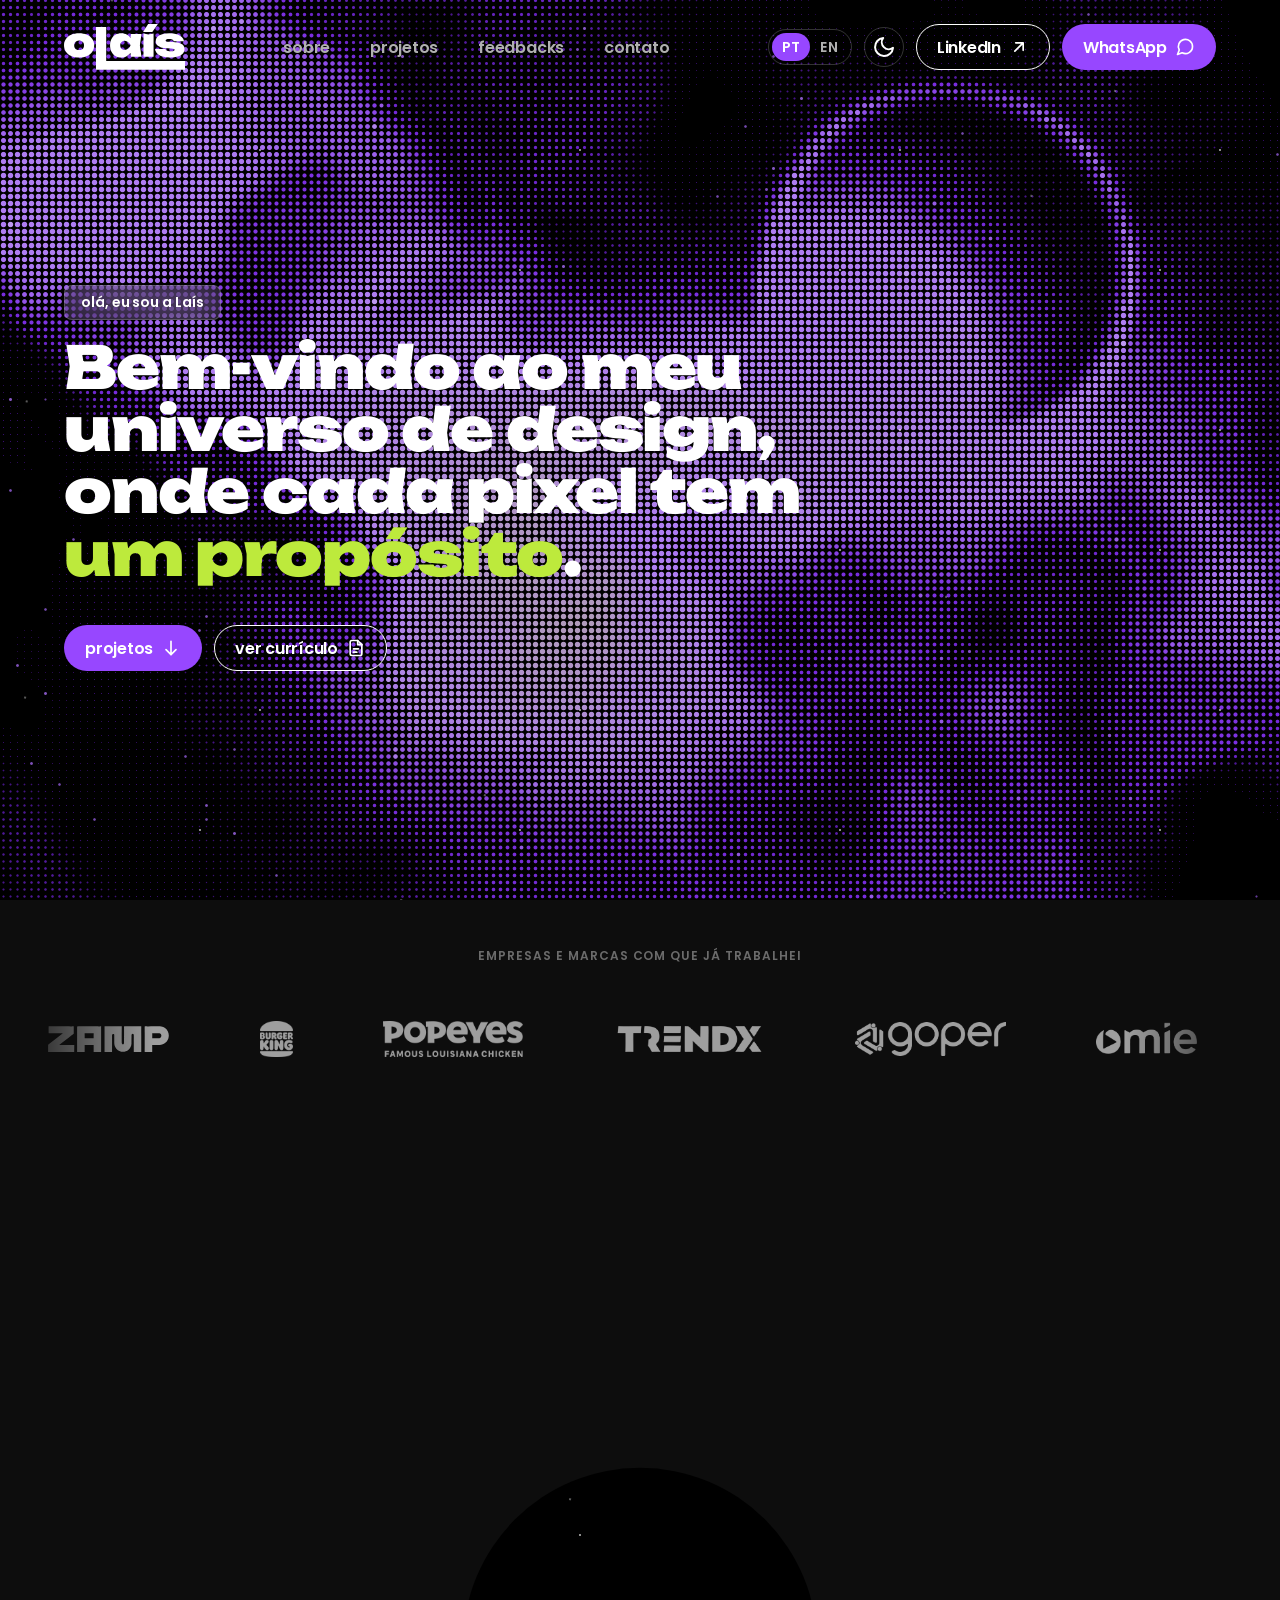
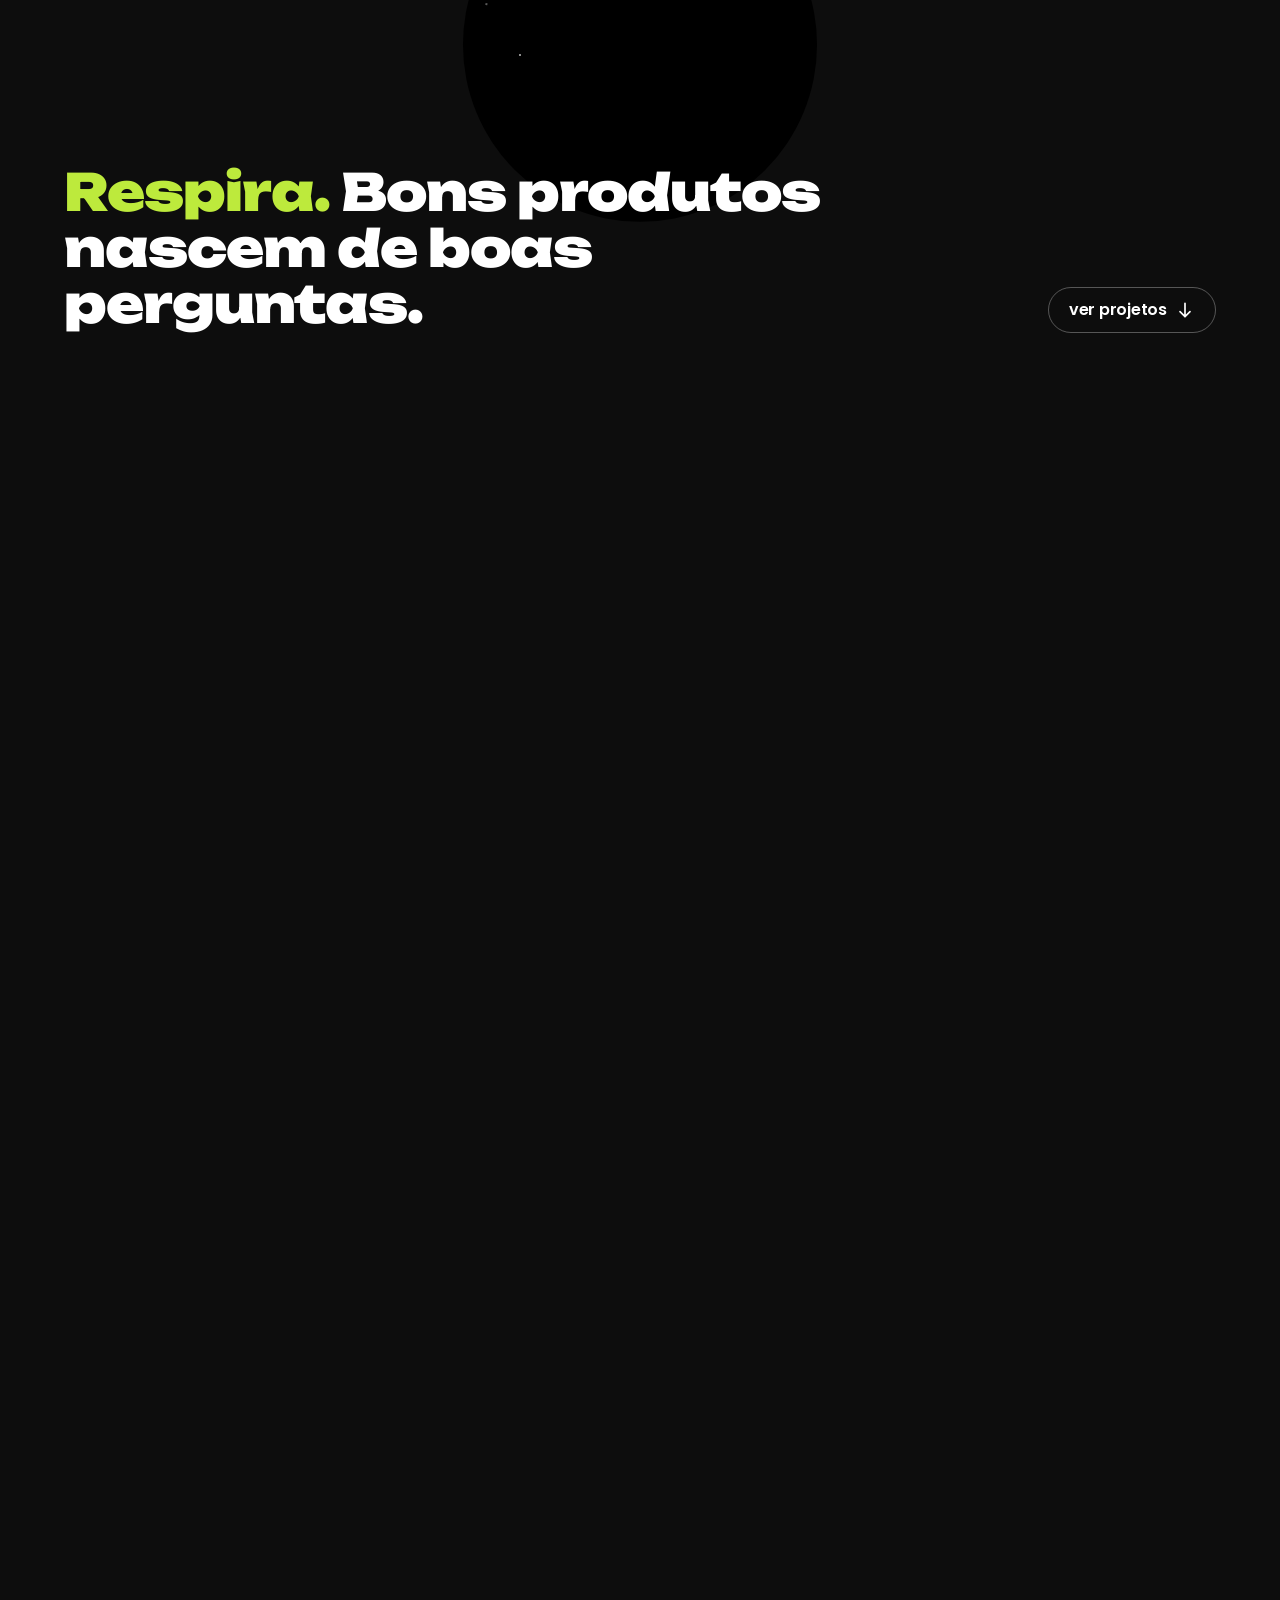
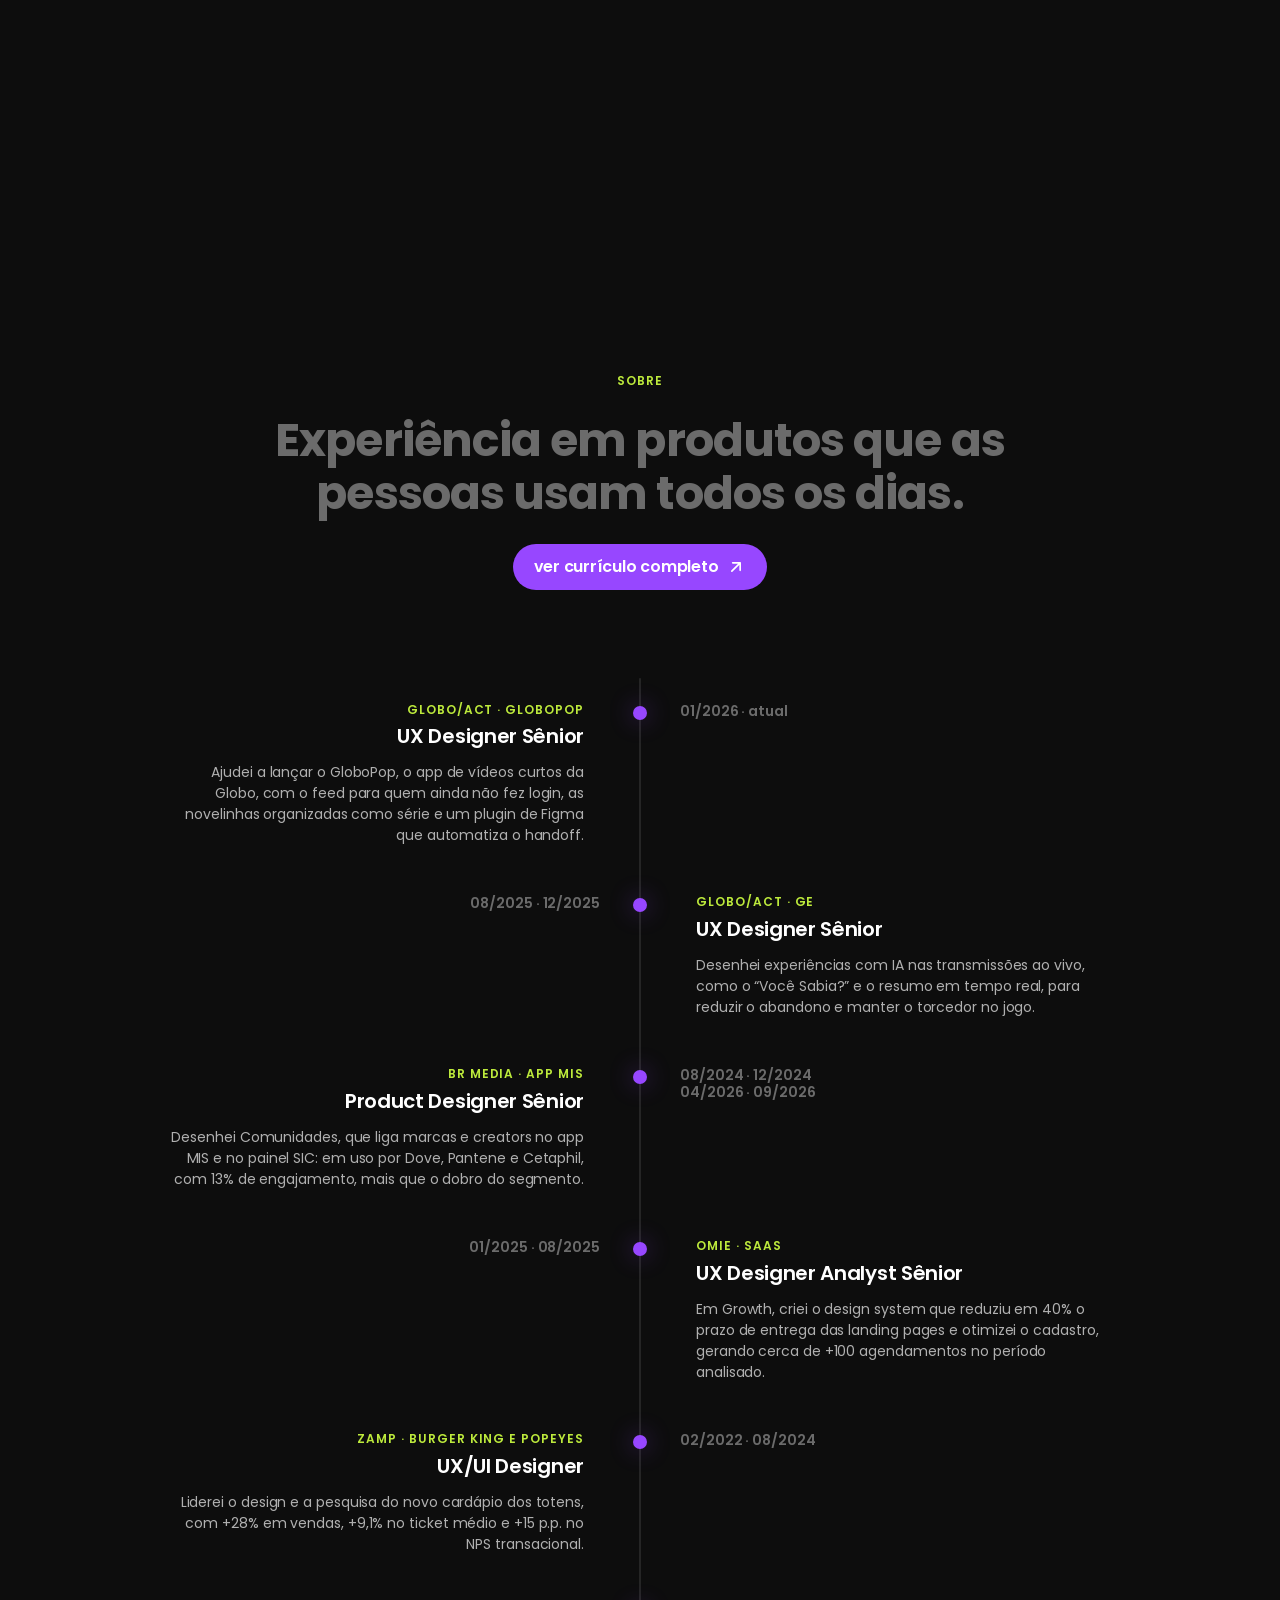
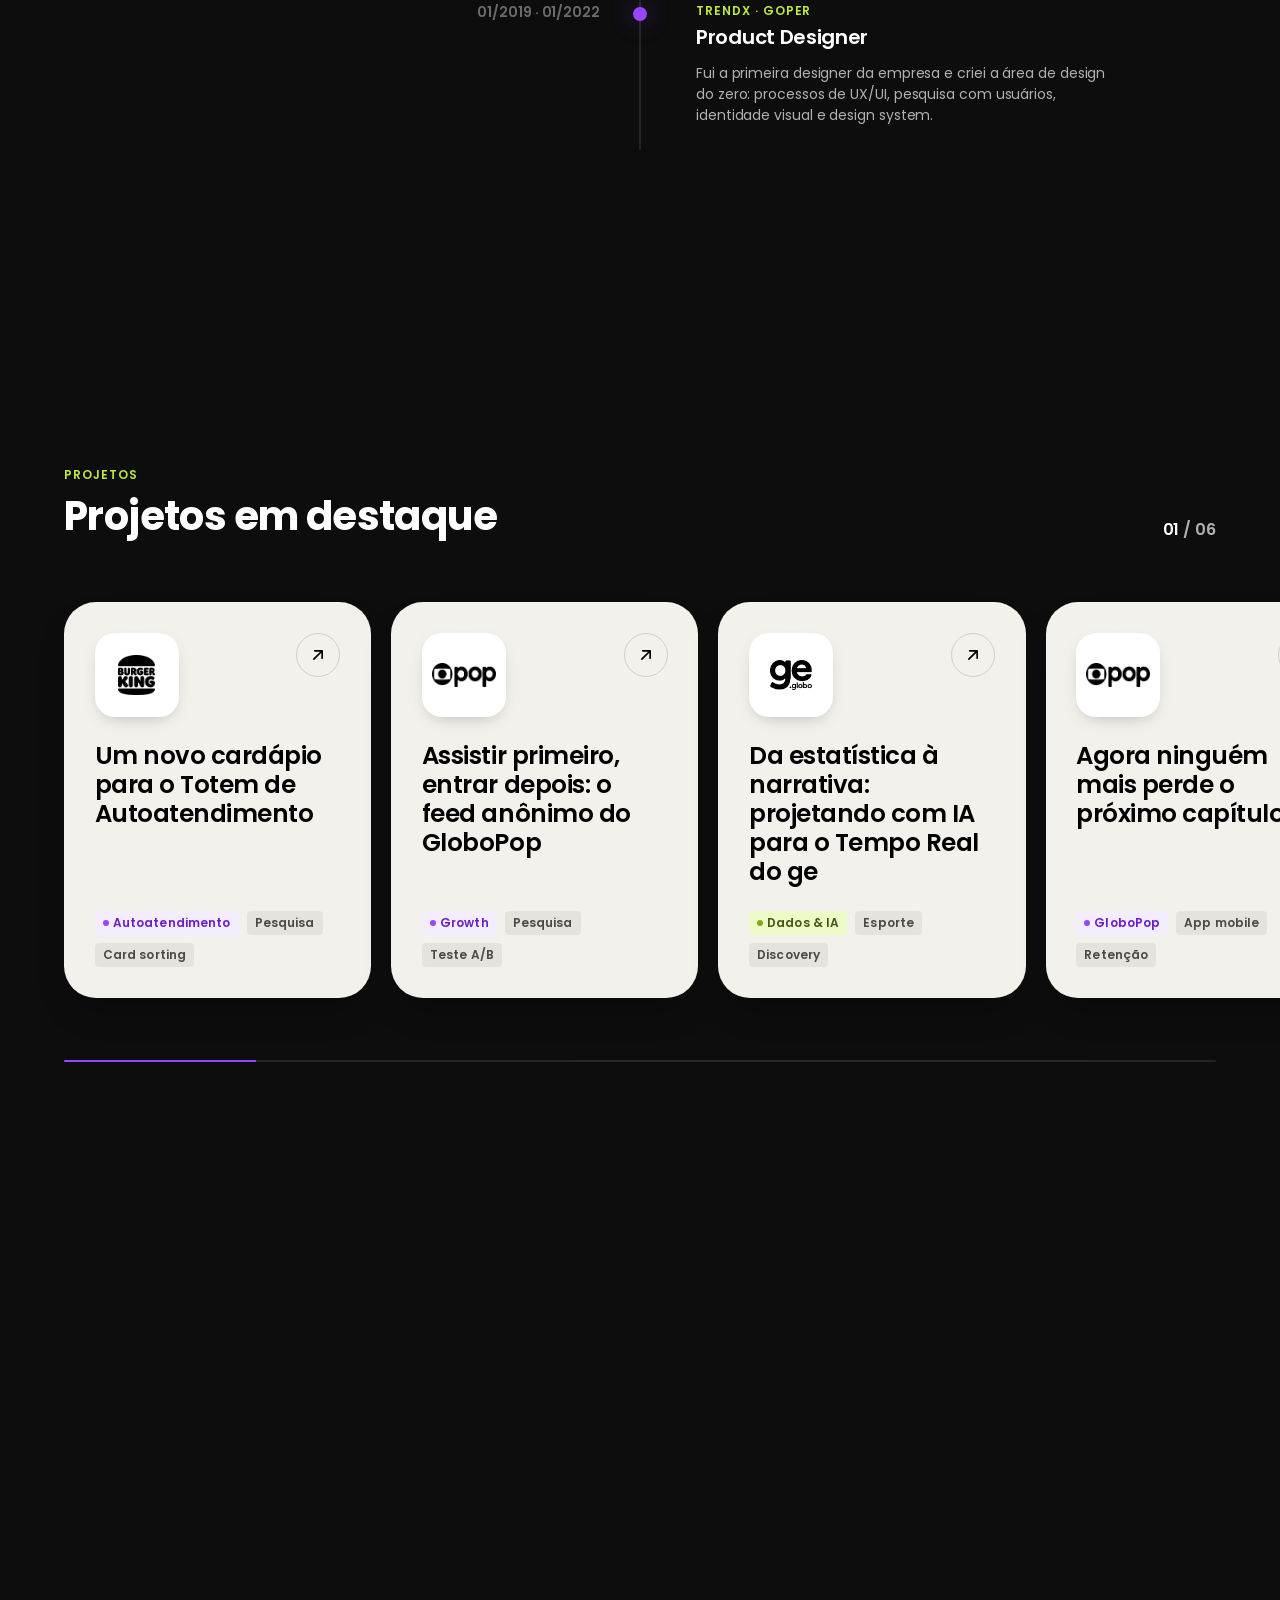
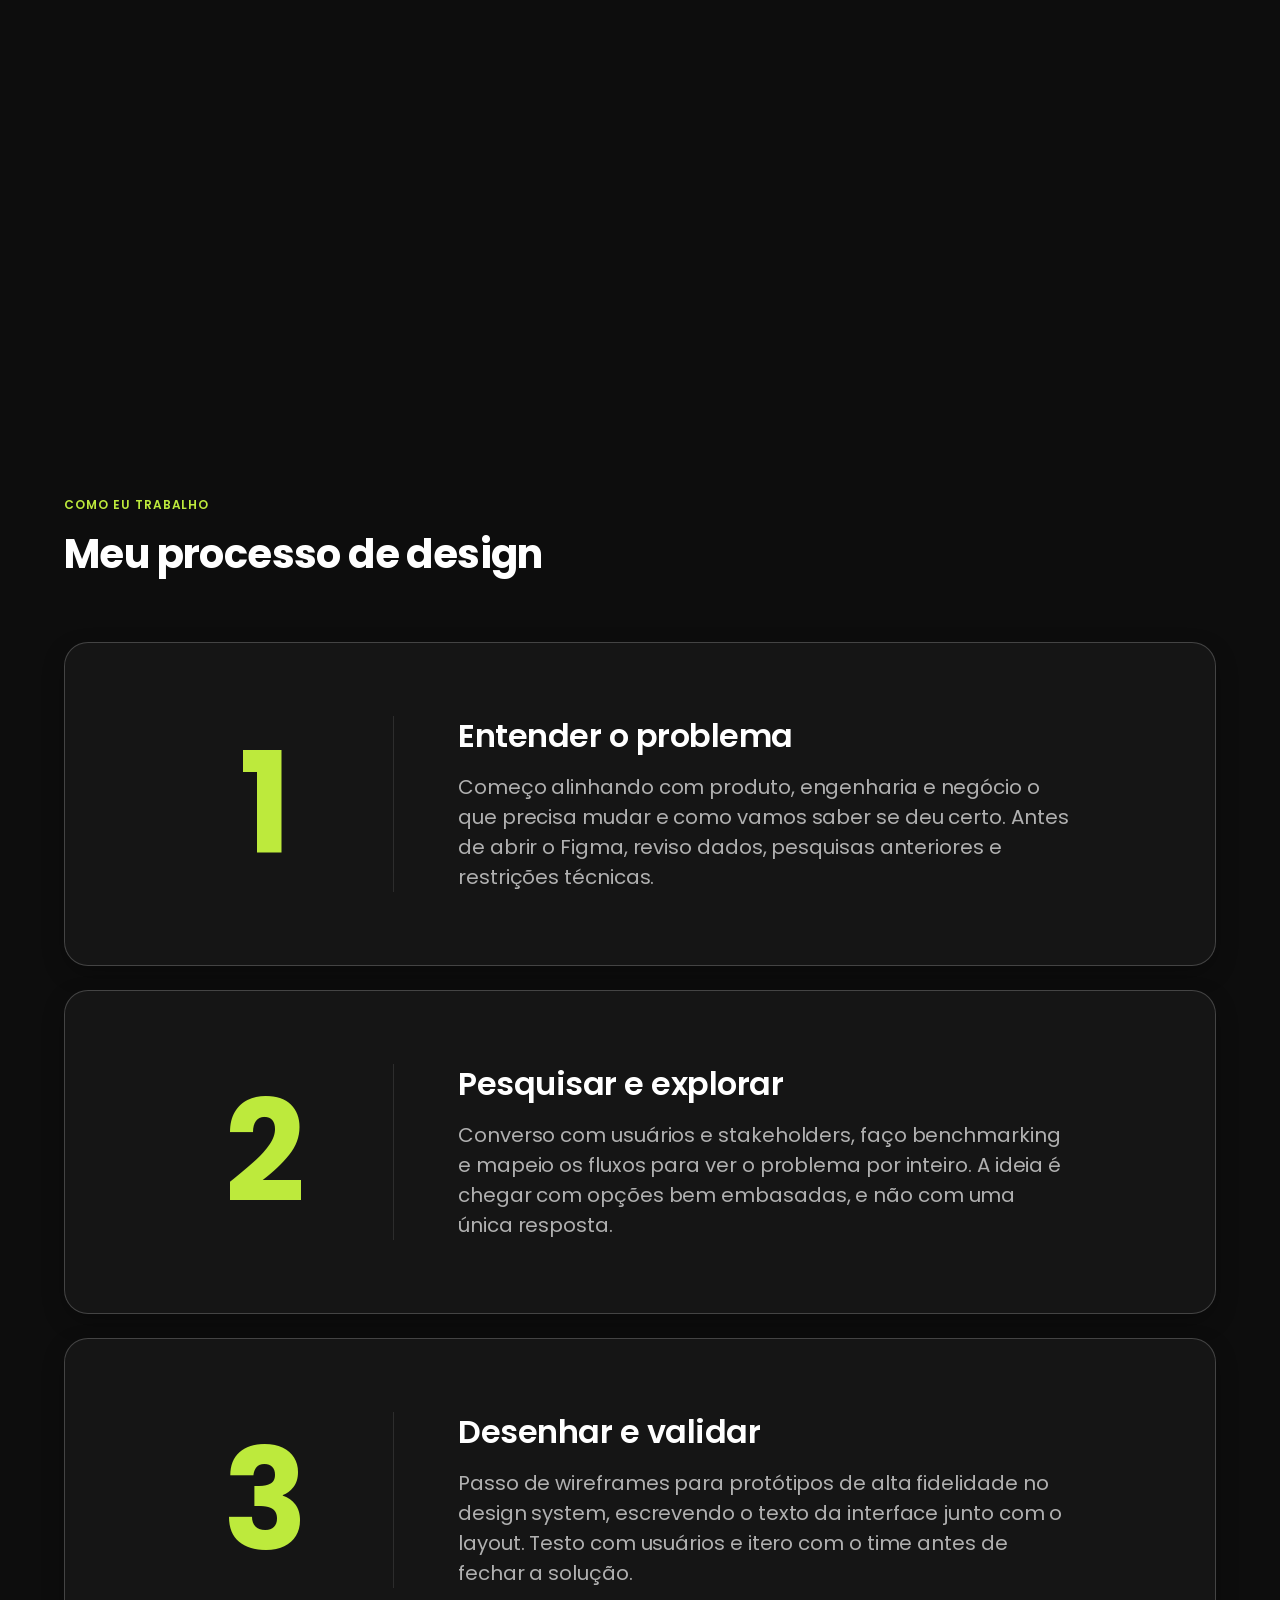
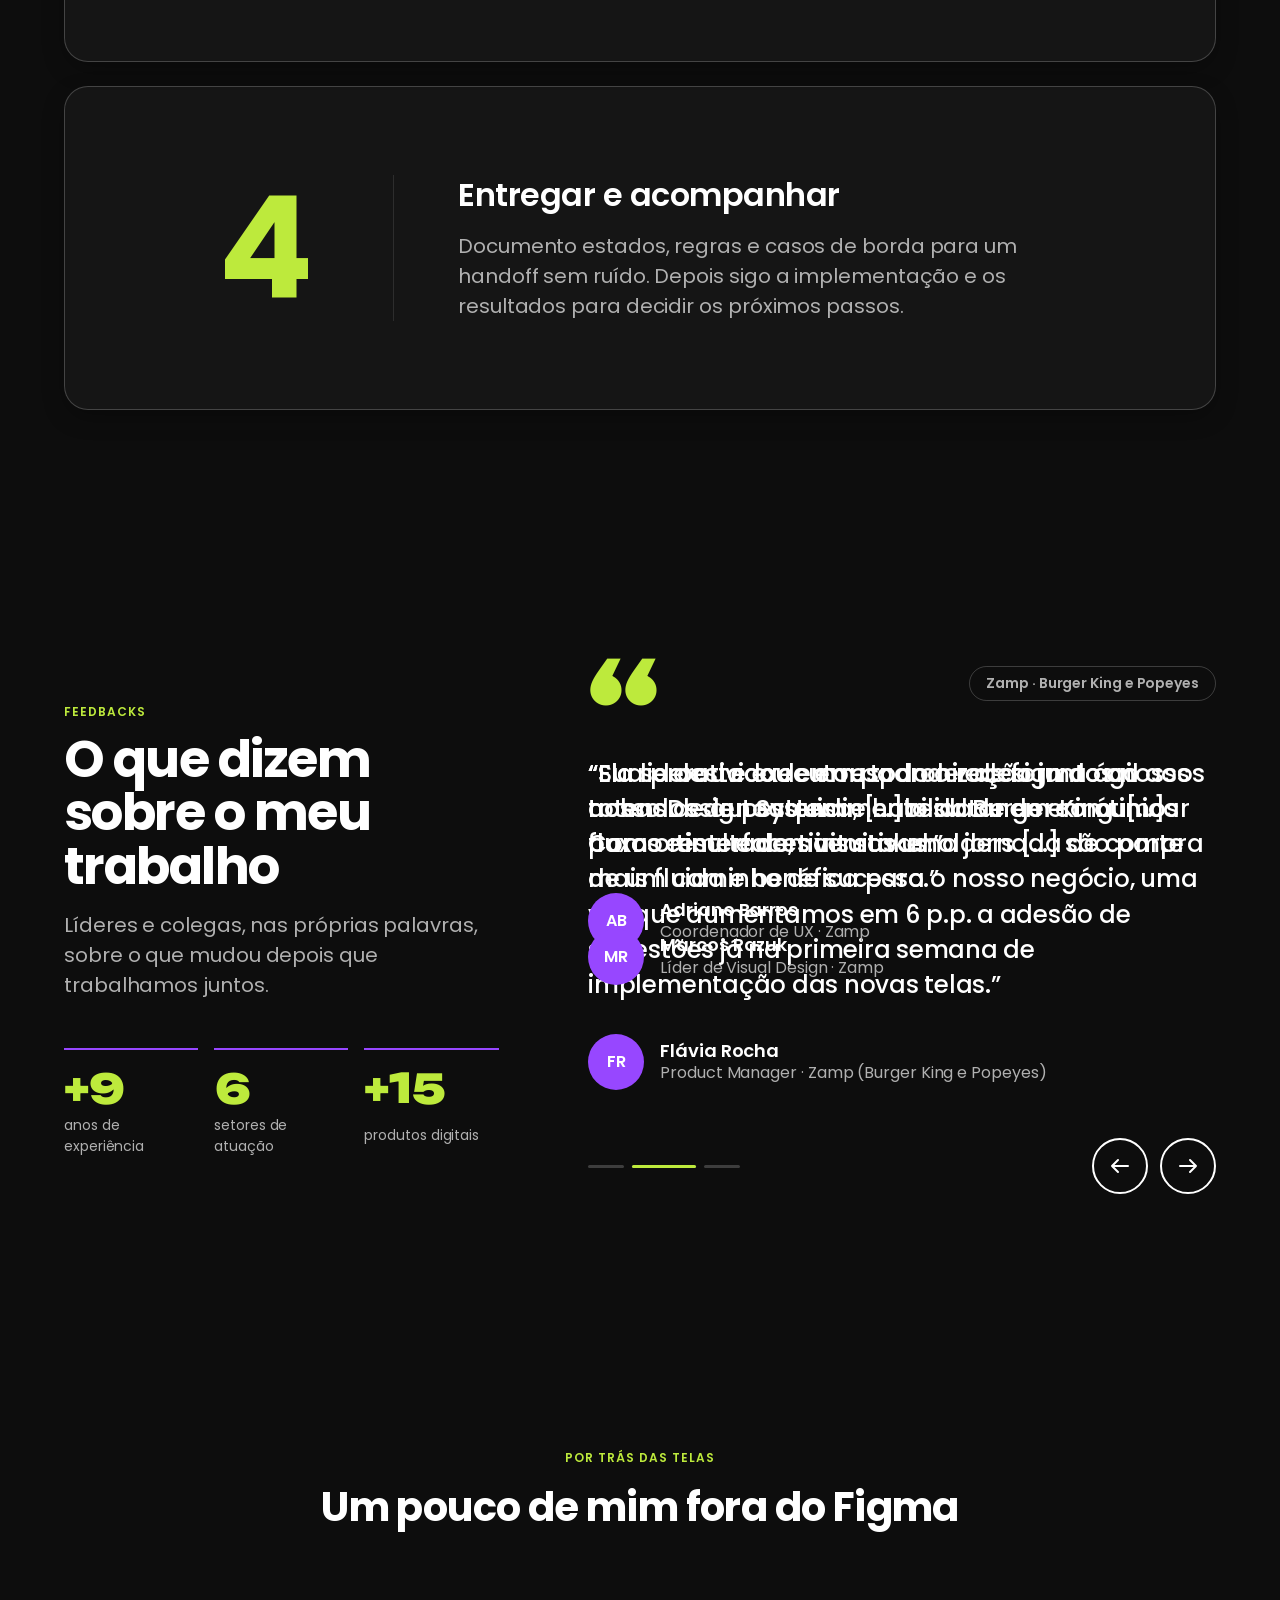
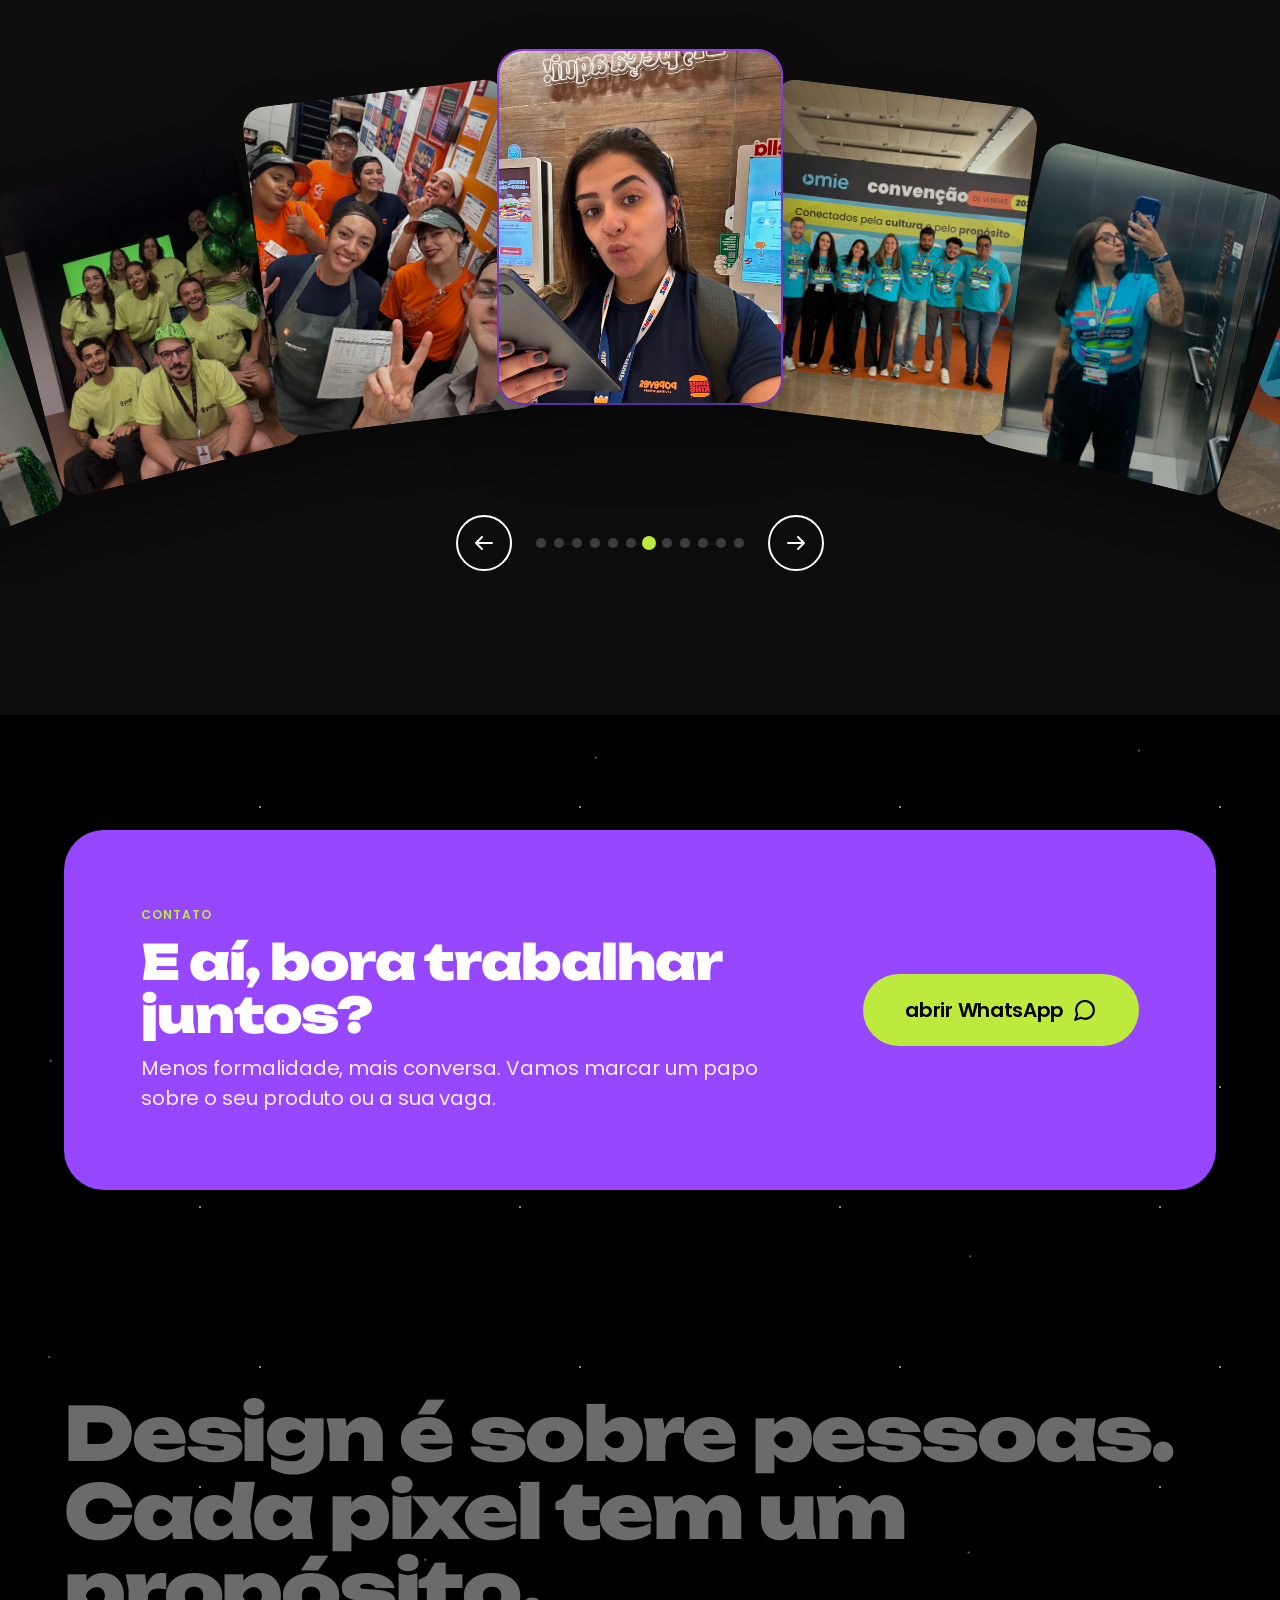
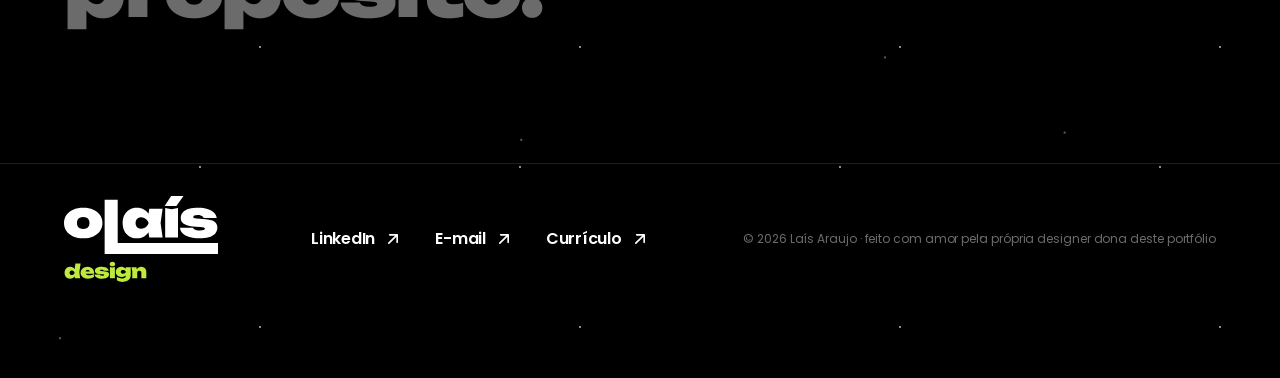
==== commit 8b5b0ffb: "Mobile: seções aparecem antes de entrar na tela e componentes ajustados - Blocos começam a aparecer " ====
--- a/index.html
+++ b/index.html
@@ -14,10 +14,10 @@
   <link rel="preconnect" href="https://fonts.googleapis.com">
   <link rel="preconnect" href="https://fonts.gstatic.com" crossorigin>
   <link href="https://fonts.googleapis.com/css2?family=Poppins:wght@400;600;700&family=Unbounded:wght@900&display=swap" rel="stylesheet">
-  <link rel="stylesheet" href="styles/tokens.css?v=68">
-  <link rel="stylesheet" href="styles/main.css?v=68">
-  <link rel="stylesheet" href="styles/home.css?v=68">
-  <link rel="stylesheet" href="styles/motion.css?v=68">
+  <link rel="stylesheet" href="styles/tokens.css?v=72">
+  <link rel="stylesheet" href="styles/main.css?v=72">
+  <link rel="stylesheet" href="styles/home.css?v=72">
+  <link rel="stylesheet" href="styles/motion.css?v=72">
   <script>try{var t=localStorage.getItem('theme');if(t)document.documentElement.dataset.theme=t}catch(e){}document.documentElement.classList.add('js');/* captura da miniatura (navegador automatizado ou sem armazenamento): pula a abertura e mostra a home pronta */(function(){var c=navigator.webdriver===true||/[?&]thumb/.test(location.search);try{sessionStorage.setItem('_t','1');sessionStorage.removeItem('_t')}catch(e){c=true}if(c)document.documentElement.classList.add('is-capture')})()</script>
 </head>
 <body>
@@ -471,10 +471,10 @@
     </div>
   </footer>
 
-  <script src="i18n.js?v=68" defer></script>
-  <script src="logo-intro.js?v=68" defer></script>
-  <script src="scripts.js?v=68" defer></script>
-  <script src="fluid.js?v=68" defer></script>
-  <script src="nebula.js?v=68" defer></script>
+  <script src="i18n.js?v=72" defer></script>
+  <script src="logo-intro.js?v=72" defer></script>
+  <script src="scripts.js?v=72" defer></script>
+  <script src="fluid.js?v=72" defer></script>
+  <script src="nebula.js?v=72" defer></script>
 </body>
 </html>
--- a/styles/main.css
+++ b/styles/main.css
@@ -139,6 +139,13 @@
   box-shadow: var(--shadow-md);
 }
 .menu-toggle a { display: inline-flex; align-items: center; gap: var(--spacing-2); padding: var(--spacing-3) var(--spacing-5); border-radius: var(--radius-full); font: var(--text-label-m); letter-spacing: var(--tracking-tight); color: var(--color-text-primary); white-space: nowrap; }
+/* celular: menor, acima da área segura do aparelho, e some enquanto a pessoa rola para baixo lendo */
+@media (max-width: 768px) {
+  .menu-toggle { bottom: max(var(--spacing-3), calc(env(safe-area-inset-bottom) + var(--spacing-2))); gap: var(--spacing-1); padding: var(--spacing-1); border-width: 1px; background: color-mix(in srgb, var(--color-bg-elevated) 92%, transparent); transition: translate .35s var(--ease-out, ease), opacity .3s ease; }
+  .menu-toggle a { padding: var(--spacing-2) var(--spacing-4); font: var(--text-label-s); }
+  .menu-toggle a .icon { width: 16px; height: 16px; }
+  .menu-toggle.is-hidden { translate: -50% calc(100% + 32px); opacity: 0; pointer-events: none; }
+}
 .menu-toggle a.is-active { background: var(--color-surface-brand); color: var(--color-text-on-brand); }
 .menu-toggle a:not(.is-active) .icon { display: none; }
 
@@ -334,6 +341,7 @@
 /* ---------- Reveal on scroll ---------- */
 .reveal { opacity: 0; transform: translateY(24px); transition: opacity .7s ease, transform .7s ease; }
 .reveal.is-visible { opacity: 1; transform: none; }
+@media (hover: none) { .reveal { transform: translateY(12px); transition-duration: .45s; } } /* toque: entrada mais curta */
 
 /* ---------- Responsive ---------- */
 @media (max-width: 1100px) {
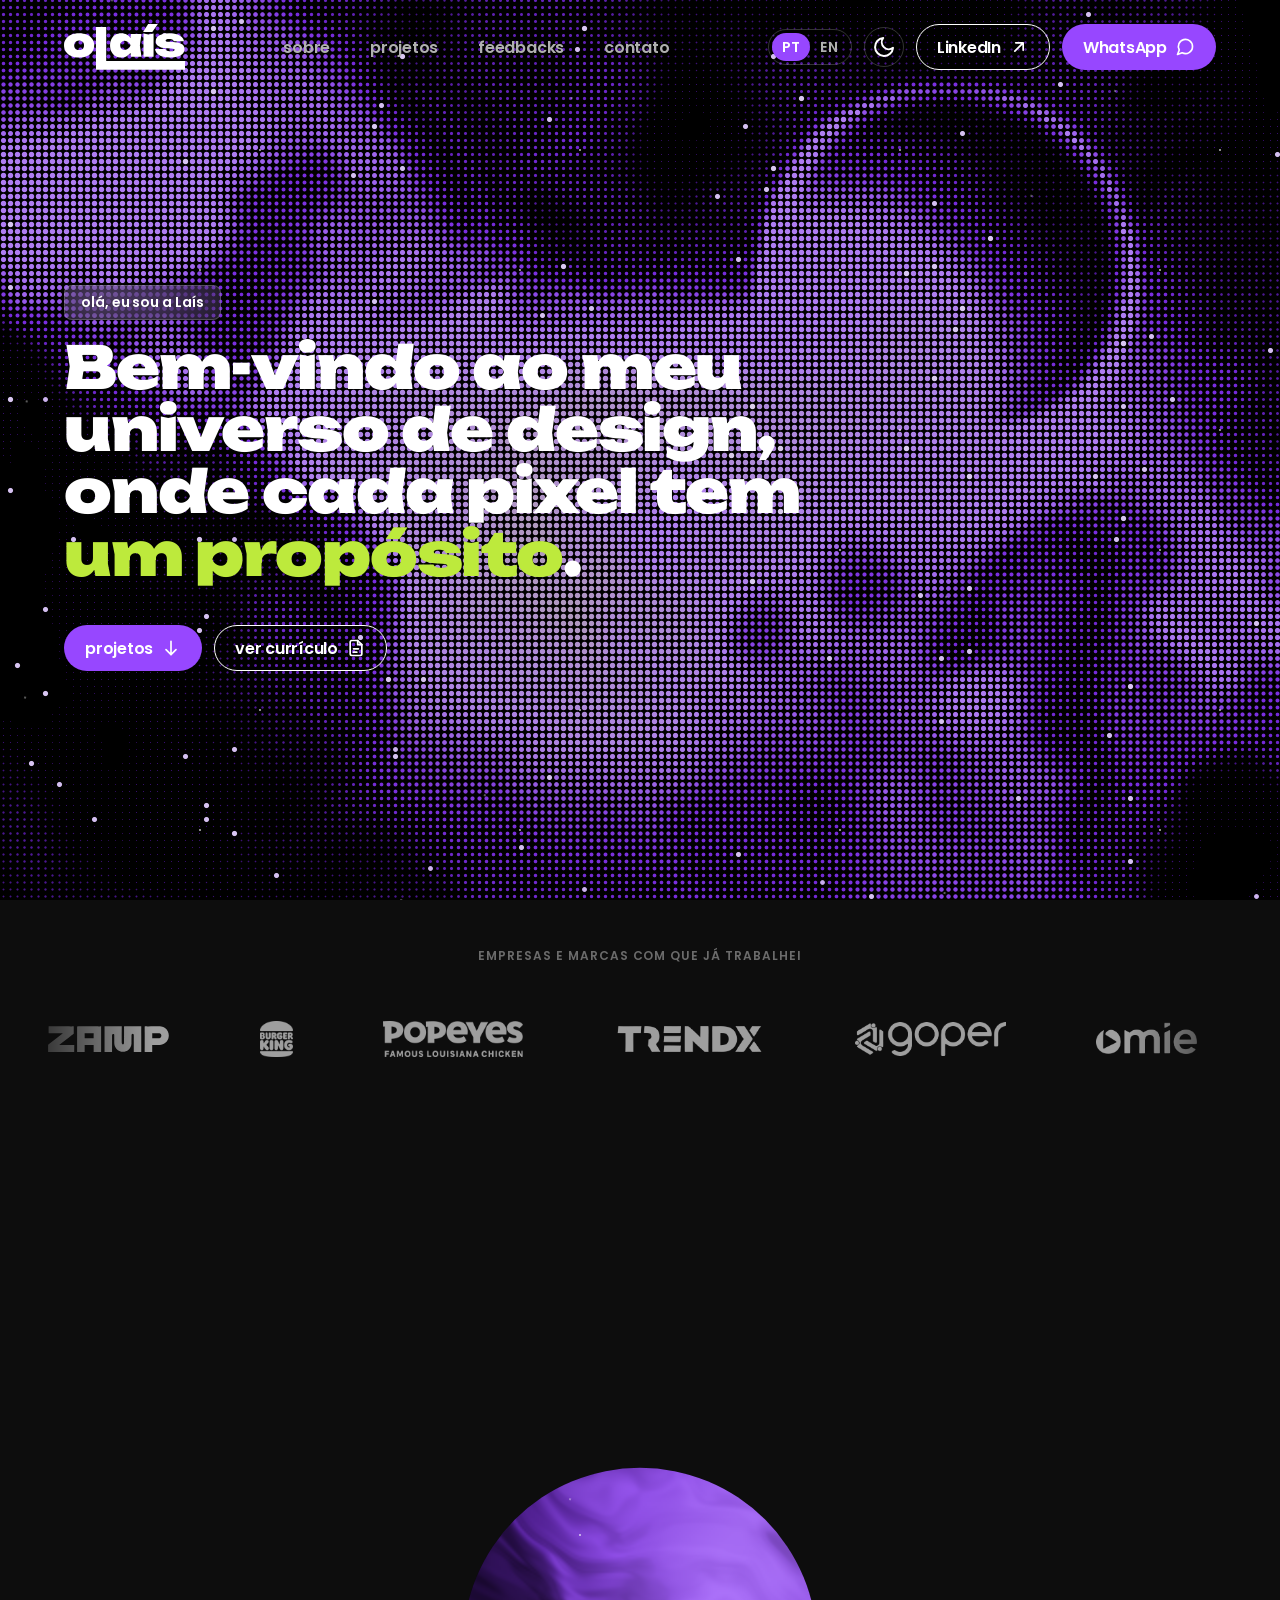
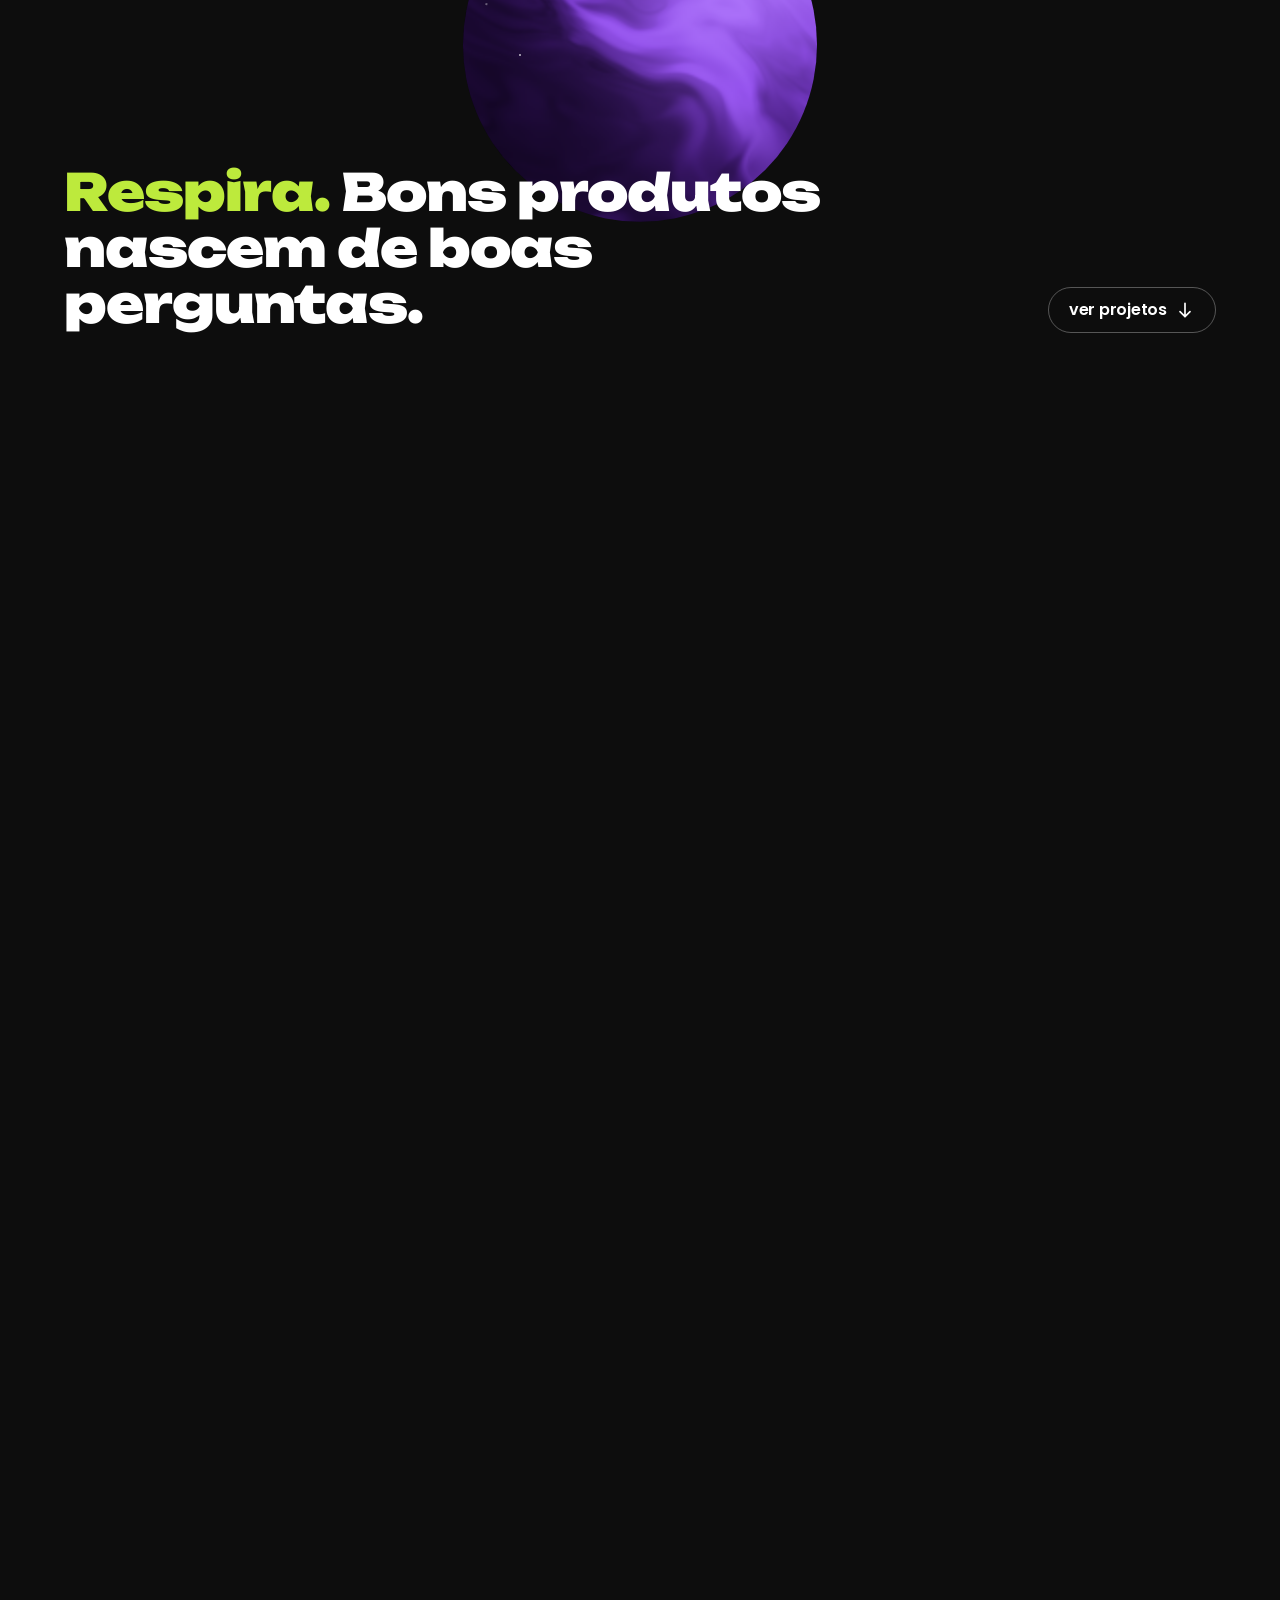
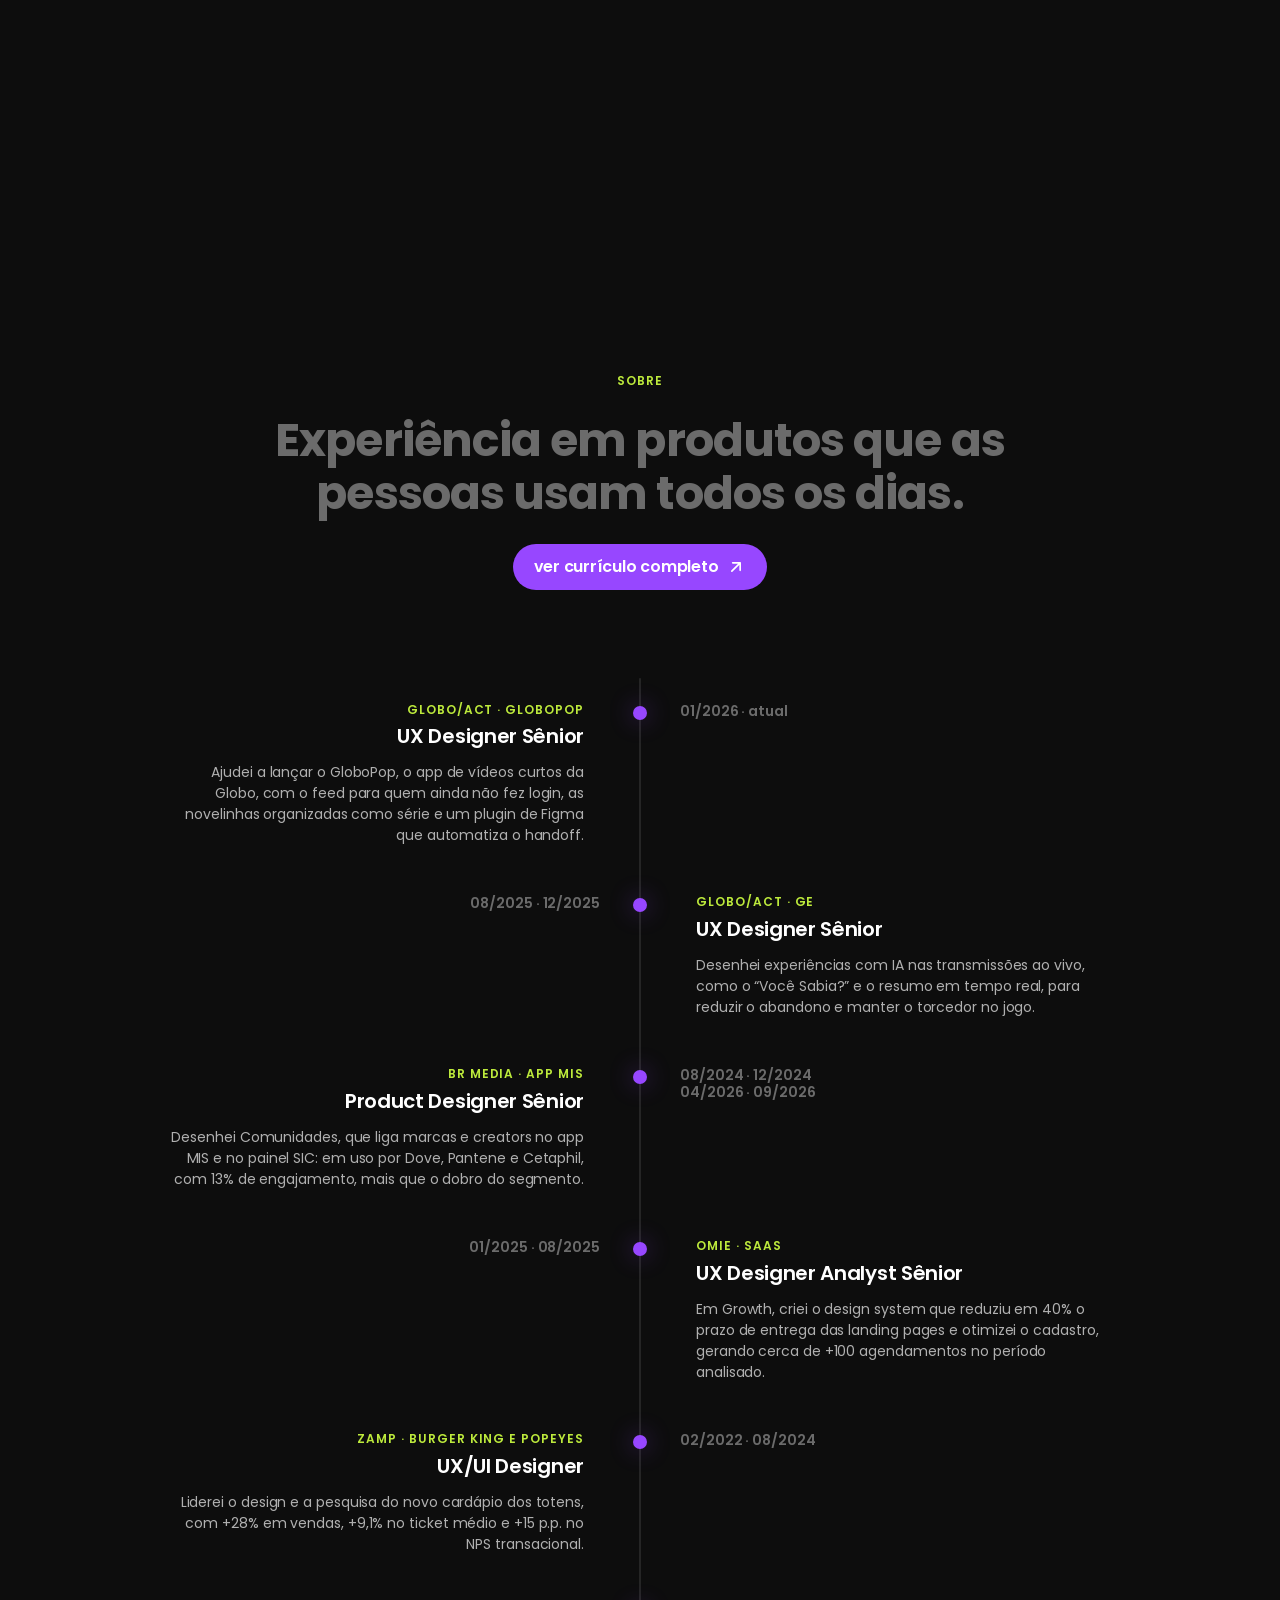
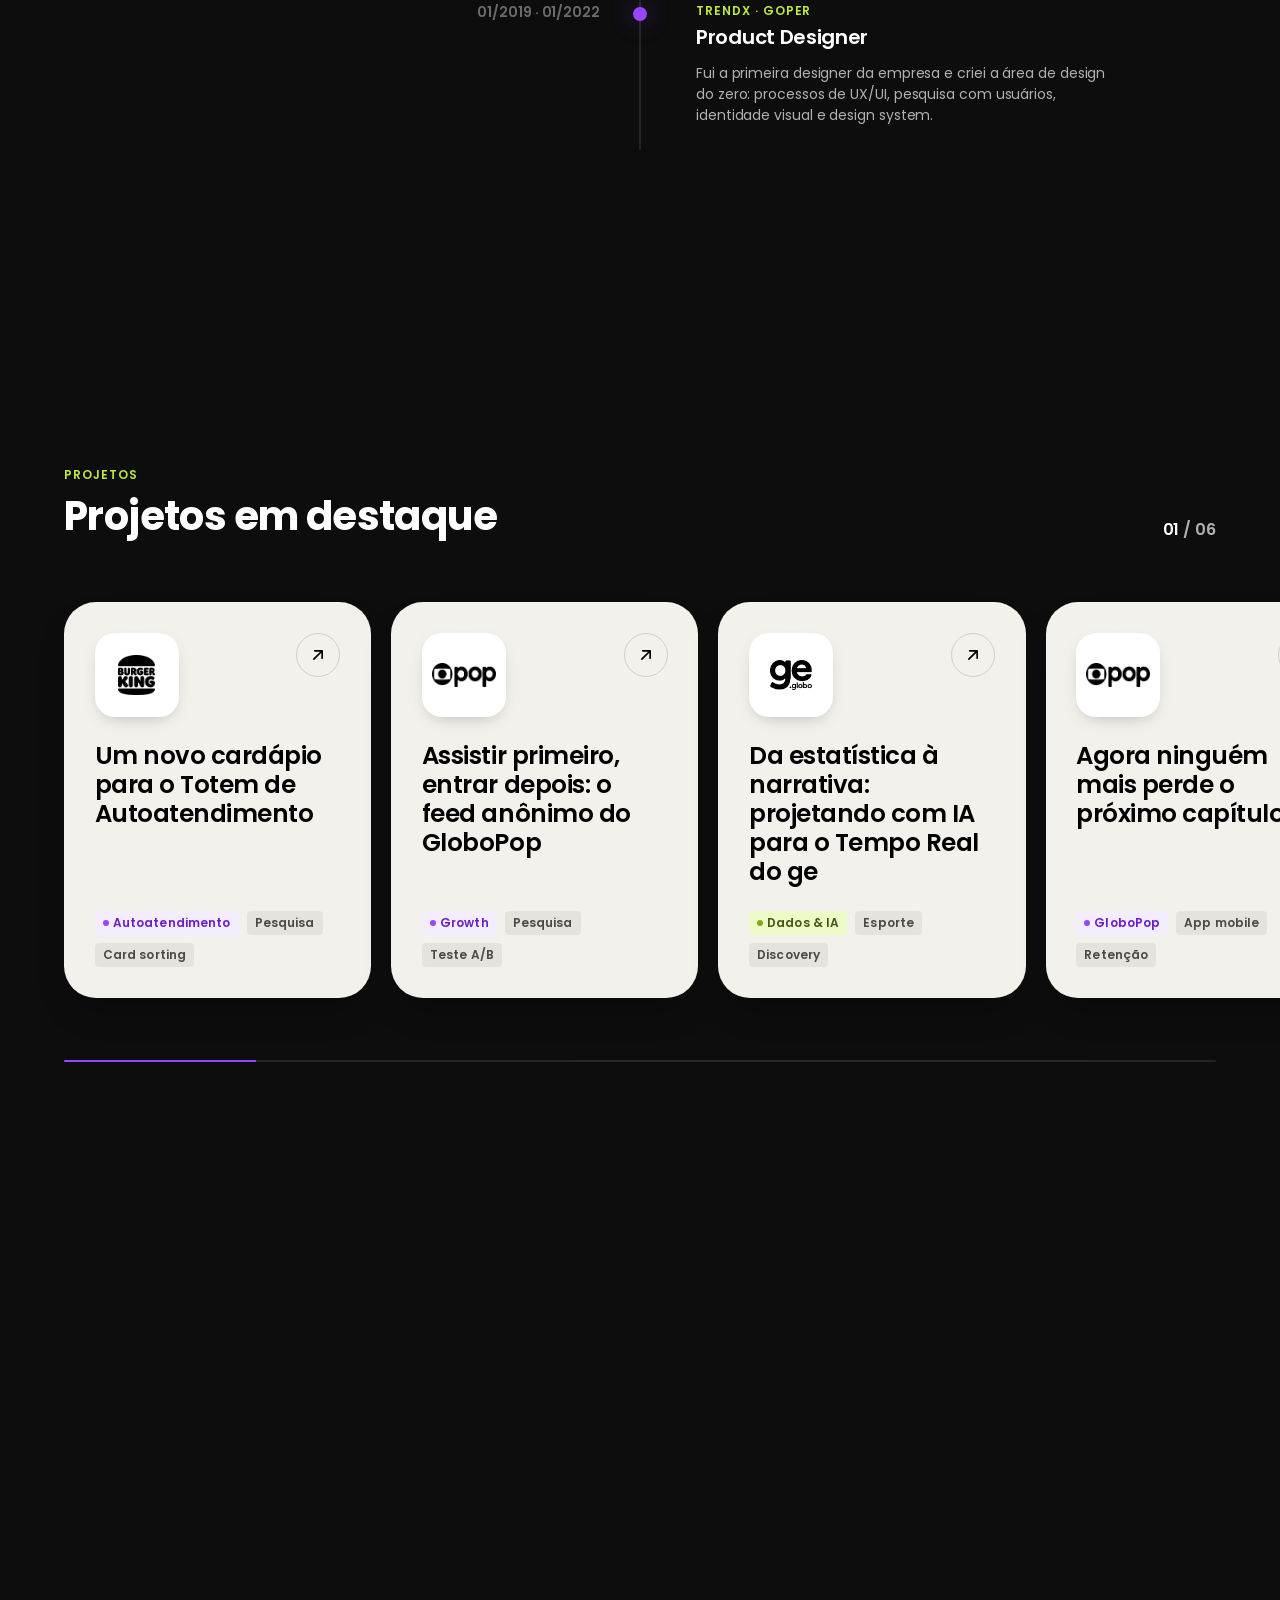
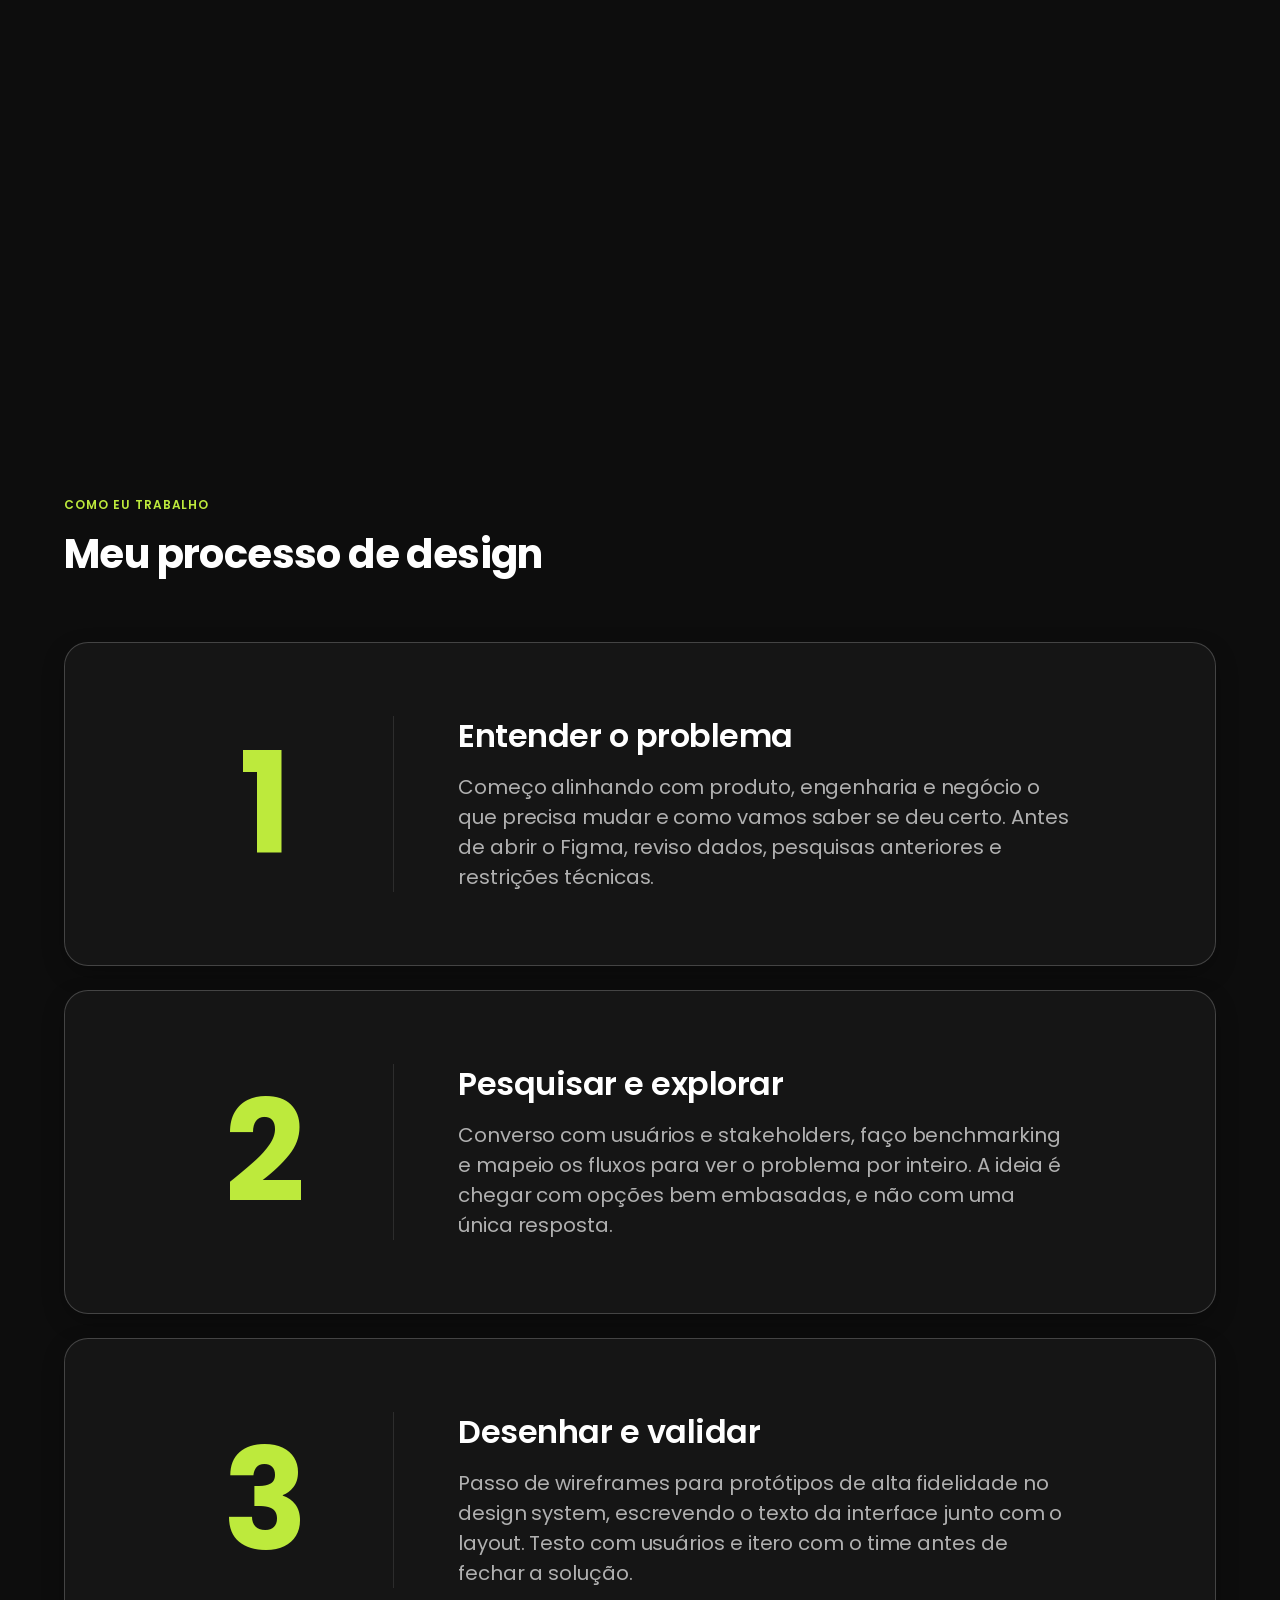
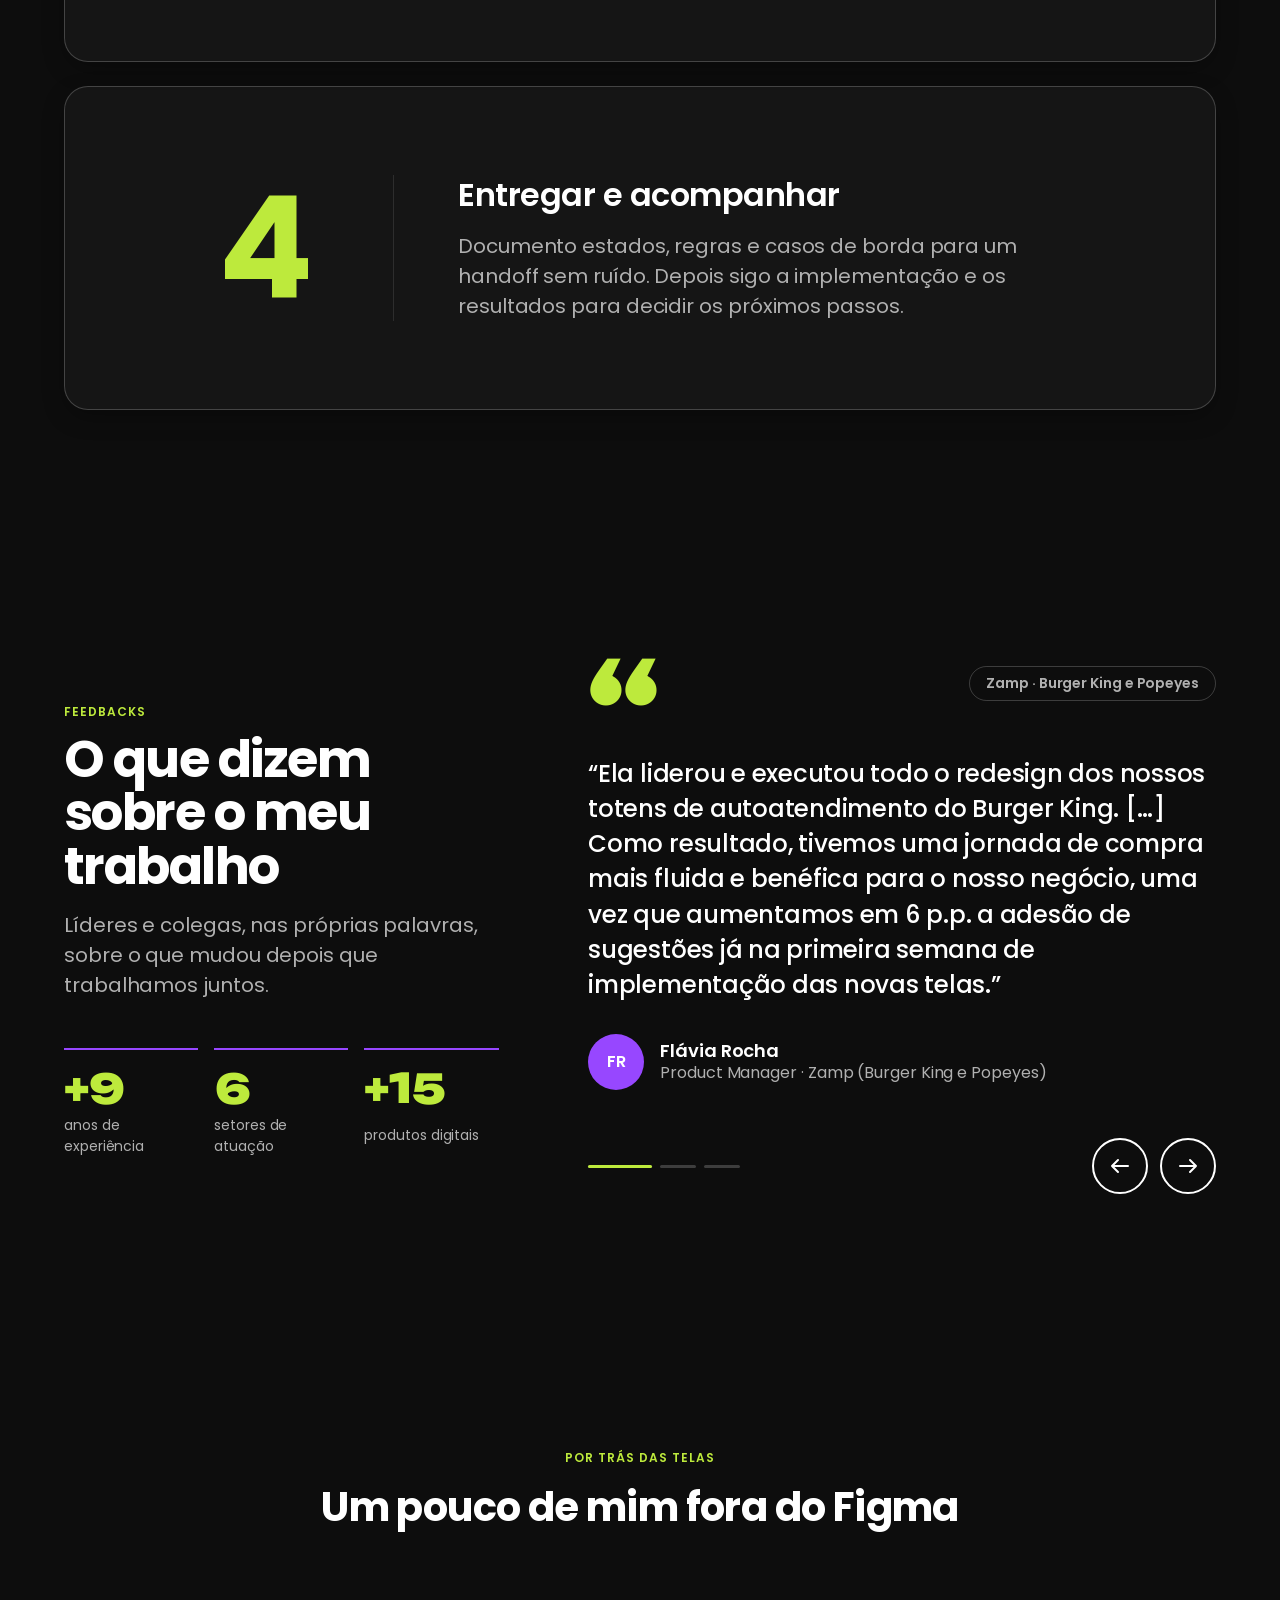
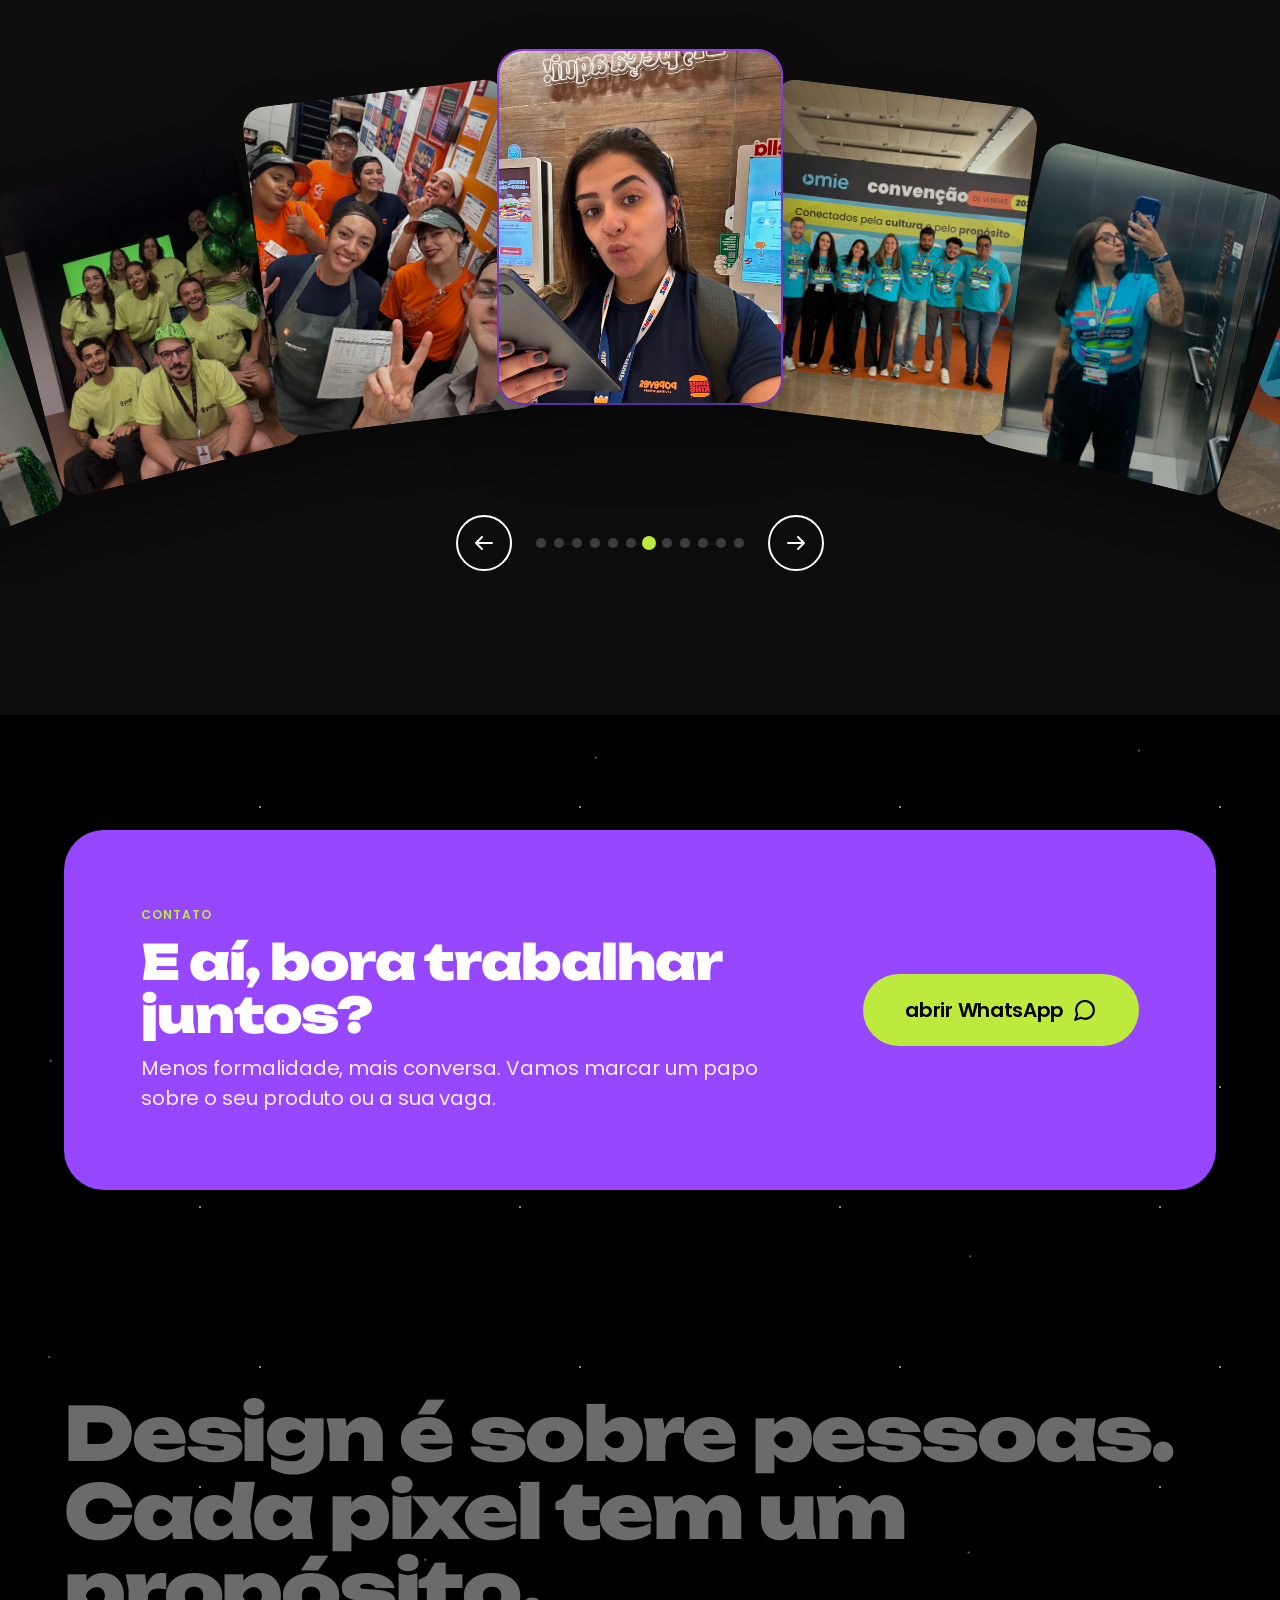
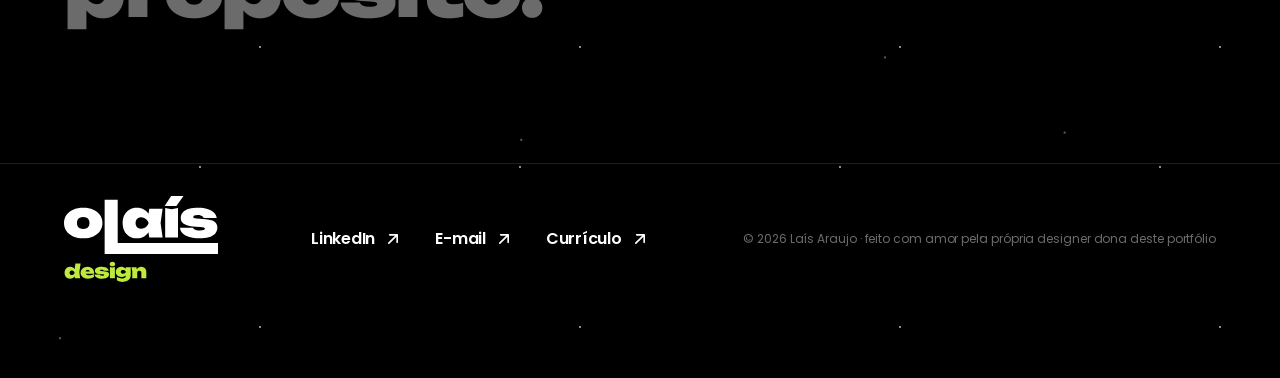
==== commit 9822a829: "Home no celular: tira o botão projetos do topo (o menu fixo já leva para lá) Co-Authored-By: Claude " ====
--- a/index.html
+++ b/index.html
@@ -14,10 +14,10 @@
   <link rel="preconnect" href="https://fonts.googleapis.com">
   <link rel="preconnect" href="https://fonts.gstatic.com" crossorigin>
   <link href="https://fonts.googleapis.com/css2?family=Poppins:wght@400;600;700&family=Unbounded:wght@900&display=swap" rel="stylesheet">
-  <link rel="stylesheet" href="styles/tokens.css?v=72">
-  <link rel="stylesheet" href="styles/main.css?v=72">
-  <link rel="stylesheet" href="styles/home.css?v=72">
-  <link rel="stylesheet" href="styles/motion.css?v=72">
+  <link rel="stylesheet" href="styles/tokens.css?v=73">
+  <link rel="stylesheet" href="styles/main.css?v=73">
+  <link rel="stylesheet" href="styles/home.css?v=73">
+  <link rel="stylesheet" href="styles/motion.css?v=73">
   <script>try{var t=localStorage.getItem('theme');if(t)document.documentElement.dataset.theme=t}catch(e){}document.documentElement.classList.add('js');/* captura da miniatura (navegador automatizado ou sem armazenamento): pula a abertura e mostra a home pronta */(function(){var c=navigator.webdriver===true||/[?&]thumb/.test(location.search);try{sessionStorage.setItem('_t','1');sessionStorage.removeItem('_t')}catch(e){c=true}if(c)document.documentElement.classList.add('is-capture')})()</script>
 </head>
 <body>
@@ -105,7 +105,7 @@
         <p class="hello hero-in" style="--i:0" data-i18n="hero.hello">olá, eu sou a Laís</p>
         <h1 class="intro__title" data-split data-i18n="hero.title">Bem-vindo ao meu universo de design, onde cada pixel tem <span class="highlight">um propósito</span>.</h1>
         <div class="intro__actions hero-in" style="--i:2">
-          <a class="btn btn--primary" href="#projetos"><span data-i18n="hero.projects">projetos</span> <svg class="icon" aria-hidden="true"><use href="#arrow-down"/></svg></a>
+          <a class="btn btn--primary intro__projects" href="#projetos"><span data-i18n="hero.projects">projetos</span> <svg class="icon" aria-hidden="true"><use href="#arrow-down"/></svg></a>
           <a class="btn btn--outline" href="assets/curriculo-lais-araujo.pdf" target="_blank" rel="noopener"><span data-i18n="hero.cv">ver currículo</span> <svg class="icon" aria-hidden="true"><use href="#file"/></svg></a>
         </div>
       </div>
@@ -471,10 +471,10 @@
     </div>
   </footer>
 
-  <script src="i18n.js?v=72" defer></script>
-  <script src="logo-intro.js?v=72" defer></script>
-  <script src="scripts.js?v=72" defer></script>
-  <script src="fluid.js?v=72" defer></script>
-  <script src="nebula.js?v=72" defer></script>
+  <script src="i18n.js?v=73" defer></script>
+  <script src="logo-intro.js?v=73" defer></script>
+  <script src="scripts.js?v=73" defer></script>
+  <script src="fluid.js?v=73" defer></script>
+  <script src="nebula.js?v=73" defer></script>
 </body>
 </html>
--- a/styles/home.css
+++ b/styles/home.css
@@ -383,3 +383,6 @@
 @media (max-width: 640px) { .cta-card__btn { width: 100%; justify-content: center; } }
 .cta-card__text { flex: 1 1 560px; max-width: 1040px; }
 .final-cta__phrase { max-width: none; font-size: clamp(34px, 5.8vw, 92px); }
+
+/* celular: o botão "projetos" do topo sai, porque o menu fixo embaixo já leva para o mesmo lugar */
+@media (max-width: 768px) { .intro__projects { display: none; } }
